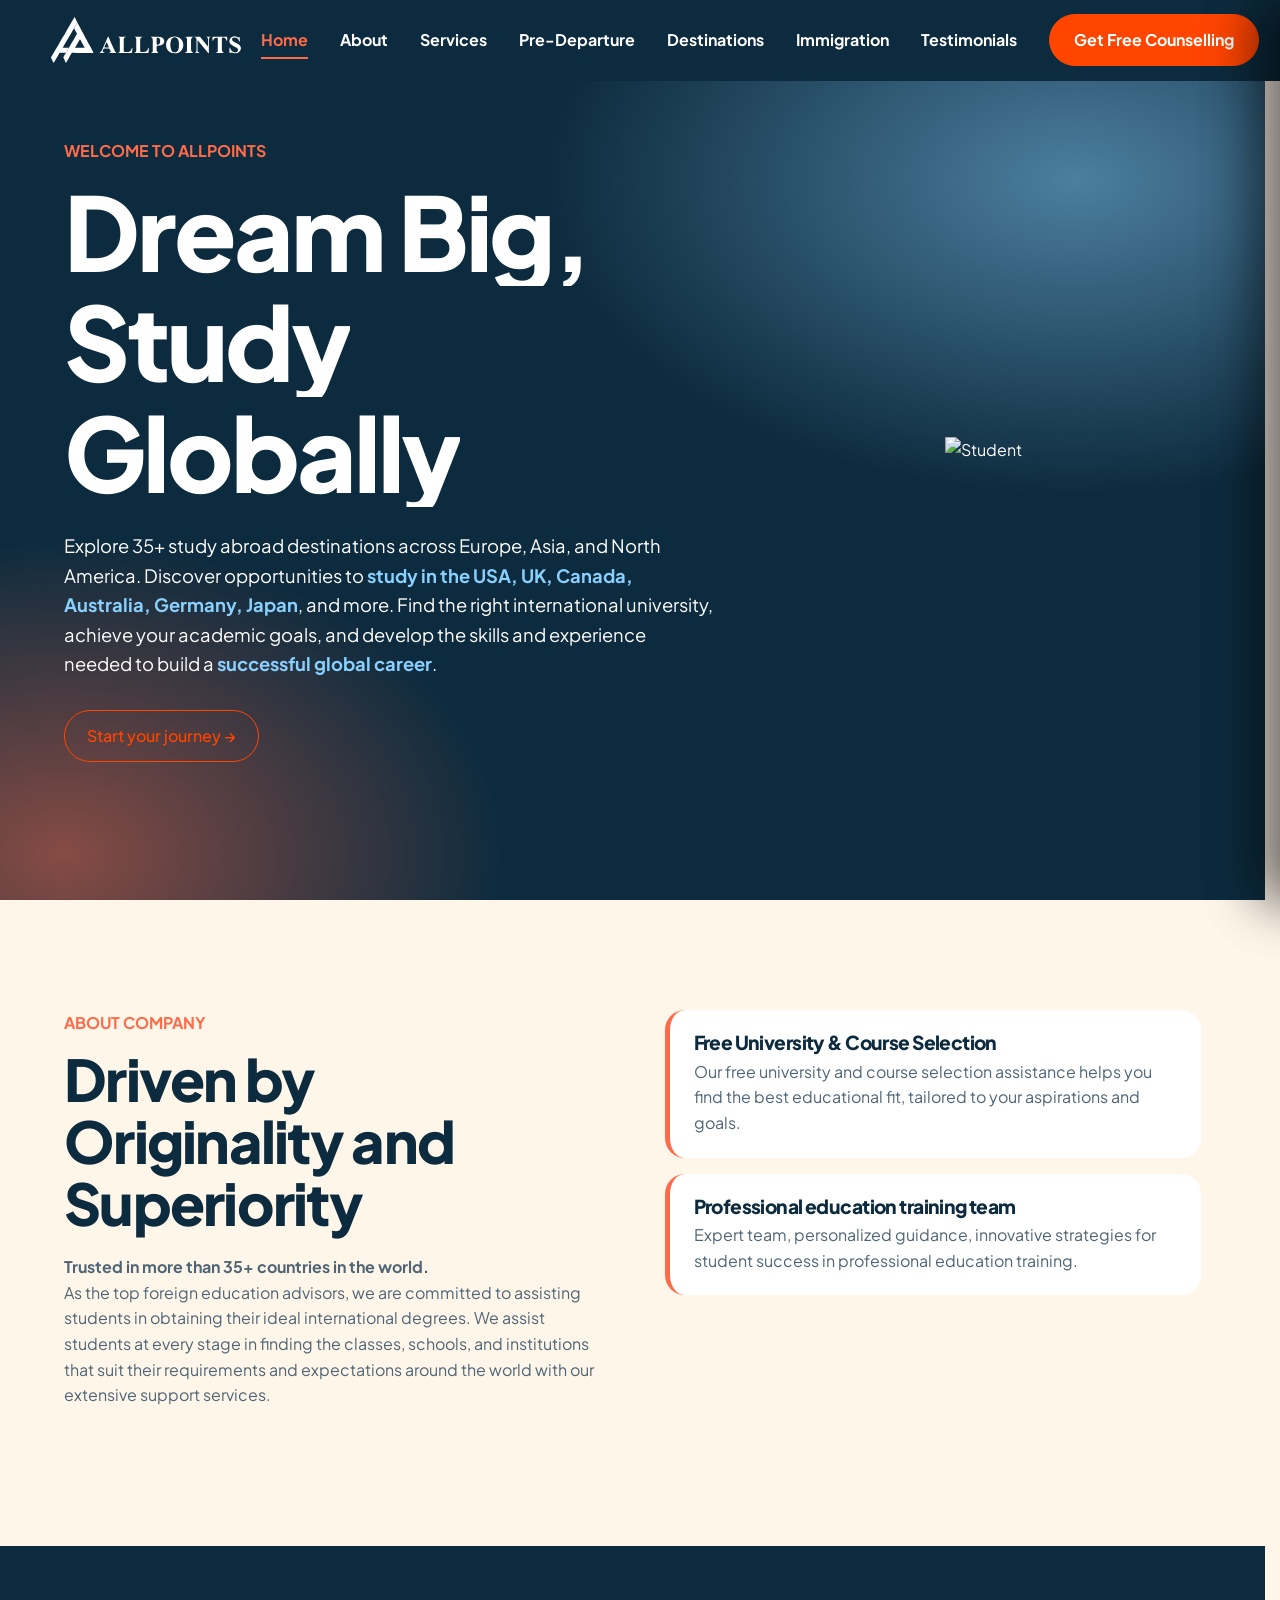
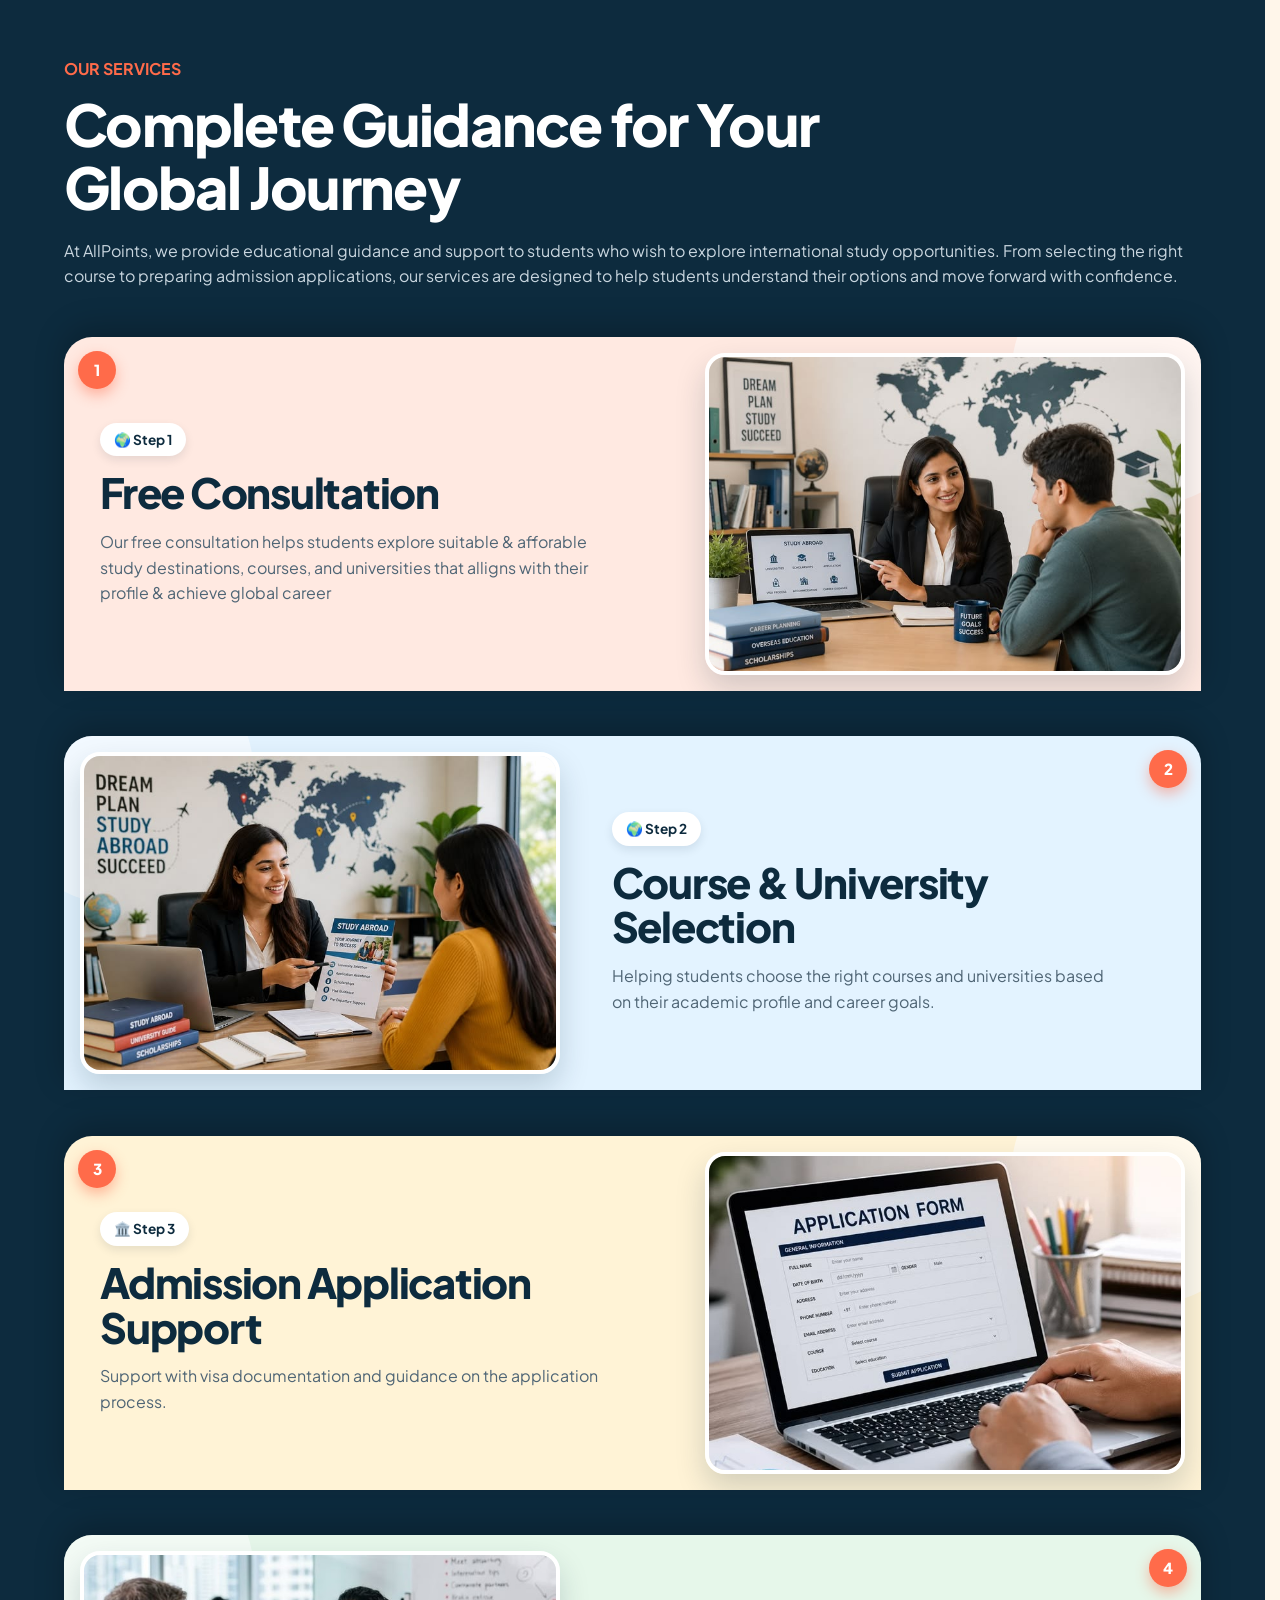
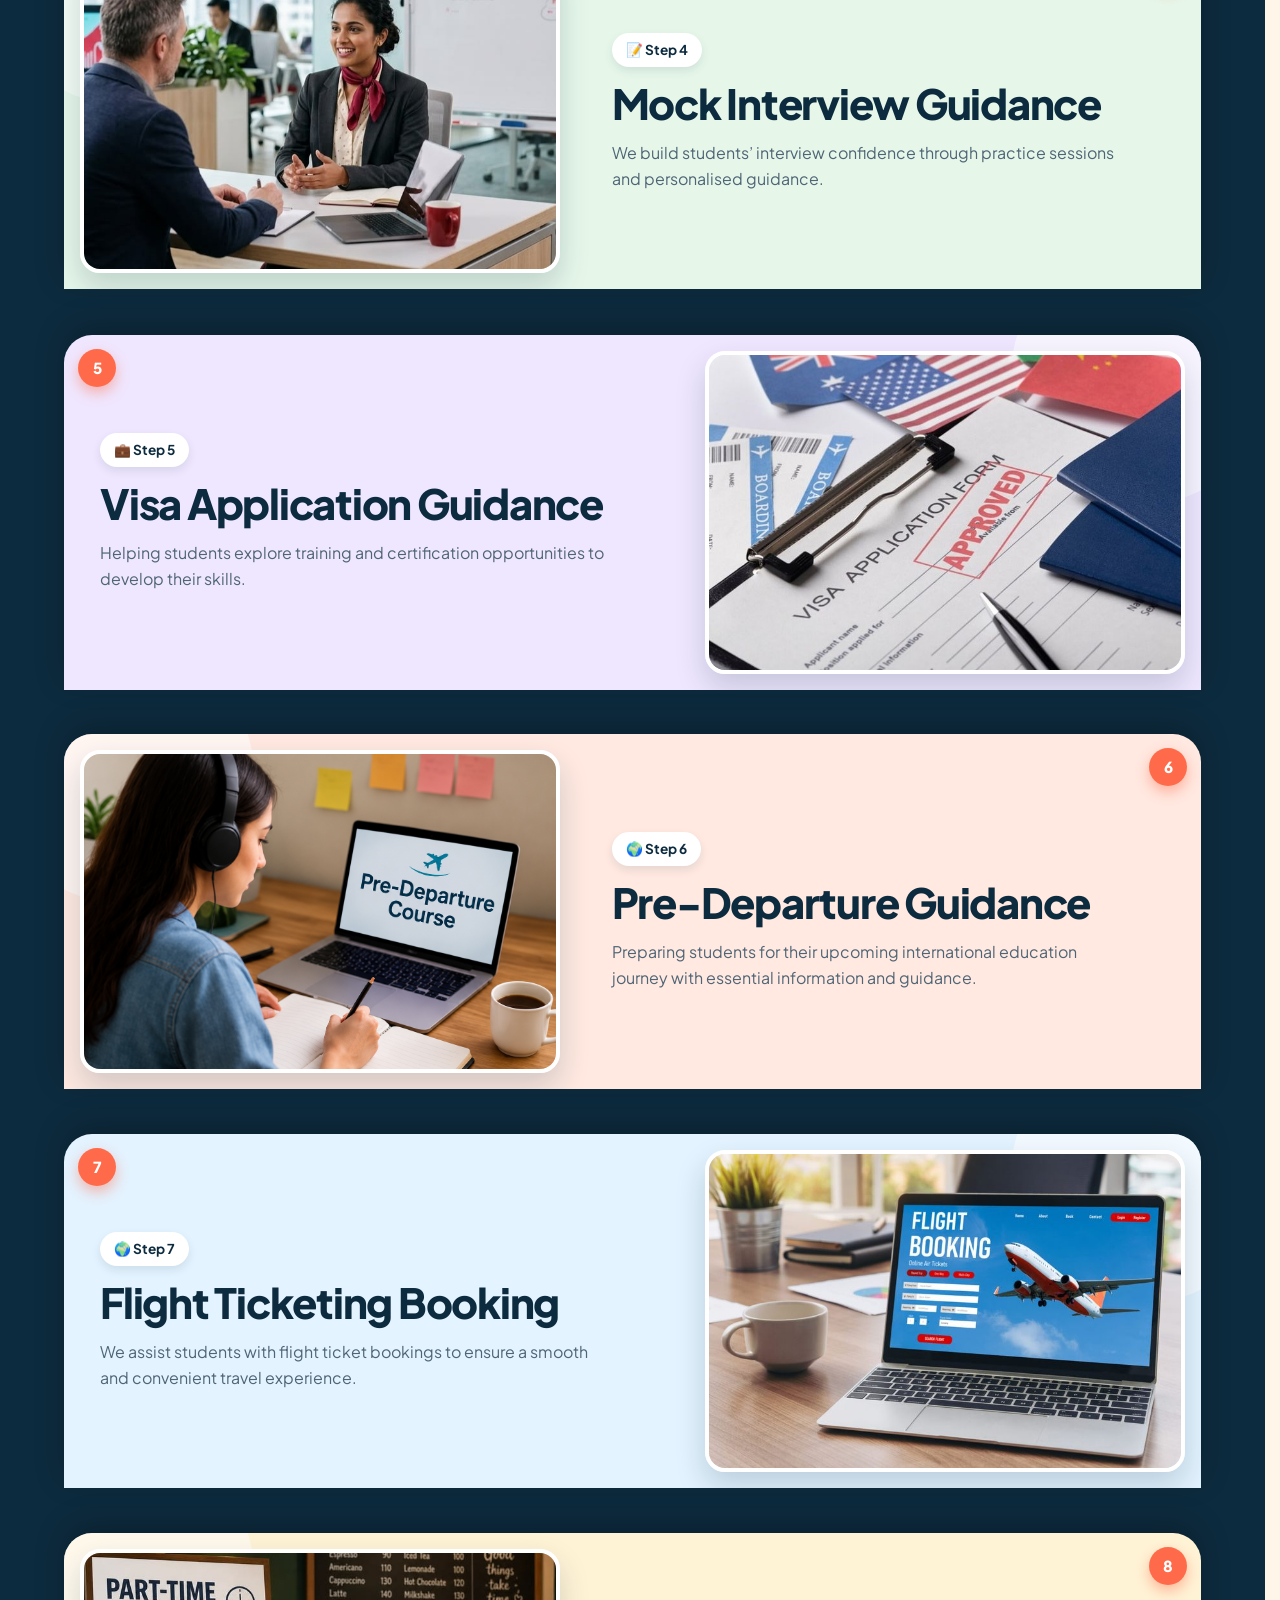
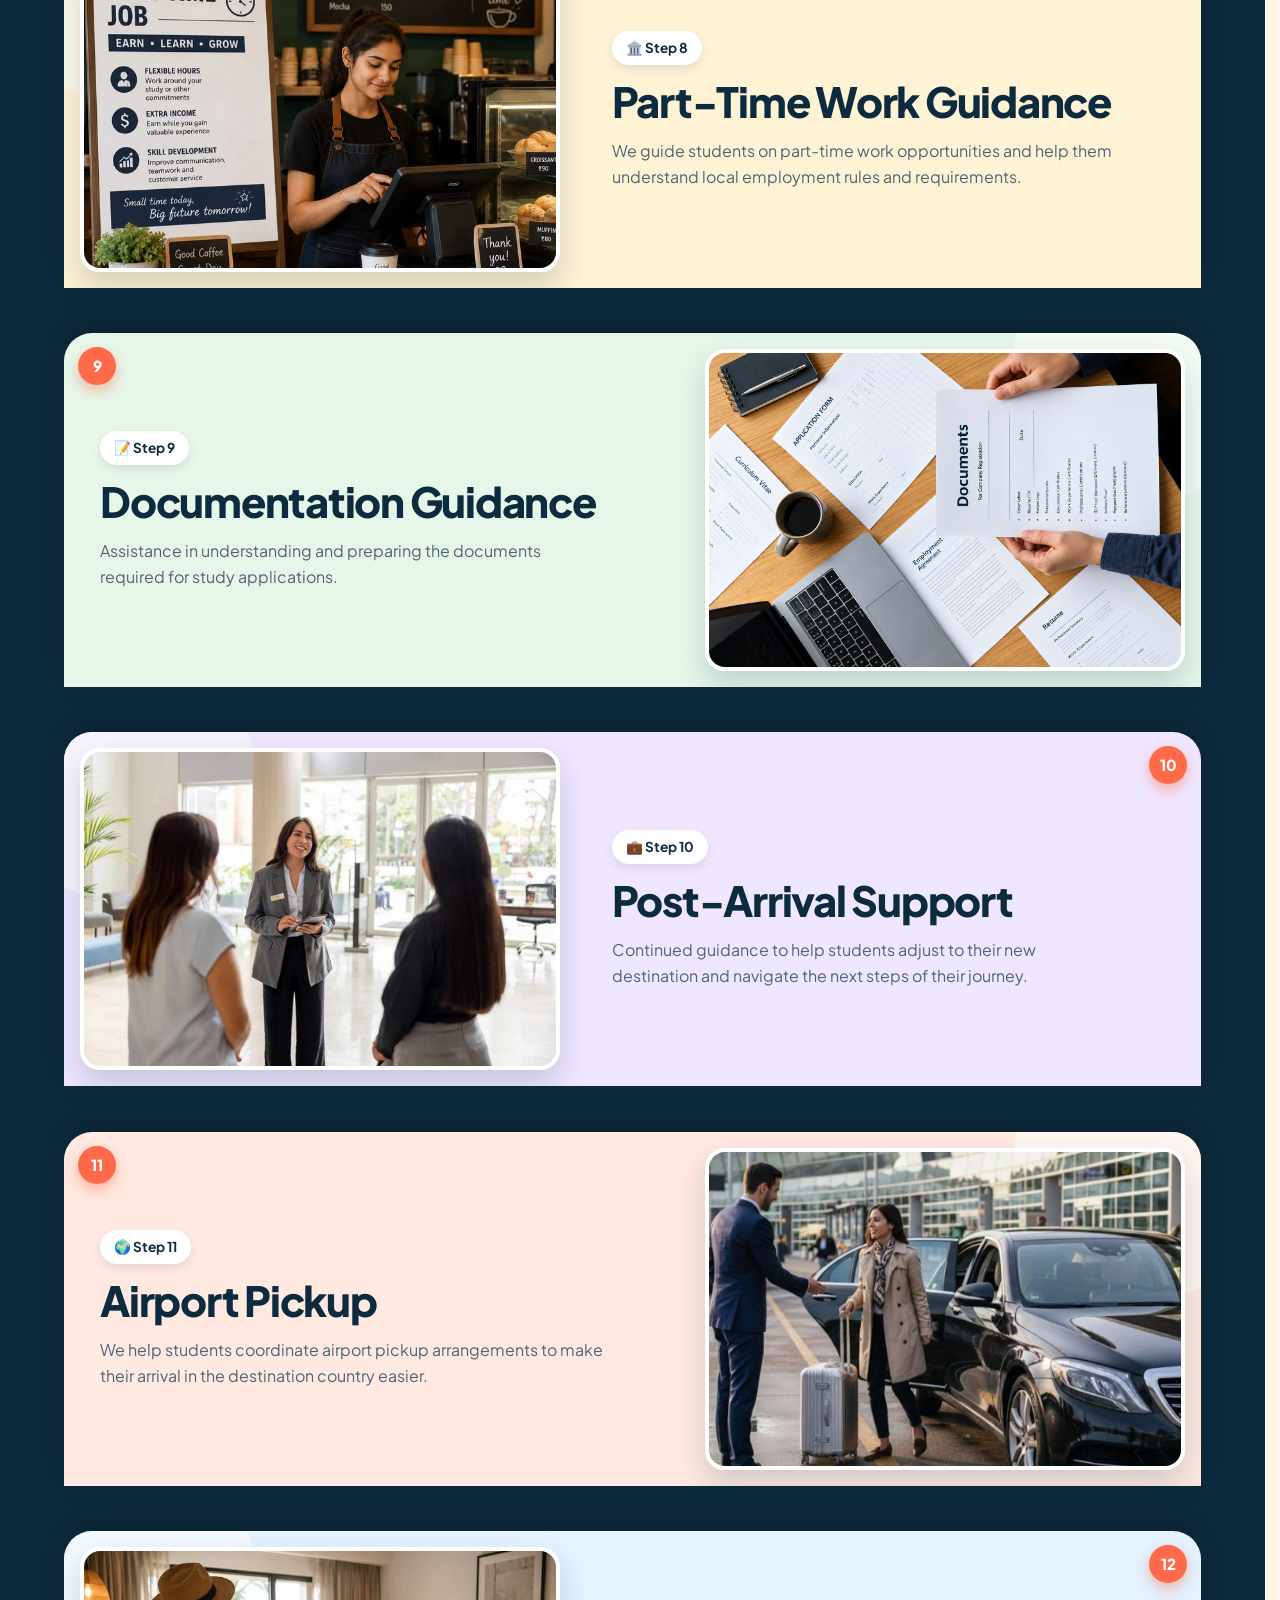
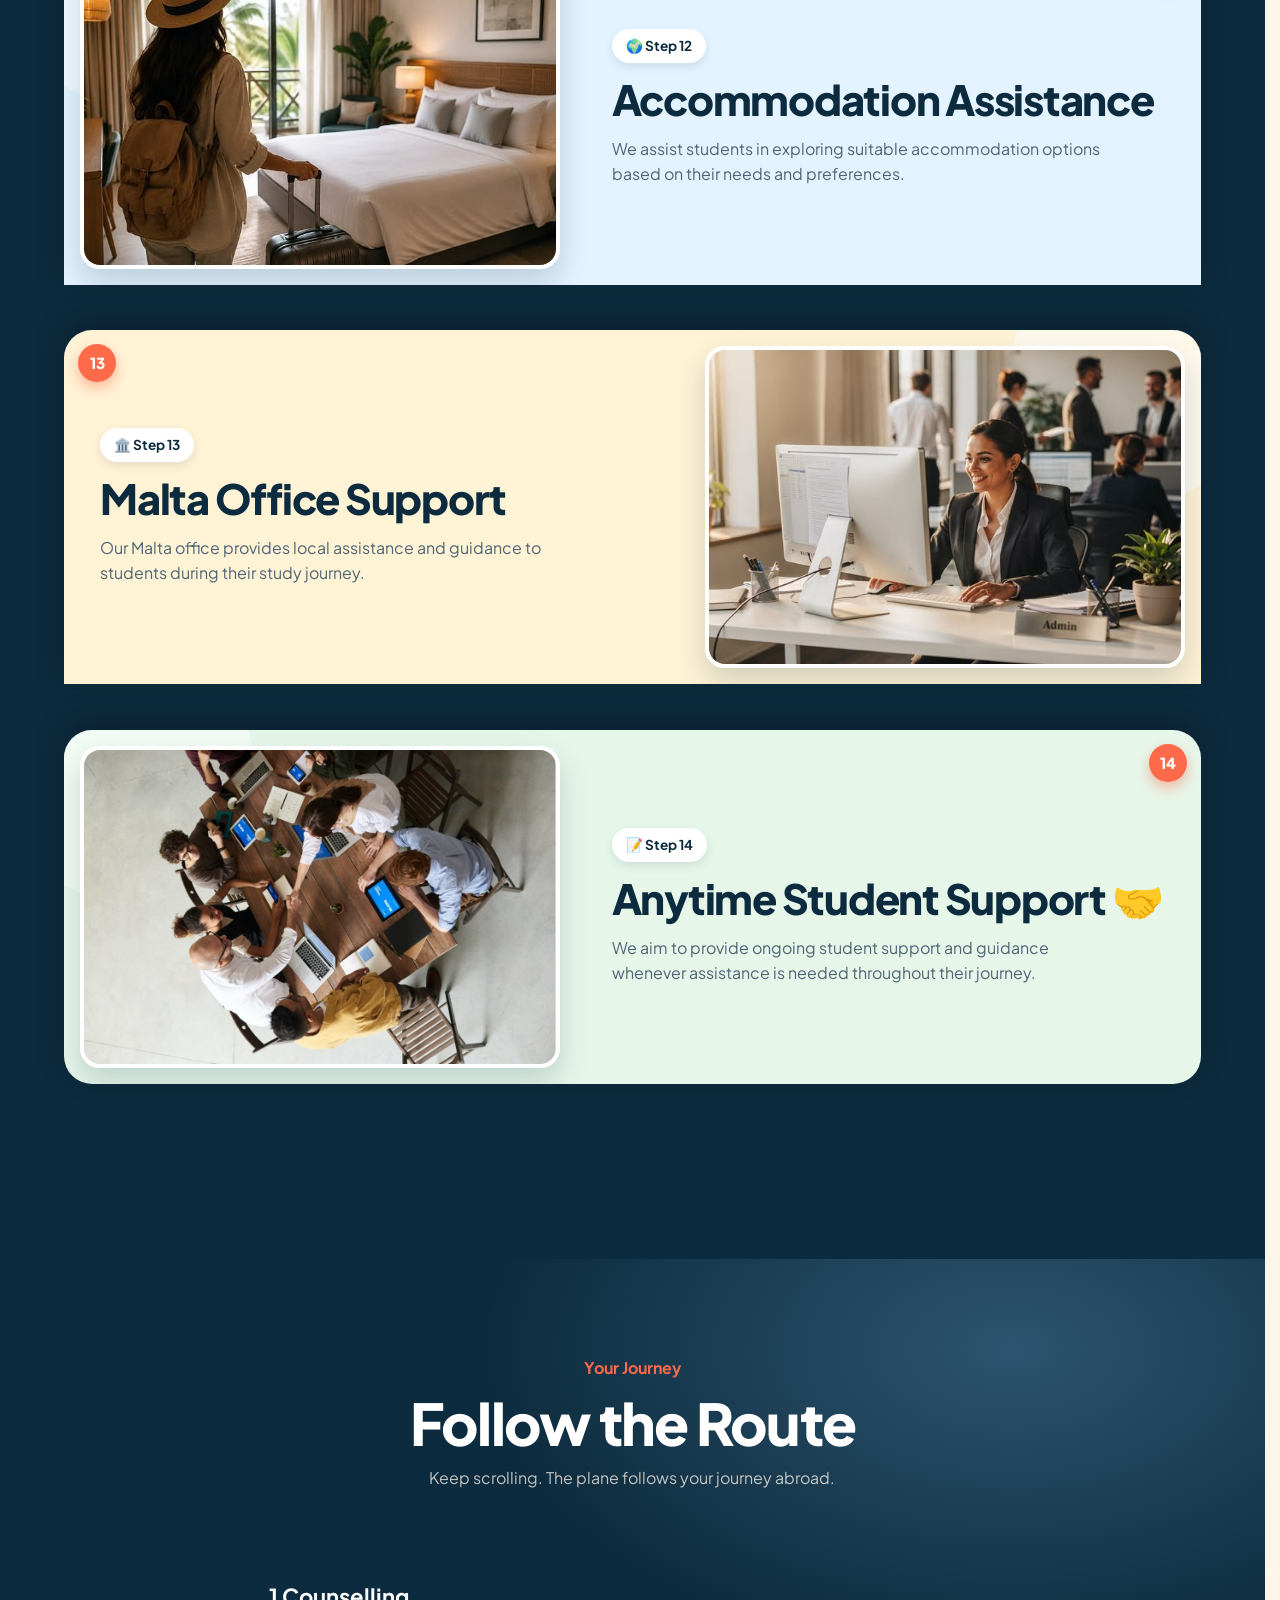
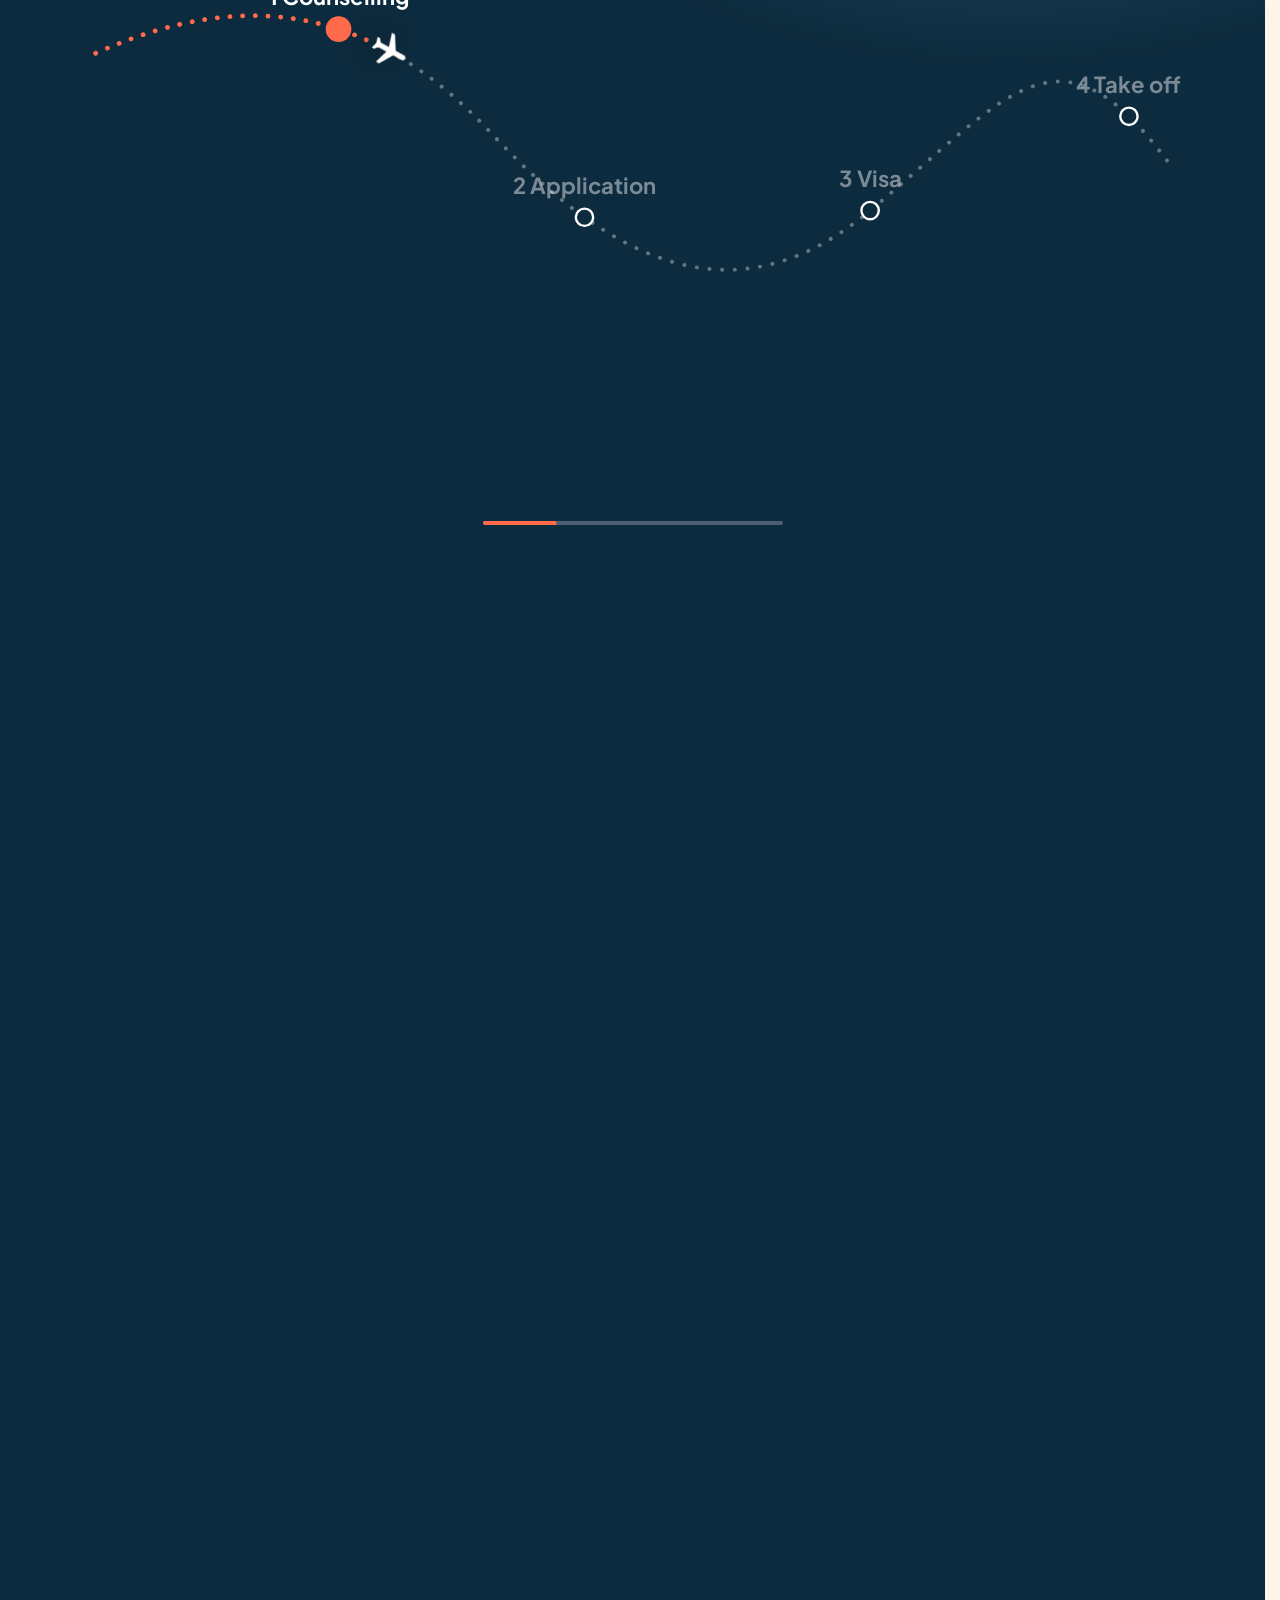
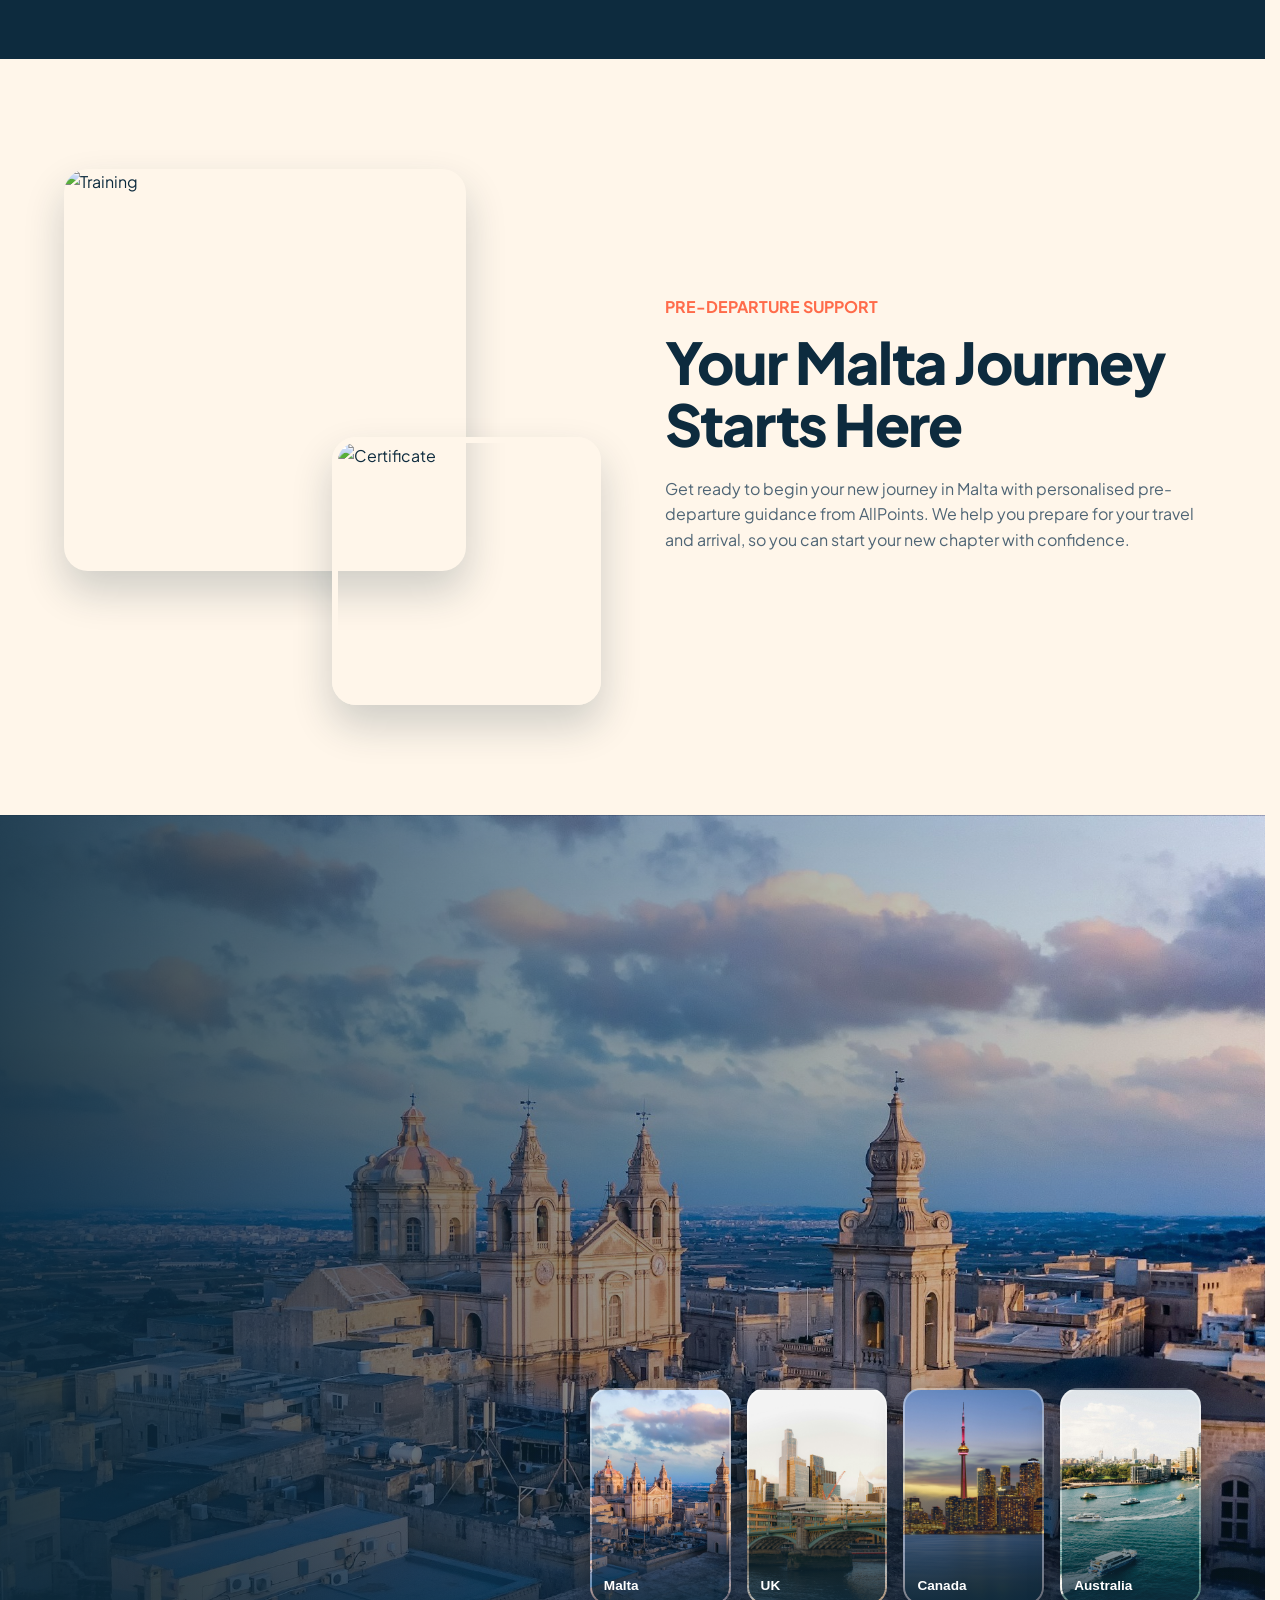
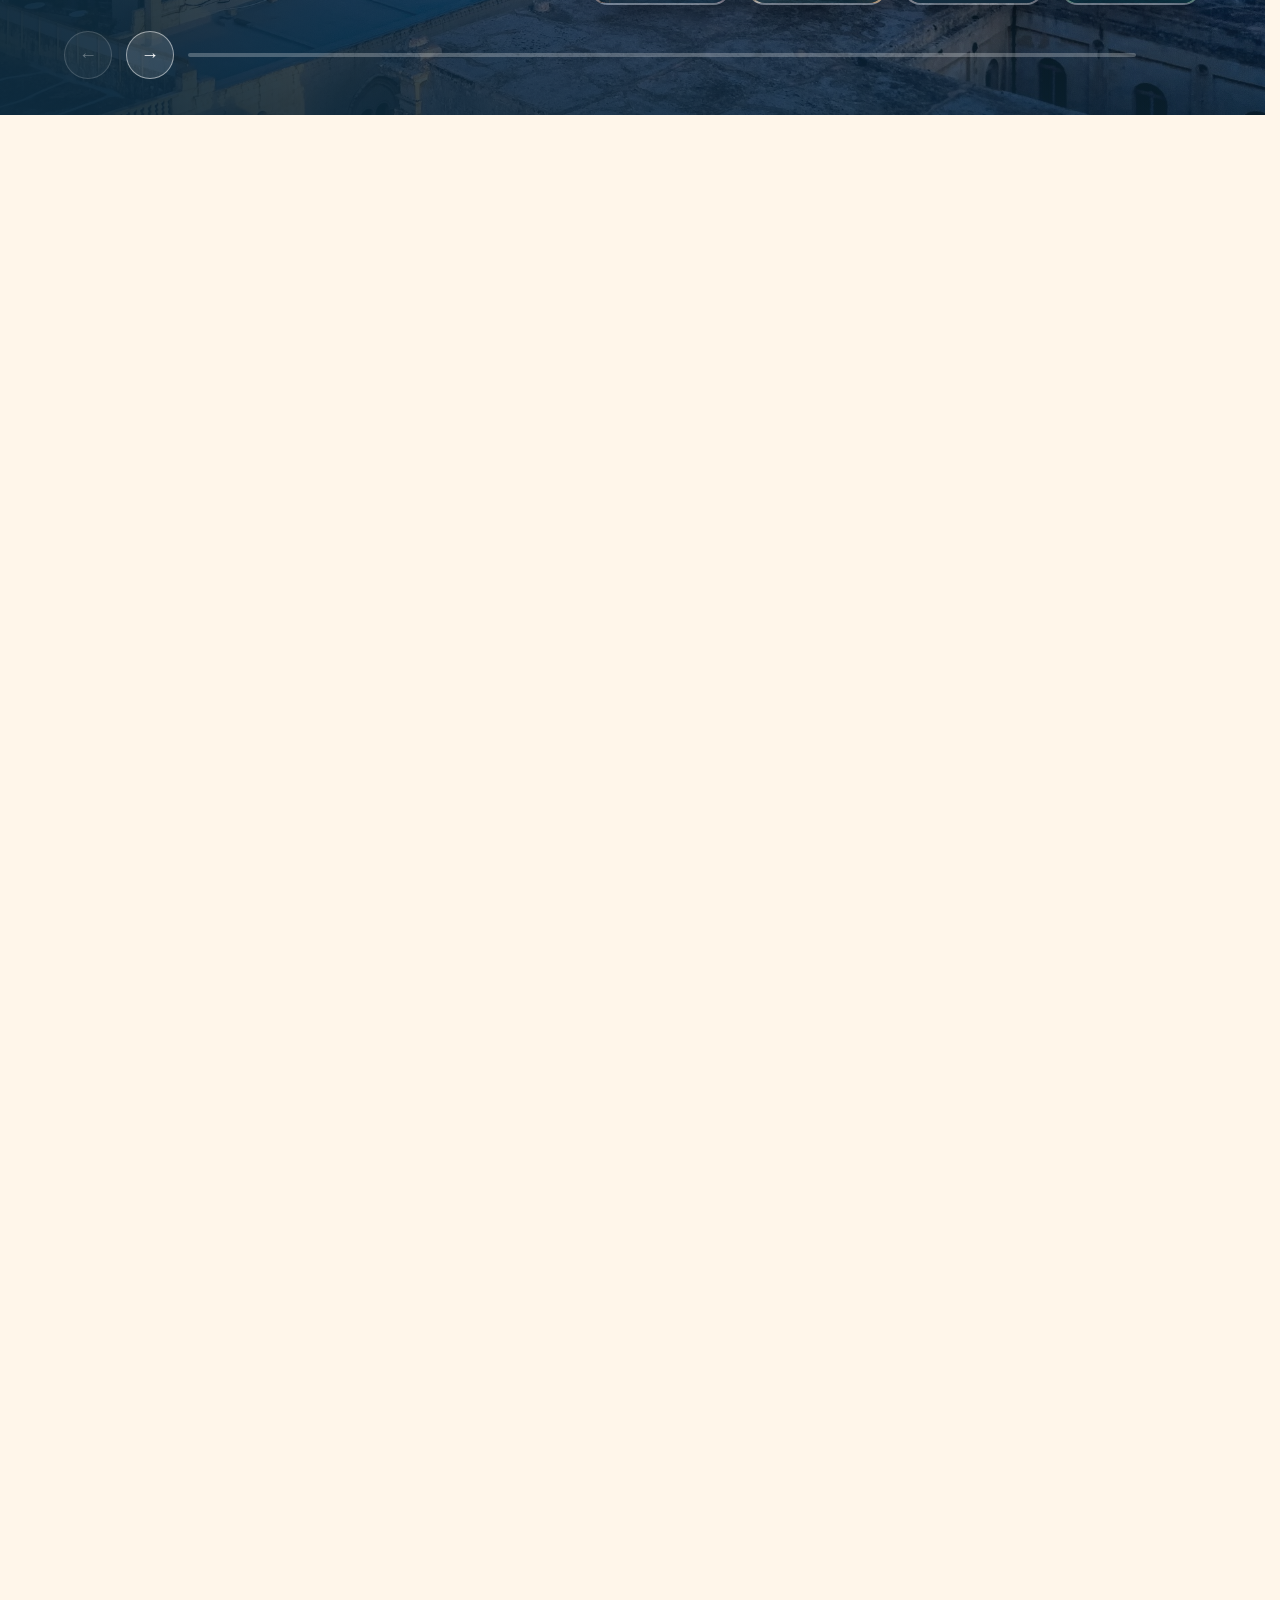
==== index.html @ 705a8744 "index.html" ====
<!DOCTYPE html>
<html lang="en">
<head>
<meta charset="UTF-8">
<meta name="viewport" content="width=device-width, initial-scale=1">
<title>AllPoints | Dream Big, Study Globally</title>
<meta name="description" content="Explore 35+ study abroad destinations across Europe, Asia, and North America. Study in the USA, UK, Canada, Australia, Germany, Japan, and more.">
<link rel="preconnect" href="https://fonts.googleapis.com">
<link rel="preconnect" href="https://fonts.gstatic.com" crossorigin>
<link href="https://fonts.googleapis.com/css2?family=Plus+Jakarta+Sans:wght@400;500;700;800&display=swap" rel="stylesheet">
<!-- <link rel="stylesheet" href="style.css"> -->
<link rel="stylesheet" href="style.css?v=3">
</head>
<body id="top">

<header id="hdr">
  <a class="logo" href="#top">
    <img src="AllPoints-Ltdw.svg" alt="AllPoints">
  </a>

  <button class="menu-toggle" id="menuToggle" type="button"
    aria-label="Open navigation menu" aria-expanded="false" aria-controls="navLinks">
    <span></span><span></span><span></span>
  </button>

  <nav id="navLinks" aria-label="Main navigation">
    <a href="#top">Home</a>
    <a href="#about">About</a>
    <a href="#services">Services</a>
    <a href="#pre-departure">Pre-Departure</a>
    <a href="#destinations">Destinations</a>
    <a href="#immigration">Immigration</a>
    <a href="#testimonials">Testimonials</a>
    <a class="btn solid" href="#cta">Get Free Counselling</a>
  </nav>
</header>

<main>
  <section class="hero">
    <div>
      <span class="kicker">WELCOME TO ALLPOINTS</span>
      <h1><span><i>Dream</i></span> <span><i>Big,</i></span> <span><i>Study</i></span> <span><i>Globally</i></span></h1>
      <p>Explore 35+ study abroad destinations across Europe, Asia, and North America. Discover opportunities to <b>study in the USA, UK, Canada, Australia, Germany, Japan</b>, and more. Find the right international university, achieve your academic goals, and develop the skills and experience needed to build a <b>successful global career</b>.</p>
      <a class="btn" href="#cta">Start your journey →</a>
    </div>
    <img class="hero-img" src="https://allpoints.co.in/wp-content/uploads/2024/08/pixelcut-export-845x1024.png" alt="Student">
  </section>

  <section class="about" id="about">
    <div class="reveal">
      <span class="kicker">ABOUT COMPANY</span>
      <h2>Driven by Originality and Superiority</h2>
      <p class="lead"><b>Trusted in more than 35+ countries in the world.</b><br>As the top foreign education advisors, we are committed to assisting students in obtaining their ideal international degrees. We assist students at every stage in finding the classes, schools, and institutions that suit their requirements and expectations around the world with our extensive support services.</p>
    </div>
    <div class="points reveal">
      <div class="point"><h3>Free University &amp; Course Selection</h3><p>Our free university and course selection assistance helps you find the best educational fit, tailored to your aspirations and goals.</p></div>
      <div class="point"><h3>Professional education training team</h3><p>Expert team, personalized guidance, innovative strategies for student success in professional education training.</p></div>
    </div>
  </section>

  <section class="services" id="services">
    <span class="kicker reveal">OUR SERVICES</span>
    <h2 class="reveal">Complete Guidance for Your Global Journey</h2>
    <p class="lead reveal">At AllPoints, we provide educational guidance and support to students who wish to explore international study opportunities. From selecting the right course to preparing admission applications, our services are designed to help students understand their options and move forward with confidence.</p>

      <div class="wstack">

        <article class="wcard" style="--i:0;--tint:#ffe9e1">
          <div class="wcard-text">
            <span class="tag">🌍 Step 1</span>
            <h3>Free Consultation</h3>
            <p>Our free consultation helps students explore suitable & afforable study destinations, courses, and universities that alligns with their profile & achieve global career</p>
          </div>
          <div class="wimg"><img src="services image/Free Consultation.jpg" alt="Global destinations"></div>
          <span class="num">1</span>
        </article>

        <article class="wcard" style="--i:0;--tint:#e3f3ff">
          <div class="wcard-text">
            <span class="tag">🌍 Step 2</span>
            <h3>Course & University Selection</h3>
            <p>Helping students choose the right courses and universities based on their academic profile and career goals.</p>
          </div>
          <div class="wimg"><img src="services image/Course & University Selection.jpg" alt="Global destinations"></div>
          <span class="num">2</span>
        </article>

        <article class="wcard" style="--i:0;--tint:#fff3d6">
          <div class="wcard-text">
            <span class="tag">🏛️ Step 3</span>
            <h3>Admission Application Support</h3>
            <p>Support with visa documentation and guidance on the application process.</p>
          </div>
          <div class="wimg"><img src="services image/Admission Applications.jpg" alt="University options"></div>
          <span class="num">3</span>
        </article>

        <article class="wcard" style="--i:0;--tint:#e6f7ea">
          <div class="wcard-text">
            <span class="tag">📝 Step 4</span>
            <h3>Mock Interview Guidance</h3>
            <p>We build students’ interview confidence through practice sessions and personalised guidance.</p>
          </div>
          <div class="wimg"><img src="services image/mock.jpg" alt="Application support"></div>
          <span class="num">4</span>
        </article>

        <article class="wcard" style="--i:0;--tint:#efe7ff">
          <div class="wcard-text">
            <span class="tag">💼 Step 5</span>
            <h3>Visa Application Guidance</h3>
            <p>Helping students explore training and certification opportunities to develop their skills.</p>
          </div>
          <div class="wimg"><img src="services image/VISA APPLICATION.jpg" alt="Career-focused education"></div>
          <span class="num">5</span>
        </article>

        <article class="wcard" style="--i:0;--tint:#ffe9e1">
          <div class="wcard-text">
            <span class="tag">🌍 Step 6</span>
            <h3>Pre-Departure Guidance</h3>
            <p>Preparing students for their upcoming international education journey with essential information and guidance.</p>
          </div>
          <div class="wimg"><img src="services image/Pre-Departure.png" alt="Global destinations"></div>
          <span class="num">6</span>
        </article>

        <article class="wcard" style="--i:0;--tint:#e3f3ff">
          <div class="wcard-text">
            <span class="tag">🌍 Step 7</span>
            <h3>Flight Ticketing Booking</h3>
            <p>We assist students with flight ticket bookings to ensure a smooth and convenient travel experience.</p>
          </div>
          <div class="wimg"><img src="services image/flight booking.jpg" alt="Global destinations"></div>
          <span class="num">7</span>
        </article>

        <article class="wcard" style="--i:0;--tint:#fff3d6">
          <div class="wcard-text">
            <span class="tag">🏛️ Step 8</span>
            <h3>Part-Time Work Guidance</h3>
            <p>We guide students on part-time work opportunities and help them understand local employment rules and requirements.</p>
          </div>
          <div class="wimg"><img src="services image/part time job.jpg" alt="University options"></div>
          <span class="num">8</span>
        </article>

        <article class="wcard" style="--i:0;--tint:#e6f7ea">
          <div class="wcard-text">
            <span class="tag">📝 Step 9</span>
            <h3>Documentation Guidance</h3>
            <p>Assistance in understanding and preparing the documents required for study applications.</p>
          </div>
          <div class="wimg"><img src="services image/documention.png" alt="Application support"></div>
          <span class="num">9</span>
        </article>

        <article class="wcard" style="--i:0;--tint:#efe7ff">
          <div class="wcard-text">
            <span class="tag">💼 Step 10</span>
            <h3>Post-Arrival Support</h3>
            <p>Continued guidance to help students adjust to their new destination and navigate the next steps of their journey.</p>
          </div>
          <div class="wimg"><img src="services image/post-arrival.jpg" alt="Career-focused education"></div>
          <span class="num">10</span>
        </article>
        
        <article class="wcard" style="--i:0;--tint:#ffe9e1">
          <div class="wcard-text">
            <span class="tag">🌍 Step 11</span>
            <h3>Airport Pickup</h3>
            <p>We help students coordinate airport pickup arrangements to make their arrival in the destination country easier.</p>
          </div>
          <div class="wimg"><img src="services image/airport pickup.jpg" alt="Global destinations"></div>
          <span class="num">11</span>
        </article>

        <article class="wcard" style="--i:0;--tint:#e3f3ff">
          <div class="wcard-text">
            <span class="tag">🌍 Step 12</span>
            <h3>Accommodation Assistance</h3>
            <p>We assist students in exploring suitable accommodation options based on their needs and preferences.</p>
          </div>
          <div class="wimg"><img src="services image/Accommodation.jpg" alt="Global destinations"></div>
          <span class="num">12</span>
        </article>

        <article class="wcard" style="--i:0;--tint:#fff3d6">
          <div class="wcard-text">
            <span class="tag">🏛️ Step 13</span>
            <h3>Malta Office Support </h3>
            <p> Our Malta office provides local assistance and guidance to students during their study journey.</p>
          </div>
          <div class="wimg"><img src="services image/malta office.jpg" alt="University options"></div>
          <span class="num">13</span>
        </article>

        <article class="wcard" style="--i:0;--tint:#e6f7ea">
          <div class="wcard-text">
            <span class="tag">📝 Step 14</span>
            <h3>Anytime Student Support 🤝</h3>
            <p>We aim to provide ongoing student support and guidance whenever assistance is needed throughout their journey.</p>
          </div>
          <div class="wimg"><img src="services image/any time support.jpg" alt="Application support"></div>
          <span class="num">14</span>
        </article>

      </div>

    <!-- <a class="btn reveal" href="https://allpoints.co.in/services/" style="margin-top:40px">View our A to Z Services</a> -->
  </section>

  <section class="route" id="route">
  <div class="route-stage">

    <div class="route-head">
      <span class="kicker">Your Journey</span>
      <h2>Follow the Route</h2>
      <p>Keep scrolling. The plane follows your journey abroad.</p>
    </div>

    <svg id="routeSvg" viewBox="0 0 1440 600" preserveAspectRatio="xMidYMid meet" aria-hidden="true">
      <mask id="rmask"><path id="rMaskPath" fill="none" stroke="#fff" stroke-width="30" stroke-linecap="round"/></mask>
      <path id="rBase" class="rbase"/>
      <path id="rTrail" class="rtrail" mask="url(#rmask)"/>
      <g id="rStops"></g>
      <g id="rPlane"><path d="M21 16v-2l-8-5V3.5c0-.83-.67-1.5-1.5-1.5S10 2.67 10 3.5V9l-8 5v2l8-2.5V19l-2 1.5V22l3.5-1 3.5 1v-1.5L13 19v-5.5l8 2.5z" fill="#fff"/></g>
    </svg>

    <div class="rbar"><span id="rFill"></span></div>
  </div>
</section>

  <section class="pre-departure" id="pre-departure">
    <div class="stack reveal">
      <img src="https://allpoints.co.in/wp-content/uploads/2026/10/Woman-studying-at-a-laptop-desk-1024x1024.png" alt="Training">
      <img src="https://allpoints.co.in/wp-content/uploads/2026/10/download-12.jpg" alt="Certificate">
    </div>
    <div class="reveal">
      <span class="kicker">PRE-DEPARTURE SUPPORT</span>
      <h2>Your Malta Journey Starts Here</h2>
      <p class="lead">Get ready to begin your new journey in Malta with personalised pre-departure guidance from AllPoints. We help you prepare for your travel and arrival, so you can start your new chapter with confidence.</p>
    </div>
  </section>


    <div class="dsl-pin" id="destinations">
      <section class="dsl" aria-label="Study destinations">
        <div class="dsl-bg" id="dslBg"></div>
        <div class="dsl-content go" id="dslContent">
          <span class="kicker">Our Destinations</span>
          <span class="dsl-region" id="dslRegion"></span>
          <h2 class="dsl-title" id="dslTitle"></h2>
          <p class="dsl-desc" id="dslDesc"></p>
          <a class="btn solid dsl-btn" id="dslBtn" href="#"></a>
        </div>
        <div class="dsl-allview" id="dslAll">
          <h2>Explore More Study Destinations</h2>
          <p>Choose a country to see universities.</p>
          <input id="dslAllQ" type="search" placeholder="Search a country" autocomplete="off">
          <div class="dsl-allgrid" id="dslAllGrid"></div>
        </div>
        <div class="dsl-cards" id="dslCards"></div>
        <div class="dsl-ctrl">
          
          <button class="dsl-arrow" id="dslPrev" type="button" aria-label="Previous destination">←</button>
          <button class="dsl-arrow" id="dslNext" type="button" aria-label="Next destination">→</button>
          <div class="dsl-bar"><span id="dslBar"></span></div>
          <span class="dsl-count" id="dslCount"></span>
        </div>
      </section>
    </div>



  <section class="immig" id="immigration">
    <span class="kicker reveal">Immigration</span>
    <h2 class="reveal">See Our Immigrations</h2>
    <div class="flows">
      <div class="flow reveal"><h3>Visa route</h3>
        <p style="font-weight:400;font-size:.95rem;color:var(--muted); margin-top: 10px;">From visa preparation to departure.</p>
        <ol>
      <li><strong>Visa Eligibility Check</strong><p>Review the destination's visa criteria and your personal circumstances.</p></li>
      <li><strong>Financial & Document Preparation</strong><p>Prepare proof of funds and other required supporting documents.</p></li>
      <li><strong>Visa Application & Submission</strong><p>Complete the relevant application and submit the required documents.</p></li>
      <li><strong>Biometrics & Interview</strong><p>Attend appointments or interviews if required.</p></li>
      <li><strong>VFS Appointment</strong><p>Schedule your VFS appointment for visa processing.</p></li>
      <li><strong>Visa Decision</strong><p>Receive the decision from the relevant immigration authority.</p></li>
      <li><strong>Pre-Departure Preparation</strong><p>Prepare your travel documents, accommodation and arrival plans.</p></li>
      
    </ol>
      </div>
      <div class="flow reveal"><h3>Application route</h3>
        <p style="font-weight:400;font-size:.95rem;color:var(--muted); margin-top: 10px;">Your journey to securing admission abroad.</p>
         <ol>
      <li><strong>Profile Assessment</strong><p>Evaluate your academic background, goals and eligibility.</p></li>
      <li><strong>Course & University Selection</strong><p>Choose the right destination, course and institution.</p></li>
      <li><strong>Document Preparation</strong><p>Organise academic records and required supporting documents.</p></li>
      <li><strong>Application Submission</strong><p>Submit your application to the selected institution.</p></li>
      <li><strong>Offer Letter & Admission</strong><p>Receive and review your admission offer.</p></li>
      <li><strong>Fee Payment & Next Steps</strong><p>Complete applicable admission formalities and prepare for the visa stage.</p></li>
    </ol>
      </div>
    </div>
  </section>
<section class="testi" id="testimonials">
  <span class="kicker reveal">Testimonials</span>
  <h2 class="reveal">What Our Students Says</h2>

<div class="tslider reveal" id="tslider" aria-label="Student testimonials">
    <div class="ttrack">

      <div class="slide"><div class="tcard">
        <div class="tuser">
          <div class="av"><img src="testimonials/nikhil&monika.jpeg" alt="Nikhil &amp; Monica"></div>
          <b>NIKHIL &amp; MONICA</b>
        </div>
        <p>Excellent service and genuine support throughout the process.</p>
      </div></div>

      <div class="slide"><div class="tcard">
        <div class="tuser">
          <div class="av"><img src="testimonials/akshay.jpeg" alt="Akshay Muraleedharan"></div>
          <b>AKSHAY MURALEEDHARAN</b>
        </div>
        <p>A big thank you to Allpoints for making my dream come true.</p>
      </div></div>

      <div class="slide"><div class="tcard">
        <div class="tuser">
          <div class="av"><img src="testimonials/shajil.png" alt="Shajil Muralidharan"></div>
          <b>SHAJIL MURALIDHARAN</b>
        </div>
        <p>Professional support from start to finish. Highly recommended!</p>
      </div></div>
      <div class="slide"><div class="tcard">
        <div class="tuser">
          <div class="av"><img src="testimonials/vipindas.jpeg" alt="vipindas"></div>
          <b>VIPIN DAS</b>
        </div>
        <p>I'm grateful to AllPoints for guiding me every step of the way</p>
      </div></div>
      <div class="slide"><div class="tcard">
        <div class="tuser">
          <div class="av"><img src="testimonials/arunlal.png" alt="Arunlal"></div>
          <b>ARUNLAL</b>
        </div>
        <p>Thanks to AllPoints, I'm now happily settled in Malta!</p>
      </div></div>
      <div class="slide"><div class="tcard">
        <div class="tuser">
          <div class="av"><img src="testimonials/joby.jpeg" alt="Shajil Muralidharan"></div>
          <b>JOBY JOSEPH</b>
        </div>
        <p>Choosing AllPoints was the best decision for my Malta journey.</p>
      </div></div>
      <div class="slide"><div class="tcard">
        <div class="tuser">
          <div class="av"><img src="testimonials/jeethu.png" alt="jeethu"></div>
          <b>JEETHU</b>
        </div>
        <p>Thanks to AllPoints, my dream of building a career abroad came true.</p>
      </div></div>
      <div class="slide"><div class="tcard">
        <div class="tuser">
          <div class="av"><img src="testimonials/mukesh.jpeg" alt="MUKESH"></div>
          <b>MUKESH</b>
        </div>
        <p>Thank you, AllPoints, for making my overseas journey so easy.</p>
      </div></div>
      <div class="slide"><div class="tcard">
        <div class="tuser">
          <div class="av"><img src="testimonials/sreejith.jpeg" alt="SREEJITH"></div>
          <b>SREEJITH</b>
        </div>
        <p>Reliable, supportive, and always there when I needed help.</p>
      </div></div>

    </div>
    
        <div class="twrap">

          <div class="tslider reveal" id="tslider" aria-label="Student testimonials">
            <div class="ttrack">
              <!-- ningalude slide cards ivide angane thanne -->
            </div>
          </div>

          <button class="tbtn tprev" id="tPrev" type="button" aria-label="Previous testimonial">←</button>
          <button class="tbtn tnext" id="tNext" type="button" aria-label="Next testimonial">→</button>

        </div>

    
</section>

  <!-- <section class="news">
    <span class="kicker reveal">Our News</span>
    <h2 class="reveal">News &amp; Article</h2>
    <p class="lead reveal">Lorem ipsum dolor sit amet, consectetur adipiscing elit, sed do eiusmod enim tempor incididunt ut labore et dolore magna aliqua.</p>
  </section> -->

<section class="cta" id="cta">
  <div class="reveal">
    <h2>Ready to Start Your Global Education Journey?</h2>
    <p>Signifies your first step toward international academic excellence. Explore top universities worldwide, experience diverse cultures, and gain a global perspective to enhance your career and personal growth.</p>
    <ul class="cinfo">
      <li><a href="tel:+918921058582">+91 89210 58582</a></li>
      <li><a href="tel:+918921458582">+91 89214 58582</a></li>
      <li><a href="tel:+918075669234">+91 80756 69234</a></li>
      <li><a href="tel:+918075669234">+356 9998 1341</a></li>

      <li><a href="mailto:study@allpoints.mt">study@allpoints.mt</a></li>
    </ul>
  </div>

  <form class="cform reveal" id="contactForm" action="https://script.google.com/macros/s/AKfycbxlF7jNnAoJqExpVsiWYfaQCmN__LSs0lAwCu4p4I2lwsmXgk-RWabSjolDLJ_ecZaQ/exec" method="POST">
    <h3>Send us a message</h3>

    <div class="row2">
      <label>Full name
        <input type="text" name="name" autocomplete="name" required>
      </label>
      <label>Phone number
        <input name="phone" type="tel" inputmode="numeric" maxlength="10" pattern="[0-9]{10}"
         placeholder="10 digit number" autocomplete="tel" required>
      </label>
    </div>

    <label>Email
      <input type="email" name="email" autocomplete="email" required>
    </label>

    <label>Choose your interest course
      <select name="course" required>
        <option value="">Select a course</option>
        <option>Degree</option>
        <option>Diploma</option>
        <option>Pg Diploma</option>
        <option>Masters</option>
        <!-- <option>Nursing &amp; Healthcare</option>
        <option>Business &amp; Management</option>
        <option>IT &amp; Computer Science</option>
        <option>Hospitality &amp; Tourism</option>
        <option>Language Training (IELTS / German)</option> -->
        <option>Other</option>
      </select>
    </label>

    <label>Preferred country
      <select name="country">
        <option value="">Select a country</option>
        <option>USA</option><option>United Kingdom</option><option>Canada</option>
        <option>Australia</option><option>Germany</option><option>Japan</option>
        <option>Uzbekistan</option><option>Malta</option><option>Other</option>
      </select>
    </label>

    <label>Message
      <textarea name="message" placeholder="Tell us about the course or country you are interested in" required></textarea>
    </label>

    <!-- Spam trap: leave empty, hidden from people -->
    <input class="hp" type="text" name="website" tabindex="-1" autocomplete="off" aria-hidden="true">

    <button class="btn" type="submit">Send message →</button>
    <p class="form-status" id="formStatus" role="status" aria-live="polite"></p>
  </form>
</section>


</main>

<footer>
  <div class="cols">
    <div>
      <a class="logo" href="#top"><img src="AllPoints-Ltdw.svg" alt="AllPoints"></a>
      <p style="max-width:38ch">We assist students every step of the way to obtain their ideal foreign degree and are the top overseas education consultants in the business today.</p>
    </div>
    <div><h4>Quick Links</h4><ul>
      <li><a href="#top">Home</a></li><li><a href="about.html">#about</a></li>
      <li><a href="#Services">Services</a></li>
      <li><a href="#pre-departure">Pre-Departure</a></li><li><a href="#destinations">Destination</a></li><li><a href="#immigration">Immigration</a></li><li><a href="#testimonials">Testimonials</a></li><li><a href="#cta">Free Counselling</a></li></ul></div>
    <div><h4>Office Information</h4><ul>
      <li>AllPoints West Fort Road, Opposite Rappadi, Palakkad - 678001</li><li>+91 89210 58582</li><li>+91 89214 58582</li><li>+91 80756 69234</li>
      <li>study@allpoints.mt</li></ul></div>
    <div><h4>Malta Office</h4><ul>
      <li>25/25, Vincenti Buildings, Strait St. Valletta, Malta</li><li>+356 9998 1341</li><li>+91 89219 98119</li><li>info@allpoints.mt</li></ul></div>
  </div>
  <div class="bottom">
    <span>Copyright © 2024 AllPoints, All rights reserved</span>
    <div class="social">
      <a href="https://www.facebook.com/share/1E1UcPH69e/?mibextid=wwXIfr" target="_blank">Facebook</a>
      <a href="https://www.instagram.com/_allpoints_?xtok=MXU0MmkyM25veW9rYg==" target="_blank">Instagram</a>
      <!-- <a href="https://www.linkedin.com/in/allpoints-overseas-2258a0321" target="_blank">LinkedIn</a> -->
      <a href="https://wa.me/918921058582" target="_blank">WhatsApp</a>
    </div>
  </div>
</footer>

<div class="upanel-ov" id="upOv"></div>

<aside class="upanel" id="upPanel" role="dialog" aria-modal="true" aria-labelledby="upTitle" aria-hidden="true">
  <div class="up-head">
    <button class="up-ib" id="upBack" type="button" aria-label="Back">←</button>
    <div class="up-t"><h3 id="upTitle"></h3><small id="upSub"></small></div>
    <button class="up-ib" id="upClose" type="button" aria-label="Close">✕</button>
  </div>

  <div class="up-views">

    <!-- Step 1: select universities -->
    <div class="up-view" id="upV1">
      <div class="up-scroll" id="upList"></div>
      <div class="up-foot">
        <button class="btn solid" id="upGo" type="button">Get free counselling</button>
        <small id="upHint"></small>
      </div>
    </div>

    <!-- Step 2: counselling form -->
    <div class="up-view right" id="upV2">
      <form class="up-form" id="upForm">
        <div class="up-scroll">
          <div>
            <b class="up-lbl">Your selected universities</b>
            <div class="up-sel" id="upSel"></div>
          </div>
          <label>Full name<input name="name" type="text" autocomplete="name" required></label>
          <label>Phone number<input name="phone" type="tel" autocomplete="tel" required></label>
          <label>Email<input name="email" type="email" autocomplete="email" required></label>
          <label>Choose your interest course
            <select name="course" required>
              <option value="">Select a course</option>
              <option>Degree</option><option>Diploma</option><option>Pg Diploma</option><option>Masters</option><option>Other</option>
            </select>
          </label>
          <input class="hp" type="text" name="website" tabindex="-1" autocomplete="off" aria-hidden="true">
        </div>
        <div class="up-foot">
          <button class="btn solid" id="upSend" type="submit">Send enquiry →</button>
          <small id="upCountry"></small>
          <p class="up-status" id="upStatus" role="status" aria-live="polite"></p>
        </div>
      </form>
    </div>

    <!-- Step 3: thank you -->
    <div class="up-view right" id="upV3">
      <div class="up-done">
        <div class="up-ok">✓</div>
        <h3>Thank you!</h3>
        <p>We will contact you soon.</p>
        <button class="btn solid" id="upFin" type="button">Close</button>
      </div>
    </div>

  </div>
</aside>

<aside class="upanel" id="allPanel" role="dialog" aria-modal="true" aria-labelledby="allTitle" aria-hidden="true">
  <div class="up-head">
    <div><h3 id="allTitle">All destinations</h3><small>Choose a country to see universities</small></div>
    <button class="up-close" id="allClose" type="button" aria-label="Close">✕</button>
  </div>
  <div class="all-search"><input id="allSearch" type="search" placeholder="Search a country" autocomplete="off"></div>
  <div class="up-list all-grid" id="allGrid"></div>
</aside>

<script>
/* ---------- Scroll reveal ---------- */
const io = new IntersectionObserver(entries => entries.forEach(e => {
  if (e.isIntersecting) { e.target.classList.add('in'); io.unobserve(e.target); }
}), { threshold: .15 });
document.querySelectorAll('.reveal').forEach(el => io.observe(el));

/* ---------- Mobile menu ---------- */
const menuToggle = document.getElementById('menuToggle');
const navLinks = document.getElementById('navLinks');

function closeMenu() {
  navLinks.classList.remove('active');
  menuToggle.classList.remove('active');
  menuToggle.setAttribute('aria-expanded', 'false');
  menuToggle.setAttribute('aria-label', 'Open navigation menu');
}

if (menuToggle && navLinks) {
  menuToggle.addEventListener('click', () => {
    const isOpen = navLinks.classList.toggle('active');
    menuToggle.classList.toggle('active', isOpen);
    menuToggle.setAttribute('aria-expanded', String(isOpen));
    menuToggle.setAttribute('aria-label', isOpen ? 'Close navigation menu' : 'Open navigation menu');
  });
  navLinks.querySelectorAll('a').forEach(link => link.addEventListener('click', closeMenu));
  document.addEventListener('keydown', e => { if (e.key === 'Escape') closeMenu(); });
}

/* ---------- Route animation ---------- */
(function () {
  const sec = document.getElementById('route');
  if (!sec) return;

  const svg = document.getElementById('routeSvg');
  const base = document.getElementById('rBase');
  const trail = document.getElementById('rTrail');
  const maskP = document.getElementById('rMaskPath');
  const stopsG = document.getElementById('rStops');
  const plane = document.getElementById('rPlane');
  const fill = document.getElementById('rFill');
  const NS = 'http://www.w3.org/2000/svg';

  const STOPS = [
    { at: .2,  label: '1 Counselling' },
    { at: .45, label: '2 Application' },
    { at: .7,  label: '3 Visa' },
    { at: .95, label: '4 Take off' }
  ];

  const MODES = {
    desktop: { box: '0 0 1440 600', font: 28, plane: 2.2, y: -30,
      d: 'M 40 110 C 240 20, 400 60, 540 210 S 840 460, 1020 310 S 1260 60, 1400 250' },
    mobile:  { box: '0 0 400 800', font: 18, plane: 1.6, y: -22,
      d: 'M 70 30 C 360 90, 360 230, 200 290 C 40 350, 40 480, 200 540 C 360 600, 340 700, 250 770' }
  };
  const mq = matchMedia('(min-width:769px)');

  let L = 0, mode, stopEls = [], target = 0, cur = 0;

  function build() {
    mode = mq.matches ? MODES.desktop : MODES.mobile;
    svg.setAttribute('viewBox', mode.box);
    [base, trail, maskP].forEach(p => p.setAttribute('d', mode.d));
    L = base.getTotalLength();
    maskP.style.strokeDasharray = L;

    stopsG.innerHTML = '';
    stopEls = STOPS.map(s => {
      const pt = base.getPointAtLength(L * s.at);
      const g = document.createElementNS(NS, 'g');
      g.setAttribute('class', 'rstop');
      const c = document.createElementNS(NS, 'circle');
      c.setAttribute('cx', pt.x); c.setAttribute('cy', pt.y); c.setAttribute('r', 11);
      const t = document.createElementNS(NS, 'text');
      t.setAttribute('x', Math.max(70, Math.min(pt.x, parseFloat(mode.box.split(' ')[2]) - 70)));
      t.setAttribute('y', pt.y + mode.y);
      t.style.fontSize = mode.font + 'px';
      t.textContent = s.label;
      g.append(c, t);
      stopsG.appendChild(g);
      return { g, at: s.at };
    });
    draw(cur);
  }

  function draw(p) {
    const len = L * p;
    const a = base.getPointAtLength(len);
    const b = base.getPointAtLength(Math.min(len + 2, L));
    const ang = Math.atan2(b.y - a.y, b.x - a.x) * 180 / Math.PI;

  // icon nose points UP, so add 90°
plane.setAttribute('transform',
  `translate(${a.x} ${a.y}) rotate(${ang + 90}) scale(${mode.plane}) translate(-12 -12)`);

    maskP.style.strokeDashoffset = L * (1 - p);
    fill.style.transform = `scaleX(${p})`;
    stopEls.forEach(s => s.g.classList.toggle('on', p >= s.at - .005));
  }

  function readScroll() {
    const r = sec.getBoundingClientRect();
    const total = sec.offsetHeight - innerHeight;
    target = Math.max(0, Math.min(1, -r.top / total));
  }

  function loop() {
    cur += (target - cur) * 0.12;            // smooth movement
    if (Math.abs(target - cur) < 0.0005) cur = target;
    draw(cur);
    requestAnimationFrame(loop);
  }

  mq.addEventListener('change', build);
  addEventListener('scroll', readScroll, { passive: true });
  addEventListener('resize', readScroll);
  build();
  readScroll();
  cur = target;
  loop();
})();


/* ---------- Aeroplane cursor ---------- */
/* ---------- Aeroplane cursor ---------- */
(function () {
  if (!matchMedia('(hover:hover) and (pointer:fine)').matches) return;   // mouse mathram

  const el = document.createElement('div');
  el.className = 'plane-cursor';
  el.innerHTML =
  '<svg viewBox="0 0 24 24" aria-hidden="true">' +
  '<path d="M21 16v-2l-8-5V3.5c0-.83-.67-1.5-1.5-1.5S10 2.67 10 3.5V9l-8 5v2l8-2.5V19l-2 1.5V22l3.5-1 3.5 1v-1.5L13 19v-5.5l8 2.5z" fill="#ff6b4a" stroke="#fff" stroke-width="1" stroke-linejoin="round"/>' +
  '</svg>';
  document.body.appendChild(el);
  document.documentElement.classList.add('has-plane');

  addEventListener('pointermove', e => {
    el.style.transform = `translate3d(${e.clientX}px,${e.clientY}px,0)`;
    el.style.opacity = 1;
  }, { passive: true });

  document.addEventListener('mouseleave', () => el.style.opacity = 0);

  document.addEventListener('pointerover', e => {
    const t = e.target;
    el.classList.toggle('link', !!t.closest('a,button,.btn,.pill,.tbtn,label,[role="button"]'));
    el.classList.toggle('hide', !!t.closest('input,textarea,select'));
  });
})();





/* ---------- Contact form ---------- */
const form = document.getElementById('contactForm');
const statusEl = document.getElementById('formStatus');

if (form) {
  form.addEventListener('submit', async e => {
    e.preventDefault();
    if (form.website.value) return;                      // spam trap filled → ignore

    const btn = form.querySelector('button[type="submit"]');
    btn.disabled = true;
    btn.textContent = 'Sending…';
    statusEl.className = 'form-status';
    statusEl.textContent = '';

    try {
      await fetch(form.action, {
        method: 'POST',
        body: new URLSearchParams(new FormData(form)),
        mode: 'no-cors'
      });
      form.reset();
      statusEl.textContent = 'Thank you! We will contact you soon.';
      statusEl.classList.add('ok');
    } catch (err) {
      statusEl.textContent = 'Something went wrong. Please call or WhatsApp us instead.';
      statusEl.classList.add('err');
    } finally {
      btn.disabled = false;
      btn.textContent = 'Send message →';
    }
  });
}

/* ---------- Phone: exactly 10 digits ---------- */
document.querySelectorAll('input[name="phone"]').forEach(inp => {
  const check = () => inp.setCustomValidity(
    /^\d{10}$/.test(inp.value) ? '' : 'Please enter a 10 digit phone number');

  inp.addEventListener('input', () => {
    let v = inp.value.replace(/\D/g, '');                 // digits mathram
    if (v.length > 10 && v.startsWith('91')) v = v.slice(2);   // +91 paste cheythaal kalayum
    inp.value = v.slice(0, 10);
    check();
  });
  check();
});

/* ---------- Testimonial arrows: put them in the right place ---------- */
(function () {
  const slider = document.getElementById('tslider');
  if (!slider) return;

  // remove any old arrow buttons
  document.querySelectorAll('#tPrev, #tNext, .tarrows').forEach(el => el.remove());

  // wrap the slider (once)
  let wrap = slider.parentElement;
  if (!wrap.classList.contains('twrap')) {
    wrap = document.createElement('div');
    wrap.className = 'twrap';
    slider.parentNode.insertBefore(wrap, slider);
    wrap.appendChild(slider);
  }

  // add fresh buttons outside the slider
   // choose one: 'long' | 'chevron' | 'double' | 'triangle'
  const STYLE = 'double';

  const ICONS = {
    long:     { prev: '<path d="M19 12H5M11 6l-6 6 6 6"/>',          next: '<path d="M5 12h14M13 6l6 6-6 6"/>' },
    chevron:  { prev: '<path d="M15 5l-7 7 7 7"/>',                  next: '<path d="M9 5l7 7-7 7"/>' },
    double:   { prev: '<path d="M11 6l-6 6 6 6M19 6l-6 6 6 6"/>',    next: '<path d="M13 6l6 6-6 6M5 6l6 6-6 6"/>' },
    triangle: { prev: '<path d="M15 6v12L7 12z" fill="currentColor"/>', next: '<path d="M9 6v12l8-6z" fill="currentColor"/>' }
  };

  const svg = p => '<svg viewBox="0 0 24 24" width="22" height="22" fill="none" stroke="currentColor" ' +
    'stroke-width="2.5" stroke-linecap="round" stroke-linejoin="round" aria-hidden="true">' + p + '</svg>';

  wrap.insertAdjacentHTML('beforeend',
    '<button class="tbtn tprev" id="tPrev" type="button" aria-label="Previous testimonial">' + svg(ICONS[STYLE].prev) + '</button>' +
    '<button class="tbtn tnext" id="tNext" type="button" aria-label="Next testimonial">' + svg(ICONS[STYLE].next) + '</button>');
})();

/* ---------- Testimonials slider ---------- */
(function () {
  const DUR = 600;          // movement speed in ms (smaller = faster)
  const GAP = 3500;         // time between automatic moves in ms

  const slider = document.getElementById('tslider');
  if (!slider) return;

  const track = slider.querySelector('.ttrack');
  const originals = [...track.children];
  const n = originals.length;
  const mq = matchMedia('(min-width:900px)');
  const prevBtn = document.getElementById('tPrev');
  const nextBtn = document.getElementById('tNext');
  let vis, center, moving = false, paused = false, dir = 1, timer;

  slider.style.setProperty('--dur', DUR + 'ms');

  function build() {
    vis = mq.matches ? 3 : 1;                 // desktop 3 cards, mobile 1 card
    center = vis === 3 ? 1 : 0;
    slider.style.setProperty('--vis', vis);

    const total = n * Math.ceil((vis + 1) / n);
    track.style.transition = 'none';
    track.style.transform = 'translate3d(0,0,0)';
    track.innerHTML = '';
    for (let k = 0; k < total; k++) {
      const el = originals[k % n].cloneNode(true);
      el.classList.remove('active');
      track.appendChild(el);
    }
    track.children[center].classList.add('active');
    moving = false;
  }

  function finish() {
    if (!moving) return;
    if (dir === 1) {
      track.style.transition = 'none';
      track.style.transform = 'translate3d(0,0,0)';
      track.appendChild(track.firstElementChild);
    }
    moving = false;
  }

  function go(d) {
    if (moving || document.hidden) return;
    moving = true;
    dir = d;
    const ease = `transform ${DUR}ms cubic-bezier(.4,0,.2,1)`;

    if (d === 1) {                                       // next
      const w = track.children[0].offsetWidth;
      track.children[center].classList.remove('active');
      track.children[center + 1].classList.add('active');
      track.style.transition = ease;
      track.style.transform = `translate3d(${-w}px,0,0)`;
    } else {                                             // previous
      track.style.transition = 'none';
      track.insertBefore(track.lastElementChild, track.firstElementChild);
      const w = track.children[0].offsetWidth;
      track.style.transform = `translate3d(${-w}px,0,0)`;
      void track.offsetWidth;                            // apply the jump before animating
      track.children[center + 1].classList.remove('active');
      track.children[center].classList.add('active');
      track.style.transition = ease;
      track.style.transform = 'translate3d(0,0,0)';
    }
    setTimeout(finish, DUR + 120);                       // safety if transitionend does not fire
  }

  function restart() {
    clearInterval(timer);
    timer = setInterval(() => { if (!paused) go(1); }, GAP);
  }

  track.addEventListener('transitionend', e => {
    if (e.target === track && e.propertyName === 'transform') finish();
  });

  /* arrow buttons */
  if (nextBtn) nextBtn.addEventListener('click', () => { go(1);  restart(); });
  if (prevBtn) prevBtn.addEventListener('click', () => { go(-1); restart(); });

  /* swipe on phones */
  let startX = null;
  slider.addEventListener('touchstart', e => { startX = e.touches[0].clientX; }, { passive: true });
  slider.addEventListener('touchend', e => {
    if (startX === null) return;
    const dx = e.changedTouches[0].clientX - startX;
    startX = null;
    if (Math.abs(dx) > 50) { go(dx < 0 ? 1 : -1); restart(); }
  });

  /* pause while the mouse is on the slider */
  slider.addEventListener('mouseenter', () => paused = true);
  slider.addEventListener('mouseleave', () => paused = false);
  slider.addEventListener('focusin',    () => paused = true);
  slider.addEventListener('focusout',   () => paused = false);
  mq.addEventListener('change', build);

  build();
  restart();
})();


/* ---------- Active menu link (scroll spy) ---------- */
(function () {
  const links = [...document.querySelectorAll('#navLinks a:not(.btn)')];
  const map = new Map();

  links.forEach(a => {
    const h = a.getAttribute('href');
    if (h && h.startsWith('#') && h.length > 1 && h !== '#top') {
      const sec = document.querySelector(h);
      if (sec) map.set(sec, a);
    }
  });
  if (!map.size) return;

  const homeLink = links.find(a => a.getAttribute('href') === '#top');
  const setActive = a => links.forEach(l => l.classList.toggle('active', l === a));

  const spy = new IntersectionObserver(entries => {
    entries.forEach(e => { if (e.isIntersecting) setActive(map.get(e.target)); });
  }, { rootMargin: '-45% 0px -50% 0px' });          // section in the middle of the screen
  map.forEach((a, sec) => spy.observe(sec));

  addEventListener('scroll', () => {
    if (scrollY < 120 && homeLink) setActive(homeLink);   // top of the page = Home
  }, { passive: true });
  if (homeLink) setActive(homeLink);
})();

/* ---------- Services stacking cards ---------- */
(function () {
  const cards = [...document.querySelectorAll('.wcard')];
  if (!cards.length) return;

  function update() {
    cards.forEach((c, i) => {
      const next = cards[i + 1];
      if (!next) return;
      const gap = next.getBoundingClientRect().top - c.getBoundingClientRect().top;
      const p = Math.max(0, Math.min(1, 1 - gap / c.offsetHeight));
      c.style.transform = `scale(${1 - p * 0.05})`;
      c.style.filter = `brightness(${1 - p * 0.12})`;
    });
  }
  addEventListener('scroll', update, { passive: true });
  addEventListener('resize', update);
  update();
})();

</script>

<script src="destinations.js"></script>

</body>
</html>
---- style.css ----
:root{
  --navy:#0d2b3e; --sand:#fff6ea; --coral:#ff6b4a; --sky:#8ad0ff; --ink:#0d2b3e; --muted:#4f6575;
  --pad:clamp(18px,5vw,72px); --r:28px;
  --font:"Plus Jakarta Sans","Segoe UI",Arial,sans-serif;
}
*{box-sizing:border-box;margin:0;padding:0}
html{scroll-behavior:auto}
body{font-family:var(--font);background:var(--sand);color:var(--ink);line-height:1.6;overflow-x:hidden}
a{color:inherit;text-decoration:none}
img{max-width:100%;display:block}
a:focus-visible,button:focus-visible{outline:3px solid var(--coral);outline-offset:3px}
h1,h2,h3{line-height:1.08;letter-spacing:-.03em;font-weight:800}
section{padding:clamp(64px,9vw,110px) var(--pad);scroll-margin-top:76px}
h2{font-size:clamp(1.9rem,4.6vw,3.6rem);max-width:20ch;margin-bottom:20px}
.kicker{display:inline-block;font-weight:700;color:var(--coral);margin-bottom:12px}
.lead{color:var(--muted);max-width:62ch;margin-bottom:28px}

/* ===== Buttons ===== */
.btn{display:inline-block;padding:12px 22px;border-radius:999px;font-weight:500;border:1.5px solid var(--ink);
  transition:background .2s,color .2s,border-color .2s,transform .2s,box-shadow .2s}
.btn.solid{background:orangered;border-color:orangered;color:whitesmoke}
.btn.solid:hover{background:var(--coral);border-color:var(--coral)}

/* ===== Header ===== */
#hdr{
  width:100%;min-height:76px;padding:14px clamp(16px,4vw,60px);
  display:flex;flex-direction:row;flex-wrap:nowrap;justify-content:space-between;align-items:center;gap:20px;
  position:fixed;top:0;left:0;right:0;z-index:1000;
}

#hdr{
  /* ...keep your other rules... */
  background:#0d2b3e;
  transition:box-shadow .3s ease, border-color .3s ease;
  border-bottom:1px solid transparent;
}

#hdr.scrolled{
  box-shadow:0 8px 24px rgba(0,0,0,.25);
  border-bottom-color:rgba(255,255,255,.08);
}

#hdr .logo{display:flex;align-items:center;flex-shrink:0}
#hdr .logo img{display:block;height:clamp(34px,5vw,46px);width:auto;max-width:190px;object-fit:contain}

#navLinks{display:flex;flex-direction:row;align-items:center;gap:clamp(14px,3vw,32px)}
#navLinks a{color:#fff;font-weight:700;white-space:nowrap;transition:color .3s ease}
#navLinks a:not(.btn):hover{color:var(--coral)}
#navLinks a.btn{padding:12px 24px}

/* active menu link */
#navLinks a:not(.btn){position:relative}
#navLinks a:not(.btn)::after{
  content:"";position:absolute;left:0;bottom:-6px;width:100%;height:2px;
  background:var(--coral);transform:scaleX(0);transform-origin:left;
  transition:transform .3s ease;
}
#navLinks a:not(.btn):hover::after,
#navLinks a.active::after,
#navLinks a[aria-current="page"]::after{transform:scaleX(1)}

#navLinks a.active:not(.btn),
#navLinks a[aria-current="page"]:not(.btn){color:var(--coral)}

/* mobile menu: left bar instead of underline */
@media (max-width:768px){
  #navLinks a:not(.btn)::after{display:none}
  #navLinks a.active:not(.btn),
  #navLinks a[aria-current="page"]:not(.btn){border-left:3px solid var(--coral);padding-left:16px}
}

/* Hamburger (hidden on desktop) */
.menu-toggle{
  display:none;flex:0 0 44px;width:44px;height:44px;padding:9px;margin-left:auto;
  flex-direction:column;align-items:center;justify-content:center;gap:6px;
  background:transparent;border:0;cursor:pointer;position:relative;z-index:1002;
}
.menu-toggle span{display:block;width:26px;height:2px;background:#fff;border-radius:2px;transition:.3s ease}
.menu-toggle.active span:nth-child(1){transform:translateY(8px) rotate(45deg)}
.menu-toggle.active span:nth-child(2){opacity:0}
.menu-toggle.active span:nth-child(3){transform:translateY(-8px) rotate(-45deg)}

@media (max-width:768px){
  #hdr{min-height:70px;height:70px;padding:10px 16px;gap:12px}
  #hdr .logo img{height:38px;max-width:180px}
  .menu-toggle{display:flex}
  #navLinks{
    display:none;position:absolute;top:100%;left:0;right:0;
    padding:12px 20px 22px;flex-direction:column;align-items:stretch;gap:0;
    background:#0d2b3e;box-shadow:0 12px 20px rgba(0,0,0,.2);
  }
  #navLinks.active{display:flex}
  #navLinks a{display:block;padding:14px 10px;font-size:15px}
  #navLinks a.btn{margin-top:10px;text-align:center}
}

/* ===== Hero ===== */
.hero{min-height:100svh;display:grid;grid-template-columns:1.2fr .8fr;gap:clamp(20px,4vw,60px);align-items:center;color:#fff;padding-top:110px;overflow:hidden;
  background:radial-gradient(60% 50% at 85% 20%,rgba(138,208,255,.5),transparent 70%),radial-gradient(50% 50% at 5% 95%,rgba(255,107,74,.5),transparent 70%),var(--navy)}
.hero .kicker{opacity:0;animation:fade .8s .1s forwards}
.hero h1{font-size:clamp(2.8rem,8vw,6.8rem)}
.hero h1 span{display:inline-block;overflow:hidden;vertical-align:bottom}
.hero h1 span i{display:inline-block;font-style:normal;transform:translateY(110%);animation:rise .9s cubic-bezier(.2,.8,.2,1) forwards}
.hero h1 span:nth-child(2) i{animation-delay:.15s}
.hero h1 span:nth-child(3) i{animation-delay:.3s}
.hero h1 span:nth-child(4) i{animation-delay:.45s}
.hero p{max-width:54ch;margin:24px 0 32px;font-size:clamp(1rem,1.8vw,1.15rem);opacity:0;animation:fade .8s .7s forwards}
.hero p b{color:var(--sky)}
.hero .btn{color:orangered;border-color:orangered}
.hero .btn:hover{background:var(--coral);border-color:var(--coral);color:#fff;transform:translateY(-2px);box-shadow:0 8px 20px rgba(255,107,74,.3)}
.hero-img{animation:float 5s ease-in-out infinite;justify-self:center;max-height:80vh;object-fit:contain}
@keyframes rise{to{transform:none}}
@keyframes fade{to{opacity:1}}
@keyframes float{50%{transform:translateY(-14px)}}

.reveal{opacity:0;transform:translateY(40px);transition:opacity .8s,transform .8s cubic-bezier(.2,.8,.2,1)}
.reveal.in{opacity:1;transform:none}

/* ===== About ===== */
.about{display:grid;grid-template-columns:1fr 1fr;gap:clamp(24px,5vw,72px);align-items:start}
.points{display:grid;gap:16px}
.point{background:#fff;border-radius:20px;padding:22px 24px;border-left:5px solid var(--coral);transition:transform .25s}
.point:hover{transform:translateX(8px)}
.point h3{font-size:1.2rem;margin-bottom:6px}
.point p{color:var(--muted)}

/* ===== Services ===== */
.services{background:var(--navy);color:#fff}
.services .lead{color:#c9d6df}
.services .btn{background:var(--coral);border-color:var(--coral);color:#fff}
.services .btn:hover{transform:translateY(-2px);box-shadow:0 8px 20px rgba(255,107,74,.3)}
.services p {max-width: 100ch;}
.chips{display:flex;flex-wrap:wrap;gap:12px;margin-bottom:32px}
.chips span{padding:12px 22px;border-radius:999px;border:1px solid rgba(255,255,255,.3);font-weight:700;transition:background .2s,border-color .2s}
.chips span:hover{background:var(--coral);border-color:var(--coral)}

/* ===== Services: stacking cards ===== */
/* ===== Services: cute stacking cards ===== */
.wstack{margin-top:clamp(28px,4vw,48px);padding-bottom:20px}

.wcard{
  position:sticky;top:calc(96px + var(--i) * 24px);
  display:grid;grid-template-columns:1.1fr .9fr;align-items:stretch;
  /* min-height:clamp(300px,34vw,400px);margin-bottom:clamp(40px,8vh,90px); */
  background:var(--tint,#fff);color:var(--ink);
  border-radius:28px 28px 0 0; overflow:hidden;
  box-shadow:0 -10px 30px rgba(0,0,0,.22);
  transform-origin:top center;will-change:transform;
  min-height:clamp(220px,24vw,290px);
  margin-bottom:clamp(28px,5vh,56px);
   
}
/* .wcard:last-child{margin-bottom:0;border-radius:36px} */
.wcard:last-child{border-radius:28px}
.wcard:nth-child(even){grid-template-columns:.9fr 1.1fr}
.wcard:nth-child(even) .wimg{order:-1}

/* soft bubble decoration */
.wcard::before{
  content:"";position:absolute;width:260px;height:260px;border-radius:50%;
  right:-70px;top:-90px;background:rgba(255,255,255,.55);pointer-events:none;
}
.wcard:nth-child(even)::before{right:auto;left:-70px}

/* text side */
.wcard-text{position:relative;z-index:1;padding:clamp(18px,3vw,36px);gap:10px;display:flex;flex-direction:column;justify-content:center;gap:14px}
.wcard-text .tag{
  align-self:flex-start;background:#fff;color:var(--navy);
  font-weight:700;font-size:.85rem;padding:6px 14px;border-radius:999px;
  box-shadow:0 4px 10px rgba(13,43,62,.1);
}
.wcard-text h3{font-size:clamp(1.6rem,3.4vw,2.6rem)}
.wcard-text p{color:var(--muted);max-width:42ch}

/* image in a rounded frame */
.wimg{position:relative;z-index:1;padding:clamp(10px,1.5vw,16px)}
.wimg img{
  width:100%;height:100%;object-fit:cover;border-radius:20px;
  border:4px solid #fff;box-shadow:0 14px 30px rgba(13,43,62,.18);
  transition:transform .5s cubic-bezier(.34,1.56,.64,1);
}
.wcard:hover .wimg img{transform:rotate(-2deg) scale(1.03)}

/* round number badge on the corner */
.wcard .num{
  position:absolute;z-index:2;top:14px;left:14px;
  width:38px;height:38px;border-radius:50%;display:grid;place-items:center;
  background:var(--coral);color:#fff;font-weight:800;font-size:.95rem;
  box-shadow:0 6px 14px rgba(255,107,74,.45);
  transition:transform .4s cubic-bezier(.34,1.56,.64,1);
}

.wcard:nth-child(even) .num{left:auto;right:14px}
/* .wcard:nth-child(even) .num{left:auto;right:18px} */
.wcard:hover .num{transform:rotate(-12deg) scale(1.15)}

@media (max-width:760px){
  .wcard,.wcard:nth-child(even){grid-template-columns:1fr;top:calc(84px + var(--i) * 14px);min-height:0;border-radius:26px 26px 0 0}
  .wcard:last-child{border-radius:26px}
  .wcard .wimg,.wcard:nth-child(even) .wimg{order:-1;height:210px}
  .wcard .num,.wcard:nth-child(even) .num{left:auto;right:18px;top:18px}
}

/* ===== Training ===== */
.pre-departure{display:grid;grid-template-columns:1fr 1fr;gap:clamp(24px,5vw,72px);align-items:center}
.stack{position:relative;aspect-ratio:1/1}
.stack img{position:absolute;border-radius:24px;object-fit:cover;box-shadow:0 20px 40px rgba(13,43,62,.2)}
.stack img:first-child{width:75%;height:75%;top:0;left:0}
.stack img:last-child{width:50%;height:50%;right:0;bottom:0;border:6px solid var(--sand);animation:float 6s ease-in-out infinite}



/* ===== Route animation ===== */
.route{height:400vh;padding:0;position:relative;background:var(--navy);color:#fff}
.route-stage{
  position:sticky;top:0;height:100svh;
  display:flex;flex-direction:column;align-items:center;
  padding:96px var(--pad) 34px;overflow:hidden;
  background:radial-gradient(60% 50% at 80% 10%,rgba(138,208,255,.25),transparent 70%),var(--navy);
}
.route-head{text-align:center;flex:none}
.route-head h2{margin:0 auto 10px;max-width:none}
.route-head p{color:rgba(255,246,234,.75)}

.route svg{flex:1;min-height:0;width:100%;margin-top:10px;overflow:visible}
.rbase{fill:none;stroke:rgba(255,255,255,.35);stroke-width:5;stroke-linecap:round;stroke-dasharray:.1 16}
.rtrail{fill:none;stroke:var(--coral);stroke-width:6;stroke-linecap:round;stroke-dasharray:.1 16}

#rPlane{filter:drop-shadow(0 6px 8px rgba(0,0,0,.4))}

.rstop circle{fill:var(--navy);stroke:#fff;stroke-width:3;transition:fill .4s,transform .4s}
.rstop text{fill:#fff;opacity:.45;font-weight:700;text-anchor:middle;transition:opacity .4s}
.rstop.on circle{fill:var(--coral);stroke:var(--coral);transform:scale(1.3)}
.rstop.on text{opacity:1}
.rstop circle{transform-box:fill-box;transform-origin:center}

/* progress bar */
.rbar{flex:none;width:min(300px,60%);height:4px;margin-top:14px;border-radius:4px;background:rgba(255,255,255,.25);overflow:hidden}
.rbar span{display:block;height:100%;background:var(--coral);transform:scaleX(0);transform-origin:left}

/* ===== Aeroplane cursor ===== */
.plane-cursor{
  position:fixed;left:0;top:0;width:32px;height:32px;
  margin:-3px 0 0 -16px;                 /* plane nte nose thanne pointer nte point */
  pointer-events:none;z-index:99999;opacity:0;
  transition:opacity .2s;will-change:transform;
}
.plane-cursor svg{
  display:block;width:100%;height:100%;
  transform-origin:50% 8%;               /* nose il ninnu thirikkum */
  transform:rotate(-45deg);              /* -45° */
  filter:drop-shadow(0 3px 5px rgba(0,0,0,.35));
  transition:transform .2s cubic-bezier(.34,1.56,.64,1);
}
.plane-cursor.link svg{transform:rotate(-45deg) scale(1.3)}
.plane-cursor.hide{opacity:0!important}

/* hide the normal cursor only when the plane is running */
html.has-plane *{cursor:none!important}
html.has-plane input,
html.has-plane textarea,
html.has-plane select{cursor:auto!important}



/* ===== Destination slider ===== */
.dsl{
  position:sticky;top:0;height:100svh;min-height:640px;padding:0;overflow:hidden;
  background:var(--navy);color:#fff;isolation:isolate;
}

.dsl-arrow:disabled{opacity:.35;pointer-events:none}

.dsl-bg,.dsl-grow{position:absolute;inset:0;background-size:cover;background-position:center}
.dsl-bg{z-index:0}
.dsl-grow{z-index:1;transition:clip-path .9s cubic-bezier(.7,0,.2,1)}

.dsl-pin{position:relative;height:calc((var(--n,4) + 1) * 100svh)}
.dsl-grow{transition:clip-path .9s cubic-bezier(.65,0,.25,1);will-change:clip-path}
.dsl-content{transition:opacity .45s ease}
.dsl-bar span{transition:transform .3s ease-out}

/* dark shade so the text is readable */
.dsl::after{
  content:"";position:absolute;inset:0;z-index:2;pointer-events:none;
  background:
    linear-gradient(90deg,rgba(13,43,62,.88) 0%,rgba(13,43,62,.45) 45%,rgba(13,43,62,.05) 100%),
    linear-gradient(0deg,rgba(13,43,62,.65),transparent 40%);
}

.dsl-bg video,.dsl-grow video{position:absolute;inset:0;width:100%;height:100%;object-fit:cover}

.dsl-content.is-hero{max-width:min(820px,90%)}
.dsl-content.is-hero .dsl-title{font-size:clamp(2.2rem,6.2vw,5.4rem)}

/* text */
.dsl-content{
  position:absolute;z-index:3;left:var(--pad);top:50%;transform:translateY(-45%);
  max-width:min(600px,52%);transition:opacity .35s;
}
.dsl-content.out{opacity:0}
.dsl-region{display:block;margin-bottom:10px;color:rgba(255,246,234,.8);font-weight:500}
.dsl-title{
  max-width:none;margin:0 0 18px;text-transform:uppercase;
  font-size:clamp(2.4rem,7vw,6rem);line-height:.95;
}
.dsl-title .ln{display:block;overflow:hidden;padding-bottom:.06em}
.dsl-title .ln i{display:block;font-style:normal}
.dsl-desc{max-width:46ch;margin-bottom:26px;color:rgba(255,246,234,.85)}

/* text animation (runs every time .go is re-added) */
.dsl-content.go .ln i{animation:dslUp .8s cubic-bezier(.2,.8,.2,1) both}
.dsl-content.go .ln:nth-child(2) i{animation-delay:.12s}
.dsl-content.go .ln:nth-child(3) i{animation-delay:.24s}
.dsl-content.go .dsl-region{animation:dslFade .6s .05s both}
.dsl-content.go .dsl-desc{animation:dslFade .7s .35s both}
.dsl-content.go .dsl-btn{animation:dslFade .7s .5s both}
@keyframes dslUp{from{transform:translateY(110%)}}
@keyframes dslFade{from{opacity:0;transform:translateY(14px)}}

/* small cards */
.dsl-cards{position:absolute;z-index:4;right:var(--pad);bottom:110px;display:flex;gap:16px}
.dsl-card{
  position:relative;overflow:hidden;cursor:pointer;
  width:clamp(110px,11vw,160px);height:clamp(160px,17vw,240px);
  border:2px solid rgba(255,255,255,.35);border-radius:18px;
  background:center/cover no-repeat;box-shadow:0 14px 30px rgba(0,0,0,.35);
  transition:transform .3s,border-color .3s;
}
.dsl-card::after{content:"";position:absolute;inset:0;background:linear-gradient(0deg,rgba(13,43,62,.85),transparent 55%)}
.dsl-card span{position:absolute;z-index:1;left:12px;right:10px;bottom:10px;text-align:left;font-weight:700;font-size:.85rem;color:#fff}
.dsl-card:hover{transform:translateY(-8px);border-color:var(--coral)}
.dsl-card.enter{animation:dslCard .6s cubic-bezier(.2,.8,.2,1) both}
@keyframes dslCard{from{opacity:0;transform:translateX(50px)}}

/* controls */
.dsl-ctrl{position:absolute;z-index:4;left:var(--pad);right:var(--pad);bottom:36px;display:flex;align-items:center;gap:14px}
.dsl-arrow{
  flex:none;width:48px;height:48px;border-radius:50%;cursor:pointer;
  background:rgba(255,255,255,.12);border:1.5px solid rgba(255,255,255,.5);color:#fff;font-size:1.15rem;
  transition:background .25s,border-color .25s,transform .25s;
}
.dsl-arrow:hover{background:var(--coral);border-color:var(--coral);transform:scale(1.08)}
.dsl-bar{flex:1;height:4px;border-radius:4px;background:rgba(255,255,255,.25);overflow:hidden}
.dsl-bar span{display:block;height:100%;background:var(--coral);transform:scaleX(0);transform-origin:left}
.dsl-bar span.run{animation:dslBar var(--gap,6s) linear forwards}
@keyframes dslBar{to{transform:scaleX(1)}}
.dsl:hover .dsl-bar span,.dsl.off .dsl-bar span{animation-play-state:paused}
.dsl-count{flex:none;min-width:4.6ch;text-align:right;font-weight:800;font-variant-numeric:tabular-nums}

/* tablet and mobile */
@media (max-width:900px){
  .dsl-content{
    top:auto;bottom:calc(96px + clamp(150px,34vw,190px) + 26px);transform:none;
    max-width:calc(100% - var(--pad) * 2);
  }
  .dsl-title{font-size:clamp(2.2rem,11vw,4rem)}
  .dsl-desc{font-size:.95rem;margin-bottom:18px}
  .dsl-cards{left:var(--pad);right:auto;bottom:96px;gap:10px}
  .dsl-card{width:clamp(90px,26vw,130px);height:clamp(150px,34vw,190px);border-radius:14px}
  .dsl-card:nth-child(n+4){display:none}
  .dsl-ctrl{bottom:24px}
}




/* ===== Countries section ===== */
.countries{
  font-family:var(--font);
  background:var(--navy);color:#fff;line-height:1.6;
  padding:clamp(64px,9vw,120px) 0;overflow:hidden;
}
.countries .head{padding:0 var(--pad);margin-bottom:clamp(28px,5vw,56px)}
.countries .label{display:inline-block;color:var(--coral);font-weight:700;letter-spacing:.02em;margin-bottom:14px}
.countries h2{margin:0 0 20px;font-size:clamp(2rem,6vw,4.6rem);line-height:1.05;letter-spacing:-.03em;font-weight:800;max-width:18ch}
.countries h2 em{font-style:normal;color:var(--coral);font-variant-numeric:tabular-nums;display:inline-block;min-width:2.6ch}
.countries .sub{margin:0;color:rgba(255,246,234,.75);max-width:58ch;font-size:clamp(1rem,1.6vw,1.15rem)}

.countries .rows{display:grid;gap:clamp(10px,1.6vw,16px);
  -webkit-mask-image:linear-gradient(90deg,transparent,#000 6%,#000 94%,transparent);
          mask-image:linear-gradient(90deg,transparent,#000 6%,#000 94%,transparent)}
.countries .row{display:flex;overflow:hidden}
.countries .track{display:flex;flex:none;gap:12px;padding-right:12px;animation:cslide 45s linear infinite}
.countries .row.rev .track{animation-direction:reverse;animation-duration:50s}
@keyframes cslide{to{transform:translateX(-100%)}}

/* Stop the row when the pointer is on a name button */
.countries .row:has(.pill:hover) .track{animation-play-state:paused}
@supports not selector(:has(*)){.countries .row:hover .track{animation-play-state:paused}}

.countries .pill{display:inline-flex;align-items:center;gap:10px;white-space:nowrap;cursor:pointer;
  padding:clamp(9px,1.4vw,13px) clamp(16px,2.2vw,24px);border-radius:999px;
  border:1px solid rgba(255,255,255,.28);color:#fff;font-size:clamp(.92rem,1.5vw,1.1rem);font-weight:500;
  transition:background .25s,border-color .25s,color .25s,transform .25s}
.countries .pill img{width:24px;height:auto;border-radius:3px;flex:none}
.countries .pill:hover,.countries .pill:focus-visible{background:orangered;border-color:var(--coral);color:#fff;}

@media (max-width:600px){
  .countries .track{animation-duration:34s}
  .countries .row.rev .track{animation-duration:38s}
  .countries .pill img{width:20px}
}

/* View more countries button */
.countries .more{padding:0 var(--pad);margin-top:clamp(28px,4vw,48px)}
.countries .more-btn{
  display:inline-flex;align-items:center;gap:10px;
  padding:clamp(12px,1.6vw,15px) clamp(22px,3vw,32px);
  background:orangered;border-color:var(--coral);color:#fff;
  font-weight:700;font-size:clamp(.95rem,1.5vw,1.05rem);
}
.countries .more-btn svg{transition:transform .25s}
.countries .more-btn:hover{transform:translateY(-3px);box-shadow:0 10px 24px rgba(255,107,74,.4)}
.countries .more-btn:hover svg{transform:translateX(5px)}

@media (max-width:600px){
  .countries .more-btn{width:100%;justify-content:center}
}

/* ===== Immigration ===== */
.flows{display:grid;grid-template-columns:1fr 1fr;gap:clamp(20px,4vw,48px)}
.flow{background:#fff;border-radius:var(--r);padding:clamp(22px,3vw,36px)}
.flow ol{list-style:none;counter-reset:s;position:relative;margin-top:20px}

.flow ol::before{content:none}

.flow li{
  counter-increment:s;position:relative;
  padding:10px 0 22px 60px;
}
.flow li:last-child{padding-bottom:10px}

/* number circle (top aligned) */
.flow li::before{
  content:counter(s);position:absolute;left:0;top:10px;
  width:40px;height:40px;border-radius:50%;
  background:var(--navy);color:#fff;font-weight:700;
  display:grid;place-items:center;transition:background .3s}
.flow li:hover::before{background:var(--coral)}

/* connecting line, from each circle down to the next */
.flow li:not(:last-child)::after{
  content:"";position:absolute;left:19px;top:52px;bottom:-8px;
  width:2px;background:#e5d9cb}

.flow li strong{display:block;font-weight:800;font-size:1.05rem;line-height:1.3}
.flow li p{margin:4px 0 0;font-weight:400;font-size:.95rem;color:var(--muted)}

/* ===== Testimonials + news ===== */
/* ===== Testimonials slider ===== */
.testi{
  background-color: var(--navy);
}
.testi h2{
  color: white;
}

.tslider{--vis:3;--dur:600ms;overflow:hidden;padding:36px 0}
.ttrack{display:flex;align-items:stretch;will-change:transform}

.slide{
  flex:0 0 calc(100% / var(--vis));padding:0 14px;display:flex;
  transform:scale(.9);opacity:.7;
  will-change:transform,opacity;
  transition:transform var(--dur) cubic-bezier(.4,0,.2,1),opacity var(--dur) cubic-bezier(.4,0,.2,1);
}

.slide.active{transform:scale(1);opacity:1;position:relative;z-index:2}
.slide .tcard{width:100%;height:100%;box-shadow:0 10px 24px rgba(0,0,0,.22)}
/* .slide.active .tcard{box-shadow:0 30px 60px rgba(0,0,0,.20)} */

/* ===== Testimonial arrows (screen edges) ===== */
.twrap{position:relative}

.tbtn{
  position:absolute;top:calc(50% - 45px);transform:translateY(-50%);z-index:5;
  display:grid;place-items:center;padding:0;
  width:52px;height:52px;border-radius:50%;cursor:pointer;
  background:var(--navy);border:2px solid #fff;color:#fff;
  transition:background .25s,border-color .25s,transform .25s;
}
.tbtn:hover{background:var(--coral);border-color:var(--coral);transform:translateY(-50%) scale(1.1)}
.tbtn:active{transform:translateY(-50%) scale(.95)}
/* left and right position */
.tprev{left:calc(var(--pad) * -1 + 12px);right:auto}
.tnext{right:calc(var(--pad) * -1 + 12px);left:auto}

@media (max-width:899px){
  .tprev{left:calc(var(--pad) * -1 + 6px)}
  .tnext{right:calc(var(--pad) * -1 + 6px)}
}

/* card */
.tcard{
  position:relative;overflow:hidden;width:100%;
  background:#fff;border-radius:var(--r);padding:28px;
}
.tcard::after{
  content:"\201C";position:absolute;top:6px;right:22px;
  font-size:6rem;line-height:1;font-weight:800;color:var(--coral);opacity:.14;
}
.tcard .tuser{display:flex;align-items:center;gap:14px;margin-bottom:16px}
.tcard .av{
  width:56px;height:56px;border-radius:50%;overflow:hidden;flex:none;
  background:linear-gradient(135deg,var(--coral),var(--sky));
}
.tcard .av img{width:100%;height:100%;object-fit:cover;display:block}
.tcard .tuser b{font-size:1.1rem;line-height:1.3;min-width:0}
.tcard p{color:var(--muted)}

@media (max-width:899px){
  .slide{padding:0 10px}
}
/* .news{padding: top 5px;} */




/* ===== CTA + contact form ===== */
.cta{display:grid;grid-template-columns:1fr 1fr;gap:clamp(24px,5vw,72px);align-items:start;background:var(--coral);color:#fff;overflow:hidden}
.cta h2{max-width:16ch}
.cta p{max-width:54ch;margin-bottom:28px}
.cinfo{list-style:none;display:grid;gap:8px;font-weight:700;font-size:1.1rem}
.cinfo a{border-bottom:2px solid rgba(255,255,255,.5);transition:border-color .2s}
.cinfo a:hover{border-color:#fff}

.cform{position:relative;display:grid;gap:16px;background:#fff;color:var(--ink);
  border-radius:var(--r);padding:clamp(22px,3.5vw,40px);box-shadow:0 24px 48px rgba(13,43,62,.25)}
.cform h3{font-size:1.5rem}
.cform .row2{display:grid;grid-template-columns:1fr 1fr;gap:16px}
.cform label{display:grid;gap:6px;font-weight:700;font-size:.9rem}
.cform input,.cform select,.cform textarea{
  width:100%;font:inherit;font-weight:500;color:var(--ink);background:#fff;
  padding:13px 16px;border:1.5px solid #d9dfe4;border-radius:14px;
  transition:border-color .2s,box-shadow .2s}
.cform textarea{min-height:120px;resize:vertical}
.cform input:focus,.cform select:focus,.cform textarea:focus{
  outline:none;border-color:var(--coral);box-shadow:0 0 0 4px rgba(255,107,74,.2)}
.cform .hp{position:absolute;left:-9999px;width:1px;height:1px;opacity:0}
.cform button{font:inherit;font-weight:700;cursor:pointer;justify-self:start;
  background:var(--navy);border-color:var(--navy);color:#fff;padding:14px 30px}
.cform button:hover{transform:translateY(-2px);box-shadow:0 8px 20px rgba(13,43,62,.35)}
.cform button:disabled{opacity:.6;cursor:wait;transform:none;box-shadow:none}
.form-status{min-height:1.4em;margin:0;font-weight:700}
.form-status.ok{color:#17805a}
.form-status.err{color:#c0392b}

@media (max-width:600px){
  .cform .row2{grid-template-columns:1fr}
  .cform button{width:100%}
}


.view-more {
  width: 100%;
  text-align: right;
  margin-top: 20px;
  padding-left: 28px;
}

.view-more a {
  display: inline-flex;
  align-items: center;
  gap: 8px;
  color: #ffffff;
  text-decoration: none;
  font-size: 18px;
  font-weight: 500;
  transition: color 0.3s ease;
}

.view-more a span {
  font-size: 22px;
  transition: transform 0.3s ease;
}

.view-more a:hover {
  color: orangered;
}

.view-more a:hover span {
  transform: translateX(5px);
}

/* ===== Footer ===== */
footer{background:var(--navy);color:#c9d6df;padding:56px var(--pad) 24px}
.cols{display:grid;grid-template-columns:1.4fr 1fr 1.2fr 1.2fr;gap:32px;margin-bottom:36px}
footer h4{color:#fff;margin-bottom:12px}
footer ul{list-style:none;display:grid;gap:8px}
footer a:hover{color:var(--coral)}
footer .logo img{height:44px;margin-bottom:14px}
.bottom{display:flex;flex-wrap:wrap;gap:12px;justify-content:space-between;border-top:1px solid rgba(255,255,255,.15);padding-top:20px;font-size:.9rem}
.social{display:flex;gap:16px;flex-wrap:wrap}

/* ===== Responsive ===== */
@media (max-width:900px){
  .hero,.about,.pre-departure,.cta,.flows{grid-template-columns:1fr}
  .hero{padding-top:100px}
  .hero-img{max-height:50vh}
  .cards{grid-template-columns:1fr}
  .cols{grid-template-columns:1fr 1fr}
  .cols>div:first-child{grid-column:1/-1}
  .stack{max-width:440px}
}
@media (max-width:480px){
  .cols{grid-template-columns:1fr}
}

/* ===== Reduced motion ===== */
/* @media (prefers-reduced-motion:reduce){
  *,*::before,*::after{animation:none!important;transition:none!important}
  .hero h1 span i{transform:none}
  .hero p,.hero .kicker{opacity:1}
  .reveal{opacity:1;transform:none}
  .countries .row{overflow-x:auto}
} */
/* ===== University popup ===== */
/* ===== University popup (select + counselling form) ===== */
html.no-scroll{overflow:hidden}
.upanel-ov{
  position:fixed;inset:0;z-index:1200;overflow:hidden;
  background:rgba(5,18,28,.6);
  opacity:0;pointer-events:none;transition:opacity .3s;
}
.upanel-ov.open{opacity:1;pointer-events:auto}

/* country photo, blurred */
.upanel-ov::before{
  content:"";position:absolute;inset:-24px;
  background:var(--up-photo,none) center/cover no-repeat;
  filter:blur(6px);
}
/* dark shade so the popup stays readable */
.upanel-ov::after{
  content:"";position:absolute;inset:0;
  background:linear-gradient(90deg,rgba(5,18,28,.65),rgba(5,18,28,.3));
}

.upanel{
  position:fixed;top:0;right:0;bottom:0;width:min(440px,100%);z-index:1201;
  display:flex;flex-direction:column;color:#fff;
  background:
    linear-gradient(180deg,rgba(13,43,62,.72),rgba(13,43,62,.93) 55%),
    var(--up-photo,none) center/cover no-repeat,
    var(--navy);
  box-shadow:-20px 0 50px rgba(0,0,0,.35);
  transform:translateX(100%);transition:transform .4s cubic-bezier(.2,.8,.2,1);
}
.upanel.open{transform:none}

/* header */
.up-head{position:relative;display:flex;align-items:center;gap:10px;padding:20px 20px 14px}
.up-t{flex:1;min-width:0}
.up-head h3{font-size:1.6rem;line-height:1.1}
.up-head small{color:#c9d6df}
.up-ib{
  width:40px;height:40px;flex:none;border-radius:50%;color:#fff;
  border:1.5px solid rgba(255,255,255,.5);background:rgba(255,255,255,.12);
  transition:background .25s,border-color .25s;
}
.up-ib:hover{background:var(--coral);border-color:var(--coral)}
#upBack{display:none}

/* three steps that slide */
.up-views{position:relative;flex:1;min-height:0;overflow:hidden}
.up-view{position:absolute;inset:0;display:flex;flex-direction:column;transition:transform .45s cubic-bezier(.2,.8,.2,1),opacity .3s}
.up-view.left{transform:translateX(-30%);opacity:0;pointer-events:none}
.up-view.right{transform:translateX(100%);opacity:0;pointer-events:none}
.up-scroll{flex:1;min-height:0;overflow:auto;padding:4px 20px 16px;-webkit-overflow-scrolling:touch}
.up-foot{padding:14px 20px 20px;text-align:center;border-top:1px solid rgba(255,255,255,.18)}
.up-foot .btn{width:100%;text-align:center}
.up-foot small{display:block;margin-top:8px;color:#c9d6df}

/* step 1: selectable university cards */
.up-uni{
  display:flex;gap:12px;width:100%;margin-bottom:10px;padding:14px;text-align:left;
  font:inherit;color:#fff;cursor:pointer;border-radius:16px;
  background:rgba(255,255,255,.1);border:1.5px solid rgba(255,255,255,.22);backdrop-filter:blur(6px);
  transition:background .2s,border-color .2s,transform .2s;
}
.up-uni:hover{transform:translateY(-2px);border-color:rgba(255,255,255,.5)}
.up-uni.on{background:rgba(255,107,74,.2);border-color:var(--coral)}
.up-tick{width:24px;height:24px;flex:none;margin-top:2px;border-radius:50%;border:2px solid rgba(255,255,255,.6);display:grid;place-items:center;font-size:.8rem;color:transparent;transition:.2s}
.up-uni.on .up-tick{background:var(--coral);border-color:var(--coral);color:#fff}
.up-uni h4{font-size:1rem;line-height:1.3}
.up-city{display:block;margin:1px 0 8px;font-size:.85rem;color:#c9d6df}
.up-chip{display:inline-block;margin:0 4px 4px 0;padding:3px 10px;border-radius:999px;font-size:.78rem;background:rgba(255,255,255,.14);border:1px solid rgba(255,255,255,.25)}
.up-empty{color:#c9d6df;padding:10px 0}
.upanel.open .up-uni{animation:upIn .5s cubic-bezier(.2,.8,.2,1) both;animation-delay:calc(.12s + var(--k) * .06s)}
@keyframes upIn{from{opacity:0;transform:translateX(24px)}}

/* step 2: form */
.up-form{display:flex;flex-direction:column;flex:1;min-height:0}
.up-form .up-scroll{display:grid;gap:12px;align-content:start}
.up-lbl{display:block;margin-bottom:8px;font-size:.85rem}
.up-sel{display:flex;flex-wrap:wrap;gap:6px}
.up-sel .up-chip{background:var(--coral);border-color:var(--coral);color:#fff;margin:0}
.up-form label{display:grid;gap:5px;font-weight:700;font-size:.85rem}
.up-form input,.up-form select{
  width:100%;font:inherit;font-weight:500;color:var(--navy);background:#fff;
  padding:12px 14px;border:1.5px solid transparent;border-radius:12px;
}
.up-form input:focus,.up-form select:focus{outline:none;border-color:var(--coral);box-shadow:0 0 0 4px rgba(255,107,74,.3)}
.up-form .hp{position:absolute;left:-9999px;width:1px;height:1px;opacity:0}
.up-status{min-height:1.3em;margin-top:6px;font-weight:700}
.up-status.err{color:#ffb4a6}
.up-form button:disabled{opacity:.6;cursor:wait}

/* step 3: thank you */
.up-done{flex:1;display:grid;place-content:center;justify-items:center;text-align:center;gap:10px;padding:30px}
.up-done h3{font-size:1.7rem}
.up-done p{color:#c9d6df}
.up-ok{width:72px;height:72px;border-radius:50%;display:grid;place-items:center;font-size:2rem;background:var(--coral)}
.upanel.open .up-view:not(.right):not(.left) .up-ok{animation:upPop .5s cubic-bezier(.34,1.56,.64,1) both}
@keyframes upPop{from{transform:scale(0)}}

/* tablet / phone: bottom sheet */
@media (max-width:768px){
  .upanel{top:auto;left:0;right:0;width:auto;height:88vh;height:88dvh;border-radius:22px 22px 0 0;transform:translateY(100%)}
  .up-head{padding-top:26px}
  .up-head::before{content:"";position:absolute;top:9px;left:50%;width:44px;height:4px;margin-left:-22px;border-radius:4px;background:rgba(255,255,255,.4)}
  .up-form input,.up-form select{font-size:16px}          /* stops iPhone zooming in */
  .up-foot{padding-bottom:calc(20px + env(safe-area-inset-bottom))}
}








/* ===== View all countries ===== */

/* 
.dsl-all:hover{background:var(--coral);border-color:var(--coral)}
@media (max-width:900px){.dsl-all{top:84px;font-size:.8rem;padding:8px 14px}}




.all-item:hover{background:var(--sand);border-color:var(--coral);transform:translateY(-2px)}
.all-item img{width:24px;height:auto;border-radius:3px;flex:none} */

/* ===== Slide 8: all destinations ===== */

html{scrollbar-gutter:stable}

.dsl-bg,.dsl-grow{background-color:var(--navy)}
.dsl.is-all .dsl-content,.dsl.is-all .dsl-cards{display:none}

.dsl-allview{
  position:absolute;z-index:3;left:var(--pad);right:var(--pad);top:110px;bottom:100px;
  display:flex;flex-direction:column;
  opacity:0;pointer-events:none;visibility:hidden;
  transition:opacity .45s,visibility 0s .45s;
}
.dsl.is-all .dsl-allview{opacity:1;pointer-events:auto;visibility:visible;transition:opacity .45s,visibility 0s}
.dsl.is-all .dsl-allview{opacity:1;pointer-events:auto}
.dsl.is-all .dsl-allview.out{opacity:0;pointer-events:none}
.dsl-allview h2{max-width:none;margin:0 0 6px;font-size:clamp(1.8rem,4vw,3rem)}
.dsl-allview p{color:rgba(255,246,234,.8);margin-bottom:14px}
.dsl-allview input{
  width:min(360px,100%);margin-bottom:16px;padding:11px 16px;font:inherit;color:#fff;
  border-radius:999px;border:1.5px solid rgba(255,255,255,.4);background:rgba(255,255,255,.12);
}
.dsl-allview input::placeholder{color:rgba(255,255,255,.65)}
.dsl-allview input:focus{outline:none;border-color:var(--coral)}

.dsl-allgrid{display:grid;grid-template-columns:repeat(auto-fill,minmax(170px,1fr));gap:10px;overflow:auto;align-content:start;padding-right:4px}
.ac{
  display:flex;align-items:center;gap:10px;padding:10px 14px;cursor:pointer;
  border-radius:14px;color:#fff;font:inherit;font-weight:500;text-align:left;
  background:rgba(255,255,255,.1);border:1px solid rgba(255,255,255,.25);
  transition:background .2s,border-color .2s,transform .2s;
}
.ac[hidden]{display:none}
.ac:hover{background:var(--coral);border-color:var(--coral);transform:translateY(-3px)}
.ac img{width:24px;height:auto;border-radius:3px;flex:none}
.dsl-allview.go .ac{animation:dslFade .5s both;animation-delay:calc(var(--k) * 18ms)}

.dsl-card.plain{background:linear-gradient(150deg,#1d4a66,#0d2b3e)}

@media (max-width:900px){
  .dsl-allview{top:96px;bottom:84px}
  .dsl-allgrid{grid-template-columns:1fr 1fr}
}
---- style.css ----
:root{
  --navy:#0d2b3e; --sand:#fff6ea; --coral:#ff6b4a; --sky:#8ad0ff; --ink:#0d2b3e; --muted:#4f6575;
  --pad:clamp(18px,5vw,72px); --r:28px;
  --font:"Plus Jakarta Sans","Segoe UI",Arial,sans-serif;
}
*{box-sizing:border-box;margin:0;padding:0}
html{scroll-behavior:auto}
body{font-family:var(--font);background:var(--sand);color:var(--ink);line-height:1.6;overflow-x:hidden}
a{color:inherit;text-decoration:none}
img{max-width:100%;display:block}
a:focus-visible,button:focus-visible{outline:3px solid var(--coral);outline-offset:3px}
h1,h2,h3{line-height:1.08;letter-spacing:-.03em;font-weight:800}
section{padding:clamp(64px,9vw,110px) var(--pad);scroll-margin-top:76px}
h2{font-size:clamp(1.9rem,4.6vw,3.6rem);max-width:20ch;margin-bottom:20px}
.kicker{display:inline-block;font-weight:700;color:var(--coral);margin-bottom:12px}
.lead{color:var(--muted);max-width:62ch;margin-bottom:28px}

/* ===== Buttons ===== */
.btn{display:inline-block;padding:12px 22px;border-radius:999px;font-weight:500;border:1.5px solid var(--ink);
  transition:background .2s,color .2s,border-color .2s,transform .2s,box-shadow .2s}
.btn.solid{background:orangered;border-color:orangered;color:whitesmoke}
.btn.solid:hover{background:var(--coral);border-color:var(--coral)}

/* ===== Header ===== */
#hdr{
  width:100%;min-height:76px;padding:14px clamp(16px,4vw,60px);
  display:flex;flex-direction:row;flex-wrap:nowrap;justify-content:space-between;align-items:center;gap:20px;
  position:fixed;top:0;left:0;right:0;z-index:1000;
}

#hdr{
  /* ...keep your other rules... */
  background:#0d2b3e;
  transition:box-shadow .3s ease, border-color .3s ease;
  border-bottom:1px solid transparent;
}

#hdr.scrolled{
  box-shadow:0 8px 24px rgba(0,0,0,.25);
  border-bottom-color:rgba(255,255,255,.08);
}

#hdr .logo{display:flex;align-items:center;flex-shrink:0}
#hdr .logo img{display:block;height:clamp(34px,5vw,46px);width:auto;max-width:190px;object-fit:contain}

#navLinks{display:flex;flex-direction:row;align-items:center;gap:clamp(14px,3vw,32px)}
#navLinks a{color:#fff;font-weight:700;white-space:nowrap;transition:color .3s ease}
#navLinks a:not(.btn):hover{color:var(--coral)}
#navLinks a.btn{padding:12px 24px}

/* active menu link */
#navLinks a:not(.btn){position:relative}
#navLinks a:not(.btn)::after{
  content:"";position:absolute;left:0;bottom:-6px;width:100%;height:2px;
  background:var(--coral);transform:scaleX(0);transform-origin:left;
  transition:transform .3s ease;
}
#navLinks a:not(.btn):hover::after,
#navLinks a.active::after,
#navLinks a[aria-current="page"]::after{transform:scaleX(1)}

#navLinks a.active:not(.btn),
#navLinks a[aria-current="page"]:not(.btn){color:var(--coral)}

/* mobile menu: left bar instead of underline */
@media (max-width:768px){
  #navLinks a:not(.btn)::after{display:none}
  #navLinks a.active:not(.btn),
  #navLinks a[aria-current="page"]:not(.btn){border-left:3px solid var(--coral);padding-left:16px}
}

/* Hamburger (hidden on desktop) */
.menu-toggle{
  display:none;flex:0 0 44px;width:44px;height:44px;padding:9px;margin-left:auto;
  flex-direction:column;align-items:center;justify-content:center;gap:6px;
  background:transparent;border:0;cursor:pointer;position:relative;z-index:1002;
}
.menu-toggle span{display:block;width:26px;height:2px;background:#fff;border-radius:2px;transition:.3s ease}
.menu-toggle.active span:nth-child(1){transform:translateY(8px) rotate(45deg)}
.menu-toggle.active span:nth-child(2){opacity:0}
.menu-toggle.active span:nth-child(3){transform:translateY(-8px) rotate(-45deg)}

@media (max-width:768px){
  #hdr{min-height:70px;height:70px;padding:10px 16px;gap:12px}
  #hdr .logo img{height:38px;max-width:180px}
  .menu-toggle{display:flex}
  #navLinks{
    display:none;position:absolute;top:100%;left:0;right:0;
    padding:12px 20px 22px;flex-direction:column;align-items:stretch;gap:0;
    background:#0d2b3e;box-shadow:0 12px 20px rgba(0,0,0,.2);
  }
  #navLinks.active{display:flex}
  #navLinks a{display:block;padding:14px 10px;font-size:15px}
  #navLinks a.btn{margin-top:10px;text-align:center}
}

/* ===== Hero ===== */
.hero{min-height:100svh;display:grid;grid-template-columns:1.2fr .8fr;gap:clamp(20px,4vw,60px);align-items:center;color:#fff;padding-top:110px;overflow:hidden;
  background:radial-gradient(60% 50% at 85% 20%,rgba(138,208,255,.5),transparent 70%),radial-gradient(50% 50% at 5% 95%,rgba(255,107,74,.5),transparent 70%),var(--navy)}
.hero .kicker{opacity:0;animation:fade .8s .1s forwards}
.hero h1{font-size:clamp(2.8rem,8vw,6.8rem)}
.hero h1 span{display:inline-block;overflow:hidden;vertical-align:bottom}
.hero h1 span i{display:inline-block;font-style:normal;transform:translateY(110%);animation:rise .9s cubic-bezier(.2,.8,.2,1) forwards}
.hero h1 span:nth-child(2) i{animation-delay:.15s}
.hero h1 span:nth-child(3) i{animation-delay:.3s}
.hero h1 span:nth-child(4) i{animation-delay:.45s}
.hero p{max-width:54ch;margin:24px 0 32px;font-size:clamp(1rem,1.8vw,1.15rem);opacity:0;animation:fade .8s .7s forwards}
.hero p b{color:var(--sky)}
.hero .btn{color:orangered;border-color:orangered}
.hero .btn:hover{background:var(--coral);border-color:var(--coral);color:#fff;transform:translateY(-2px);box-shadow:0 8px 20px rgba(255,107,74,.3)}
.hero-img{animation:float 5s ease-in-out infinite;justify-self:center;max-height:80vh;object-fit:contain}
@keyframes rise{to{transform:none}}
@keyframes fade{to{opacity:1}}
@keyframes float{50%{transform:translateY(-14px)}}

.reveal{opacity:0;transform:translateY(40px);transition:opacity .8s,transform .8s cubic-bezier(.2,.8,.2,1)}
.reveal.in{opacity:1;transform:none}

/* ===== About ===== */
.about{display:grid;grid-template-columns:1fr 1fr;gap:clamp(24px,5vw,72px);align-items:start}
.points{display:grid;gap:16px}
.point{background:#fff;border-radius:20px;padding:22px 24px;border-left:5px solid var(--coral);transition:transform .25s}
.point:hover{transform:translateX(8px)}
.point h3{font-size:1.2rem;margin-bottom:6px}
.point p{color:var(--muted)}

/* ===== Services ===== */
.services{background:var(--navy);color:#fff}
.services .lead{color:#c9d6df}
.services .btn{background:var(--coral);border-color:var(--coral);color:#fff}
.services .btn:hover{transform:translateY(-2px);box-shadow:0 8px 20px rgba(255,107,74,.3)}
.services p {max-width: 100ch;}
.chips{display:flex;flex-wrap:wrap;gap:12px;margin-bottom:32px}
.chips span{padding:12px 22px;border-radius:999px;border:1px solid rgba(255,255,255,.3);font-weight:700;transition:background .2s,border-color .2s}
.chips span:hover{background:var(--coral);border-color:var(--coral)}

/* ===== Services: stacking cards ===== */
/* ===== Services: cute stacking cards ===== */
.wstack{margin-top:clamp(28px,4vw,48px);padding-bottom:20px}

.wcard{
  position:sticky;top:calc(96px + var(--i) * 24px);
  display:grid;grid-template-columns:1.1fr .9fr;align-items:stretch;
  /* min-height:clamp(300px,34vw,400px);margin-bottom:clamp(40px,8vh,90px); */
  background:var(--tint,#fff);color:var(--ink);
  border-radius:28px 28px 0 0; overflow:hidden;
  box-shadow:0 -10px 30px rgba(0,0,0,.22);
  transform-origin:top center;will-change:transform;
  min-height:clamp(220px,24vw,290px);
  margin-bottom:clamp(28px,5vh,56px);
   
}
/* .wcard:last-child{margin-bottom:0;border-radius:36px} */
.wcard:last-child{border-radius:28px}
.wcard:nth-child(even){grid-template-columns:.9fr 1.1fr}
.wcard:nth-child(even) .wimg{order:-1}

/* soft bubble decoration */
.wcard::before{
  content:"";position:absolute;width:260px;height:260px;border-radius:50%;
  right:-70px;top:-90px;background:rgba(255,255,255,.55);pointer-events:none;
}
.wcard:nth-child(even)::before{right:auto;left:-70px}

/* text side */
.wcard-text{position:relative;z-index:1;padding:clamp(18px,3vw,36px);gap:10px;display:flex;flex-direction:column;justify-content:center;gap:14px}
.wcard-text .tag{
  align-self:flex-start;background:#fff;color:var(--navy);
  font-weight:700;font-size:.85rem;padding:6px 14px;border-radius:999px;
  box-shadow:0 4px 10px rgba(13,43,62,.1);
}
.wcard-text h3{font-size:clamp(1.6rem,3.4vw,2.6rem)}
.wcard-text p{color:var(--muted);max-width:42ch}

/* image in a rounded frame */
.wimg{position:relative;z-index:1;padding:clamp(10px,1.5vw,16px)}
.wimg img{
  width:100%;height:100%;object-fit:cover;border-radius:20px;
  border:4px solid #fff;box-shadow:0 14px 30px rgba(13,43,62,.18);
  transition:transform .5s cubic-bezier(.34,1.56,.64,1);
}
.wcard:hover .wimg img{transform:rotate(-2deg) scale(1.03)}

/* round number badge on the corner */
.wcard .num{
  position:absolute;z-index:2;top:14px;left:14px;
  width:38px;height:38px;border-radius:50%;display:grid;place-items:center;
  background:var(--coral);color:#fff;font-weight:800;font-size:.95rem;
  box-shadow:0 6px 14px rgba(255,107,74,.45);
  transition:transform .4s cubic-bezier(.34,1.56,.64,1);
}

.wcard:nth-child(even) .num{left:auto;right:14px}
/* .wcard:nth-child(even) .num{left:auto;right:18px} */
.wcard:hover .num{transform:rotate(-12deg) scale(1.15)}

@media (max-width:760px){
  .wcard,.wcard:nth-child(even){grid-template-columns:1fr;top:calc(84px + var(--i) * 14px);min-height:0;border-radius:26px 26px 0 0}
  .wcard:last-child{border-radius:26px}
  .wcard .wimg,.wcard:nth-child(even) .wimg{order:-1;height:210px}
  .wcard .num,.wcard:nth-child(even) .num{left:auto;right:18px;top:18px}
}

/* ===== Training ===== */
.pre-departure{display:grid;grid-template-columns:1fr 1fr;gap:clamp(24px,5vw,72px);align-items:center}
.stack{position:relative;aspect-ratio:1/1}
.stack img{position:absolute;border-radius:24px;object-fit:cover;box-shadow:0 20px 40px rgba(13,43,62,.2)}
.stack img:first-child{width:75%;height:75%;top:0;left:0}
.stack img:last-child{width:50%;height:50%;right:0;bottom:0;border:6px solid var(--sand);animation:float 6s ease-in-out infinite}



/* ===== Route animation ===== */
.route{height:400vh;padding:0;position:relative;background:var(--navy);color:#fff}
.route-stage{
  position:sticky;top:0;height:100svh;
  display:flex;flex-direction:column;align-items:center;
  padding:96px var(--pad) 34px;overflow:hidden;
  background:radial-gradient(60% 50% at 80% 10%,rgba(138,208,255,.25),transparent 70%),var(--navy);
}
.route-head{text-align:center;flex:none}
.route-head h2{margin:0 auto 10px;max-width:none}
.route-head p{color:rgba(255,246,234,.75)}

.route svg{flex:1;min-height:0;width:100%;margin-top:10px;overflow:visible}
.rbase{fill:none;stroke:rgba(255,255,255,.35);stroke-width:5;stroke-linecap:round;stroke-dasharray:.1 16}
.rtrail{fill:none;stroke:var(--coral);stroke-width:6;stroke-linecap:round;stroke-dasharray:.1 16}

#rPlane{filter:drop-shadow(0 6px 8px rgba(0,0,0,.4))}

.rstop circle{fill:var(--navy);stroke:#fff;stroke-width:3;transition:fill .4s,transform .4s}
.rstop text{fill:#fff;opacity:.45;font-weight:700;text-anchor:middle;transition:opacity .4s}
.rstop.on circle{fill:var(--coral);stroke:var(--coral);transform:scale(1.3)}
.rstop.on text{opacity:1}
.rstop circle{transform-box:fill-box;transform-origin:center}

/* progress bar */
.rbar{flex:none;width:min(300px,60%);height:4px;margin-top:14px;border-radius:4px;background:rgba(255,255,255,.25);overflow:hidden}
.rbar span{display:block;height:100%;background:var(--coral);transform:scaleX(0);transform-origin:left}

/* ===== Aeroplane cursor ===== */
.plane-cursor{
  position:fixed;left:0;top:0;width:32px;height:32px;
  margin:-3px 0 0 -16px;                 /* plane nte nose thanne pointer nte point */
  pointer-events:none;z-index:99999;opacity:0;
  transition:opacity .2s;will-change:transform;
}
.plane-cursor svg{
  display:block;width:100%;height:100%;
  transform-origin:50% 8%;               /* nose il ninnu thirikkum */
  transform:rotate(-45deg);              /* -45° */
  filter:drop-shadow(0 3px 5px rgba(0,0,0,.35));
  transition:transform .2s cubic-bezier(.34,1.56,.64,1);
}
.plane-cursor.link svg{transform:rotate(-45deg) scale(1.3)}
.plane-cursor.hide{opacity:0!important}

/* hide the normal cursor only when the plane is running */
html.has-plane *{cursor:none!important}
html.has-plane input,
html.has-plane textarea,
html.has-plane select{cursor:auto!important}



/* ===== Destination slider ===== */
.dsl{
  position:sticky;top:0;height:100svh;min-height:640px;padding:0;overflow:hidden;
  background:var(--navy);color:#fff;isolation:isolate;
}

.dsl-arrow:disabled{opacity:.35;pointer-events:none}

.dsl-bg,.dsl-grow{position:absolute;inset:0;background-size:cover;background-position:center}
.dsl-bg{z-index:0}
.dsl-grow{z-index:1;transition:clip-path .9s cubic-bezier(.7,0,.2,1)}

.dsl-pin{position:relative;height:calc((var(--n,4) + 1) * 100svh)}
.dsl-grow{transition:clip-path .9s cubic-bezier(.65,0,.25,1);will-change:clip-path}
.dsl-content{transition:opacity .45s ease}
.dsl-bar span{transition:transform .3s ease-out}

/* dark shade so the text is readable */
.dsl::after{
  content:"";position:absolute;inset:0;z-index:2;pointer-events:none;
  background:
    linear-gradient(90deg,rgba(13,43,62,.88) 0%,rgba(13,43,62,.45) 45%,rgba(13,43,62,.05) 100%),
    linear-gradient(0deg,rgba(13,43,62,.65),transparent 40%);
}

.dsl-bg video,.dsl-grow video{position:absolute;inset:0;width:100%;height:100%;object-fit:cover}

.dsl-content.is-hero{max-width:min(820px,90%)}
.dsl-content.is-hero .dsl-title{font-size:clamp(2.2rem,6.2vw,5.4rem)}

/* text */
.dsl-content{
  position:absolute;z-index:3;left:var(--pad);top:50%;transform:translateY(-45%);
  max-width:min(600px,52%);transition:opacity .35s;
}
.dsl-content.out{opacity:0}
.dsl-region{display:block;margin-bottom:10px;color:rgba(255,246,234,.8);font-weight:500}
.dsl-title{
  max-width:none;margin:0 0 18px;text-transform:uppercase;
  font-size:clamp(2.4rem,7vw,6rem);line-height:.95;
}
.dsl-title .ln{display:block;overflow:hidden;padding-bottom:.06em}
.dsl-title .ln i{display:block;font-style:normal}
.dsl-desc{max-width:46ch;margin-bottom:26px;color:rgba(255,246,234,.85)}

/* text animation (runs every time .go is re-added) */
.dsl-content.go .ln i{animation:dslUp .8s cubic-bezier(.2,.8,.2,1) both}
.dsl-content.go .ln:nth-child(2) i{animation-delay:.12s}
.dsl-content.go .ln:nth-child(3) i{animation-delay:.24s}
.dsl-content.go .dsl-region{animation:dslFade .6s .05s both}
.dsl-content.go .dsl-desc{animation:dslFade .7s .35s both}
.dsl-content.go .dsl-btn{animation:dslFade .7s .5s both}
@keyframes dslUp{from{transform:translateY(110%)}}
@keyframes dslFade{from{opacity:0;transform:translateY(14px)}}

/* small cards */
.dsl-cards{position:absolute;z-index:4;right:var(--pad);bottom:110px;display:flex;gap:16px}
.dsl-card{
  position:relative;overflow:hidden;cursor:pointer;
  width:clamp(110px,11vw,160px);height:clamp(160px,17vw,240px);
  border:2px solid rgba(255,255,255,.35);border-radius:18px;
  background:center/cover no-repeat;box-shadow:0 14px 30px rgba(0,0,0,.35);
  transition:transform .3s,border-color .3s;
}
.dsl-card::after{content:"";position:absolute;inset:0;background:linear-gradient(0deg,rgba(13,43,62,.85),transparent 55%)}
.dsl-card span{position:absolute;z-index:1;left:12px;right:10px;bottom:10px;text-align:left;font-weight:700;font-size:.85rem;color:#fff}
.dsl-card:hover{transform:translateY(-8px);border-color:var(--coral)}
.dsl-card.enter{animation:dslCard .6s cubic-bezier(.2,.8,.2,1) both}
@keyframes dslCard{from{opacity:0;transform:translateX(50px)}}

/* controls */
.dsl-ctrl{position:absolute;z-index:4;left:var(--pad);right:var(--pad);bottom:36px;display:flex;align-items:center;gap:14px}
.dsl-arrow{
  flex:none;width:48px;height:48px;border-radius:50%;cursor:pointer;
  background:rgba(255,255,255,.12);border:1.5px solid rgba(255,255,255,.5);color:#fff;font-size:1.15rem;
  transition:background .25s,border-color .25s,transform .25s;
}
.dsl-arrow:hover{background:var(--coral);border-color:var(--coral);transform:scale(1.08)}
.dsl-bar{flex:1;height:4px;border-radius:4px;background:rgba(255,255,255,.25);overflow:hidden}
.dsl-bar span{display:block;height:100%;background:var(--coral);transform:scaleX(0);transform-origin:left}
.dsl-bar span.run{animation:dslBar var(--gap,6s) linear forwards}
@keyframes dslBar{to{transform:scaleX(1)}}
.dsl:hover .dsl-bar span,.dsl.off .dsl-bar span{animation-play-state:paused}
.dsl-count{flex:none;min-width:4.6ch;text-align:right;font-weight:800;font-variant-numeric:tabular-nums}

/* tablet and mobile */
@media (max-width:900px){
  .dsl-content{
    top:auto;bottom:calc(96px + clamp(150px,34vw,190px) + 26px);transform:none;
    max-width:calc(100% - var(--pad) * 2);
  }
  .dsl-title{font-size:clamp(2.2rem,11vw,4rem)}
  .dsl-desc{font-size:.95rem;margin-bottom:18px}
  .dsl-cards{left:var(--pad);right:auto;bottom:96px;gap:10px}
  .dsl-card{width:clamp(90px,26vw,130px);height:clamp(150px,34vw,190px);border-radius:14px}
  .dsl-card:nth-child(n+4){display:none}
  .dsl-ctrl{bottom:24px}
}




/* ===== Countries section ===== */
.countries{
  font-family:var(--font);
  background:var(--navy);color:#fff;line-height:1.6;
  padding:clamp(64px,9vw,120px) 0;overflow:hidden;
}
.countries .head{padding:0 var(--pad);margin-bottom:clamp(28px,5vw,56px)}
.countries .label{display:inline-block;color:var(--coral);font-weight:700;letter-spacing:.02em;margin-bottom:14px}
.countries h2{margin:0 0 20px;font-size:clamp(2rem,6vw,4.6rem);line-height:1.05;letter-spacing:-.03em;font-weight:800;max-width:18ch}
.countries h2 em{font-style:normal;color:var(--coral);font-variant-numeric:tabular-nums;display:inline-block;min-width:2.6ch}
.countries .sub{margin:0;color:rgba(255,246,234,.75);max-width:58ch;font-size:clamp(1rem,1.6vw,1.15rem)}

.countries .rows{display:grid;gap:clamp(10px,1.6vw,16px);
  -webkit-mask-image:linear-gradient(90deg,transparent,#000 6%,#000 94%,transparent);
          mask-image:linear-gradient(90deg,transparent,#000 6%,#000 94%,transparent)}
.countries .row{display:flex;overflow:hidden}
.countries .track{display:flex;flex:none;gap:12px;padding-right:12px;animation:cslide 45s linear infinite}
.countries .row.rev .track{animation-direction:reverse;animation-duration:50s}
@keyframes cslide{to{transform:translateX(-100%)}}

/* Stop the row when the pointer is on a name button */
.countries .row:has(.pill:hover) .track{animation-play-state:paused}
@supports not selector(:has(*)){.countries .row:hover .track{animation-play-state:paused}}

.countries .pill{display:inline-flex;align-items:center;gap:10px;white-space:nowrap;cursor:pointer;
  padding:clamp(9px,1.4vw,13px) clamp(16px,2.2vw,24px);border-radius:999px;
  border:1px solid rgba(255,255,255,.28);color:#fff;font-size:clamp(.92rem,1.5vw,1.1rem);font-weight:500;
  transition:background .25s,border-color .25s,color .25s,transform .25s}
.countries .pill img{width:24px;height:auto;border-radius:3px;flex:none}
.countries .pill:hover,.countries .pill:focus-visible{background:orangered;border-color:var(--coral);color:#fff;}

@media (max-width:600px){
  .countries .track{animation-duration:34s}
  .countries .row.rev .track{animation-duration:38s}
  .countries .pill img{width:20px}
}

/* View more countries button */
.countries .more{padding:0 var(--pad);margin-top:clamp(28px,4vw,48px)}
.countries .more-btn{
  display:inline-flex;align-items:center;gap:10px;
  padding:clamp(12px,1.6vw,15px) clamp(22px,3vw,32px);
  background:orangered;border-color:var(--coral);color:#fff;
  font-weight:700;font-size:clamp(.95rem,1.5vw,1.05rem);
}
.countries .more-btn svg{transition:transform .25s}
.countries .more-btn:hover{transform:translateY(-3px);box-shadow:0 10px 24px rgba(255,107,74,.4)}
.countries .more-btn:hover svg{transform:translateX(5px)}

@media (max-width:600px){
  .countries .more-btn{width:100%;justify-content:center}
}

/* ===== Immigration ===== */
.flows{display:grid;grid-template-columns:1fr 1fr;gap:clamp(20px,4vw,48px)}
.flow{background:#fff;border-radius:var(--r);padding:clamp(22px,3vw,36px)}
.flow ol{list-style:none;counter-reset:s;position:relative;margin-top:20px}

.flow ol::before{content:none}

.flow li{
  counter-increment:s;position:relative;
  padding:10px 0 22px 60px;
}
.flow li:last-child{padding-bottom:10px}

/* number circle (top aligned) */
.flow li::before{
  content:counter(s);position:absolute;left:0;top:10px;
  width:40px;height:40px;border-radius:50%;
  background:var(--navy);color:#fff;font-weight:700;
  display:grid;place-items:center;transition:background .3s}
.flow li:hover::before{background:var(--coral)}

/* connecting line, from each circle down to the next */
.flow li:not(:last-child)::after{
  content:"";position:absolute;left:19px;top:52px;bottom:-8px;
  width:2px;background:#e5d9cb}

.flow li strong{display:block;font-weight:800;font-size:1.05rem;line-height:1.3}
.flow li p{margin:4px 0 0;font-weight:400;font-size:.95rem;color:var(--muted)}

/* ===== Testimonials + news ===== */
/* ===== Testimonials slider ===== */
.testi{
  background-color: var(--navy);
}
.testi h2{
  color: white;
}

.tslider{--vis:3;--dur:600ms;overflow:hidden;padding:36px 0}
.ttrack{display:flex;align-items:stretch;will-change:transform}

.slide{
  flex:0 0 calc(100% / var(--vis));padding:0 14px;display:flex;
  transform:scale(.9);opacity:.7;
  will-change:transform,opacity;
  transition:transform var(--dur) cubic-bezier(.4,0,.2,1),opacity var(--dur) cubic-bezier(.4,0,.2,1);
}

.slide.active{transform:scale(1);opacity:1;position:relative;z-index:2}
.slide .tcard{width:100%;height:100%;box-shadow:0 10px 24px rgba(0,0,0,.22)}
/* .slide.active .tcard{box-shadow:0 30px 60px rgba(0,0,0,.20)} */

/* ===== Testimonial arrows (screen edges) ===== */
.twrap{position:relative}

.tbtn{
  position:absolute;top:calc(50% - 45px);transform:translateY(-50%);z-index:5;
  display:grid;place-items:center;padding:0;
  width:52px;height:52px;border-radius:50%;cursor:pointer;
  background:var(--navy);border:2px solid #fff;color:#fff;
  transition:background .25s,border-color .25s,transform .25s;
}
.tbtn:hover{background:var(--coral);border-color:var(--coral);transform:translateY(-50%) scale(1.1)}
.tbtn:active{transform:translateY(-50%) scale(.95)}
/* left and right position */
.tprev{left:calc(var(--pad) * -1 + 12px);right:auto}
.tnext{right:calc(var(--pad) * -1 + 12px);left:auto}

@media (max-width:899px){
  .tprev{left:calc(var(--pad) * -1 + 6px)}
  .tnext{right:calc(var(--pad) * -1 + 6px)}
}

/* card */
.tcard{
  position:relative;overflow:hidden;width:100%;
  background:#fff;border-radius:var(--r);padding:28px;
}
.tcard::after{
  content:"\201C";position:absolute;top:6px;right:22px;
  font-size:6rem;line-height:1;font-weight:800;color:var(--coral);opacity:.14;
}
.tcard .tuser{display:flex;align-items:center;gap:14px;margin-bottom:16px}
.tcard .av{
  width:56px;height:56px;border-radius:50%;overflow:hidden;flex:none;
  background:linear-gradient(135deg,var(--coral),var(--sky));
}
.tcard .av img{width:100%;height:100%;object-fit:cover;display:block}
.tcard .tuser b{font-size:1.1rem;line-height:1.3;min-width:0}
.tcard p{color:var(--muted)}

@media (max-width:899px){
  .slide{padding:0 10px}
}
/* .news{padding: top 5px;} */




/* ===== CTA + contact form ===== */
.cta{display:grid;grid-template-columns:1fr 1fr;gap:clamp(24px,5vw,72px);align-items:start;background:var(--coral);color:#fff;overflow:hidden}
.cta h2{max-width:16ch}
.cta p{max-width:54ch;margin-bottom:28px}
.cinfo{list-style:none;display:grid;gap:8px;font-weight:700;font-size:1.1rem}
.cinfo a{border-bottom:2px solid rgba(255,255,255,.5);transition:border-color .2s}
.cinfo a:hover{border-color:#fff}

.cform{position:relative;display:grid;gap:16px;background:#fff;color:var(--ink);
  border-radius:var(--r);padding:clamp(22px,3.5vw,40px);box-shadow:0 24px 48px rgba(13,43,62,.25)}
.cform h3{font-size:1.5rem}
.cform .row2{display:grid;grid-template-columns:1fr 1fr;gap:16px}
.cform label{display:grid;gap:6px;font-weight:700;font-size:.9rem}
.cform input,.cform select,.cform textarea{
  width:100%;font:inherit;font-weight:500;color:var(--ink);background:#fff;
  padding:13px 16px;border:1.5px solid #d9dfe4;border-radius:14px;
  transition:border-color .2s,box-shadow .2s}
.cform textarea{min-height:120px;resize:vertical}
.cform input:focus,.cform select:focus,.cform textarea:focus{
  outline:none;border-color:var(--coral);box-shadow:0 0 0 4px rgba(255,107,74,.2)}
.cform .hp{position:absolute;left:-9999px;width:1px;height:1px;opacity:0}
.cform button{font:inherit;font-weight:700;cursor:pointer;justify-self:start;
  background:var(--navy);border-color:var(--navy);color:#fff;padding:14px 30px}
.cform button:hover{transform:translateY(-2px);box-shadow:0 8px 20px rgba(13,43,62,.35)}
.cform button:disabled{opacity:.6;cursor:wait;transform:none;box-shadow:none}
.form-status{min-height:1.4em;margin:0;font-weight:700}
.form-status.ok{color:#17805a}
.form-status.err{color:#c0392b}

@media (max-width:600px){
  .cform .row2{grid-template-columns:1fr}
  .cform button{width:100%}
}


.view-more {
  width: 100%;
  text-align: right;
  margin-top: 20px;
  padding-left: 28px;
}

.view-more a {
  display: inline-flex;
  align-items: center;
  gap: 8px;
  color: #ffffff;
  text-decoration: none;
  font-size: 18px;
  font-weight: 500;
  transition: color 0.3s ease;
}

.view-more a span {
  font-size: 22px;
  transition: transform 0.3s ease;
}

.view-more a:hover {
  color: orangered;
}

.view-more a:hover span {
  transform: translateX(5px);
}

/* ===== Footer ===== */
footer{background:var(--navy);color:#c9d6df;padding:56px var(--pad) 24px}
.cols{display:grid;grid-template-columns:1.4fr 1fr 1.2fr 1.2fr;gap:32px;margin-bottom:36px}
footer h4{color:#fff;margin-bottom:12px}
footer ul{list-style:none;display:grid;gap:8px}
footer a:hover{color:var(--coral)}
footer .logo img{height:44px;margin-bottom:14px}
.bottom{display:flex;flex-wrap:wrap;gap:12px;justify-content:space-between;border-top:1px solid rgba(255,255,255,.15);padding-top:20px;font-size:.9rem}
.social{display:flex;gap:16px;flex-wrap:wrap}

/* ===== Responsive ===== */
@media (max-width:900px){
  .hero,.about,.pre-departure,.cta,.flows{grid-template-columns:1fr}
  .hero{padding-top:100px}
  .hero-img{max-height:50vh}
  .cards{grid-template-columns:1fr}
  .cols{grid-template-columns:1fr 1fr}
  .cols>div:first-child{grid-column:1/-1}
  .stack{max-width:440px}
}
@media (max-width:480px){
  .cols{grid-template-columns:1fr}
}

/* ===== Reduced motion ===== */
/* @media (prefers-reduced-motion:reduce){
  *,*::before,*::after{animation:none!important;transition:none!important}
  .hero h1 span i{transform:none}
  .hero p,.hero .kicker{opacity:1}
  .reveal{opacity:1;transform:none}
  .countries .row{overflow-x:auto}
} */
/* ===== University popup ===== */
/* ===== University popup (select + counselling form) ===== */
html.no-scroll{overflow:hidden}
.upanel-ov{
  position:fixed;inset:0;z-index:1200;overflow:hidden;
  background:rgba(5,18,28,.6);
  opacity:0;pointer-events:none;transition:opacity .3s;
}
.upanel-ov.open{opacity:1;pointer-events:auto}

/* country photo, blurred */
.upanel-ov::before{
  content:"";position:absolute;inset:-24px;
  background:var(--up-photo,none) center/cover no-repeat;
  filter:blur(6px);
}
/* dark shade so the popup stays readable */
.upanel-ov::after{
  content:"";position:absolute;inset:0;
  background:linear-gradient(90deg,rgba(5,18,28,.65),rgba(5,18,28,.3));
}

.upanel{
  position:fixed;top:0;right:0;bottom:0;width:min(440px,100%);z-index:1201;
  display:flex;flex-direction:column;color:#fff;
  background:
    linear-gradient(180deg,rgba(13,43,62,.72),rgba(13,43,62,.93) 55%),
    var(--up-photo,none) center/cover no-repeat,
    var(--navy);
  box-shadow:-20px 0 50px rgba(0,0,0,.35);
  transform:translateX(100%);transition:transform .4s cubic-bezier(.2,.8,.2,1);
}
.upanel.open{transform:none}

/* header */
.up-head{position:relative;display:flex;align-items:center;gap:10px;padding:20px 20px 14px}
.up-t{flex:1;min-width:0}
.up-head h3{font-size:1.6rem;line-height:1.1}
.up-head small{color:#c9d6df}
.up-ib{
  width:40px;height:40px;flex:none;border-radius:50%;color:#fff;
  border:1.5px solid rgba(255,255,255,.5);background:rgba(255,255,255,.12);
  transition:background .25s,border-color .25s;
}
.up-ib:hover{background:var(--coral);border-color:var(--coral)}
#upBack{display:none}

/* three steps that slide */
.up-views{position:relative;flex:1;min-height:0;overflow:hidden}
.up-view{position:absolute;inset:0;display:flex;flex-direction:column;transition:transform .45s cubic-bezier(.2,.8,.2,1),opacity .3s}
.up-view.left{transform:translateX(-30%);opacity:0;pointer-events:none}
.up-view.right{transform:translateX(100%);opacity:0;pointer-events:none}
.up-scroll{flex:1;min-height:0;overflow:auto;padding:4px 20px 16px;-webkit-overflow-scrolling:touch}
.up-foot{padding:14px 20px 20px;text-align:center;border-top:1px solid rgba(255,255,255,.18)}
.up-foot .btn{width:100%;text-align:center}
.up-foot small{display:block;margin-top:8px;color:#c9d6df}

/* step 1: selectable university cards */
.up-uni{
  display:flex;gap:12px;width:100%;margin-bottom:10px;padding:14px;text-align:left;
  font:inherit;color:#fff;cursor:pointer;border-radius:16px;
  background:rgba(255,255,255,.1);border:1.5px solid rgba(255,255,255,.22);backdrop-filter:blur(6px);
  transition:background .2s,border-color .2s,transform .2s;
}
.up-uni:hover{transform:translateY(-2px);border-color:rgba(255,255,255,.5)}
.up-uni.on{background:rgba(255,107,74,.2);border-color:var(--coral)}
.up-tick{width:24px;height:24px;flex:none;margin-top:2px;border-radius:50%;border:2px solid rgba(255,255,255,.6);display:grid;place-items:center;font-size:.8rem;color:transparent;transition:.2s}
.up-uni.on .up-tick{background:var(--coral);border-color:var(--coral);color:#fff}
.up-uni h4{font-size:1rem;line-height:1.3}
.up-city{display:block;margin:1px 0 8px;font-size:.85rem;color:#c9d6df}
.up-chip{display:inline-block;margin:0 4px 4px 0;padding:3px 10px;border-radius:999px;font-size:.78rem;background:rgba(255,255,255,.14);border:1px solid rgba(255,255,255,.25)}
.up-empty{color:#c9d6df;padding:10px 0}
.upanel.open .up-uni{animation:upIn .5s cubic-bezier(.2,.8,.2,1) both;animation-delay:calc(.12s + var(--k) * .06s)}
@keyframes upIn{from{opacity:0;transform:translateX(24px)}}

/* step 2: form */
.up-form{display:flex;flex-direction:column;flex:1;min-height:0}
.up-form .up-scroll{display:grid;gap:12px;align-content:start}
.up-lbl{display:block;margin-bottom:8px;font-size:.85rem}
.up-sel{display:flex;flex-wrap:wrap;gap:6px}
.up-sel .up-chip{background:var(--coral);border-color:var(--coral);color:#fff;margin:0}
.up-form label{display:grid;gap:5px;font-weight:700;font-size:.85rem}
.up-form input,.up-form select{
  width:100%;font:inherit;font-weight:500;color:var(--navy);background:#fff;
  padding:12px 14px;border:1.5px solid transparent;border-radius:12px;
}
.up-form input:focus,.up-form select:focus{outline:none;border-color:var(--coral);box-shadow:0 0 0 4px rgba(255,107,74,.3)}
.up-form .hp{position:absolute;left:-9999px;width:1px;height:1px;opacity:0}
.up-status{min-height:1.3em;margin-top:6px;font-weight:700}
.up-status.err{color:#ffb4a6}
.up-form button:disabled{opacity:.6;cursor:wait}

/* step 3: thank you */
.up-done{flex:1;display:grid;place-content:center;justify-items:center;text-align:center;gap:10px;padding:30px}
.up-done h3{font-size:1.7rem}
.up-done p{color:#c9d6df}
.up-ok{width:72px;height:72px;border-radius:50%;display:grid;place-items:center;font-size:2rem;background:var(--coral)}
.upanel.open .up-view:not(.right):not(.left) .up-ok{animation:upPop .5s cubic-bezier(.34,1.56,.64,1) both}
@keyframes upPop{from{transform:scale(0)}}

/* tablet / phone: bottom sheet */
@media (max-width:768px){
  .upanel{top:auto;left:0;right:0;width:auto;height:88vh;height:88dvh;border-radius:22px 22px 0 0;transform:translateY(100%)}
  .up-head{padding-top:26px}
  .up-head::before{content:"";position:absolute;top:9px;left:50%;width:44px;height:4px;margin-left:-22px;border-radius:4px;background:rgba(255,255,255,.4)}
  .up-form input,.up-form select{font-size:16px}          /* stops iPhone zooming in */
  .up-foot{padding-bottom:calc(20px + env(safe-area-inset-bottom))}
}








/* ===== View all countries ===== */

/* 
.dsl-all:hover{background:var(--coral);border-color:var(--coral)}
@media (max-width:900px){.dsl-all{top:84px;font-size:.8rem;padding:8px 14px}}




.all-item:hover{background:var(--sand);border-color:var(--coral);transform:translateY(-2px)}
.all-item img{width:24px;height:auto;border-radius:3px;flex:none} */

/* ===== Slide 8: all destinations ===== */

html{scrollbar-gutter:stable}

.dsl-bg,.dsl-grow{background-color:var(--navy)}
.dsl.is-all .dsl-content,.dsl.is-all .dsl-cards{display:none}

.dsl-allview{
  position:absolute;z-index:3;left:var(--pad);right:var(--pad);top:110px;bottom:100px;
  display:flex;flex-direction:column;
  opacity:0;pointer-events:none;visibility:hidden;
  transition:opacity .45s,visibility 0s .45s;
}
.dsl.is-all .dsl-allview{opacity:1;pointer-events:auto;visibility:visible;transition:opacity .45s,visibility 0s}
.dsl.is-all .dsl-allview{opacity:1;pointer-events:auto}
.dsl.is-all .dsl-allview.out{opacity:0;pointer-events:none}
.dsl-allview h2{max-width:none;margin:0 0 6px;font-size:clamp(1.8rem,4vw,3rem)}
.dsl-allview p{color:rgba(255,246,234,.8);margin-bottom:14px}
.dsl-allview input{
  width:min(360px,100%);margin-bottom:16px;padding:11px 16px;font:inherit;color:#fff;
  border-radius:999px;border:1.5px solid rgba(255,255,255,.4);background:rgba(255,255,255,.12);
}
.dsl-allview input::placeholder{color:rgba(255,255,255,.65)}
.dsl-allview input:focus{outline:none;border-color:var(--coral)}

.dsl-allgrid{display:grid;grid-template-columns:repeat(auto-fill,minmax(170px,1fr));gap:10px;overflow:auto;align-content:start;padding-right:4px}
.ac{
  display:flex;align-items:center;gap:10px;padding:10px 14px;cursor:pointer;
  border-radius:14px;color:#fff;font:inherit;font-weight:500;text-align:left;
  background:rgba(255,255,255,.1);border:1px solid rgba(255,255,255,.25);
  transition:background .2s,border-color .2s,transform .2s;
}
.ac[hidden]{display:none}
.ac:hover{background:var(--coral);border-color:var(--coral);transform:translateY(-3px)}
.ac img{width:24px;height:auto;border-radius:3px;flex:none}
.dsl-allview.go .ac{animation:dslFade .5s both;animation-delay:calc(var(--k) * 18ms)}

.dsl-card.plain{background:linear-gradient(150deg,#1d4a66,#0d2b3e)}

@media (max-width:900px){
  .dsl-allview{top:96px;bottom:84px}
  .dsl-allgrid{grid-template-columns:1fr 1fr}
}
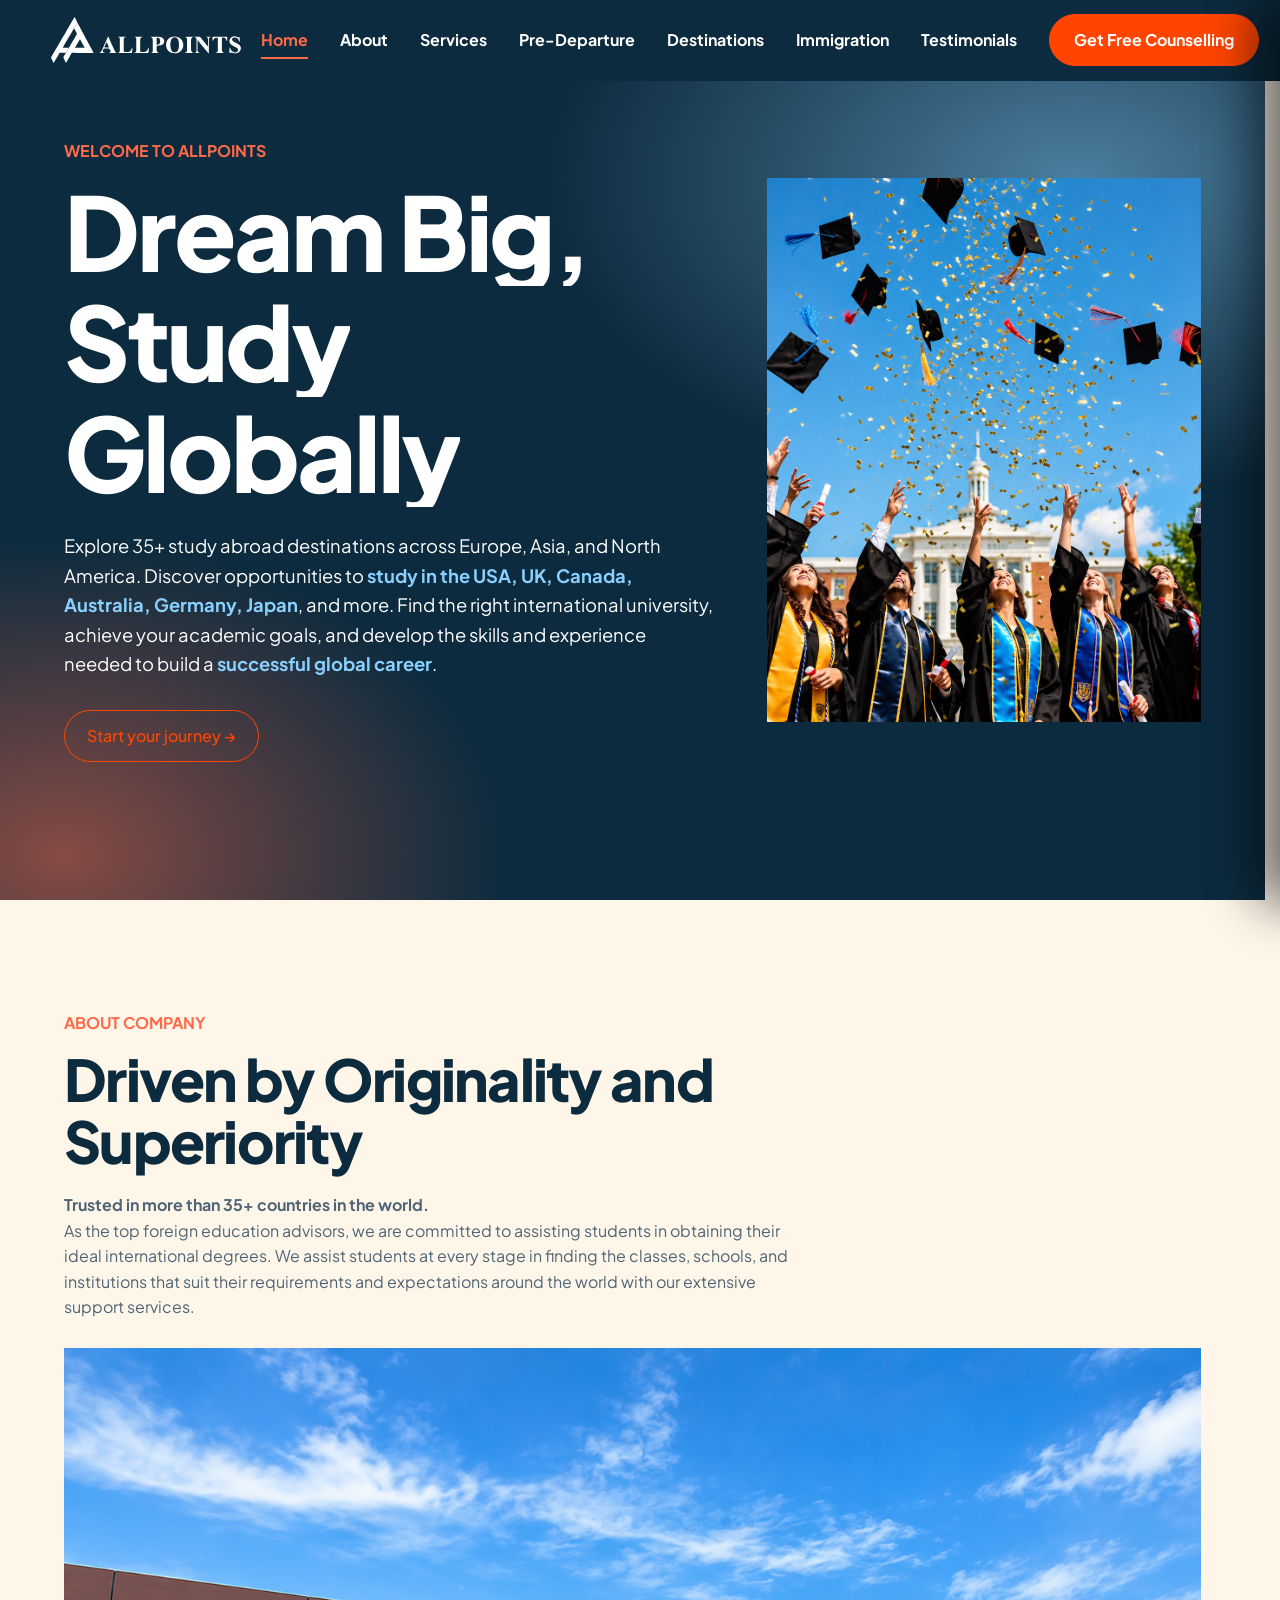
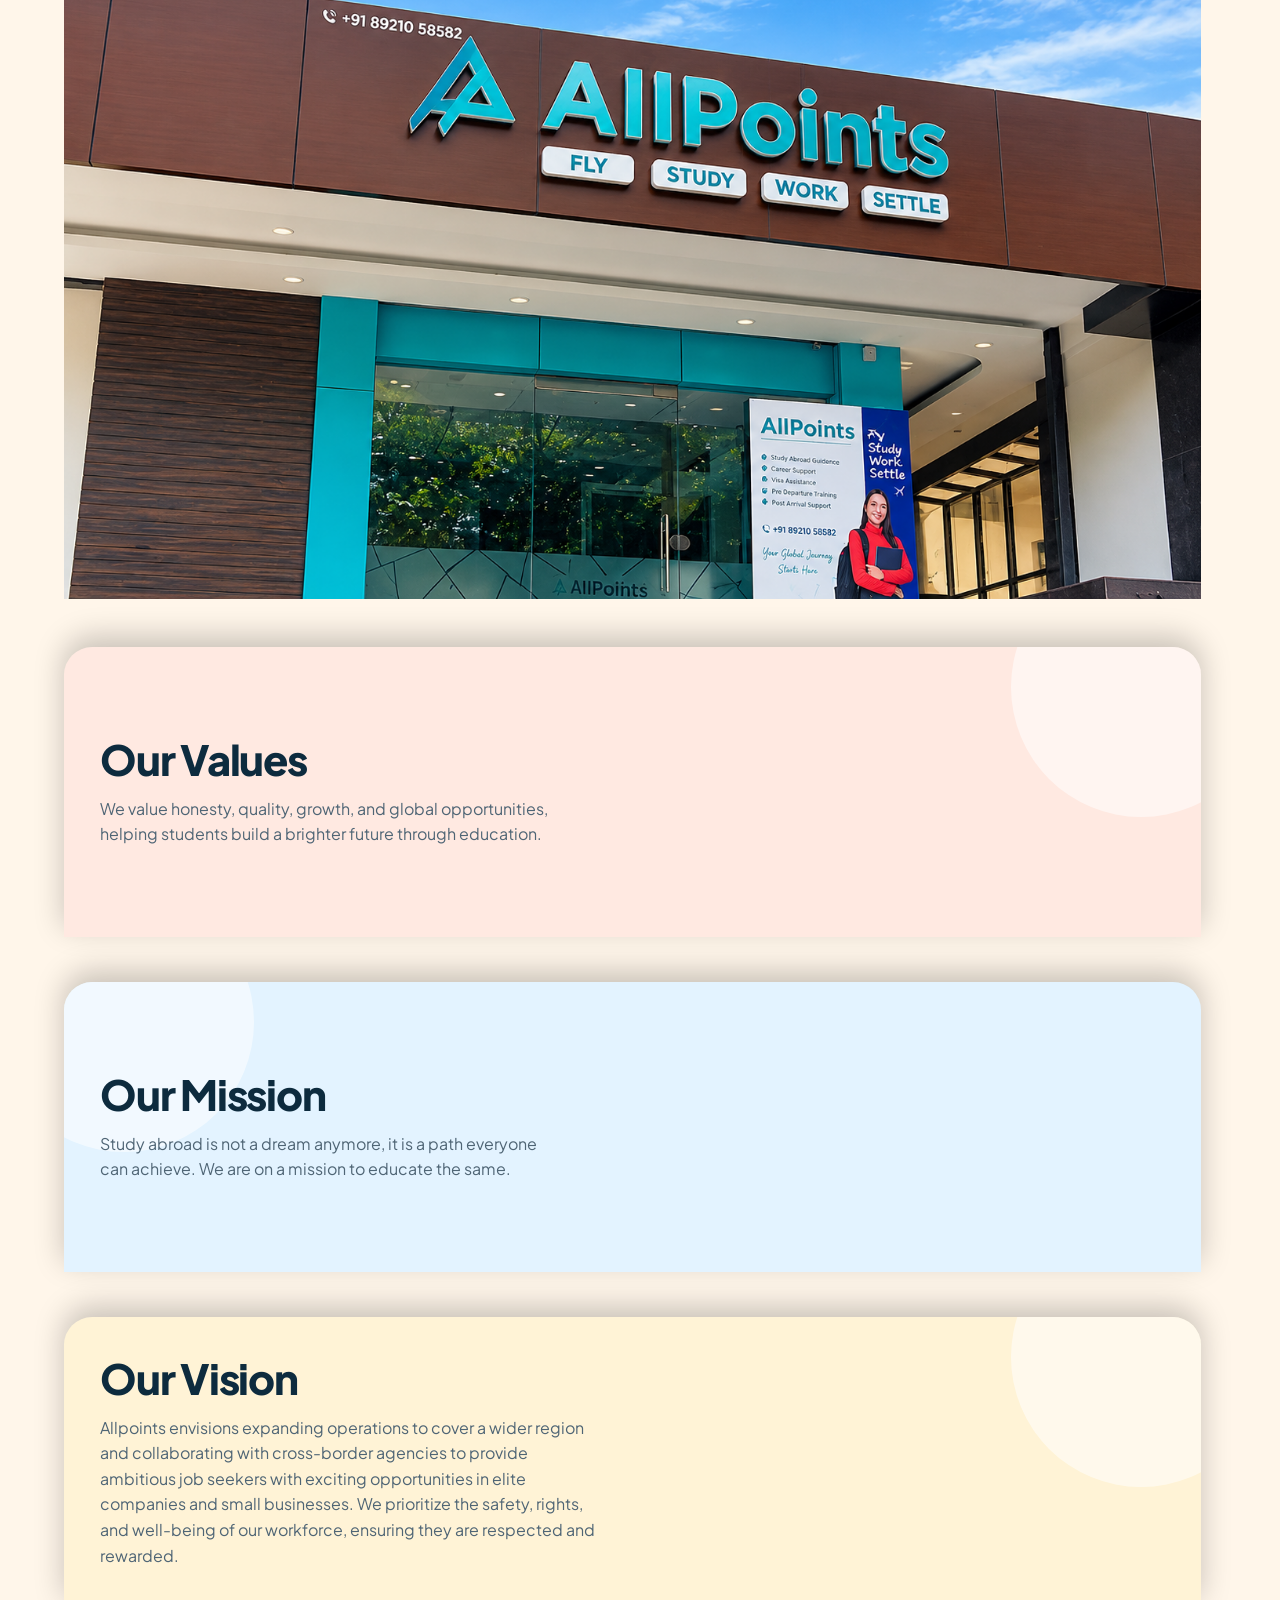
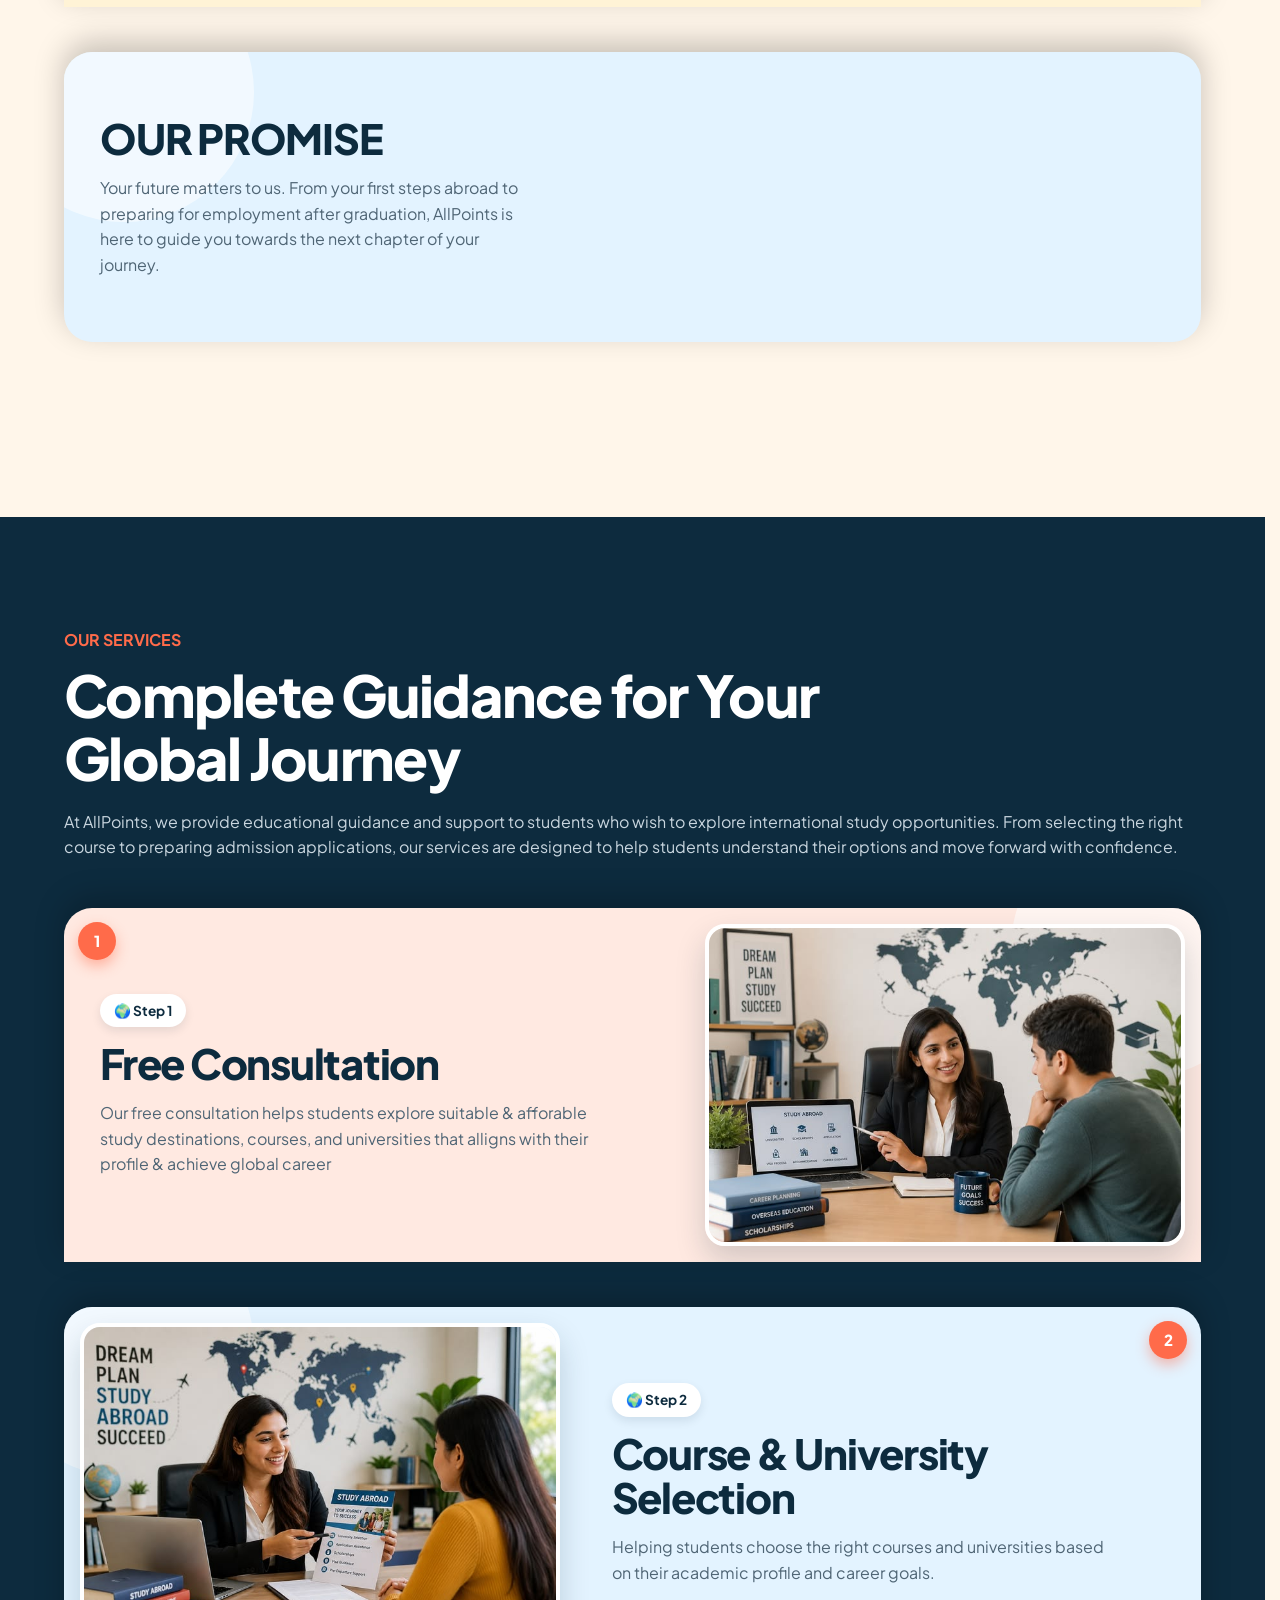
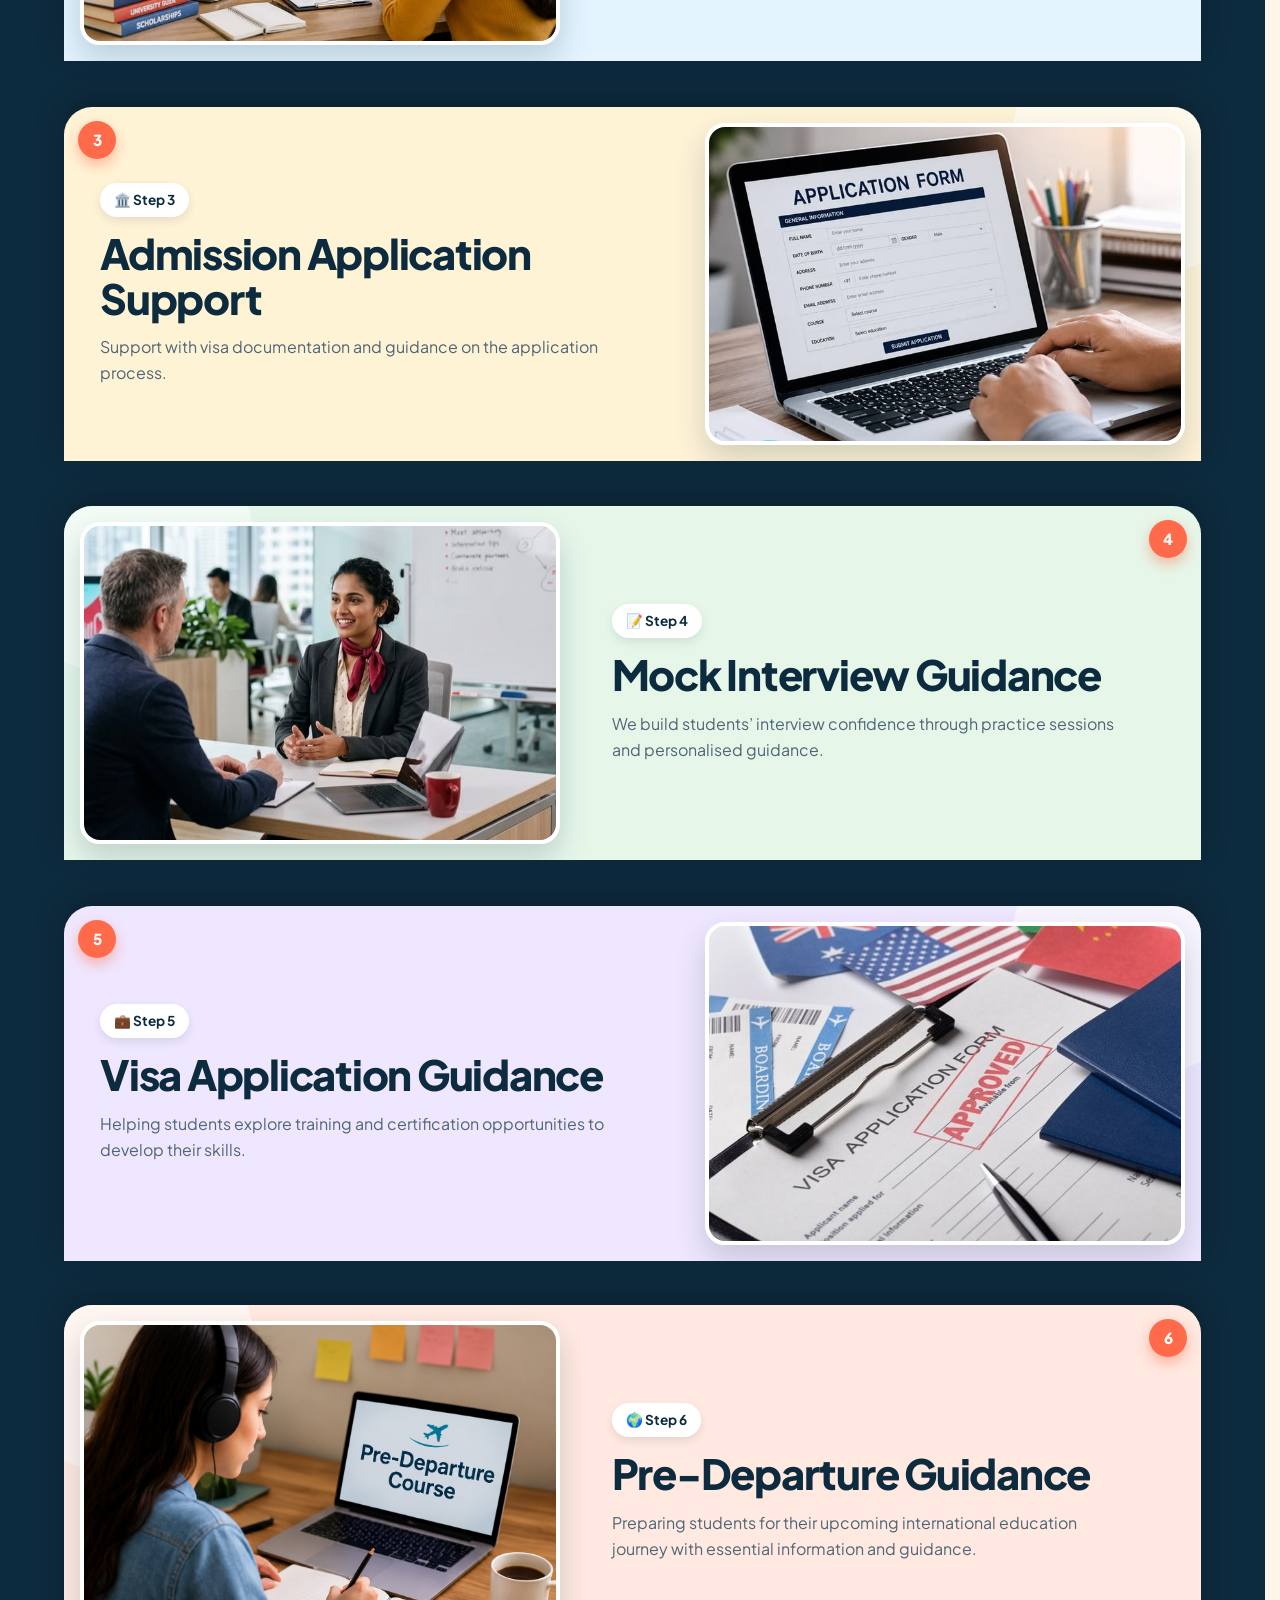
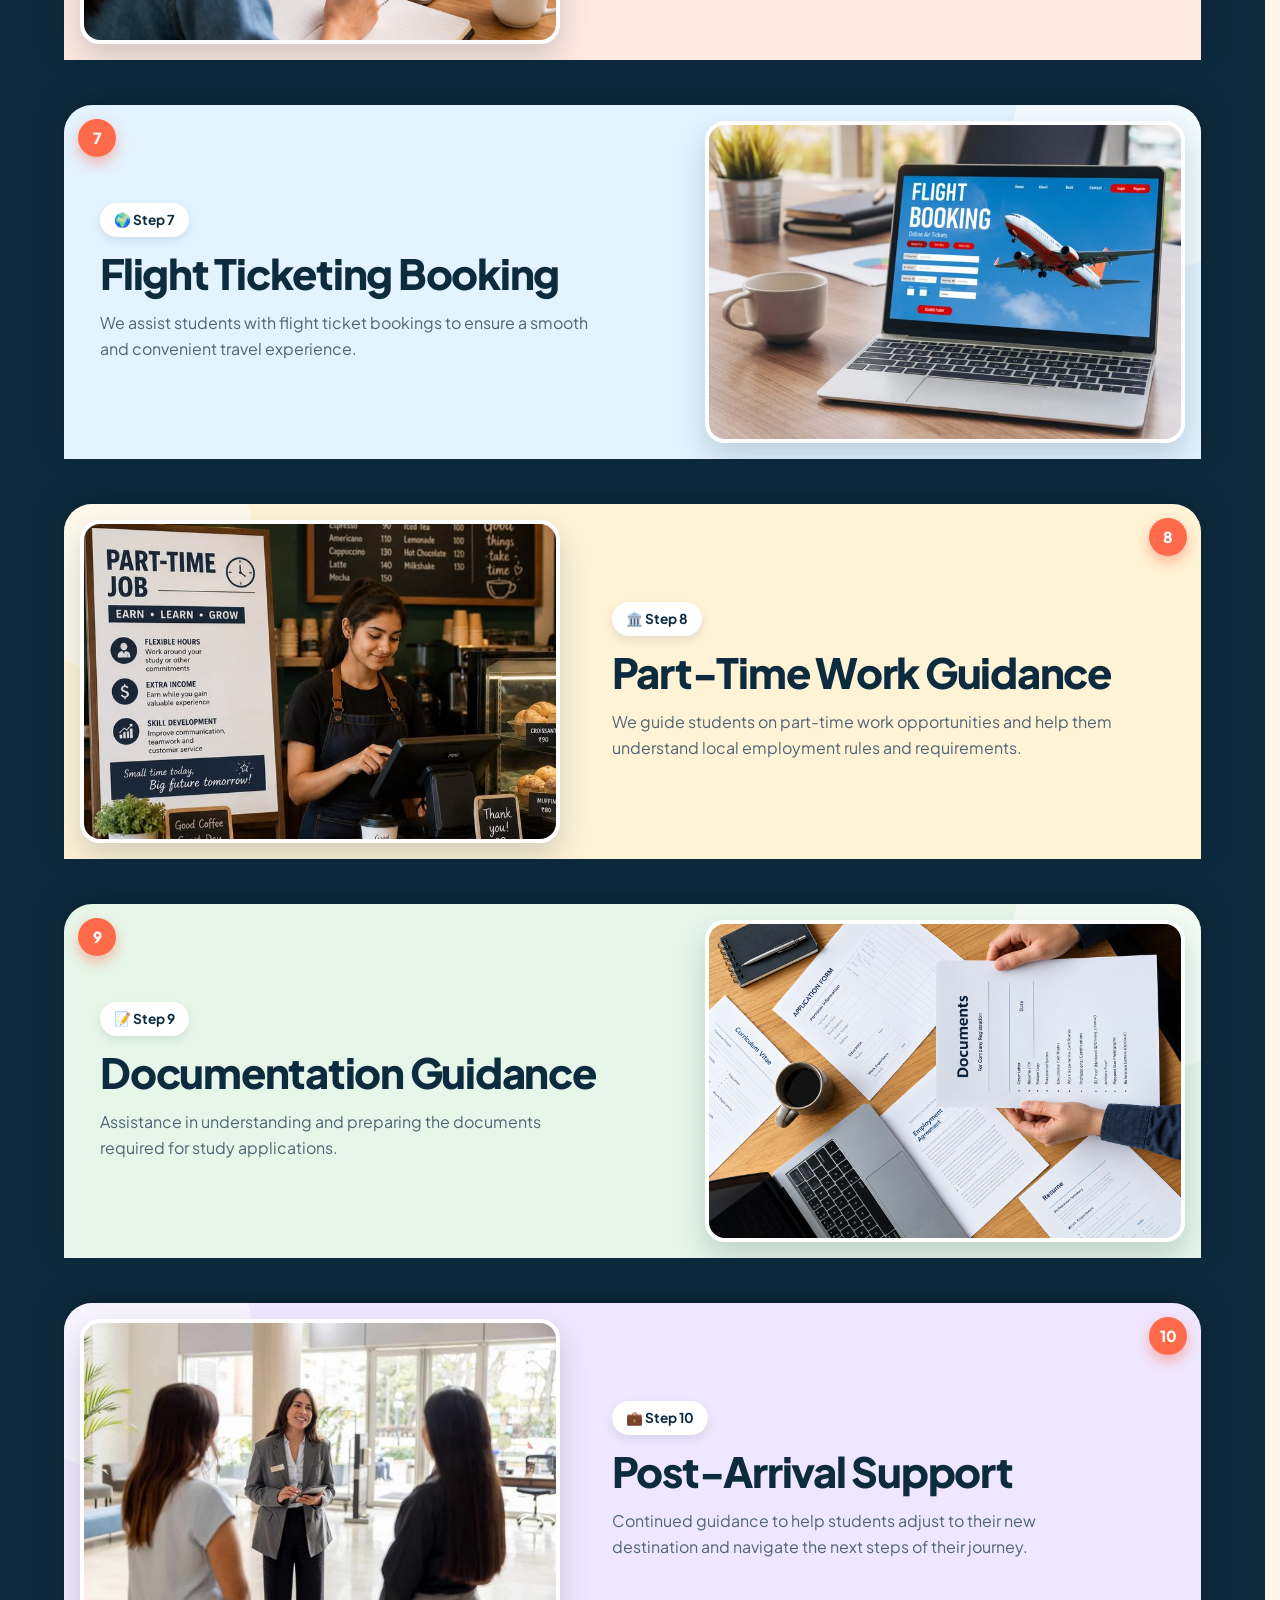
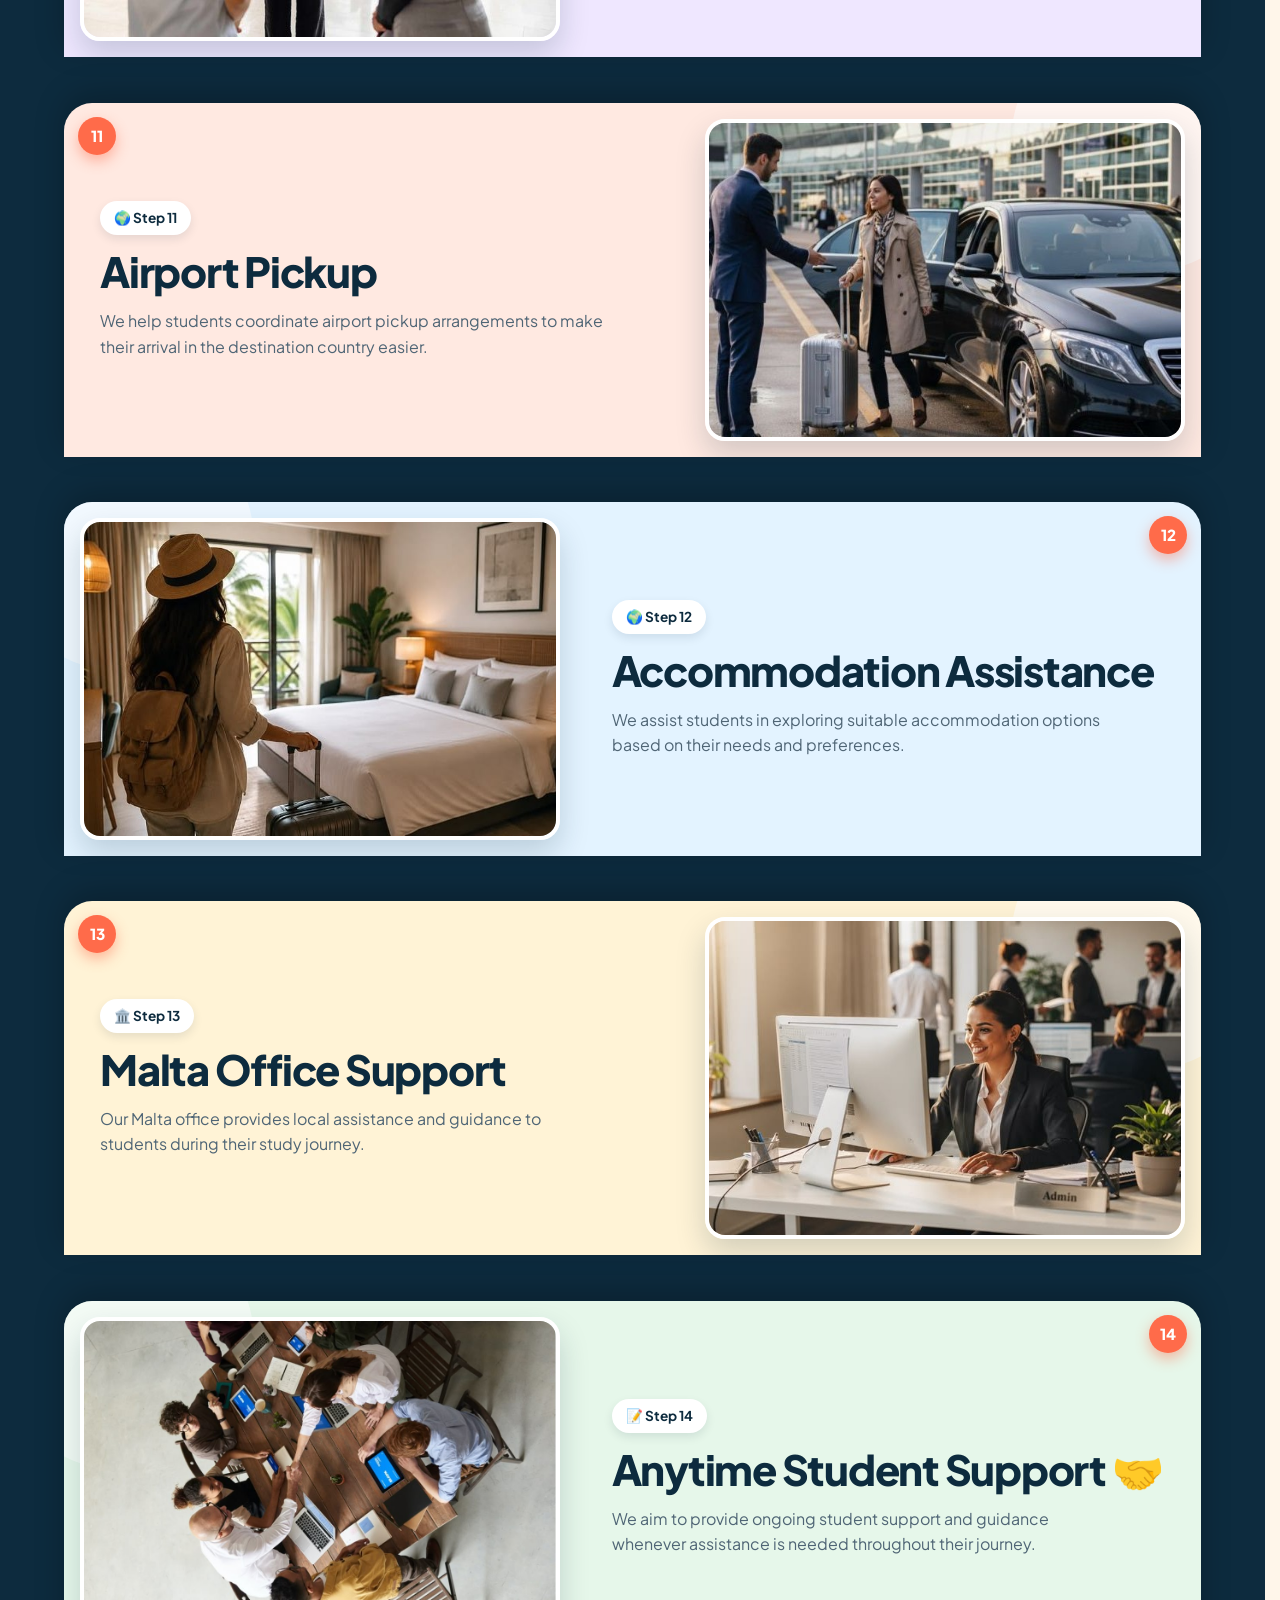
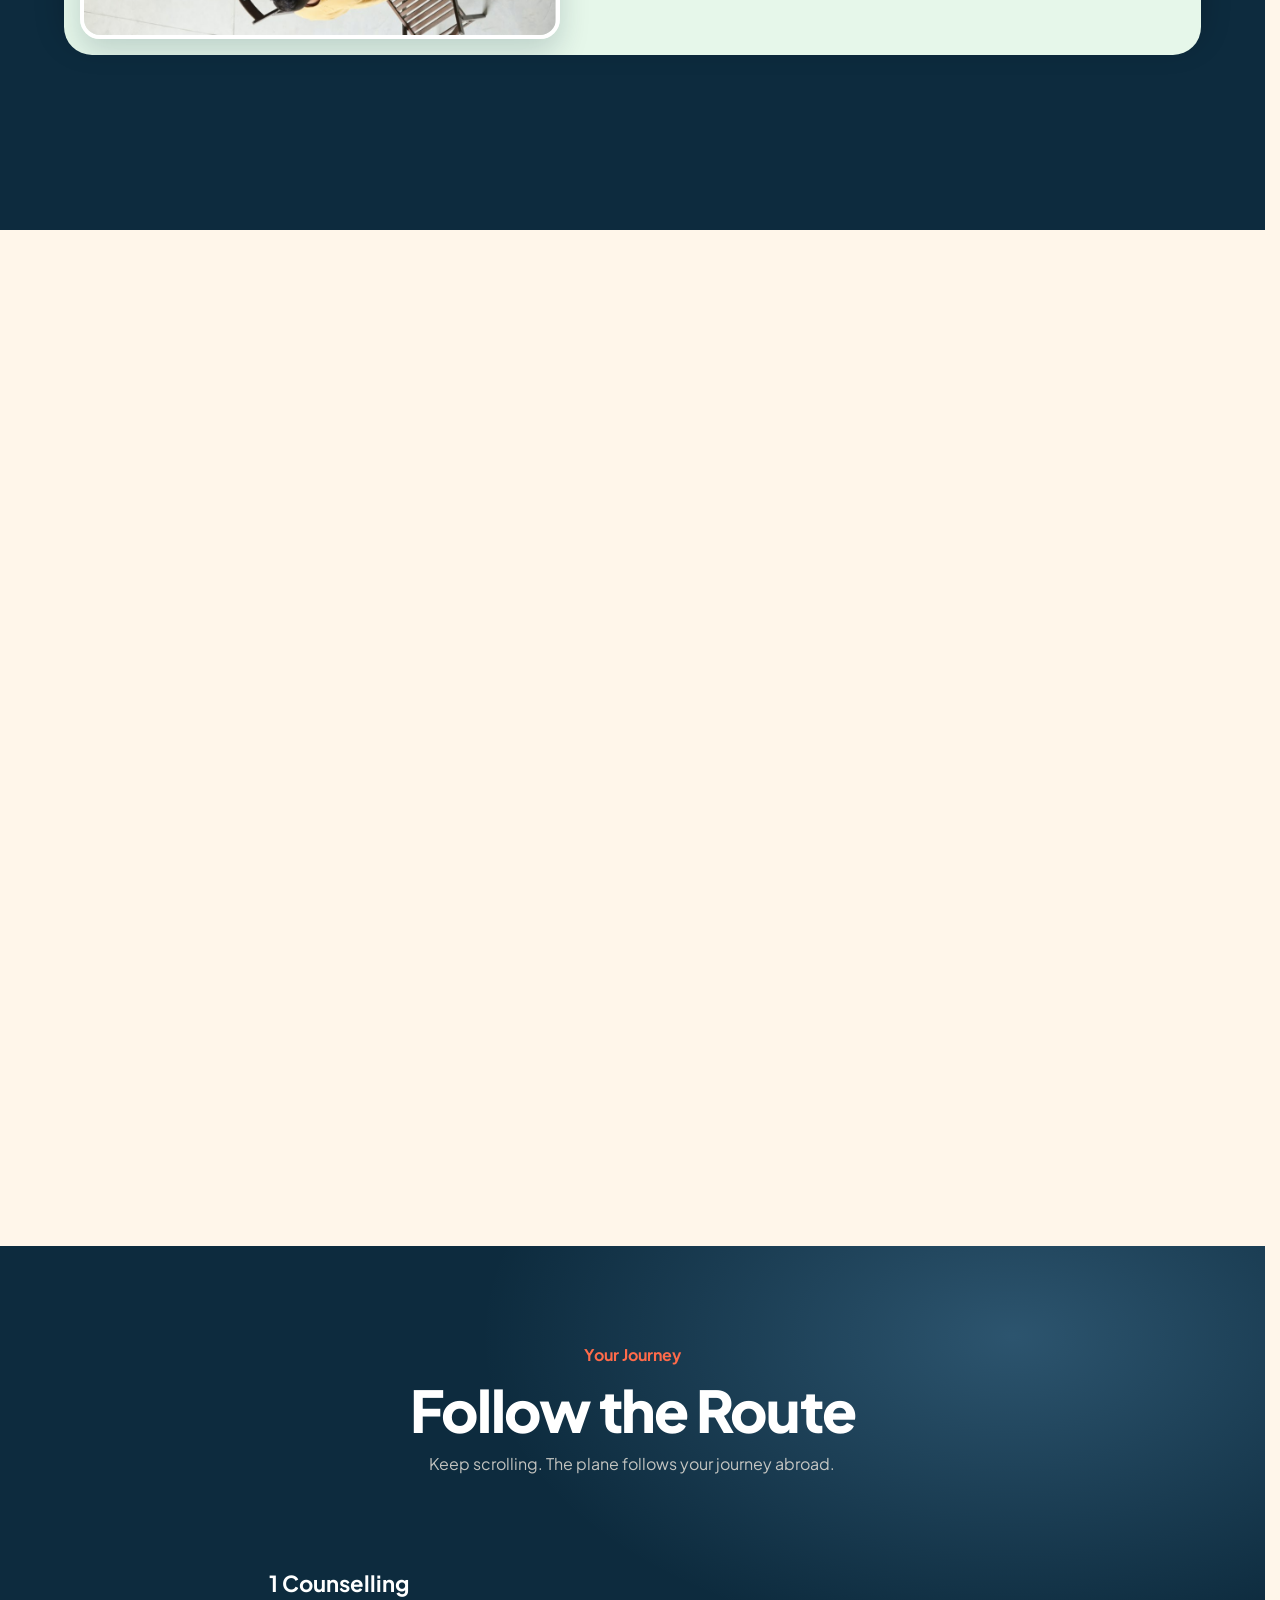
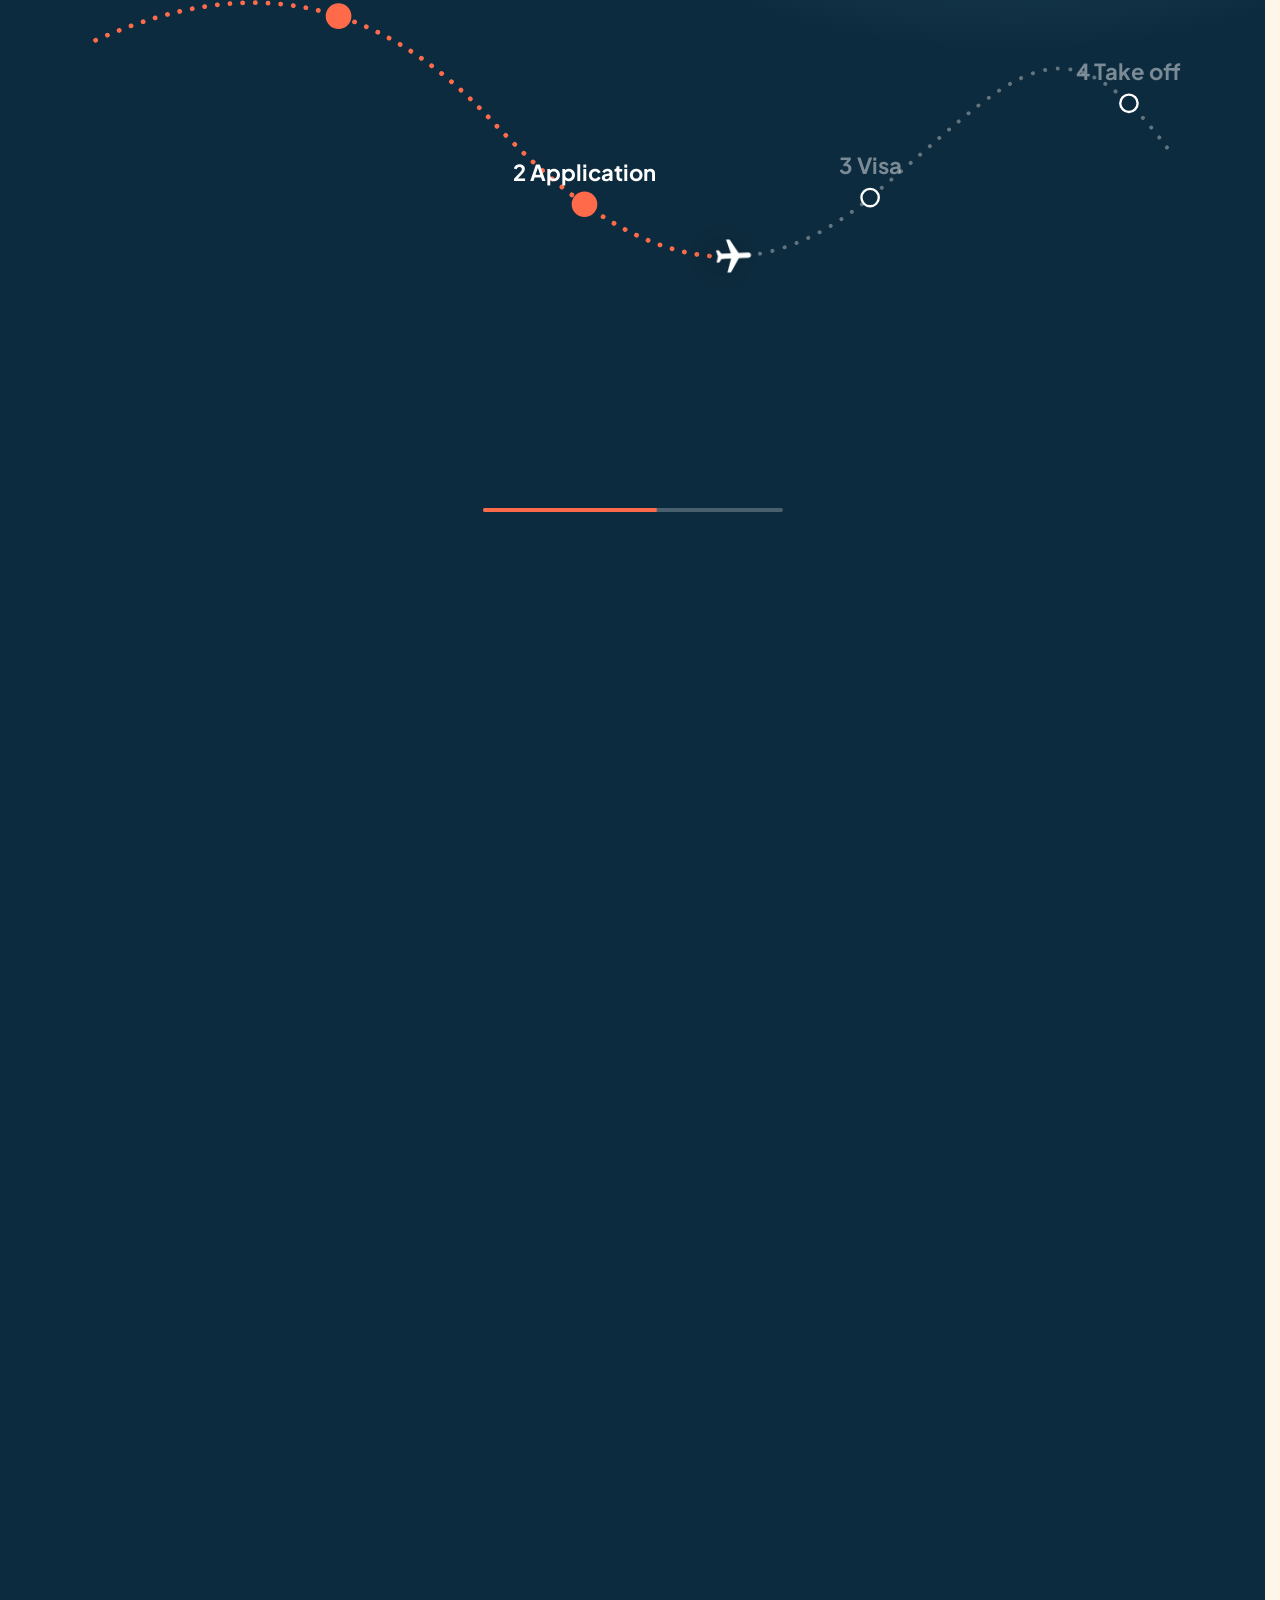
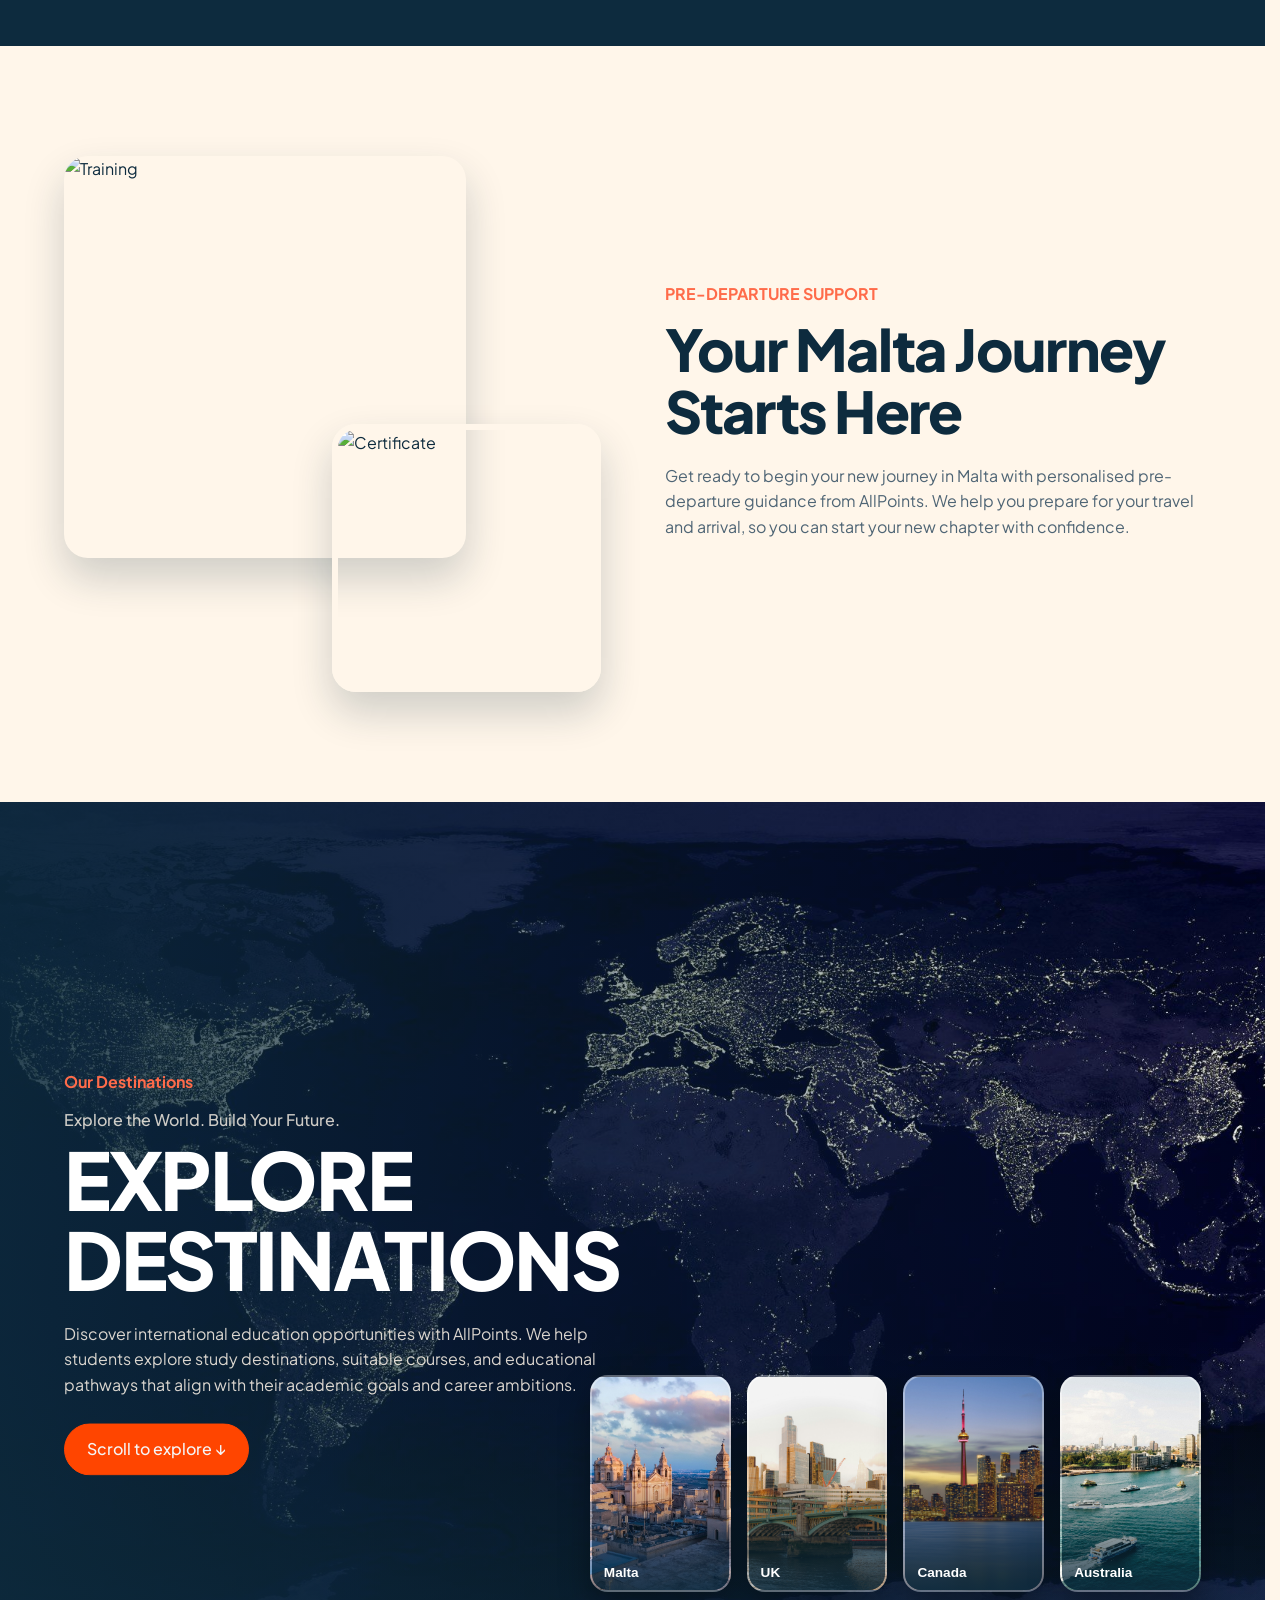
==== commit 24241819: "index.html" ====
--- a/index.html
+++ b/index.html
@@ -9,9 +9,34 @@
 <link rel="preconnect" href="https://fonts.gstatic.com" crossorigin>
 <link href="https://fonts.googleapis.com/css2?family=Plus+Jakarta+Sans:wght@400;500;700;800&display=swap" rel="stylesheet">
 <!-- <link rel="stylesheet" href="style.css"> -->
-<link rel="stylesheet" href="style.css?v=3">
+<link rel="stylesheet" href="style.css?v=7">
+<script>
+  /* loading screen: once per session */
+  try {
+    if (!sessionStorage.getItem('loader')) {
+      document.documentElement.classList.add('has-loader', 'loader-on');
+      setTimeout(() => document.documentElement.classList.remove('loader-on', 'has-loader'), 8000);   // safety
+    }
+  } catch (e) {}
+</script>
 </head>
 <body id="top">
+
+  <div id="loader" aria-hidden="true">
+    <div class="cloud" style="top:8%;animation-duration:60s;animation-delay:-20s"></div>
+    <div class="cloud" style="top:44%;animation-duration:80s;animation-delay:-55s;width:56vw"></div>
+    <div class="cloud" style="top:72%;animation-duration:70s;animation-delay:-5s"></div>
+
+    <div id="lPlanes"></div>   <!-- planes are added by the script -->
+
+    <div class="l-box">
+      <img class="l-logo" id="lLogo" src="AllPoints-Ltdw.svg" alt="">
+      <div class="l-bar"><span id="lFill"></span></div>
+      <div class="l-num" id="lNum">0%</div>
+      <p class="l-tag">FLY. STUDY. WORK. SETTLE.</p>
+    </div>
+    <button class="l-skip" id="lSkip" type="button">Skip</button>
+  </div>
 
 <header id="hdr">
   <a class="logo" href="#top">
@@ -43,20 +68,54 @@
       <p>Explore 35+ study abroad destinations across Europe, Asia, and North America. Discover opportunities to <b>study in the USA, UK, Canada, Australia, Germany, Japan</b>, and more. Find the right international university, achieve your academic goals, and develop the skills and experience needed to build a <b>successful global career</b>.</p>
       <a class="btn" href="#cta">Start your journey →</a>
     </div>
-    <img class="hero-img" src="https://allpoints.co.in/wp-content/uploads/2024/08/pixelcut-export-845x1024.png" alt="Student">
+    <img class="hero-img" src="hero.png" alt="Student">
   </section>
 
-  <section class="about" id="about">
-    <div class="reveal">
-      <span class="kicker">ABOUT COMPANY</span>
-      <h2>Driven by Originality and Superiority</h2>
-      <p class="lead"><b>Trusted in more than 35+ countries in the world.</b><br>As the top foreign education advisors, we are committed to assisting students in obtaining their ideal international degrees. We assist students at every stage in finding the classes, schools, and institutions that suit their requirements and expectations around the world with our extensive support services.</p>
-    </div>
-    <div class="points reveal">
-      <div class="point"><h3>Free University &amp; Course Selection</h3><p>Our free university and course selection assistance helps you find the best educational fit, tailored to your aspirations and goals.</p></div>
-      <div class="point"><h3>Professional education training team</h3><p>Expert team, personalized guidance, innovative strategies for student success in professional education training.</p></div>
-    </div>
-  </section>
+  <!-- ABOUT -->
+
+<section class="abt-stack" id="about">
+  <div class="abt-head">
+    <div class="abt-copy">
+    <span class="kicker reveal">ABOUT COMPANY</span>
+    <h2 class="reveal">Driven by Originality and Superiority</h2>
+    <p class="lead reveal"><b>Trusted in more than 35+ countries in the world.</b><br>As the top foreign education advisors, we are committed to assisting students in obtaining their ideal international degrees. We assist students at every stage in finding the classes, schools, and institutions that suit their requirements and expectations around the world with our extensive support services.</p>
+    </div>
+    <img src="AllPoints.png" alt="Student">
+  </div>
+
+  <div class="wstack">
+
+    <article class="wcard" style="--i:0;--tint:#ffe9e1">
+      <div class="wcard-text">
+        <h3>Our Values</h3>
+        <p>We value honesty, quality, growth, and global opportunities, helping students build a brighter future through education.</p>
+      </div>
+    </article>
+
+    <article class="wcard" style="--i:1;--tint:#e3f3ff">
+      <div class="wcard-text">
+        <h3>Our Mission</h3>
+        <p>Study abroad is not a dream anymore, it is a path everyone can achieve. We are on a mission to educate the same.</p>
+      </div>
+    </article>
+
+    <article class="wcard" style="--i:2;--tint:#fff3d6">
+      <div class="wcard-text">
+        <h3>Our Vision</h3>
+        <p>Allpoints envisions expanding operations to cover a wider region and collaborating with cross-border agencies to provide ambitious job seekers with exciting opportunities in elite companies and small businesses. We prioritize the safety, rights, and well-being of our workforce, ensuring they are respected and rewarded.</p>
+      </div>
+    </article>
+
+
+    <article class="wcard" style="--i:1;--tint:#e3f3ff">
+      <div class="wcard-text">
+        <h3>OUR PROMISE</h3>
+        <p>Your future matters to us. From your first steps abroad to preparing for employment after graduation, AllPoints is here to guide you towards the next chapter of your journey.</p>
+      </div>
+    </article>
+
+  </div>
+</section>
 
   <section class="services" id="services">
     <span class="kicker reveal">OUR SERVICES</span>
@@ -208,6 +267,61 @@
       </div>
 
     <!-- <a class="btn reveal" href="https://allpoints.co.in/services/" style="margin-top:40px">View our A to Z Services</a> -->
+  </section>
+
+
+ <!-- WHY ALLPOINTS -->
+  <section class="why" id="why">
+  <span class="kicker reveal">WHY ALLPOINTS</span>
+  <h2 class="reveal">Why Students Choose AllPoints</h2>
+  <p class="lead reveal">From your first free consultation to life in your new country, we stay with you at every step, so your journey abroad feels clear and confident.</p>
+
+  <div class="why-stats reveal" id="whyStats">
+    <div><b><span data-count="35">35</span><em>+</em></b><span class="lbl">Countries</span></div>
+    <div><b><span data-count="100">100</span><em>+</em></b><span class="lbl">Universities</span></div>
+    <div><b><span data-count="5">5</span><em>k</em></b><span class="lbl">Courses</span></div>
+    <div><b><span data-count="500">500</span><em>+</em></b><span class="lbl">Clients</span></div>
+  </div>
+
+  <div class="why-rows">
+
+    <div class="why-row" style="--i:0">
+      <article class="why-card reveal" style="--d:0s;--t:#ffe9e1" data-n="01">
+        <span class="why-ic">🎓</span>
+        <h3>Student-First Support</h3>
+        <p>We understand each student's unique goals and provide guidance tailored to their interests and aspirations.</p>
+      </article>
+      <article class="why-card reveal" style="--d:.1s;--t:#e3f3ff" data-n="02">
+        <span class="why-ic">🌍</span>
+        <h3>Part-Time Job Guidance</h3>
+        <p>Guidance to help you explore part-time work opportunities while studying.</p>
+      </article>
+      <article class="why-card reveal" style="--d:.2s;--t:#fff3d6" data-n="03">
+        <span class="why-ic">🧭</span>
+        <h3>Career Guidance</h3>
+        <p>Advice on finding jobs related to your qualification and field of study.</p>
+      </article>
+    </div>
+
+    <div class="why-row" style="--i:1">
+      <article class="why-card reveal" style="--d:0s;--t:#e6f7ea" data-n="04">
+        <span class="why-ic">🏢</span>
+        <h3>Early Career Planning</h3>
+        <p>Approach us 2–3 months before course completion for timely job-search guidance and preparation.</p>
+      </article>
+      <article class="why-card reveal" style="--d:.1s;--t:#efe7ff" data-n="05">
+        <span class="why-ic">👩‍🏫</span>
+        <h3>Support When You Need It</h3>
+        <p>Have questions or need direction? You can always reach out to AllPoints for guidance.</p>
+      </article>
+      <article class="why-card reveal" style="--d:.2s;--t:#ffe9e1" data-n="06">
+        <span class="why-ic">🤝</span>
+        <h3>Transparent Communication</h3>
+        <p>We explain available options and important requirements clearly, helping students make informed decisions.</p>
+      </article>
+    </div>
+
+  </div>
   </section>
 
   <section class="route" id="route">
@@ -405,14 +519,27 @@
     <h2>Ready to Start Your Global Education Journey?</h2>
     <p>Signifies your first step toward international academic excellence. Explore top universities worldwide, experience diverse cultures, and gain a global perspective to enhance your career and personal growth.</p>
     <ul class="cinfo">
+      <li class="addr"><span>Palakkad Office</span>AllPoints, West Fort Road, Opposite Rappadi, Palakkad - 678001</li>
       <li><a href="tel:+918921058582">+91 89210 58582</a></li>
       <li><a href="tel:+918921458582">+91 89214 58582</a></li>
       <li><a href="tel:+918075669234">+91 80756 69234</a></li>
-      <li><a href="tel:+918075669234">+356 9998 1341</a></li>
 
       <li><a href="mailto:study@allpoints.mt">study@allpoints.mt</a></li>
+
+      <li class="addr"><span>Head Office</span>25/25, Vincenti Buildings, Strait St. Valletta, Malta</li>
+
+      <li><a href="tel:+35699981341">+356 9998 1341</a></li>
+      <li><a href="tel:+918921998119">+91 89219 98119</a></li>
+
+            <li><a href="mailto:info@allpoints.mt">info@allpoints.mt</a></li>
+
+      
+
+
     </ul>
+    
   </div>
+  
 
   <form class="cform reveal" id="contactForm" action="https://script.google.com/macros/s/AKfycbxlF7jNnAoJqExpVsiWYfaQCmN__LSs0lAwCu4p4I2lwsmXgk-RWabSjolDLJ_ecZaQ/exec" method="POST">
     <h3>Send us a message</h3>
@@ -478,13 +605,18 @@
       <p style="max-width:38ch">We assist students every step of the way to obtain their ideal foreign degree and are the top overseas education consultants in the business today.</p>
     </div>
     <div><h4>Quick Links</h4><ul>
-      <li><a href="#top">Home</a></li><li><a href="about.html">#about</a></li>
+      <li><a href="#top">Home</a></li>
+      <li><a href="#about">About Us</a></li>
       <li><a href="#Services">Services</a></li>
-      <li><a href="#pre-departure">Pre-Departure</a></li><li><a href="#destinations">Destination</a></li><li><a href="#immigration">Immigration</a></li><li><a href="#testimonials">Testimonials</a></li><li><a href="#cta">Free Counselling</a></li></ul></div>
-    <div><h4>Office Information</h4><ul>
+      <li><a href="#pre-departure">Pre-Departure</a></li>
+      <li><a href="#destinations">Destination</a></li>
+      <li><a href="#immigration">Immigration</a></li>
+      <li><a href="#testimonials">Testimonials</a></li>
+      <li><a href="#cta">Free Counselling</a></li></ul></div>
+    <div><h4>Palakkad Office</h4><ul>
       <li>AllPoints West Fort Road, Opposite Rappadi, Palakkad - 678001</li><li>+91 89210 58582</li><li>+91 89214 58582</li><li>+91 80756 69234</li>
       <li>study@allpoints.mt</li></ul></div>
-    <div><h4>Malta Office</h4><ul>
+    <div><h4>Head Office</h4><ul>
       <li>25/25, Vincenti Buildings, Strait St. Valletta, Malta</li><li>+356 9998 1341</li><li>+91 89219 98119</li><li>info@allpoints.mt</li></ul></div>
   </div>
   <div class="bottom">
@@ -493,7 +625,11 @@
       <a href="https://www.facebook.com/share/1E1UcPH69e/?mibextid=wwXIfr" target="_blank">Facebook</a>
       <a href="https://www.instagram.com/_allpoints_?xtok=MXU0MmkyM25veW9rYg==" target="_blank">Instagram</a>
       <!-- <a href="https://www.linkedin.com/in/allpoints-overseas-2258a0321" target="_blank">LinkedIn</a> -->
-      <a href="https://wa.me/918921058582" target="_blank">WhatsApp</a>
+      <a href="https://wa.me/918921058582?text=Hi%2C%20I%E2%80%99m%20visiting%20from%20your%20website.%20I%E2%80%99m%20interested%20in%20studying%20abroad.%20Could%20you%20please%20share%20more%20details%3F"
+   target="_blank"
+   rel="noopener noreferrer">
+   WhatsApp
+</a>
     </div>
   </div>
 </footer>
@@ -962,7 +1098,104 @@
   update();
 })();
 
+
+/* ---------- Loading screen with flying planes ---------- */
+(function () {
+  const root = document.documentElement, el = document.getElementById('loader');
+  if (!el || !root.classList.contains('has-loader')) return;
+
+  const PLANE = '<svg class="pl" viewBox="0 0 24 24"><path d="M21 16v-2l-8-5V3.5c0-.83-.67-1.5-1.5-1.5S10 2.67 10 3.5V9l-8 5v2l8-2.5V19l-2 1.5V22l3.5-1 3.5 1v-1.5L13 19v-5.5l8 2.5z"/></svg>';
+  const PLANES = [                               // y = height, s = size, t = speed (s), d = start, o = opacity, l = right to left
+    { y:14, s:30, t:14, d:-2,  o:.9 },
+    { y:29, s:20, t:20, d:-9,  o:.5, l:1 },
+    { y:54, s:44, t:11, d:-5,  o:.95 },
+    { y:70, s:26, t:17, d:-12, o:.6, l:1 },
+    { y:84, s:34, t:13, d:-7,  o:.8 },
+    { y:40, s:16, t:24, d:-14, o:.4, l:1 }
+  ];
+  document.getElementById('lPlanes').innerHTML = PLANES.map(p =>
+    `<div class="fly${p.l ? ' l' : ''}" style="--y:${p.y}%;--s:${p.s}px;--t:${p.t}s;--d:${p.d}s;--o:${p.o}"><div class="bob"><i class="trail"></i>${PLANE}</div></div>`).join('');
+
+  document.getElementById('lLogo').onerror = function () {          // logo missing: show text
+    const w = document.createElement('div'); w.className = 'l-word'; w.textContent = 'ALLPOINTS'; this.replaceWith(w);
+  };
+
+  const fill = document.getElementById('lFill'), num = document.getElementById('lNum');
+  const MIN = 1800;                                                 // loading screen length in ms
+  const t0 = performance.now();
+  let loaded = document.readyState === 'complete', exited = false;
+  addEventListener('load', () => { loaded = true; });
+
+  function draw(e) { fill.style.transform = `scaleX(${e})`; num.textContent = Math.round(e * 100) + '%'; }
+
+  function exit() {
+    if (exited) return; exited = true;
+    try { sessionStorage.setItem('loader', '1'); } catch (e) {}
+    draw(1);
+    el.classList.add('out');
+    setTimeout(() => root.classList.remove('loader-on'), 350);      // hero text starts as the screen rises
+    setTimeout(() => { root.classList.remove('has-loader'); el.remove(); }, 1000);
+  }
+
+  (function frame(t) {
+    if (exited) return;
+    let p = Math.min((t - t0) / MIN, 1);
+    if (!loaded) p = Math.min(p, .92);                              // wait here until the page has loaded
+    draw(1 - Math.pow(1 - p, 2));
+    if (p >= 1) setTimeout(exit, 300); else requestAnimationFrame(frame);
+  })(t0);
+
+  document.getElementById('lSkip').addEventListener('click', exit);
+})();
+
+/* ---------- why allpoints ---------- */
+(function () {
+  const rows = [...document.querySelectorAll('.why-row')];
+  if (!rows.length) return;
+  function fit() {
+    rows.forEach(r => r.style.minHeight = '');
+    if (innerWidth <= 900) return;
+    const h = Math.max(...rows.map(r => r.offsetHeight));
+    rows.forEach(r => r.style.minHeight = h + 'px');
+  }
+  addEventListener('resize', fit); addEventListener('load', fit); fit();
+})();
+
+/* count-up for the numbers */
+(function () {
+  const box = document.getElementById('whyStats');
+  if (!box) return;
+  const nums = [...box.querySelectorAll('[data-count]')];
+  const run = () => nums.forEach(el => {
+    const end = +el.dataset.count, t0 = performance.now(), D = 1600;
+    (function f(t) {
+      const p = Math.min((t - t0) / D, 1);
+      el.textContent = Math.round(end * (1 - Math.pow(1 - p, 3)));
+      if (p < 1) requestAnimationFrame(f);
+    })(t0);
+  });
+  new IntersectionObserver((es, o) => es.forEach(e => {
+    if (e.isIntersecting) { run(); o.disconnect(); }
+  }), { threshold: .4 }).observe(box);
+})();
+
+/* ---------- about ---------- */
+(function () {
+  const box = document.querySelector('.abt-stack');
+  if (!box) return;
+  const cards = box.querySelectorAll('.wcard');
+  box.classList.add('abt-anim');
+  const o = new IntersectionObserver(es => es.forEach(e => {
+    if (e.isIntersecting) { e.target.classList.add('in'); o.unobserve(e.target); }
+  }), { threshold: .1 });
+  cards.forEach(c => o.observe(c));
+})();
+
+
 </script>
+
+
+
 
 <script src="destinations.js"></script>
 
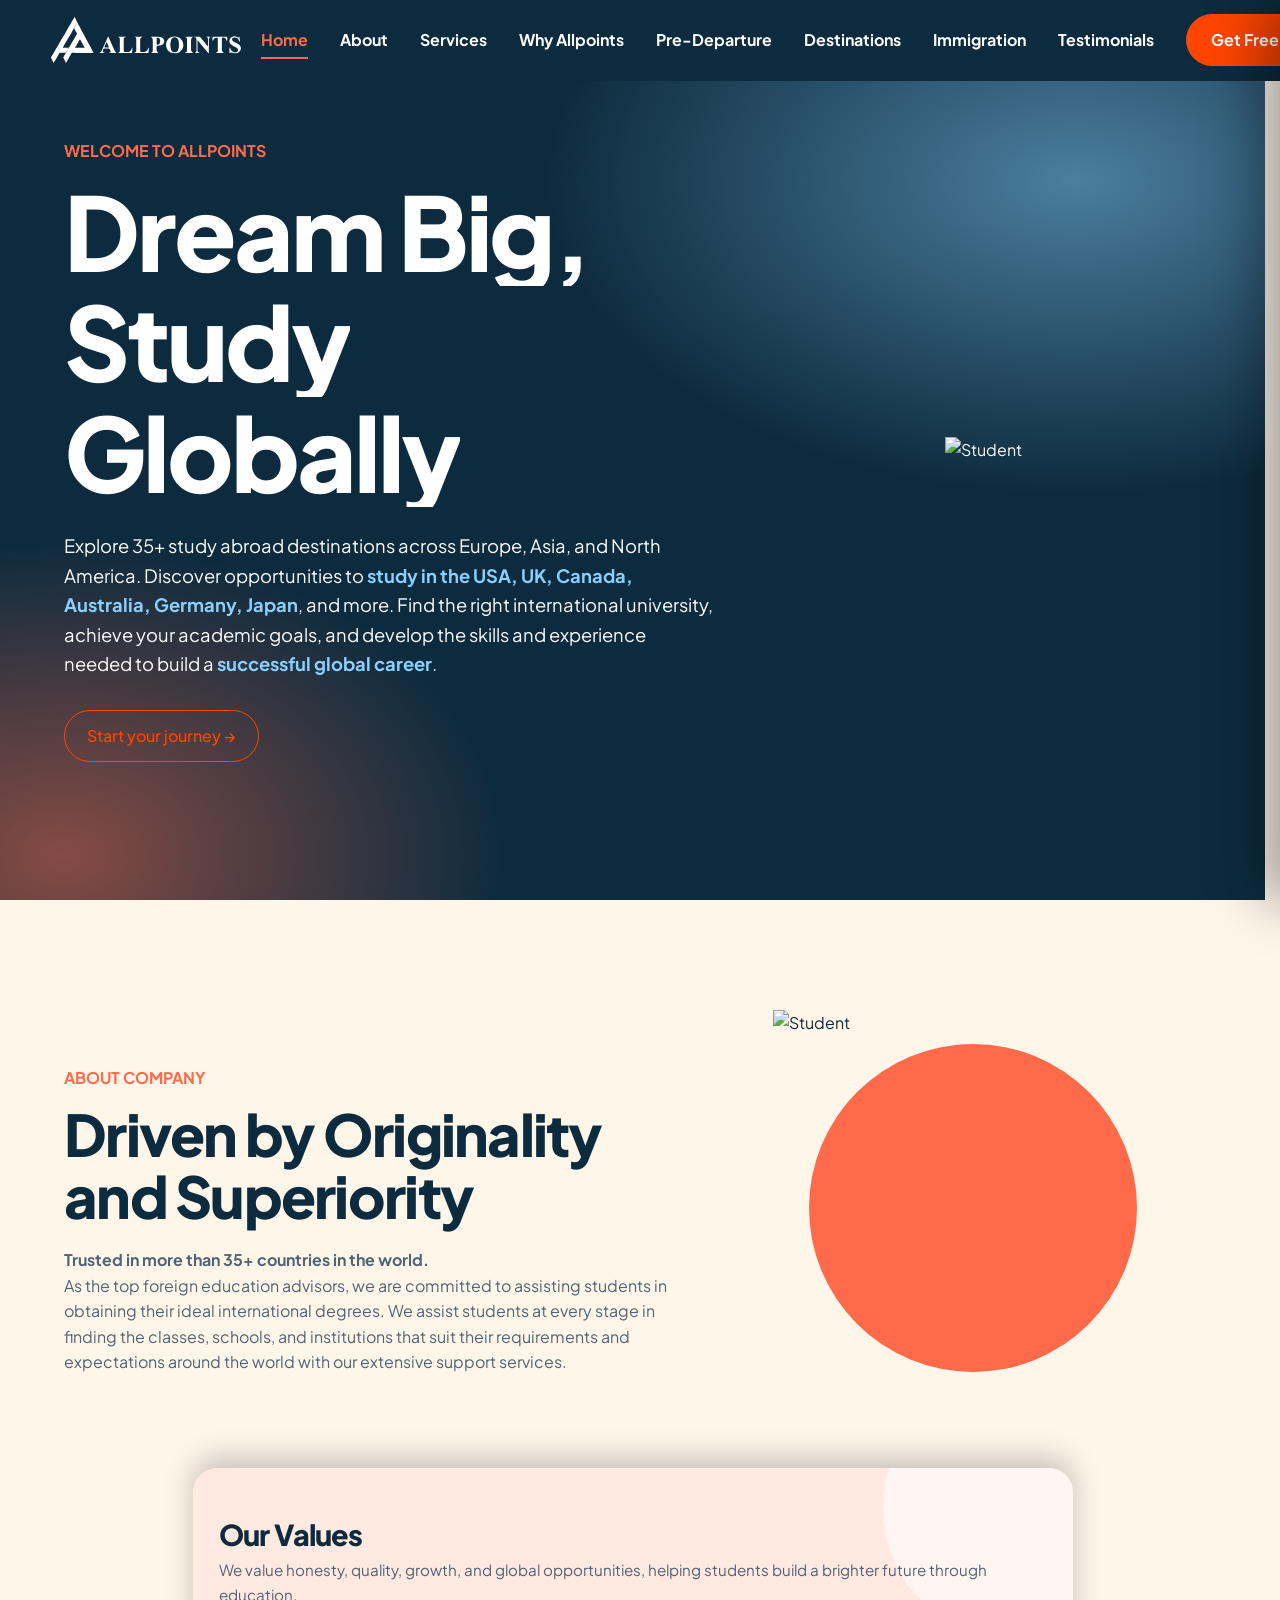
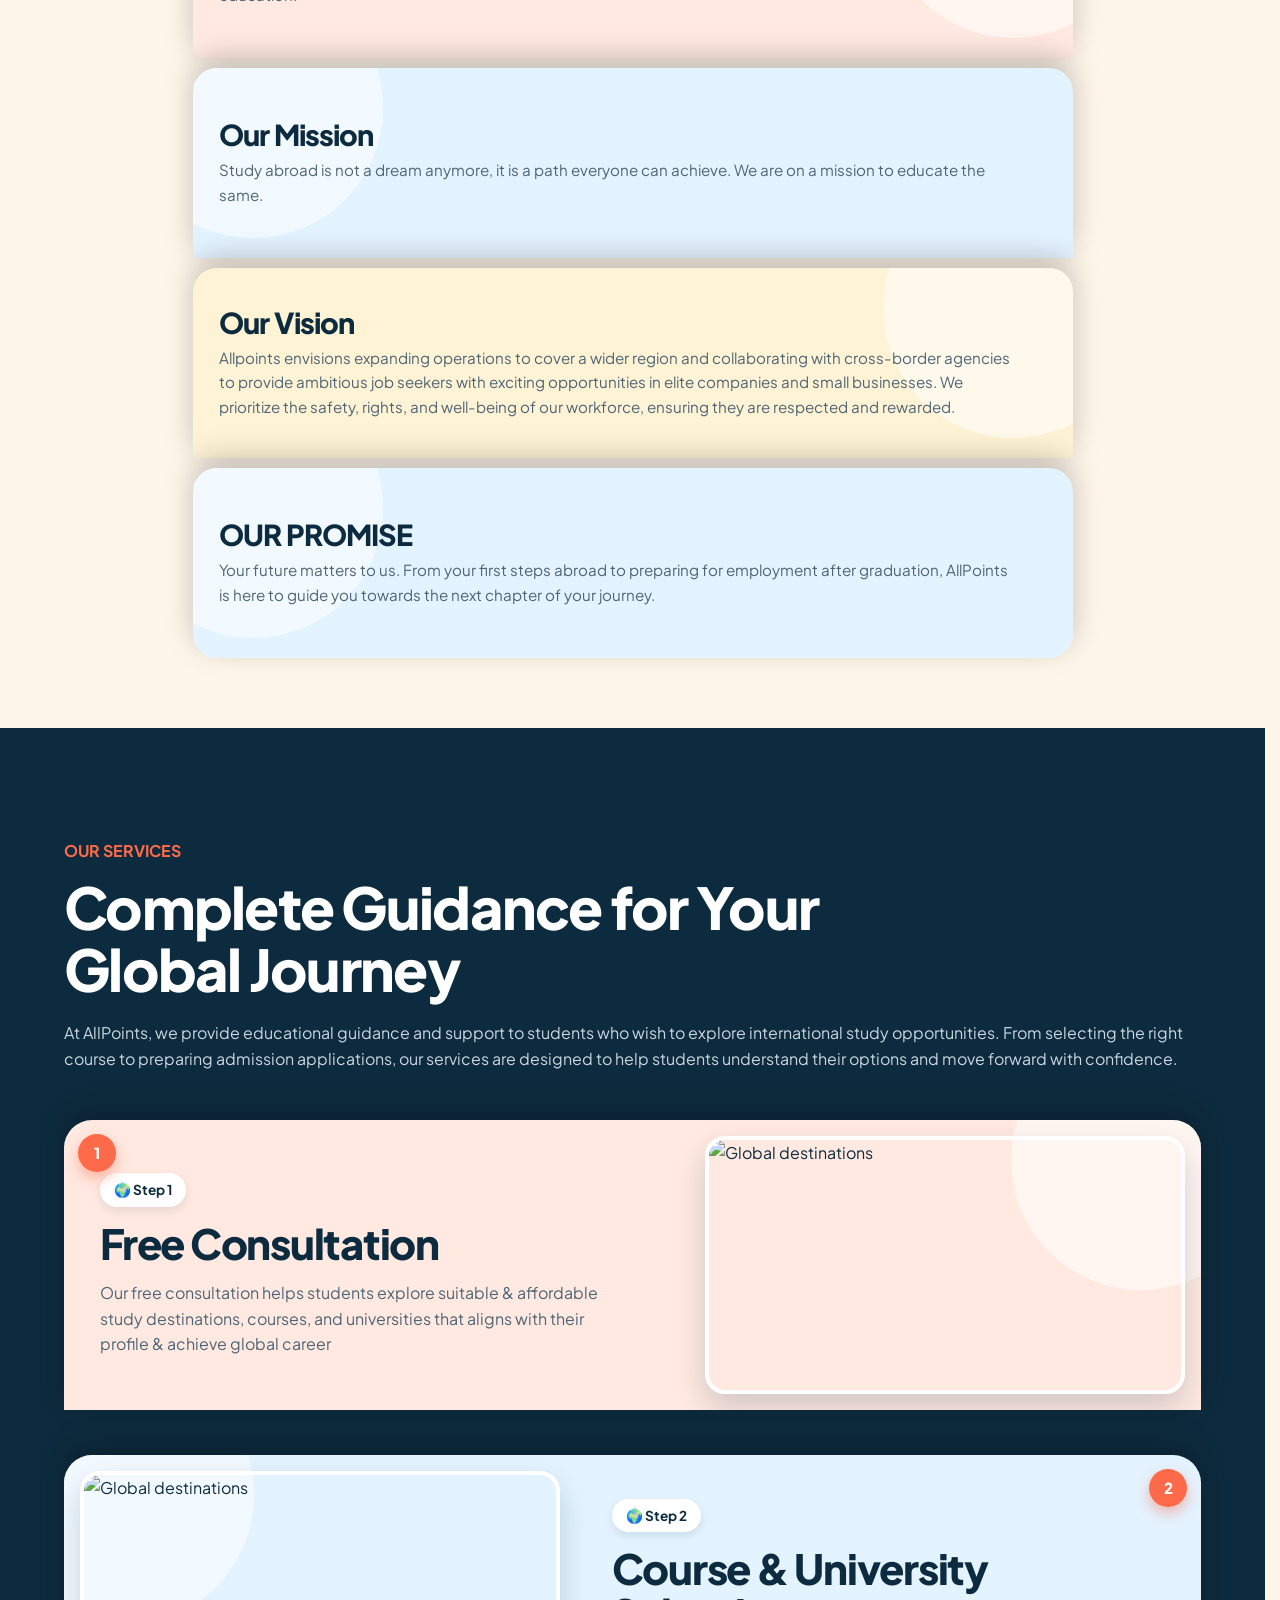
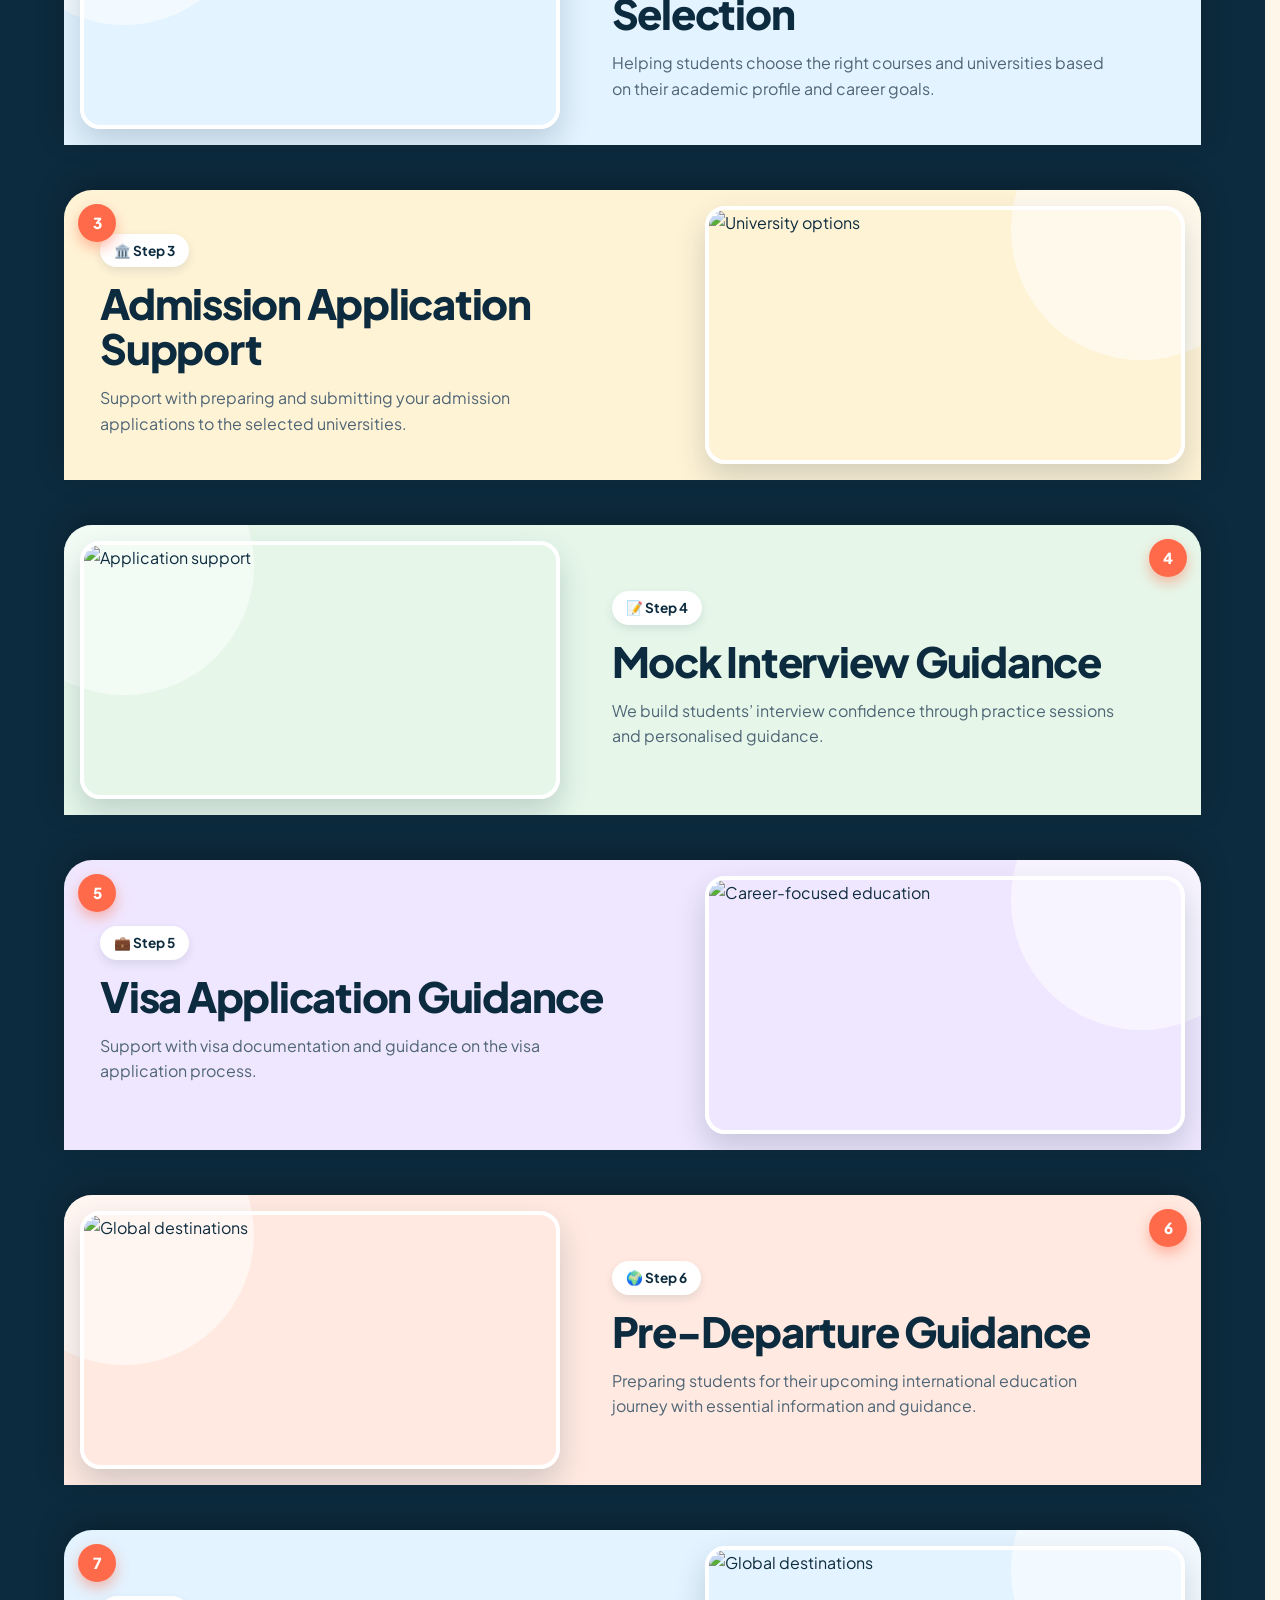
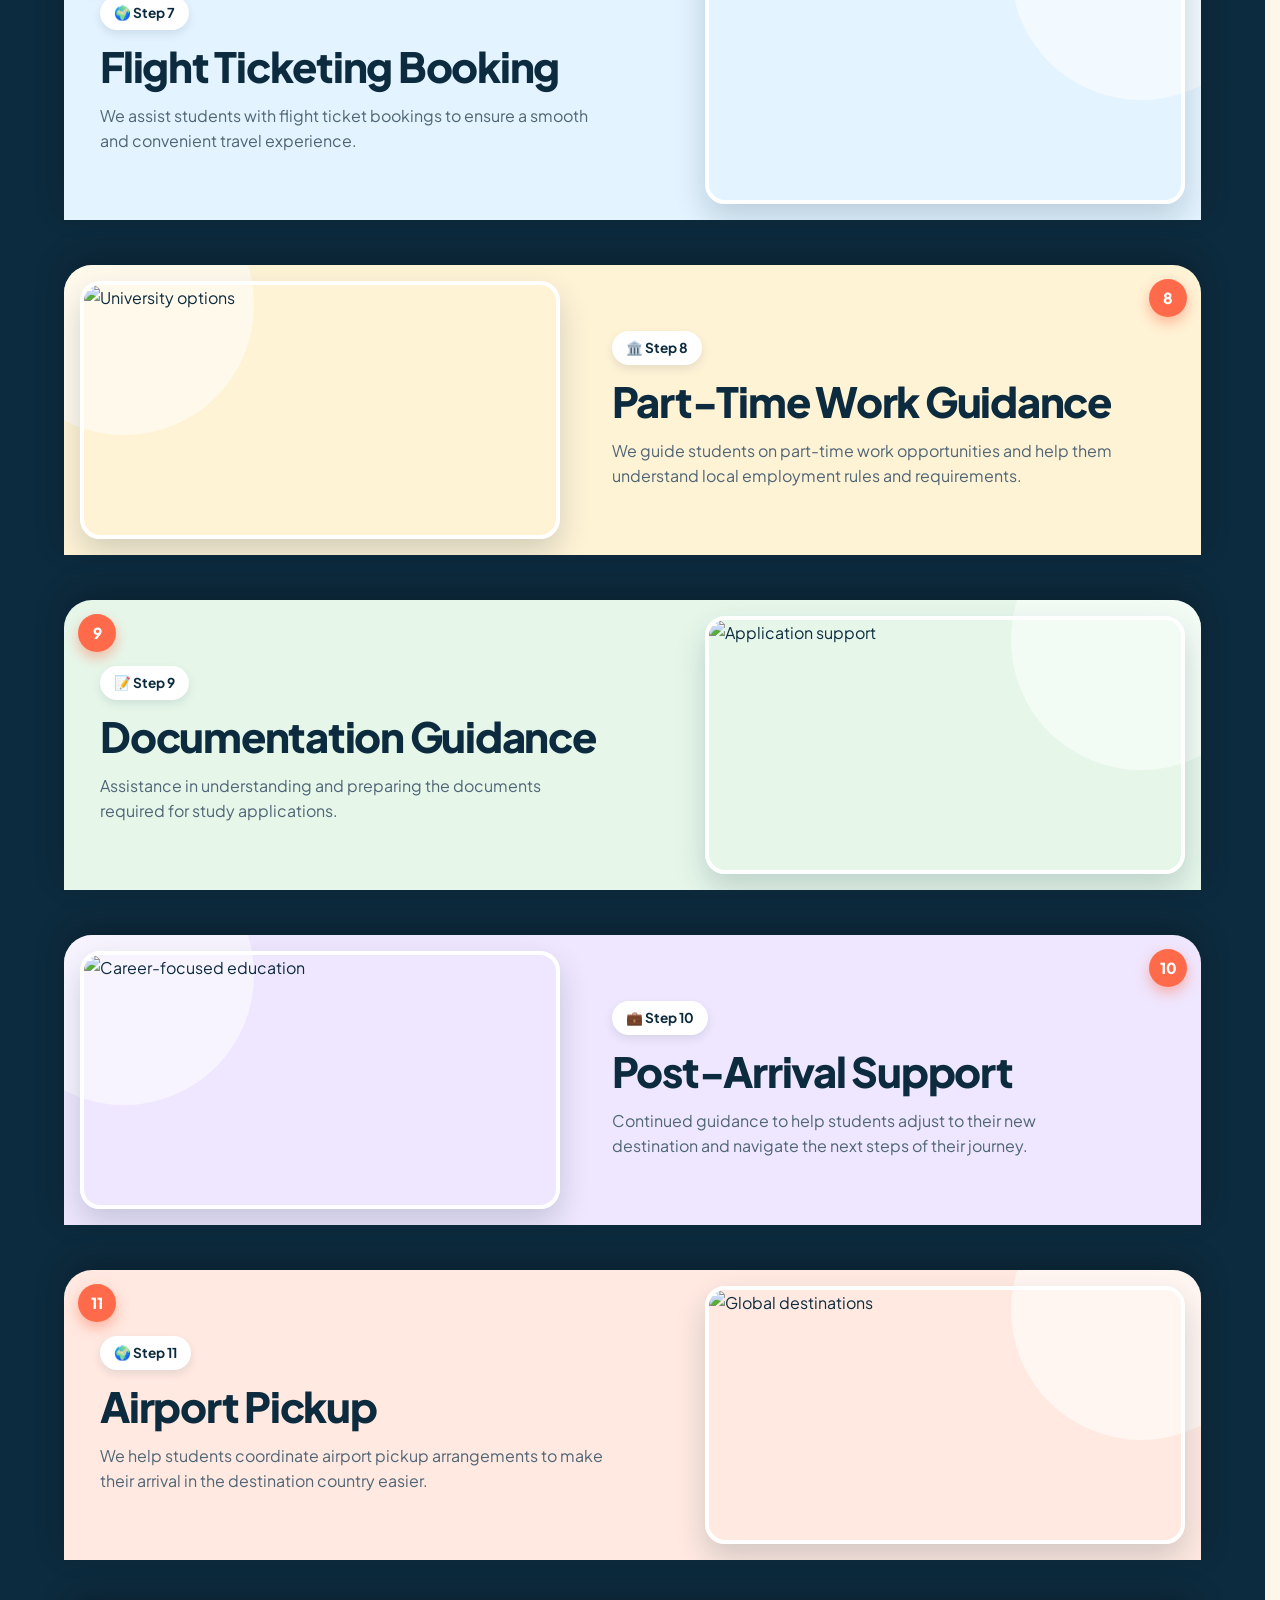
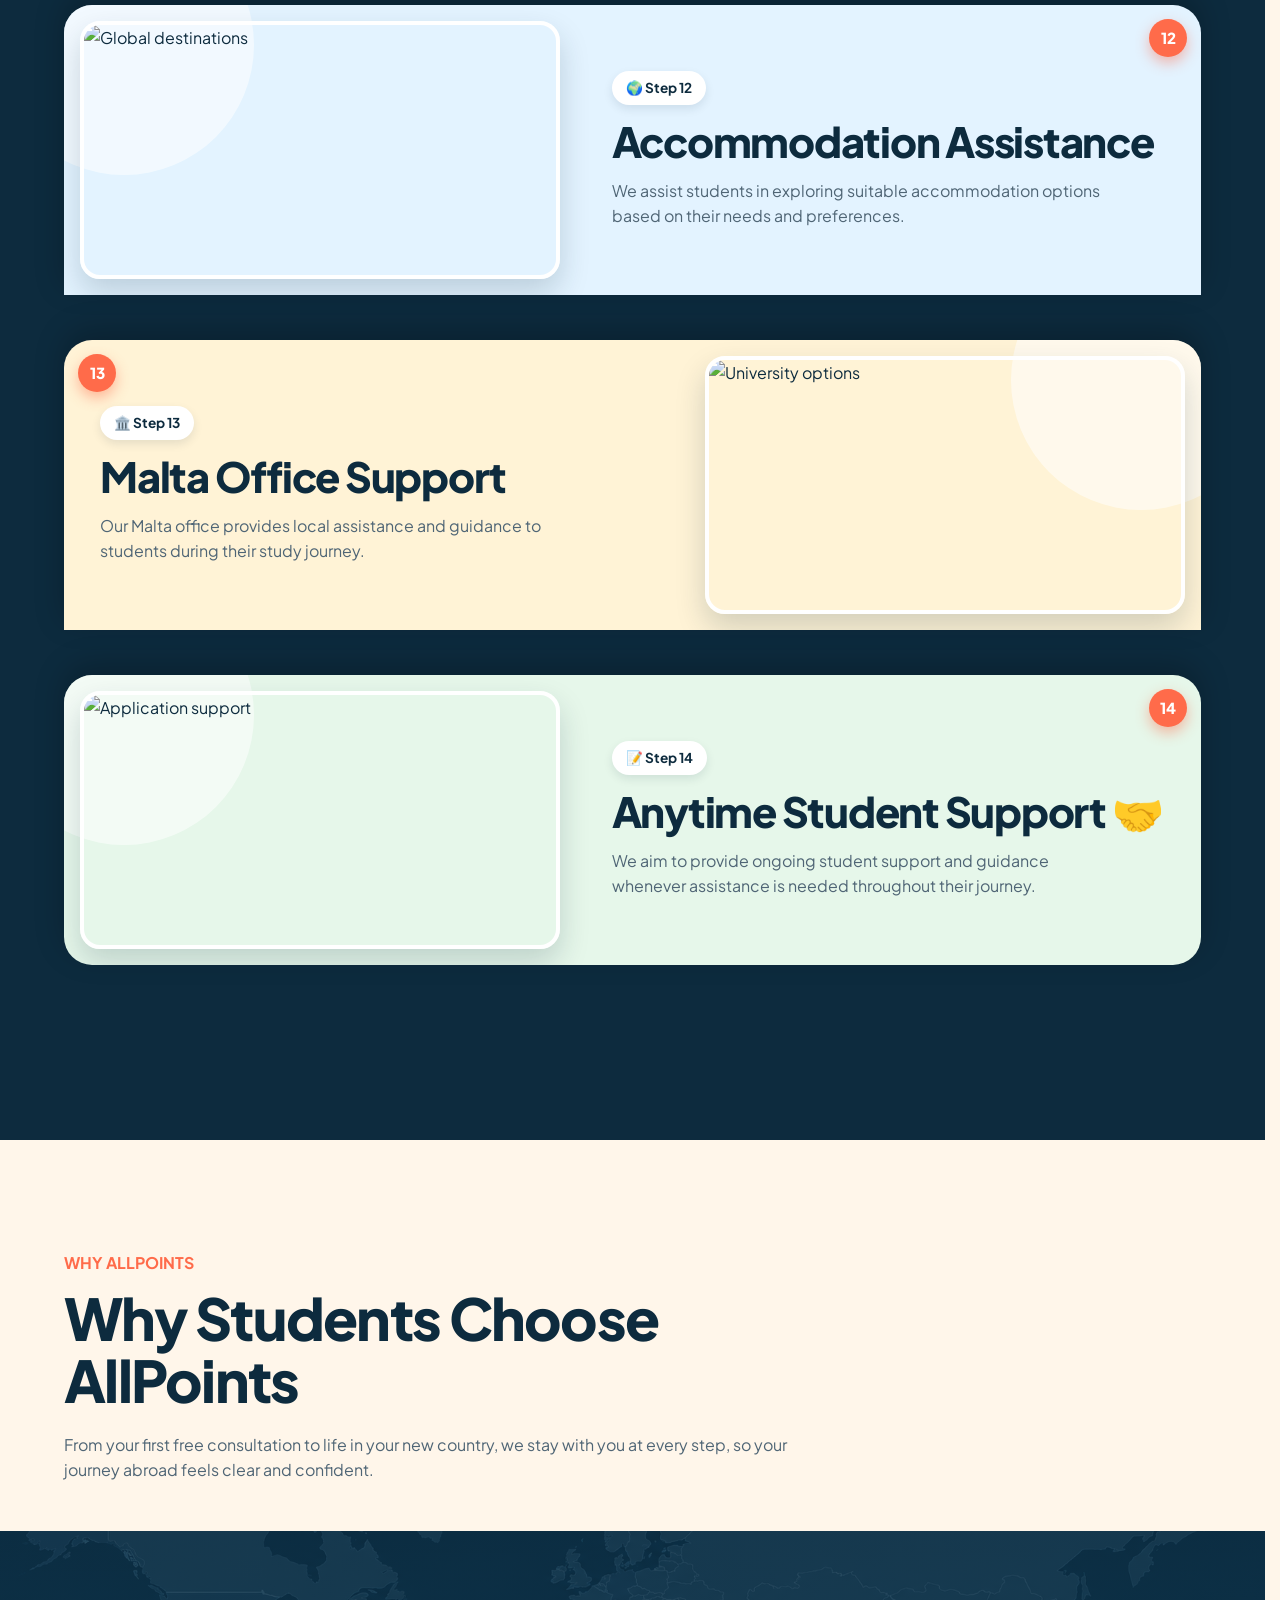
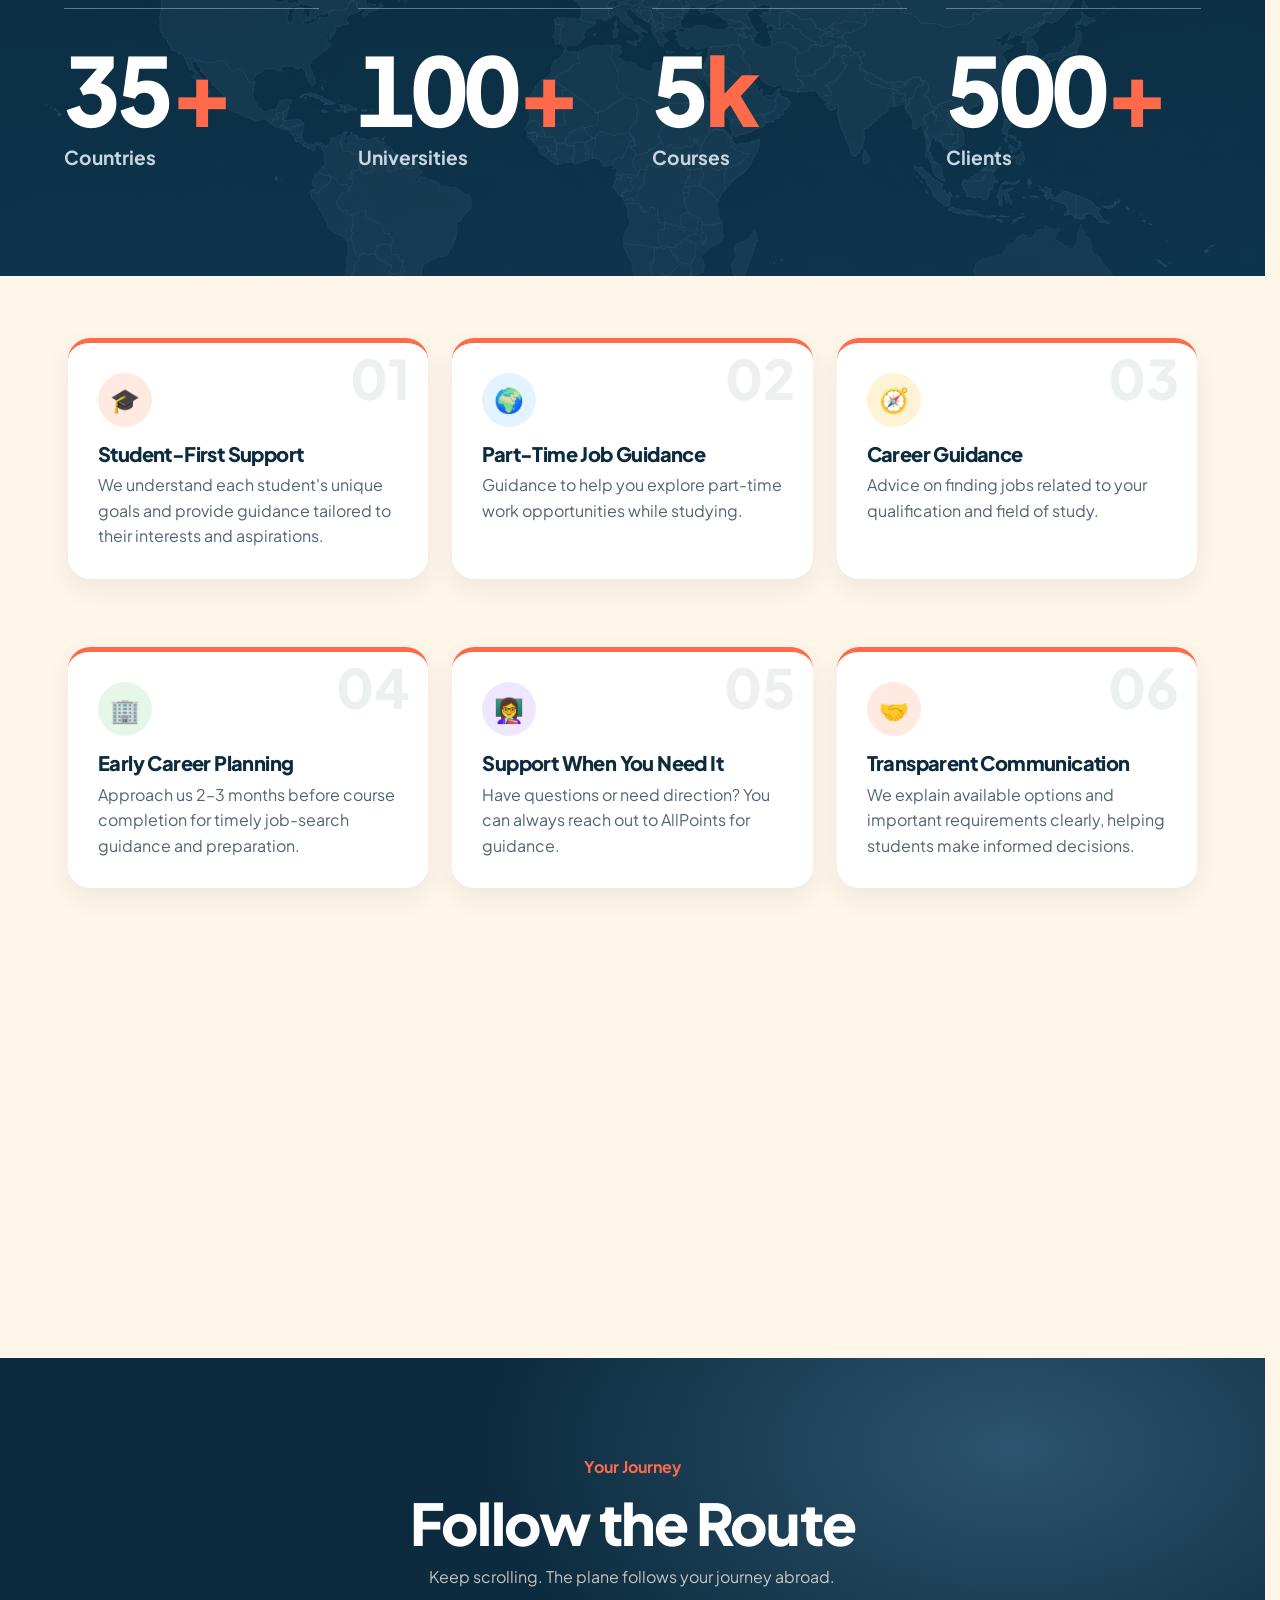
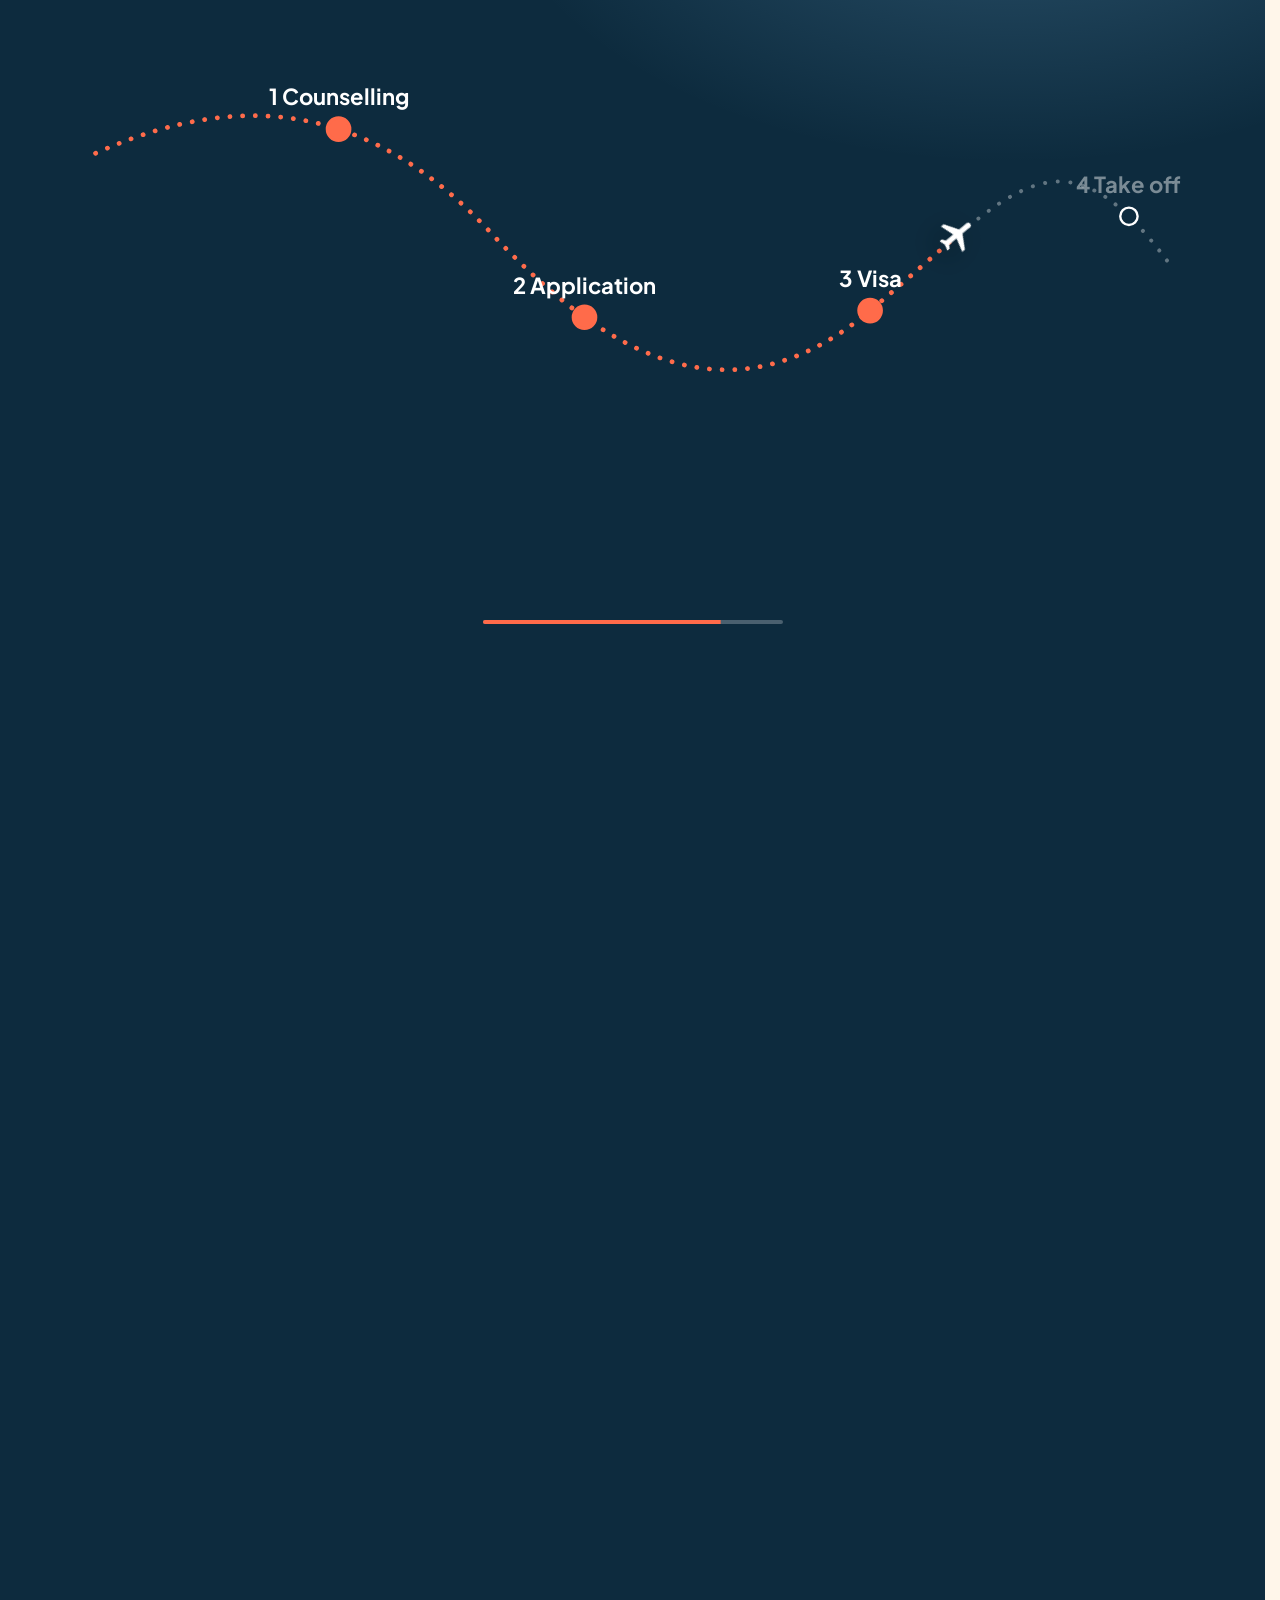
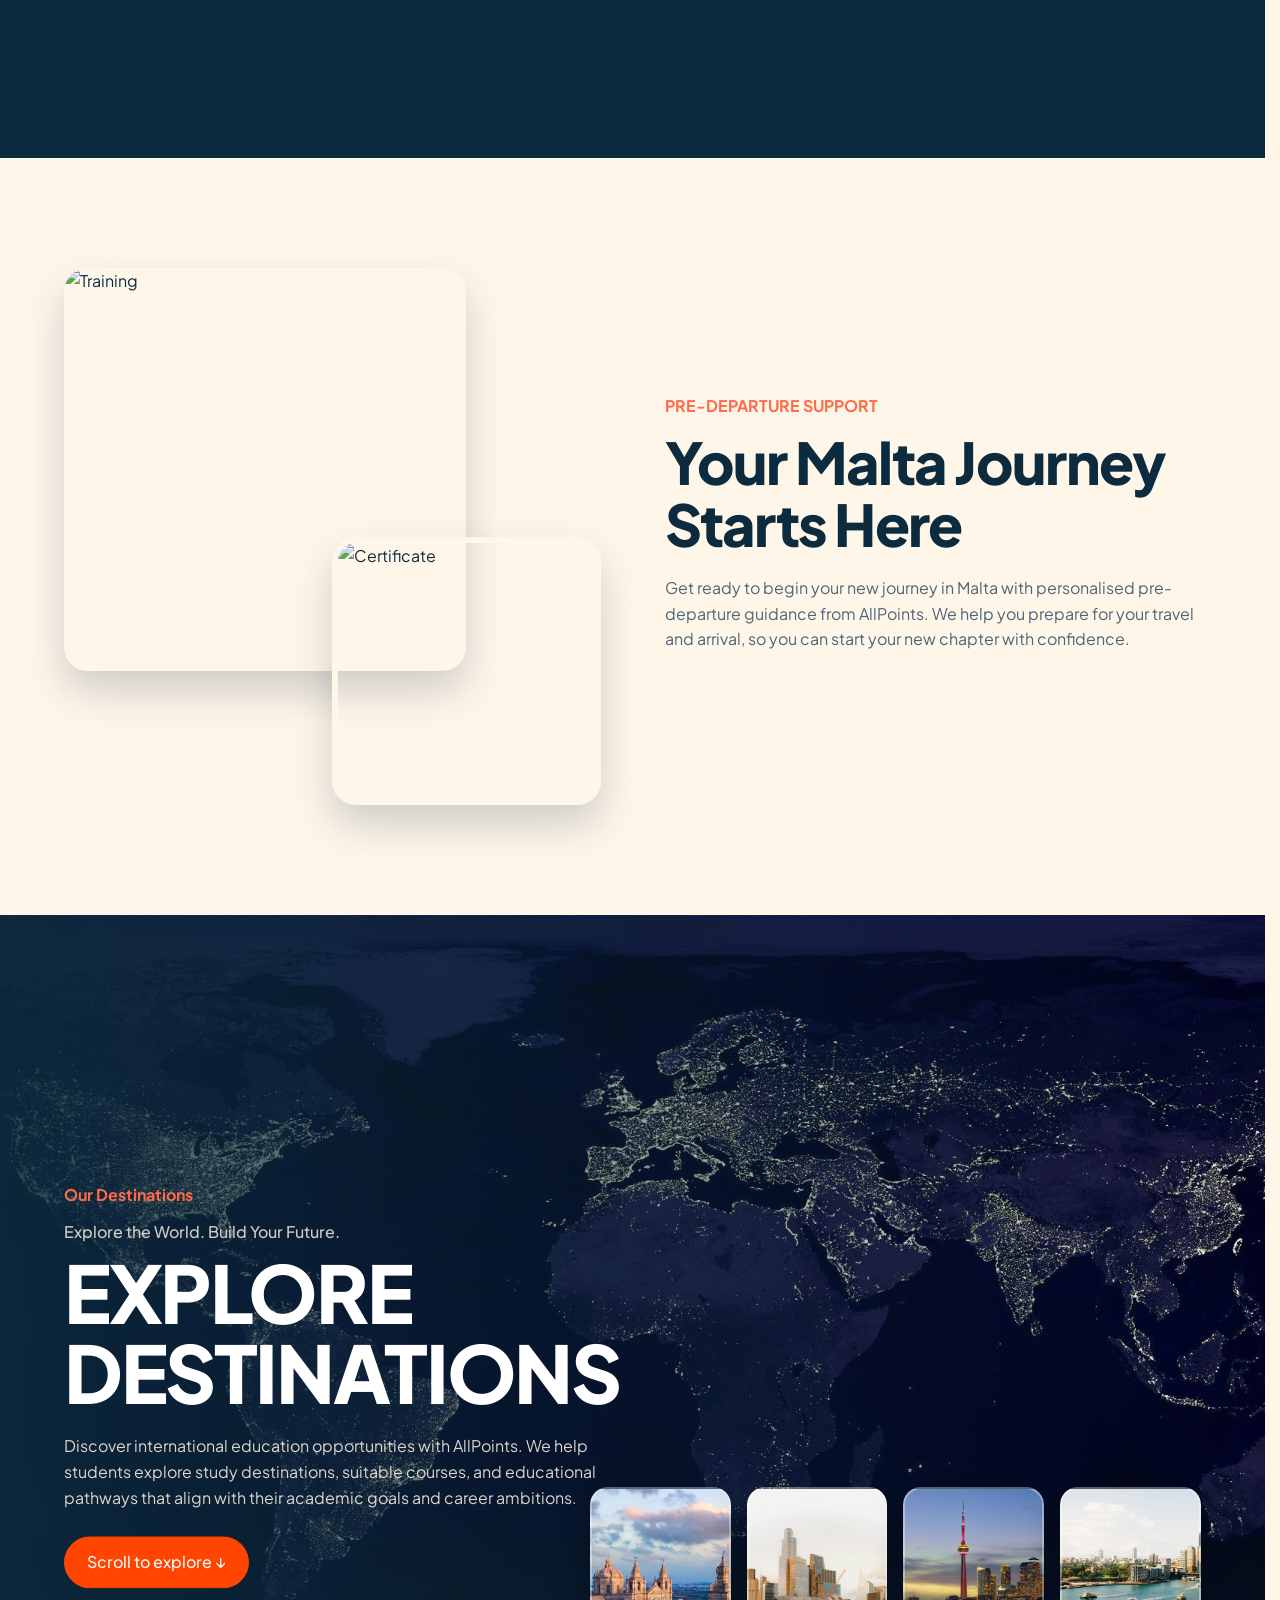
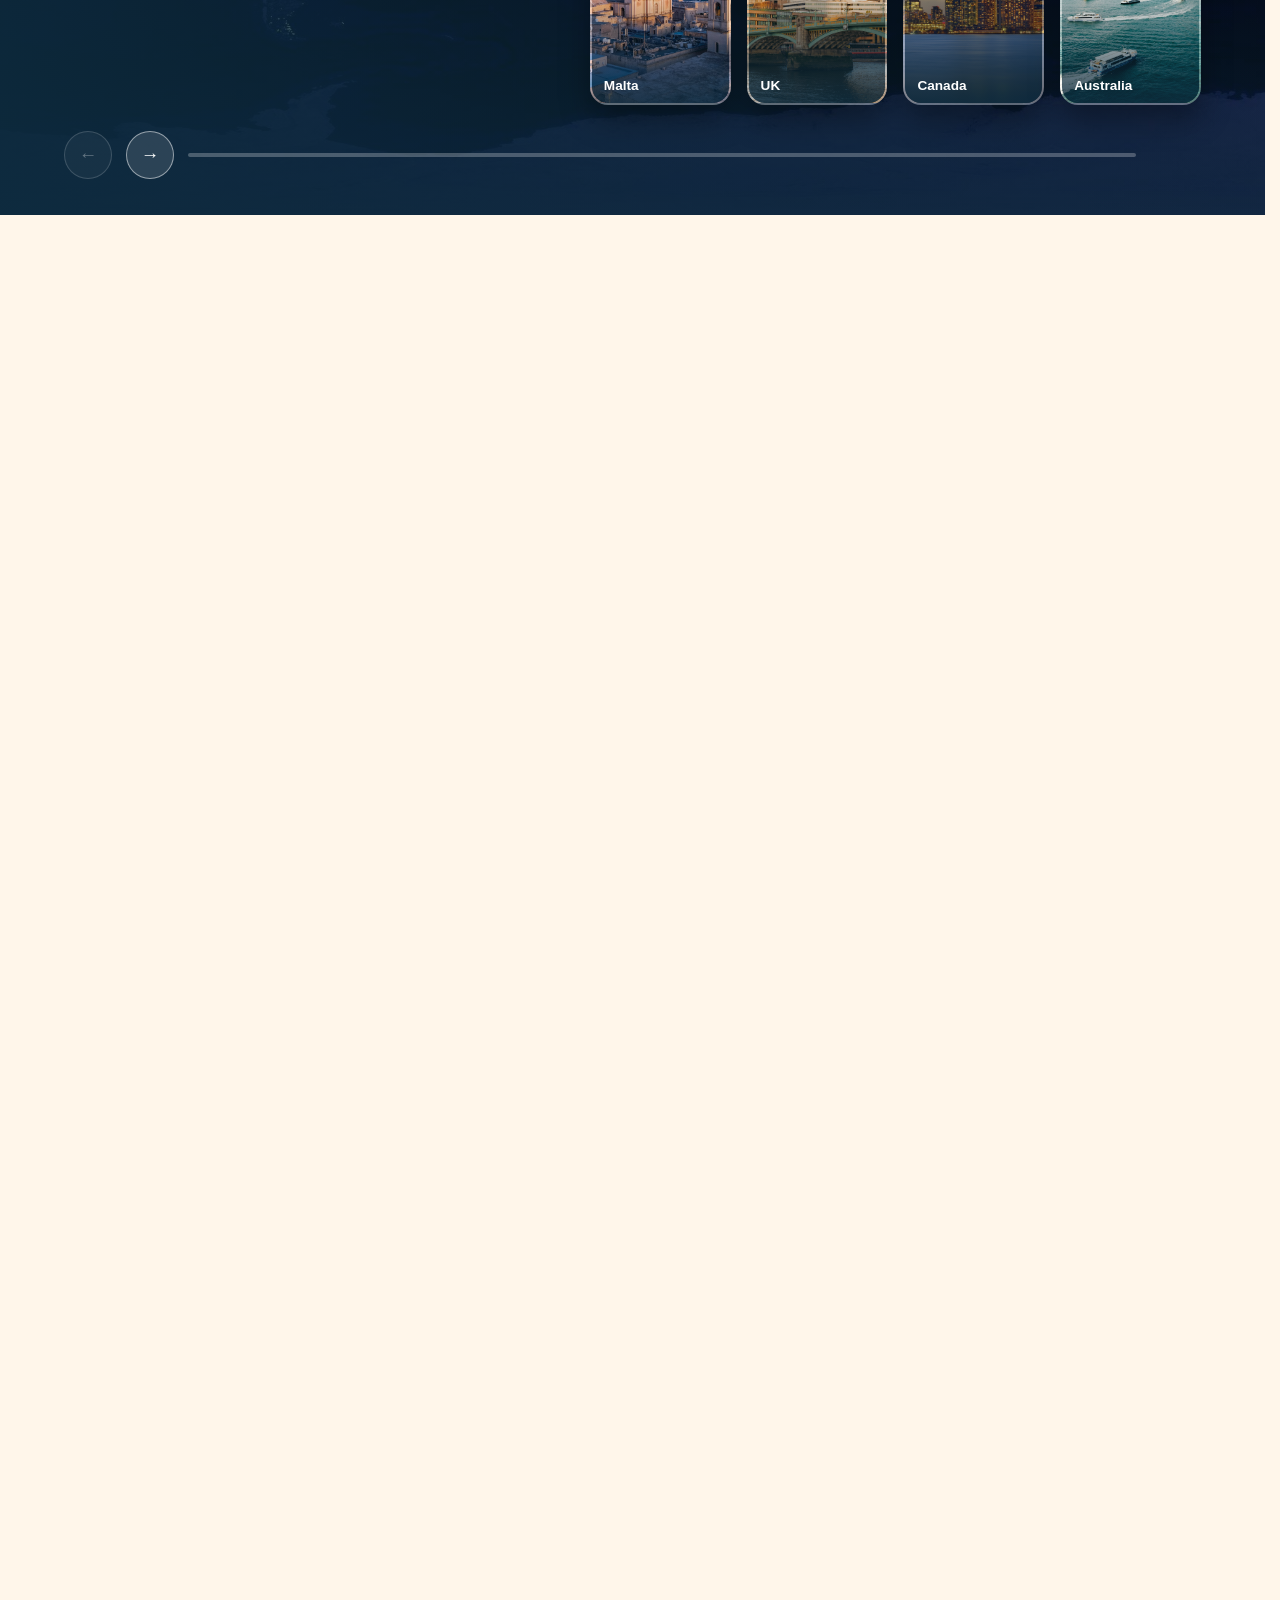
==== commit 5ad944eb: "index.html" ====
--- a/index.html
+++ b/index.html
@@ -4,6 +4,11 @@
 <meta charset="UTF-8">
 <meta name="viewport" content="width=device-width, initial-scale=1">
 <title>AllPoints | Dream Big, Study Globally</title>
+<meta name="theme-color" content="#0d2b3e">
+<meta property="og:type" content="website">
+<meta property="og:title" content="AllPoints | Dream Big, Study Globally">
+<meta property="og:description" content="Explore 35+ study abroad destinations across Europe, Asia, and North America.">
+<meta name="twitter:card" content="summary_large_image">
 <meta name="description" content="Explore 35+ study abroad destinations across Europe, Asia, and North America. Study in the USA, UK, Canada, Australia, Germany, Japan, and more.">
 <link rel="preconnect" href="https://fonts.googleapis.com">
 <link rel="preconnect" href="https://fonts.gstatic.com" crossorigin>
@@ -52,6 +57,7 @@
     <a href="#top">Home</a>
     <a href="#about">About</a>
     <a href="#services">Services</a>
+    <a href="#why">Why Allpoints</a>
     <a href="#pre-departure">Pre-Departure</a>
     <a href="#destinations">Destinations</a>
     <a href="#immigration">Immigration</a>
@@ -68,7 +74,7 @@
       <p>Explore 35+ study abroad destinations across Europe, Asia, and North America. Discover opportunities to <b>study in the USA, UK, Canada, Australia, Germany, Japan</b>, and more. Find the right international university, achieve your academic goals, and develop the skills and experience needed to build a <b>successful global career</b>.</p>
       <a class="btn" href="#cta">Start your journey →</a>
     </div>
-    <img class="hero-img" src="hero.png" alt="Student">
+    <img class="hero-img" src="hero.webp" alt="Student">
   </section>
 
   <!-- ABOUT -->
@@ -80,7 +86,7 @@
     <h2 class="reveal">Driven by Originality and Superiority</h2>
     <p class="lead reveal"><b>Trusted in more than 35+ countries in the world.</b><br>As the top foreign education advisors, we are committed to assisting students in obtaining their ideal international degrees. We assist students at every stage in finding the classes, schools, and institutions that suit their requirements and expectations around the world with our extensive support services.</p>
     </div>
-    <img src="AllPoints.png" alt="Student">
+    <div class="abt-photo"><img src="AllPoints.webp" alt="Student"></div>
   </div>
 
   <div class="wstack">
@@ -107,7 +113,7 @@
     </article>
 
 
-    <article class="wcard" style="--i:1;--tint:#e3f3ff">
+    <article class="wcard" style="--i:3;--tint:#e3f3ff">
       <div class="wcard-text">
         <h3>OUR PROMISE</h3>
         <p>Your future matters to us. From your first steps abroad to preparing for employment after graduation, AllPoints is here to guide you towards the next chapter of your journey.</p>
@@ -128,9 +134,9 @@
           <div class="wcard-text">
             <span class="tag">🌍 Step 1</span>
             <h3>Free Consultation</h3>
-            <p>Our free consultation helps students explore suitable & afforable study destinations, courses, and universities that alligns with their profile & achieve global career</p>
-          </div>
-          <div class="wimg"><img src="services image/Free Consultation.jpg" alt="Global destinations"></div>
+            <p>Our free consultation helps students explore suitable & affordable study destinations, courses, and universities that aligns with their profile & achieve global career</p>
+          </div>
+          <div class="wimg"><img src="services image/Free_Consultation.webp" alt="Global destinations"></div>
           <span class="num">1</span>
         </article>
 
@@ -140,7 +146,7 @@
             <h3>Course & University Selection</h3>
             <p>Helping students choose the right courses and universities based on their academic profile and career goals.</p>
           </div>
-          <div class="wimg"><img src="services image/Course & University Selection.jpg" alt="Global destinations"></div>
+          <div class="wimg"><img src="services image/Course___University_Selection.webp" alt="Global destinations"></div>
           <span class="num">2</span>
         </article>
 
@@ -148,9 +154,9 @@
           <div class="wcard-text">
             <span class="tag">🏛️ Step 3</span>
             <h3>Admission Application Support</h3>
-            <p>Support with visa documentation and guidance on the application process.</p>
-          </div>
-          <div class="wimg"><img src="services image/Admission Applications.jpg" alt="University options"></div>
+            <p>Support with preparing and submitting your admission applications to the selected universities.</p>
+          </div>
+          <div class="wimg"><img src="services image/Admission.webp" alt="University options"></div>
           <span class="num">3</span>
         </article>
 
@@ -160,7 +166,7 @@
             <h3>Mock Interview Guidance</h3>
             <p>We build students’ interview confidence through practice sessions and personalised guidance.</p>
           </div>
-          <div class="wimg"><img src="services image/mock.jpg" alt="Application support"></div>
+          <div class="wimg"><img src="services image/mock.webp" alt="Application support"></div>
           <span class="num">4</span>
         </article>
 
@@ -168,9 +174,9 @@
           <div class="wcard-text">
             <span class="tag">💼 Step 5</span>
             <h3>Visa Application Guidance</h3>
-            <p>Helping students explore training and certification opportunities to develop their skills.</p>
-          </div>
-          <div class="wimg"><img src="services image/VISA APPLICATION.jpg" alt="Career-focused education"></div>
+            <p>Support with visa documentation and guidance on the visa application process.</p>
+          </div>
+          <div class="wimg"><img src="services image/VISA_APPLICATION.webp" alt="Career-focused education"></div>
           <span class="num">5</span>
         </article>
 
@@ -180,7 +186,7 @@
             <h3>Pre-Departure Guidance</h3>
             <p>Preparing students for their upcoming international education journey with essential information and guidance.</p>
           </div>
-          <div class="wimg"><img src="services image/Pre-Departure.png" alt="Global destinations"></div>
+          <div class="wimg"><img src="services image/Pre-Departure.webp" alt="Global destinations"></div>
           <span class="num">6</span>
         </article>
 
@@ -190,7 +196,7 @@
             <h3>Flight Ticketing Booking</h3>
             <p>We assist students with flight ticket bookings to ensure a smooth and convenient travel experience.</p>
           </div>
-          <div class="wimg"><img src="services image/flight booking.jpg" alt="Global destinations"></div>
+          <div class="wimg"><img src="services image/flight_booking.webp" alt="Global destinations"></div>
           <span class="num">7</span>
         </article>
 
@@ -200,7 +206,7 @@
             <h3>Part-Time Work Guidance</h3>
             <p>We guide students on part-time work opportunities and help them understand local employment rules and requirements.</p>
           </div>
-          <div class="wimg"><img src="services image/part time job.jpg" alt="University options"></div>
+          <div class="wimg"><img src="services image/part_time_job.webp" alt="University options"></div>
           <span class="num">8</span>
         </article>
 
@@ -210,7 +216,7 @@
             <h3>Documentation Guidance</h3>
             <p>Assistance in understanding and preparing the documents required for study applications.</p>
           </div>
-          <div class="wimg"><img src="services image/documention.png" alt="Application support"></div>
+          <div class="wimg"><img src="services image/documention_.webp" alt="Application support"></div>
           <span class="num">9</span>
         </article>
 
@@ -220,7 +226,7 @@
             <h3>Post-Arrival Support</h3>
             <p>Continued guidance to help students adjust to their new destination and navigate the next steps of their journey.</p>
           </div>
-          <div class="wimg"><img src="services image/post-arrival.jpg" alt="Career-focused education"></div>
+          <div class="wimg"><img src="services image/post-arrival.webp" alt="Career-focused education"></div>
           <span class="num">10</span>
         </article>
         
@@ -230,7 +236,7 @@
             <h3>Airport Pickup</h3>
             <p>We help students coordinate airport pickup arrangements to make their arrival in the destination country easier.</p>
           </div>
-          <div class="wimg"><img src="services image/airport pickup.jpg" alt="Global destinations"></div>
+          <div class="wimg"><img src="services image/airport_pickup.webp" alt="Global destinations"></div>
           <span class="num">11</span>
         </article>
 
@@ -240,7 +246,7 @@
             <h3>Accommodation Assistance</h3>
             <p>We assist students in exploring suitable accommodation options based on their needs and preferences.</p>
           </div>
-          <div class="wimg"><img src="services image/Accommodation.jpg" alt="Global destinations"></div>
+          <div class="wimg"><img src="services image/Accommodation.webp" alt="Global destinations"></div>
           <span class="num">12</span>
         </article>
 
@@ -250,7 +256,7 @@
             <h3>Malta Office Support </h3>
             <p> Our Malta office provides local assistance and guidance to students during their study journey.</p>
           </div>
-          <div class="wimg"><img src="services image/malta office.jpg" alt="University options"></div>
+          <div class="wimg"><img src="services image/malta_office.webp" alt="University options"></div>
           <span class="num">13</span>
         </article>
 
@@ -260,7 +266,7 @@
             <h3>Anytime Student Support 🤝</h3>
             <p>We aim to provide ongoing student support and guidance whenever assistance is needed throughout their journey.</p>
           </div>
-          <div class="wimg"><img src="services image/any time support.jpg" alt="Application support"></div>
+          <div class="wimg"><img src="services image/any_time_support.webp" alt="Application support"></div>
           <span class="num">14</span>
         </article>
 
@@ -463,7 +469,7 @@
       </div></div>
       <div class="slide"><div class="tcard">
         <div class="tuser">
-          <div class="av"><img src="testimonials/joby.jpeg" alt="Shajil Muralidharan"></div>
+          <div class="av"><img src="testimonials/joby.jpeg" alt="Joby Joseph"></div>
           <b>JOBY JOSEPH</b>
         </div>
         <p>Choosing AllPoints was the best decision for my Malta journey.</p>
@@ -491,19 +497,7 @@
       </div></div>
 
     </div>
-    
-        <div class="twrap">
-
-          <div class="tslider reveal" id="tslider" aria-label="Student testimonials">
-            <div class="ttrack">
-              <!-- ningalude slide cards ivide angane thanne -->
-            </div>
-          </div>
-
-          <button class="tbtn tprev" id="tPrev" type="button" aria-label="Previous testimonial">←</button>
-          <button class="tbtn tnext" id="tNext" type="button" aria-label="Next testimonial">→</button>
-
-        </div>
+  </div>   <!-- tslider -->
 
     
 </section>
@@ -607,7 +601,8 @@
     <div><h4>Quick Links</h4><ul>
       <li><a href="#top">Home</a></li>
       <li><a href="#about">About Us</a></li>
-      <li><a href="#Services">Services</a></li>
+      <li><a href="#services">Services</a></li>
+      <li><a href="#why">Why Allpoints</a></li>
       <li><a href="#pre-departure">Pre-Departure</a></li>
       <li><a href="#destinations">Destination</a></li>
       <li><a href="#immigration">Immigration</a></li>
@@ -620,7 +615,7 @@
       <li>25/25, Vincenti Buildings, Strait St. Valletta, Malta</li><li>+356 9998 1341</li><li>+91 89219 98119</li><li>info@allpoints.mt</li></ul></div>
   </div>
   <div class="bottom">
-    <span>Copyright © 2024 AllPoints, All rights reserved</span>
+    <span>Copyright © 2026 AllPoints, All rights reserved</span>
     <div class="social">
       <a href="https://www.facebook.com/share/1E1UcPH69e/?mibextid=wwXIfr" target="_blank">Facebook</a>
       <a href="https://www.instagram.com/_allpoints_?xtok=MXU0MmkyM25veW9rYg==" target="_blank">Instagram</a>
@@ -663,7 +658,7 @@
             <div class="up-sel" id="upSel"></div>
           </div>
           <label>Full name<input name="name" type="text" autocomplete="name" required></label>
-          <label>Phone number<input name="phone" type="tel" autocomplete="tel" required></label>
+          <label>Phone number<input name="phone" type="tel" inputmode="numeric" maxlength="10" pattern="[0-9]{10}" placeholder="10 digit number" autocomplete="tel" required></label>
           <label>Email<input name="email" type="email" autocomplete="email" required></label>
           <label>Choose your interest course
             <select name="course" required>
@@ -692,15 +687,6 @@
     </div>
 
   </div>
-</aside>
-
-<aside class="upanel" id="allPanel" role="dialog" aria-modal="true" aria-labelledby="allTitle" aria-hidden="true">
-  <div class="up-head">
-    <div><h3 id="allTitle">All destinations</h3><small>Choose a country to see universities</small></div>
-    <button class="up-close" id="allClose" type="button" aria-label="Close">✕</button>
-  </div>
-  <div class="all-search"><input id="allSearch" type="search" placeholder="Search a country" autocomplete="off"></div>
-  <div class="up-list all-grid" id="allGrid"></div>
 </aside>
 
 <script>
--- a/style.css
+++ b/style.css
@@ -116,13 +116,51 @@
 .reveal{opacity:0;transform:translateY(40px);transition:opacity .8s,transform .8s cubic-bezier(.2,.8,.2,1)}
 .reveal.in{opacity:1;transform:none}
 
-/* ===== About ===== */
-.about{display:grid;grid-template-columns:1fr 1fr;gap:clamp(24px,5vw,72px);align-items:start}
-.points{display:grid;gap:16px}
-.point{background:#fff;border-radius:20px;padding:22px 24px;border-left:5px solid var(--coral);transition:transform .25s}
-.point:hover{transform:translateX(8px)}
-.point h3{font-size:1.2rem;margin-bottom:6px}
-.point p{color:var(--muted)}
+/* ===== About: small cards that stack on top of each other (like Services) ===== */
+
+/* SIZE: change these 3 values */
+.abt-stack{--box-w:880px;--box-h:clamp(140px,15vw,190px);--box-pad:clamp(16px,2.2vw,26px);padding-bottom:clamp(40px,6vw,70px)}
+
+.abt-stack .wstack{max-width:var(--box-w);margin:clamp(20px,3vw,40px) auto 0;padding-bottom:0}
+.abt-stack .wcard{
+  top:calc(96px + var(--i) * 14px);
+  min-height:var(--box-h);margin-bottom:10px;border-radius:24px 24px 0 0}
+.abt-stack .wcard:last-child{margin-bottom:0;border-radius:24px}
+
+/* no image: one full-width column */
+.abt-stack .wcard,.abt-stack .wcard:nth-child(even){grid-template-columns:1fr}
+.abt-stack .wcard .num,.abt-stack .wcard:nth-child(even) .num{left:auto;right:14px}
+.abt-stack .wcard-text{padding:var(--box-pad);gap:8px;padding-right:calc(var(--box-pad) + 30px)}
+.abt-stack .wcard-text h3{font-size:clamp(1.3rem,2.4vw,1.8rem)}
+.abt-stack .wcard-text p{font-size:.95rem;max-width:none}
+.abt-stack .wcard-text .tag{font-size:.78rem;padding:4px 12px}
+.abt-stack .wcard .num{width:32px;height:32px;font-size:.85rem}
+
+/* cards come in from the sides (Mission left, Vision right, Promise left) while they stack.
+   Uses the separate "translate" property, so your stacking scale effect keeps working. */
+.abt-anim .wcard{translate:-140px 0;opacity:0;transition:translate 1s cubic-bezier(.2,.8,.2,1),opacity .9s}
+.abt-anim .wcard:nth-child(even){translate:140px 0}
+.abt-anim .wcard.in,.abt-anim .wcard:nth-child(even).in{translate:0 0;opacity:1}
+
+@media (max-width:760px){
+  .abt-anim .wcard{translate:-60px 0}
+  .abt-anim .wcard:nth-child(even){translate:60px 0}
+  .abt-anim .wcard.in,.abt-anim .wcard:nth-child(even).in{translate:0 0}
+  .abt-stack .wcard{top:calc(84px + var(--i) * 12px);border-radius:22px 22px 0 0}
+  .abt-stack .wcard:last-child{border-radius:22px}
+}
+
+/* ===== About: text on the left, image on the right ===== */
+.abt-head{display:grid;grid-template-columns:1.15fr .85fr;gap:clamp(24px,5vw,72px);align-items:center}
+.abt-copy .lead{margin-bottom:0}
+.abt-photo{position:relative;justify-self:center;width:min(100%,400px);aspect-ratio:1/1.05;display:grid;place-items:end center}
+.abt-photo::before{content:"";position:absolute;width:82%;aspect-ratio:1;border-radius:50%;background:var(--coral);top:8%;left:50%;transform:translateX(-50%)}
+.abt-photo img{position:relative;width:100%;height:100%;object-fit:contain;object-position:bottom}
+@media (max-width:900px){
+  .abt-head{grid-template-columns:1fr}
+  .abt-photo{width:min(78%,320px)}
+}
+
 
 /* ===== Services ===== */
 .services{background:var(--navy);color:#fff}
@@ -133,6 +171,8 @@
 .chips{display:flex;flex-wrap:wrap;gap:12px;margin-bottom:32px}
 .chips span{padding:12px 22px;border-radius:999px;border:1px solid rgba(255,255,255,.3);font-weight:700;transition:background .2s,border-color .2s}
 .chips span:hover{background:var(--coral);border-color:var(--coral)}
+
+
 
 /* ===== Services: stacking cards ===== */
 /* ===== Services: cute stacking cards ===== */
@@ -208,6 +248,39 @@
 .stack img:first-child{width:75%;height:75%;top:0;left:0}
 .stack img:last-child{width:50%;height:50%;right:0;bottom:0;border:6px solid var(--sand);animation:float 6s ease-in-out infinite}
 
+/* ===== Why AllPoints ===== */
+/* stats band: map background, 4 columns, line on top of each */
+.why-stats{display:grid;grid-template-columns:repeat(4,1fr);gap:clamp(20px,3vw,48px);
+  margin:clamp(28px,4vw,48px) calc(var(--pad) * -1);padding:clamp(40px,6vw,80px) var(--pad) clamp(52px,8vw,110px);color:#fff;
+  /* map.png is the map you already use in the loading screen. Change .8 to show more / less of the map */
+  background:linear-gradient(rgba(13,43,62,.8),rgba(13,43,62,.8)),url('map.png') center/cover no-repeat,var(--navy)}
+.why-stats>div{border-top:1px solid rgba(255,255,255,.35);padding-top:clamp(18px,2.6vw,36px)}
+.why-stats b{display:block;font-size:clamp(3rem,7.4vw,6rem);line-height:1;font-weight:800;letter-spacing:-.04em;font-variant-numeric:tabular-nums}
+.why-stats em{font-style:normal;color:var(--coral)}
+.why-stats .lbl{display:block;margin-top:6px;font-weight:700;font-size:clamp(.95rem,1.6vw,1.2rem);color:#c9d6df}
+@media (max-width:700px){.why-stats{grid-template-columns:1fr 1fr;row-gap:32px}}
+
+/* two rows of 3 cards: row 2 slides over row 1 (stacking, like Services) */
+.why-rows{position:relative}
+.why-rows::after{content:"";display:block;height:34vh}            /* keeps the stack in place a little longer */
+.why-row{display:grid;grid-template-columns:repeat(3,1fr);gap:clamp(14px,2vw,24px);
+  position:sticky;top:96px;background:var(--sand);padding:14px 4px 34px;margin-bottom:clamp(10px,2vw,20px)}
+.why-card{position:relative;overflow:hidden;background:#fff;border-radius:22px;border-top:5px solid var(--coral);
+  padding:clamp(20px,2.6vw,30px);box-shadow:0 10px 26px rgba(13,43,62,.07)}
+.why-card.reveal{transition:opacity .8s var(--d,0s),transform .8s var(--d,0s) cubic-bezier(.2,.8,.2,1),translate .25s,box-shadow .25s}
+.why-card:hover{translate:0 -8px;box-shadow:0 20px 40px rgba(13,43,62,.14)}
+.why-card::after{content:attr(data-n);position:absolute;top:8px;right:18px;font-size:3.4rem;font-weight:800;line-height:1;color:var(--navy);opacity:.07}
+.why-ic{display:grid;place-items:center;width:54px;height:54px;margin-bottom:16px;border-radius:50%;font-size:1.5rem;
+  background:var(--t,#ffe9e1);transition:transform .4s cubic-bezier(.34,1.56,.64,1)}
+.why-card:hover .why-ic{transform:rotate(-10deg) scale(1.12)}
+.why-card h3{font-size:1.25rem;margin-bottom:8px}
+.why-card p{color:var(--muted)}
+
+@media (max-width:900px){
+  .why-rows::after{display:none}
+  .why-row{position:relative;top:auto;grid-template-columns:1fr 1fr;padding:0;background:none;margin-bottom:clamp(14px,2vw,24px)}
+}
+@media (max-width:600px){.why-row{grid-template-columns:1fr}}
 
 
 /* ===== Route animation ===== */
@@ -551,6 +624,8 @@
   .cform button{width:100%}
 }
 
+.cinfo .addr{font-weight:500;font-size:1rem;max-width:44ch;margin-top:10px}
+.cinfo .addr span{display:block;font-size:1.2rem;font-weight:800;letter-spacing:.06em;text-transform:uppercase;opacity:.85}
 
 .view-more {
   width: 100%;
@@ -786,3 +861,52 @@
   .dsl-allview{top:96px;bottom:84px}
   .dsl-allgrid{grid-template-columns:1fr 1fr}
 }
+
+/* ===== Loading screen with flying planes ===== */
+html.loader-on{overflow:hidden}
+html.loader-on .hero .kicker,
+html.loader-on .hero h1 span i,
+html.loader-on .hero p{animation-play-state:paused}         /* hero text starts after the loader */
+
+#loader{
+  position:fixed;inset:0;z-index:99990;display:none;place-items:center;overflow:hidden;color:#fff;
+  /* background:linear-gradient(180deg,#0a2233 0%,#12405c 55%,#1b5a7a 100%); */
+  transition:transform .9s cubic-bezier(.76,0,.24,1);
+  background-image: url('map.png');
+  background-size: cover;
+  background-position: center;
+  background-repeat: no-repeat;
+  width: 100%;
+  min-height: 500px;
+}
+html.has-loader #loader{display:grid}
+#loader.out{transform:translateY(-100%)}
+
+.cloud{position:absolute;width:46vw;height:15vw;border-radius:50%;background:radial-gradient(closest-side,rgba(255,255,255,.16),transparent);filter:blur(6px);animation:cloud linear infinite;will-change:transform}
+@keyframes cloud{from{transform:translateX(-60vw)}to{transform:translateX(130vw)}}
+
+.fly{position:absolute;left:0;top:var(--y);opacity:var(--o);animation:flyR var(--t) linear var(--d) infinite;will-change:transform}
+.fly.l{animation-name:flyL}
+@keyframes flyR{from{transform:translateX(-30vw)}to{transform:translateX(115vw)}}
+@keyframes flyL{from{transform:translateX(115vw)}to{transform:translateX(-30vw)}}
+.bob{display:flex;align-items:center;animation:bob 3s ease-in-out infinite alternate}
+.fly.l .bob{flex-direction:row-reverse}
+@keyframes bob{from{transform:translateY(-10px)}to{transform:translateY(10px)}}
+.trail{width:18vw;height:3px;margin-right:6px;
+  background:repeating-linear-gradient(90deg,rgba(255,255,255,.9) 0 3px,transparent 3px 11px);
+  -webkit-mask-image:linear-gradient(90deg,transparent,#000);mask-image:linear-gradient(90deg,transparent,#000)}
+.fly.l .trail{margin:0 0 0 6px;-webkit-mask-image:linear-gradient(270deg,transparent,#000);mask-image:linear-gradient(270deg,transparent,#000)}
+.pl{width:var(--s);height:var(--s);flex:none;transform:rotate(90deg);fill:#fff;filter:drop-shadow(0 4px 6px rgba(0,0,0,.35))}
+.fly.l .pl{transform:rotate(-90deg)}
+
+.l-box{position:relative;z-index:2;display:grid;justify-items:center;gap:16px;padding:0 20px;text-align:center}
+.l-logo{height:clamp(44px,8vw,64px);width:auto;animation:lIn .9s cubic-bezier(.2,.8,.2,1) both}
+.l-word{font-family:Georgia,serif;font-size:clamp(1.8rem,5vw,2.6rem);font-weight:700;letter-spacing:.06em;animation:lIn .9s cubic-bezier(.2,.8,.2,1) both}
+.l-bar{width:min(280px,70vw);height:4px;border-radius:4px;background:rgba(255,255,255,.22);overflow:hidden}
+.l-bar span{display:block;height:100%;background:var(--coral);transform:scaleX(0);transform-origin:left}
+.l-num{font-size:clamp(1.4rem,4vw,2rem);font-weight:800;font-variant-numeric:tabular-nums}
+.l-tag{color:rgba(255,246,234,.8);animation:lFade .8s .4s both}
+.l-skip{position:absolute;z-index:3;right:clamp(18px,4vw,40px);bottom:clamp(18px,4vw,36px);background:none;border:0;color:rgba(255,255,255,.6);font:inherit;cursor:pointer;transition:color .2s}
+.l-skip:hover{color:var(--coral)}
+@keyframes lIn{from{opacity:0;transform:translateY(18px) scale(.92)}}
+@keyframes lFade{from{opacity:0;transform:translateY(10px)}}
--- a/style.css
+++ b/style.css
@@ -116,13 +116,51 @@
 .reveal{opacity:0;transform:translateY(40px);transition:opacity .8s,transform .8s cubic-bezier(.2,.8,.2,1)}
 .reveal.in{opacity:1;transform:none}
 
-/* ===== About ===== */
-.about{display:grid;grid-template-columns:1fr 1fr;gap:clamp(24px,5vw,72px);align-items:start}
-.points{display:grid;gap:16px}
-.point{background:#fff;border-radius:20px;padding:22px 24px;border-left:5px solid var(--coral);transition:transform .25s}
-.point:hover{transform:translateX(8px)}
-.point h3{font-size:1.2rem;margin-bottom:6px}
-.point p{color:var(--muted)}
+/* ===== About: small cards that stack on top of each other (like Services) ===== */
+
+/* SIZE: change these 3 values */
+.abt-stack{--box-w:880px;--box-h:clamp(140px,15vw,190px);--box-pad:clamp(16px,2.2vw,26px);padding-bottom:clamp(40px,6vw,70px)}
+
+.abt-stack .wstack{max-width:var(--box-w);margin:clamp(20px,3vw,40px) auto 0;padding-bottom:0}
+.abt-stack .wcard{
+  top:calc(96px + var(--i) * 14px);
+  min-height:var(--box-h);margin-bottom:10px;border-radius:24px 24px 0 0}
+.abt-stack .wcard:last-child{margin-bottom:0;border-radius:24px}
+
+/* no image: one full-width column */
+.abt-stack .wcard,.abt-stack .wcard:nth-child(even){grid-template-columns:1fr}
+.abt-stack .wcard .num,.abt-stack .wcard:nth-child(even) .num{left:auto;right:14px}
+.abt-stack .wcard-text{padding:var(--box-pad);gap:8px;padding-right:calc(var(--box-pad) + 30px)}
+.abt-stack .wcard-text h3{font-size:clamp(1.3rem,2.4vw,1.8rem)}
+.abt-stack .wcard-text p{font-size:.95rem;max-width:none}
+.abt-stack .wcard-text .tag{font-size:.78rem;padding:4px 12px}
+.abt-stack .wcard .num{width:32px;height:32px;font-size:.85rem}
+
+/* cards come in from the sides (Mission left, Vision right, Promise left) while they stack.
+   Uses the separate "translate" property, so your stacking scale effect keeps working. */
+.abt-anim .wcard{translate:-140px 0;opacity:0;transition:translate 1s cubic-bezier(.2,.8,.2,1),opacity .9s}
+.abt-anim .wcard:nth-child(even){translate:140px 0}
+.abt-anim .wcard.in,.abt-anim .wcard:nth-child(even).in{translate:0 0;opacity:1}
+
+@media (max-width:760px){
+  .abt-anim .wcard{translate:-60px 0}
+  .abt-anim .wcard:nth-child(even){translate:60px 0}
+  .abt-anim .wcard.in,.abt-anim .wcard:nth-child(even).in{translate:0 0}
+  .abt-stack .wcard{top:calc(84px + var(--i) * 12px);border-radius:22px 22px 0 0}
+  .abt-stack .wcard:last-child{border-radius:22px}
+}
+
+/* ===== About: text on the left, image on the right ===== */
+.abt-head{display:grid;grid-template-columns:1.15fr .85fr;gap:clamp(24px,5vw,72px);align-items:center}
+.abt-copy .lead{margin-bottom:0}
+.abt-photo{position:relative;justify-self:center;width:min(100%,400px);aspect-ratio:1/1.05;display:grid;place-items:end center}
+.abt-photo::before{content:"";position:absolute;width:82%;aspect-ratio:1;border-radius:50%;background:var(--coral);top:8%;left:50%;transform:translateX(-50%)}
+.abt-photo img{position:relative;width:100%;height:100%;object-fit:contain;object-position:bottom}
+@media (max-width:900px){
+  .abt-head{grid-template-columns:1fr}
+  .abt-photo{width:min(78%,320px)}
+}
+
 
 /* ===== Services ===== */
 .services{background:var(--navy);color:#fff}
@@ -133,6 +171,8 @@
 .chips{display:flex;flex-wrap:wrap;gap:12px;margin-bottom:32px}
 .chips span{padding:12px 22px;border-radius:999px;border:1px solid rgba(255,255,255,.3);font-weight:700;transition:background .2s,border-color .2s}
 .chips span:hover{background:var(--coral);border-color:var(--coral)}
+
+
 
 /* ===== Services: stacking cards ===== */
 /* ===== Services: cute stacking cards ===== */
@@ -208,6 +248,39 @@
 .stack img:first-child{width:75%;height:75%;top:0;left:0}
 .stack img:last-child{width:50%;height:50%;right:0;bottom:0;border:6px solid var(--sand);animation:float 6s ease-in-out infinite}
 
+/* ===== Why AllPoints ===== */
+/* stats band: map background, 4 columns, line on top of each */
+.why-stats{display:grid;grid-template-columns:repeat(4,1fr);gap:clamp(20px,3vw,48px);
+  margin:clamp(28px,4vw,48px) calc(var(--pad) * -1);padding:clamp(40px,6vw,80px) var(--pad) clamp(52px,8vw,110px);color:#fff;
+  /* map.png is the map you already use in the loading screen. Change .8 to show more / less of the map */
+  background:linear-gradient(rgba(13,43,62,.8),rgba(13,43,62,.8)),url('map.png') center/cover no-repeat,var(--navy)}
+.why-stats>div{border-top:1px solid rgba(255,255,255,.35);padding-top:clamp(18px,2.6vw,36px)}
+.why-stats b{display:block;font-size:clamp(3rem,7.4vw,6rem);line-height:1;font-weight:800;letter-spacing:-.04em;font-variant-numeric:tabular-nums}
+.why-stats em{font-style:normal;color:var(--coral)}
+.why-stats .lbl{display:block;margin-top:6px;font-weight:700;font-size:clamp(.95rem,1.6vw,1.2rem);color:#c9d6df}
+@media (max-width:700px){.why-stats{grid-template-columns:1fr 1fr;row-gap:32px}}
+
+/* two rows of 3 cards: row 2 slides over row 1 (stacking, like Services) */
+.why-rows{position:relative}
+.why-rows::after{content:"";display:block;height:34vh}            /* keeps the stack in place a little longer */
+.why-row{display:grid;grid-template-columns:repeat(3,1fr);gap:clamp(14px,2vw,24px);
+  position:sticky;top:96px;background:var(--sand);padding:14px 4px 34px;margin-bottom:clamp(10px,2vw,20px)}
+.why-card{position:relative;overflow:hidden;background:#fff;border-radius:22px;border-top:5px solid var(--coral);
+  padding:clamp(20px,2.6vw,30px);box-shadow:0 10px 26px rgba(13,43,62,.07)}
+.why-card.reveal{transition:opacity .8s var(--d,0s),transform .8s var(--d,0s) cubic-bezier(.2,.8,.2,1),translate .25s,box-shadow .25s}
+.why-card:hover{translate:0 -8px;box-shadow:0 20px 40px rgba(13,43,62,.14)}
+.why-card::after{content:attr(data-n);position:absolute;top:8px;right:18px;font-size:3.4rem;font-weight:800;line-height:1;color:var(--navy);opacity:.07}
+.why-ic{display:grid;place-items:center;width:54px;height:54px;margin-bottom:16px;border-radius:50%;font-size:1.5rem;
+  background:var(--t,#ffe9e1);transition:transform .4s cubic-bezier(.34,1.56,.64,1)}
+.why-card:hover .why-ic{transform:rotate(-10deg) scale(1.12)}
+.why-card h3{font-size:1.25rem;margin-bottom:8px}
+.why-card p{color:var(--muted)}
+
+@media (max-width:900px){
+  .why-rows::after{display:none}
+  .why-row{position:relative;top:auto;grid-template-columns:1fr 1fr;padding:0;background:none;margin-bottom:clamp(14px,2vw,24px)}
+}
+@media (max-width:600px){.why-row{grid-template-columns:1fr}}
 
 
 /* ===== Route animation ===== */
@@ -551,6 +624,8 @@
   .cform button{width:100%}
 }
 
+.cinfo .addr{font-weight:500;font-size:1rem;max-width:44ch;margin-top:10px}
+.cinfo .addr span{display:block;font-size:1.2rem;font-weight:800;letter-spacing:.06em;text-transform:uppercase;opacity:.85}
 
 .view-more {
   width: 100%;
@@ -786,3 +861,52 @@
   .dsl-allview{top:96px;bottom:84px}
   .dsl-allgrid{grid-template-columns:1fr 1fr}
 }
+
+/* ===== Loading screen with flying planes ===== */
+html.loader-on{overflow:hidden}
+html.loader-on .hero .kicker,
+html.loader-on .hero h1 span i,
+html.loader-on .hero p{animation-play-state:paused}         /* hero text starts after the loader */
+
+#loader{
+  position:fixed;inset:0;z-index:99990;display:none;place-items:center;overflow:hidden;color:#fff;
+  /* background:linear-gradient(180deg,#0a2233 0%,#12405c 55%,#1b5a7a 100%); */
+  transition:transform .9s cubic-bezier(.76,0,.24,1);
+  background-image: url('map.png');
+  background-size: cover;
+  background-position: center;
+  background-repeat: no-repeat;
+  width: 100%;
+  min-height: 500px;
+}
+html.has-loader #loader{display:grid}
+#loader.out{transform:translateY(-100%)}
+
+.cloud{position:absolute;width:46vw;height:15vw;border-radius:50%;background:radial-gradient(closest-side,rgba(255,255,255,.16),transparent);filter:blur(6px);animation:cloud linear infinite;will-change:transform}
+@keyframes cloud{from{transform:translateX(-60vw)}to{transform:translateX(130vw)}}
+
+.fly{position:absolute;left:0;top:var(--y);opacity:var(--o);animation:flyR var(--t) linear var(--d) infinite;will-change:transform}
+.fly.l{animation-name:flyL}
+@keyframes flyR{from{transform:translateX(-30vw)}to{transform:translateX(115vw)}}
+@keyframes flyL{from{transform:translateX(115vw)}to{transform:translateX(-30vw)}}
+.bob{display:flex;align-items:center;animation:bob 3s ease-in-out infinite alternate}
+.fly.l .bob{flex-direction:row-reverse}
+@keyframes bob{from{transform:translateY(-10px)}to{transform:translateY(10px)}}
+.trail{width:18vw;height:3px;margin-right:6px;
+  background:repeating-linear-gradient(90deg,rgba(255,255,255,.9) 0 3px,transparent 3px 11px);
+  -webkit-mask-image:linear-gradient(90deg,transparent,#000);mask-image:linear-gradient(90deg,transparent,#000)}
+.fly.l .trail{margin:0 0 0 6px;-webkit-mask-image:linear-gradient(270deg,transparent,#000);mask-image:linear-gradient(270deg,transparent,#000)}
+.pl{width:var(--s);height:var(--s);flex:none;transform:rotate(90deg);fill:#fff;filter:drop-shadow(0 4px 6px rgba(0,0,0,.35))}
+.fly.l .pl{transform:rotate(-90deg)}
+
+.l-box{position:relative;z-index:2;display:grid;justify-items:center;gap:16px;padding:0 20px;text-align:center}
+.l-logo{height:clamp(44px,8vw,64px);width:auto;animation:lIn .9s cubic-bezier(.2,.8,.2,1) both}
+.l-word{font-family:Georgia,serif;font-size:clamp(1.8rem,5vw,2.6rem);font-weight:700;letter-spacing:.06em;animation:lIn .9s cubic-bezier(.2,.8,.2,1) both}
+.l-bar{width:min(280px,70vw);height:4px;border-radius:4px;background:rgba(255,255,255,.22);overflow:hidden}
+.l-bar span{display:block;height:100%;background:var(--coral);transform:scaleX(0);transform-origin:left}
+.l-num{font-size:clamp(1.4rem,4vw,2rem);font-weight:800;font-variant-numeric:tabular-nums}
+.l-tag{color:rgba(255,246,234,.8);animation:lFade .8s .4s both}
+.l-skip{position:absolute;z-index:3;right:clamp(18px,4vw,40px);bottom:clamp(18px,4vw,36px);background:none;border:0;color:rgba(255,255,255,.6);font:inherit;cursor:pointer;transition:color .2s}
+.l-skip:hover{color:var(--coral)}
+@keyframes lIn{from{opacity:0;transform:translateY(18px) scale(.92)}}
+@keyframes lFade{from{opacity:0;transform:translateY(10px)}}
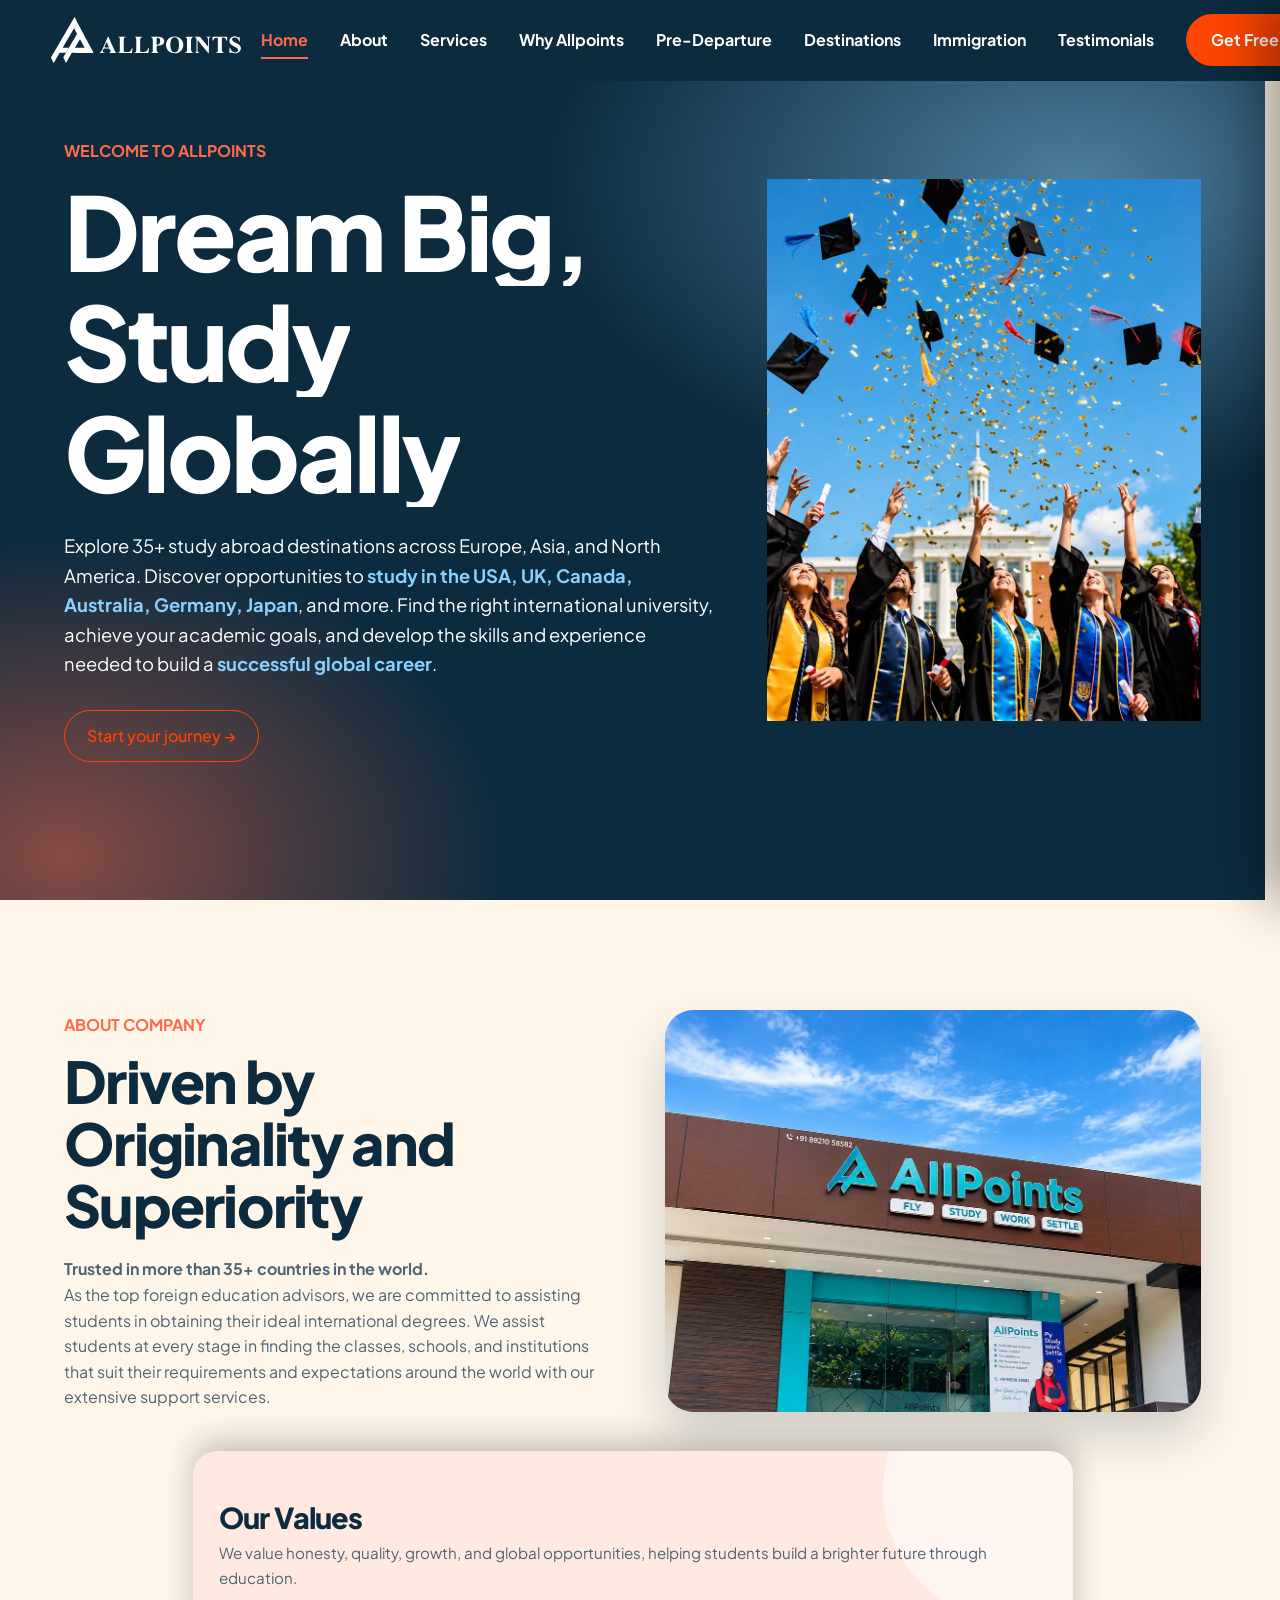
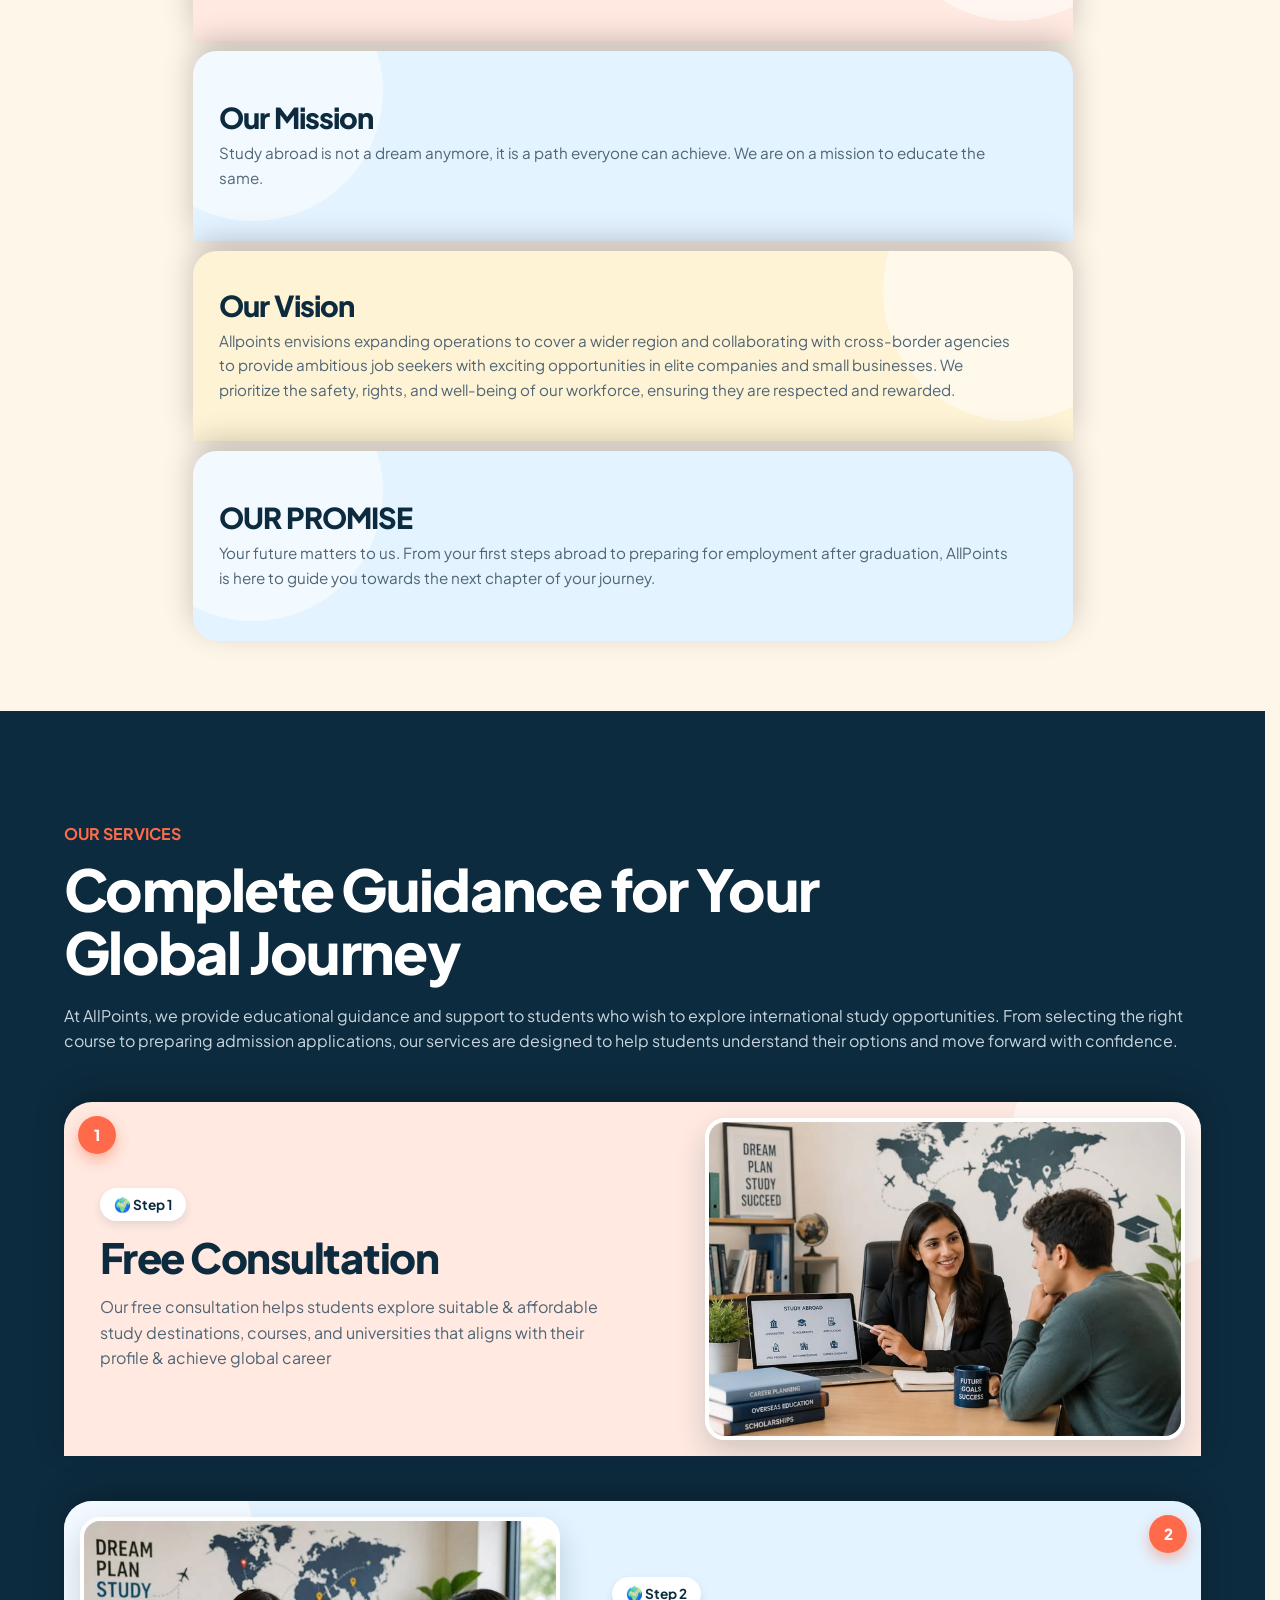
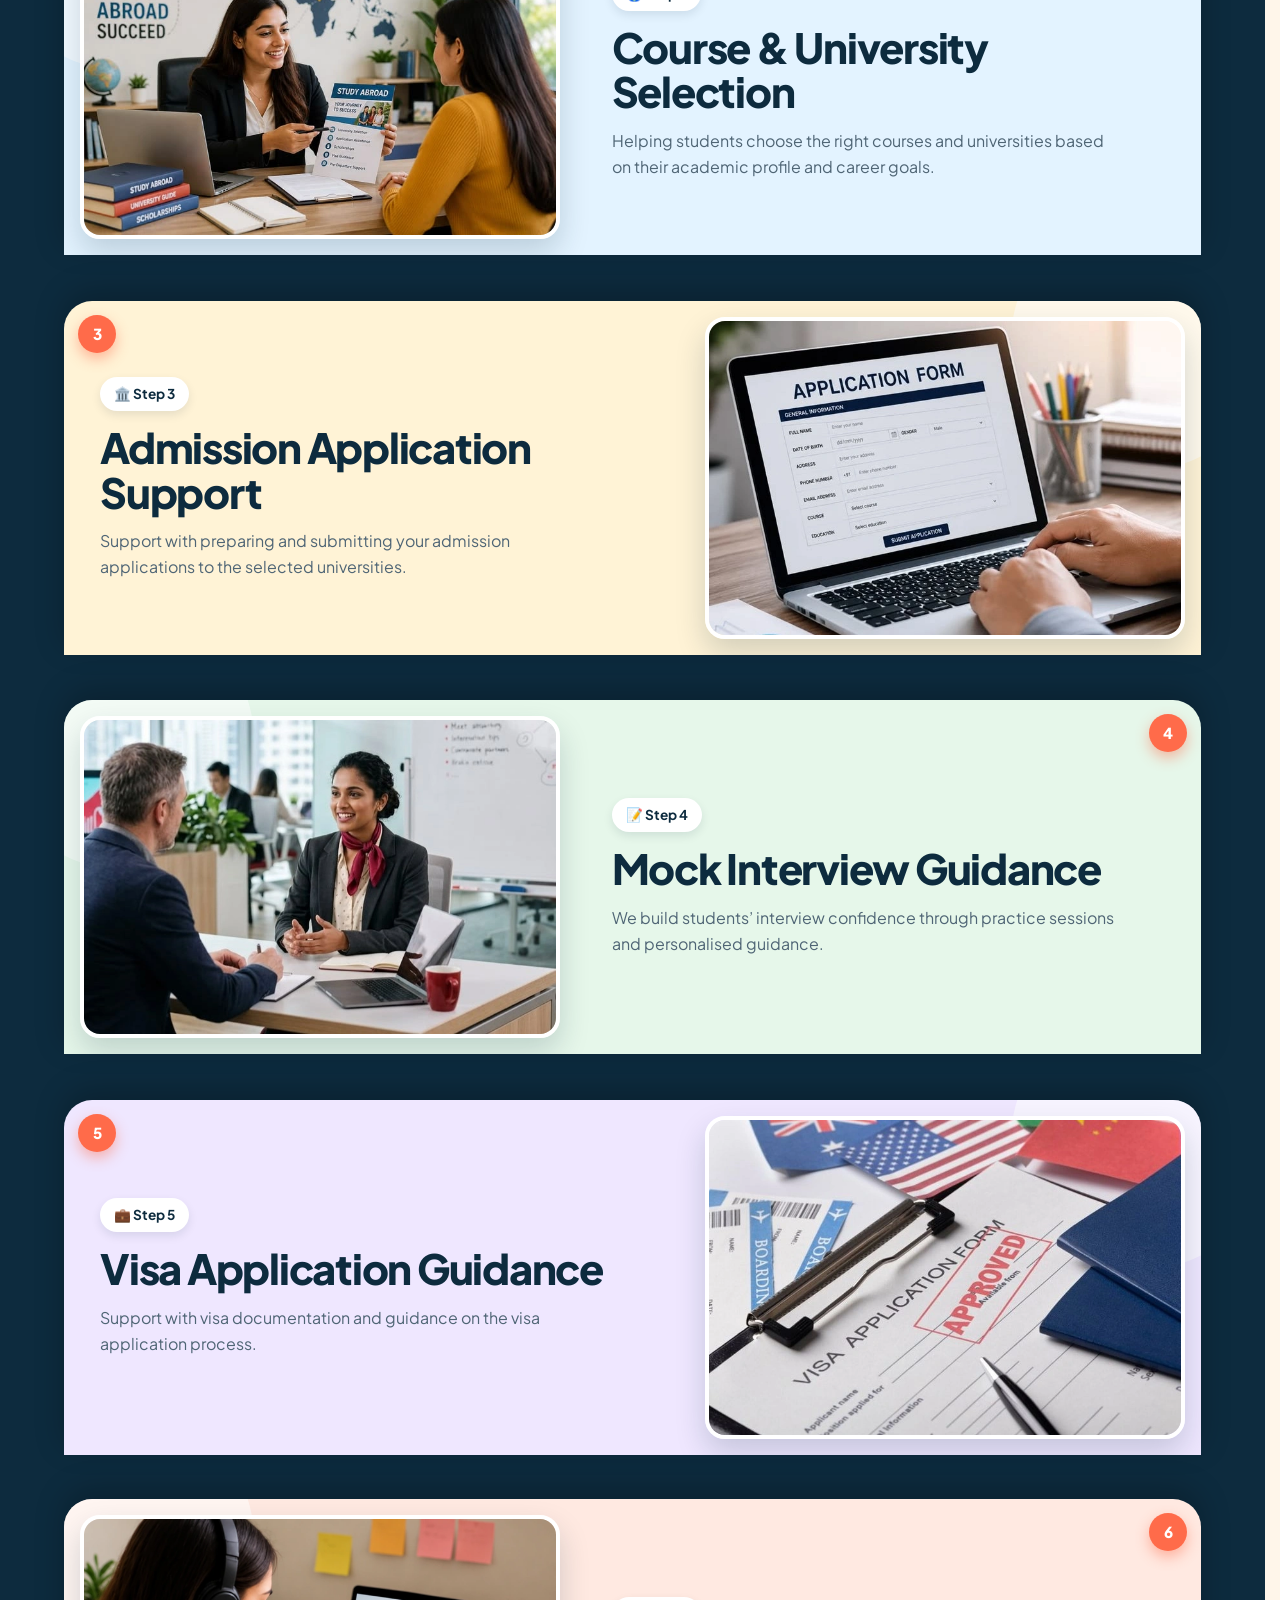
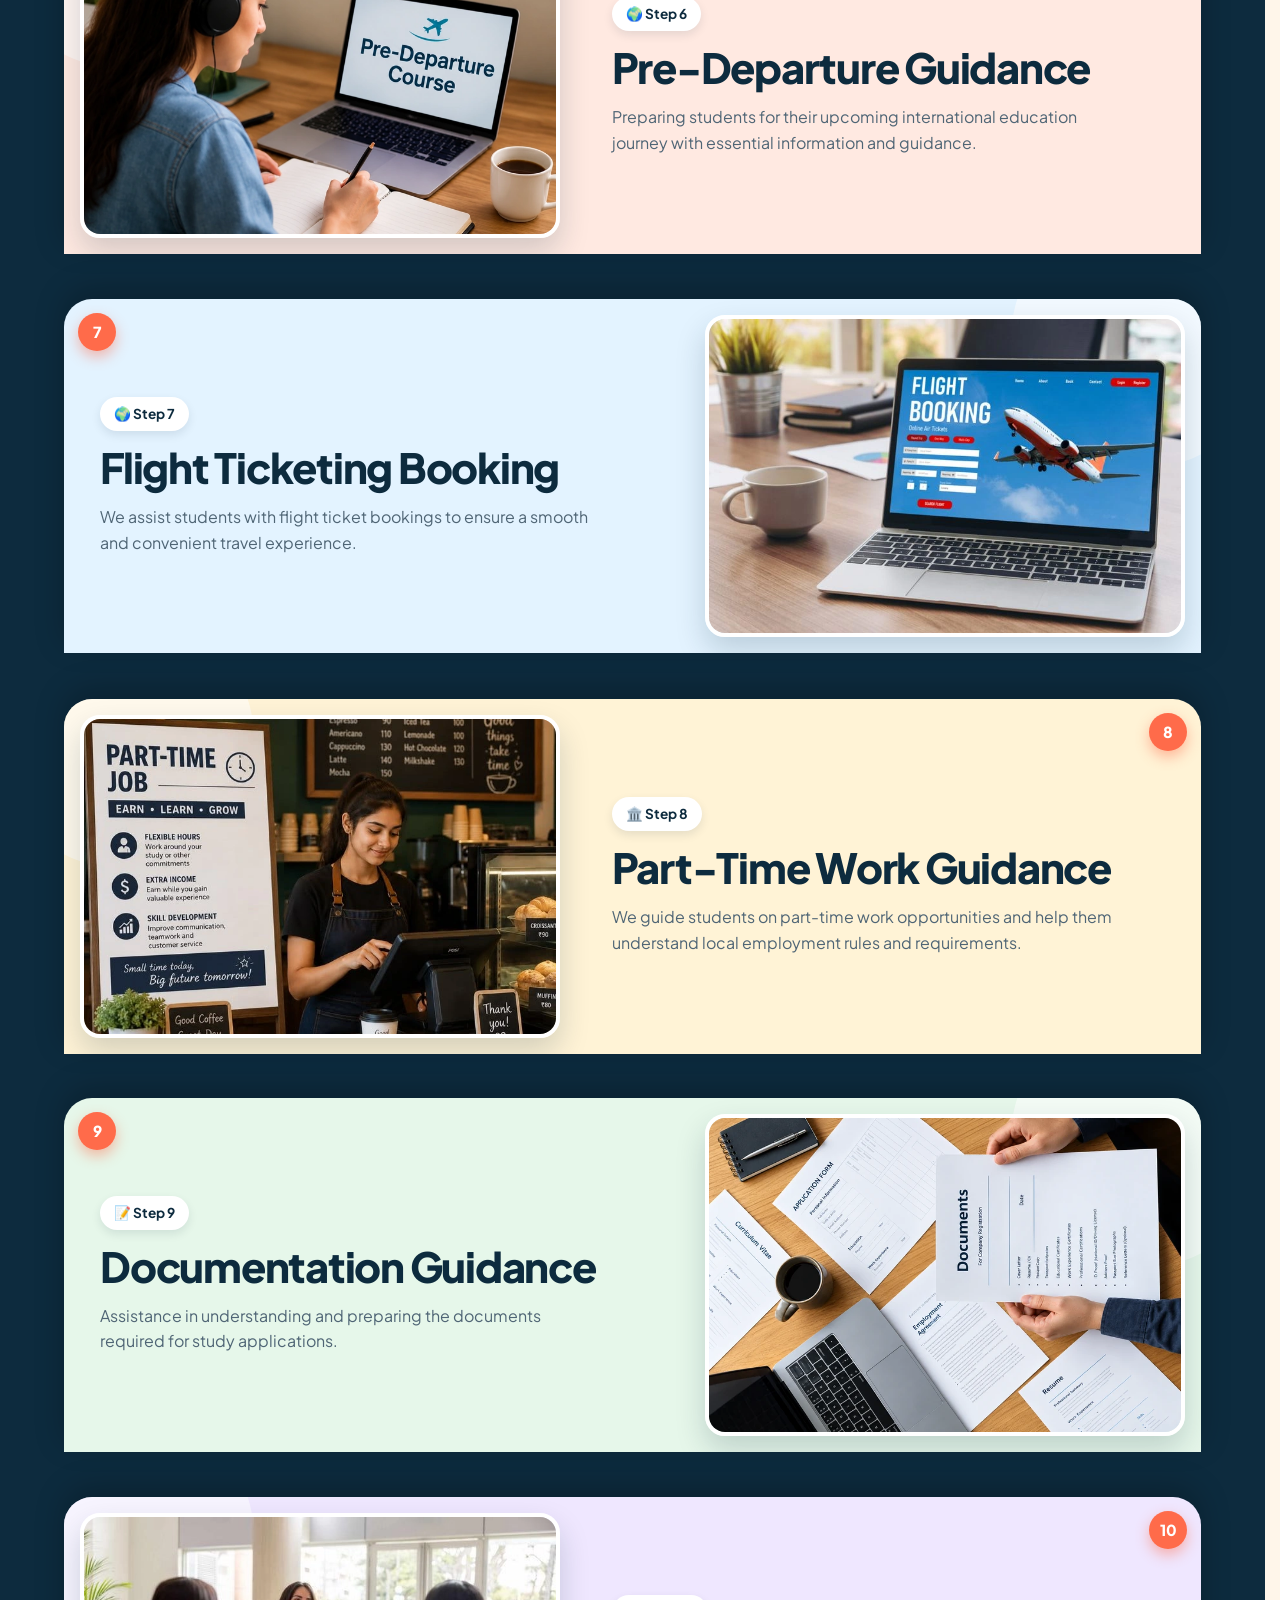
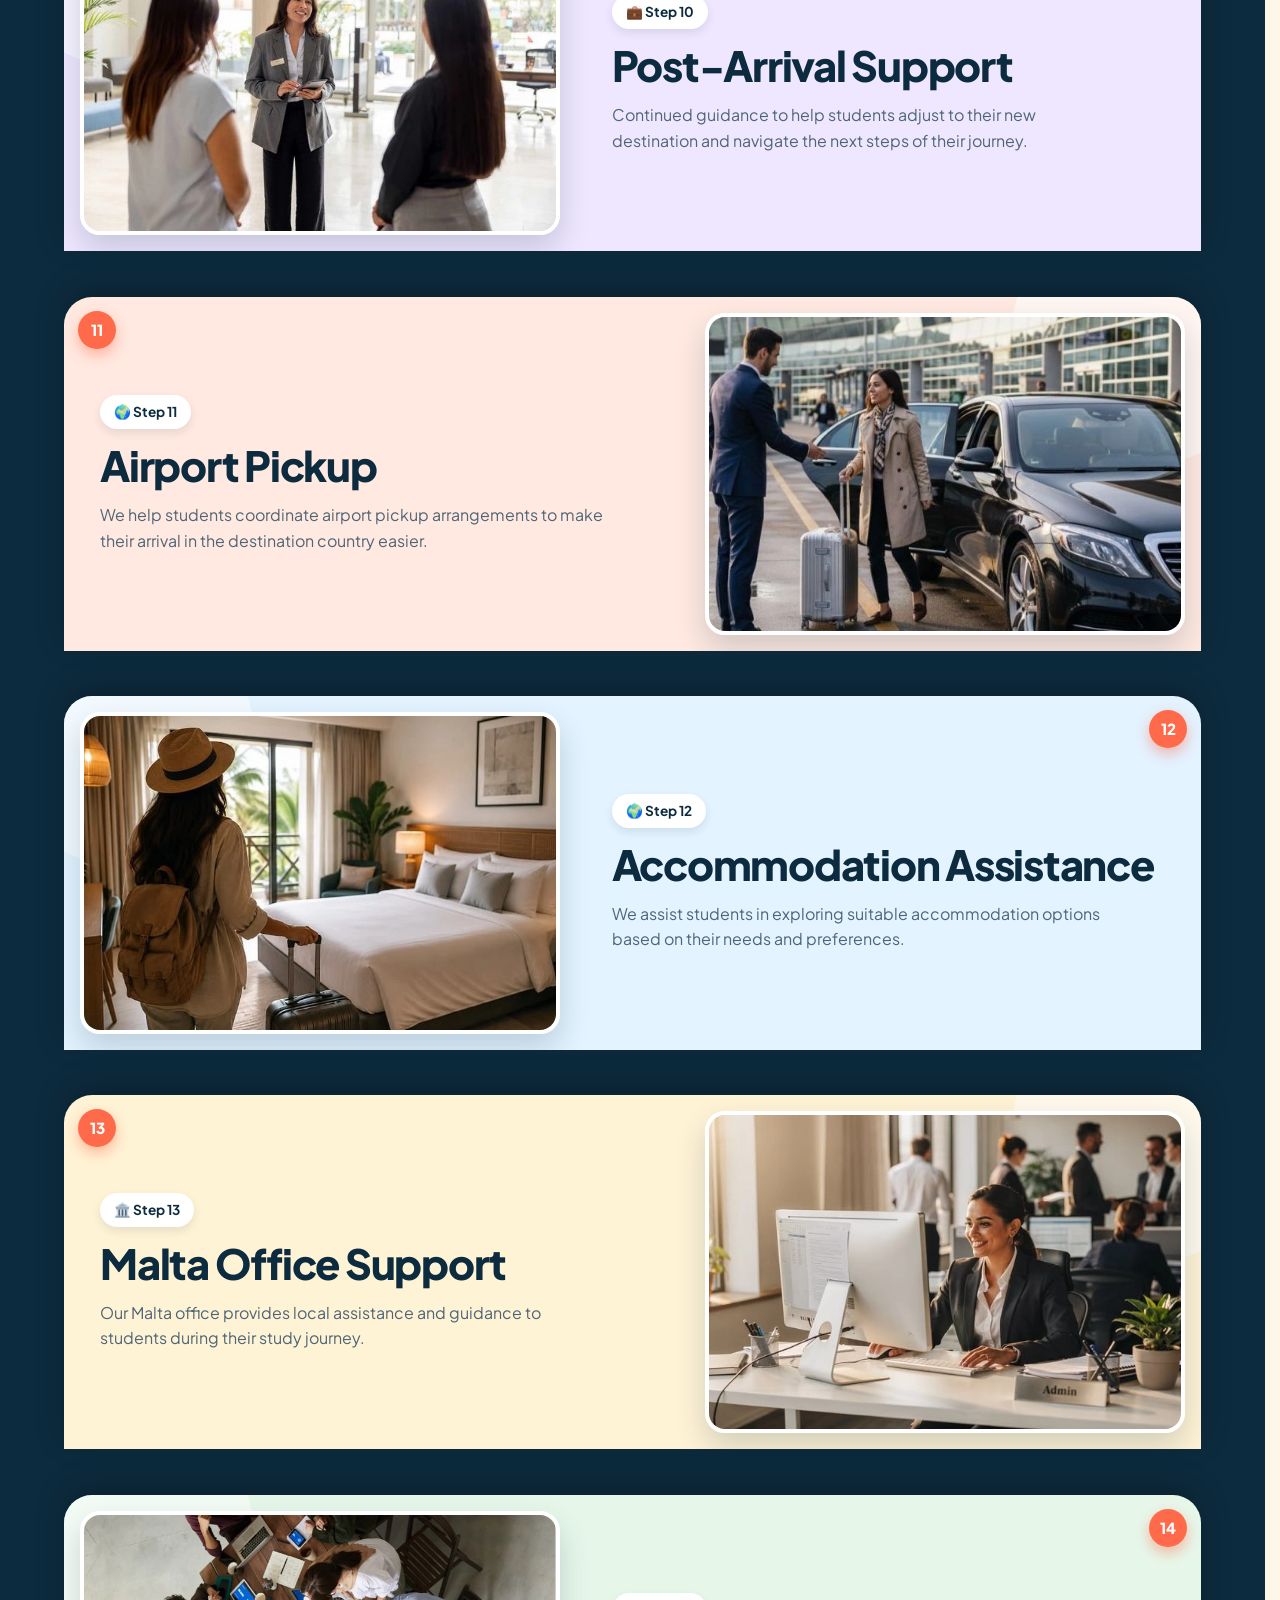
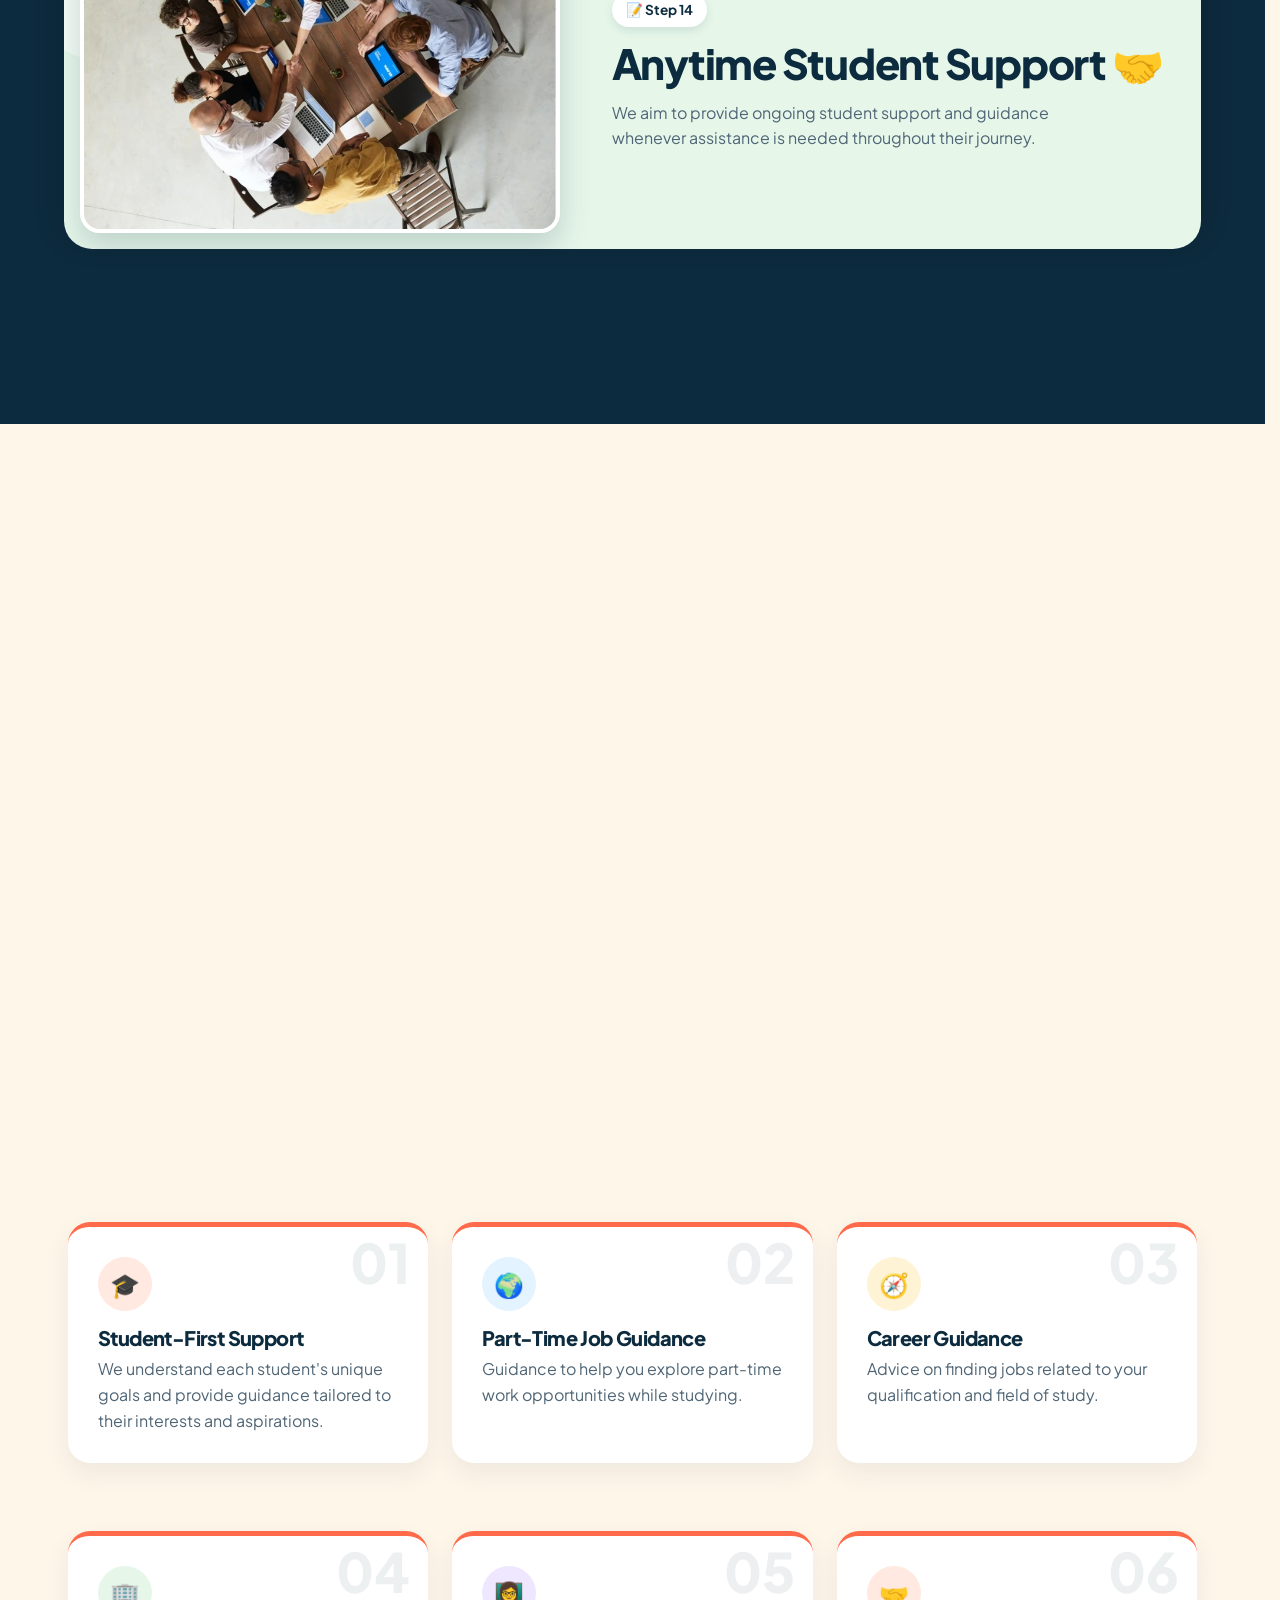
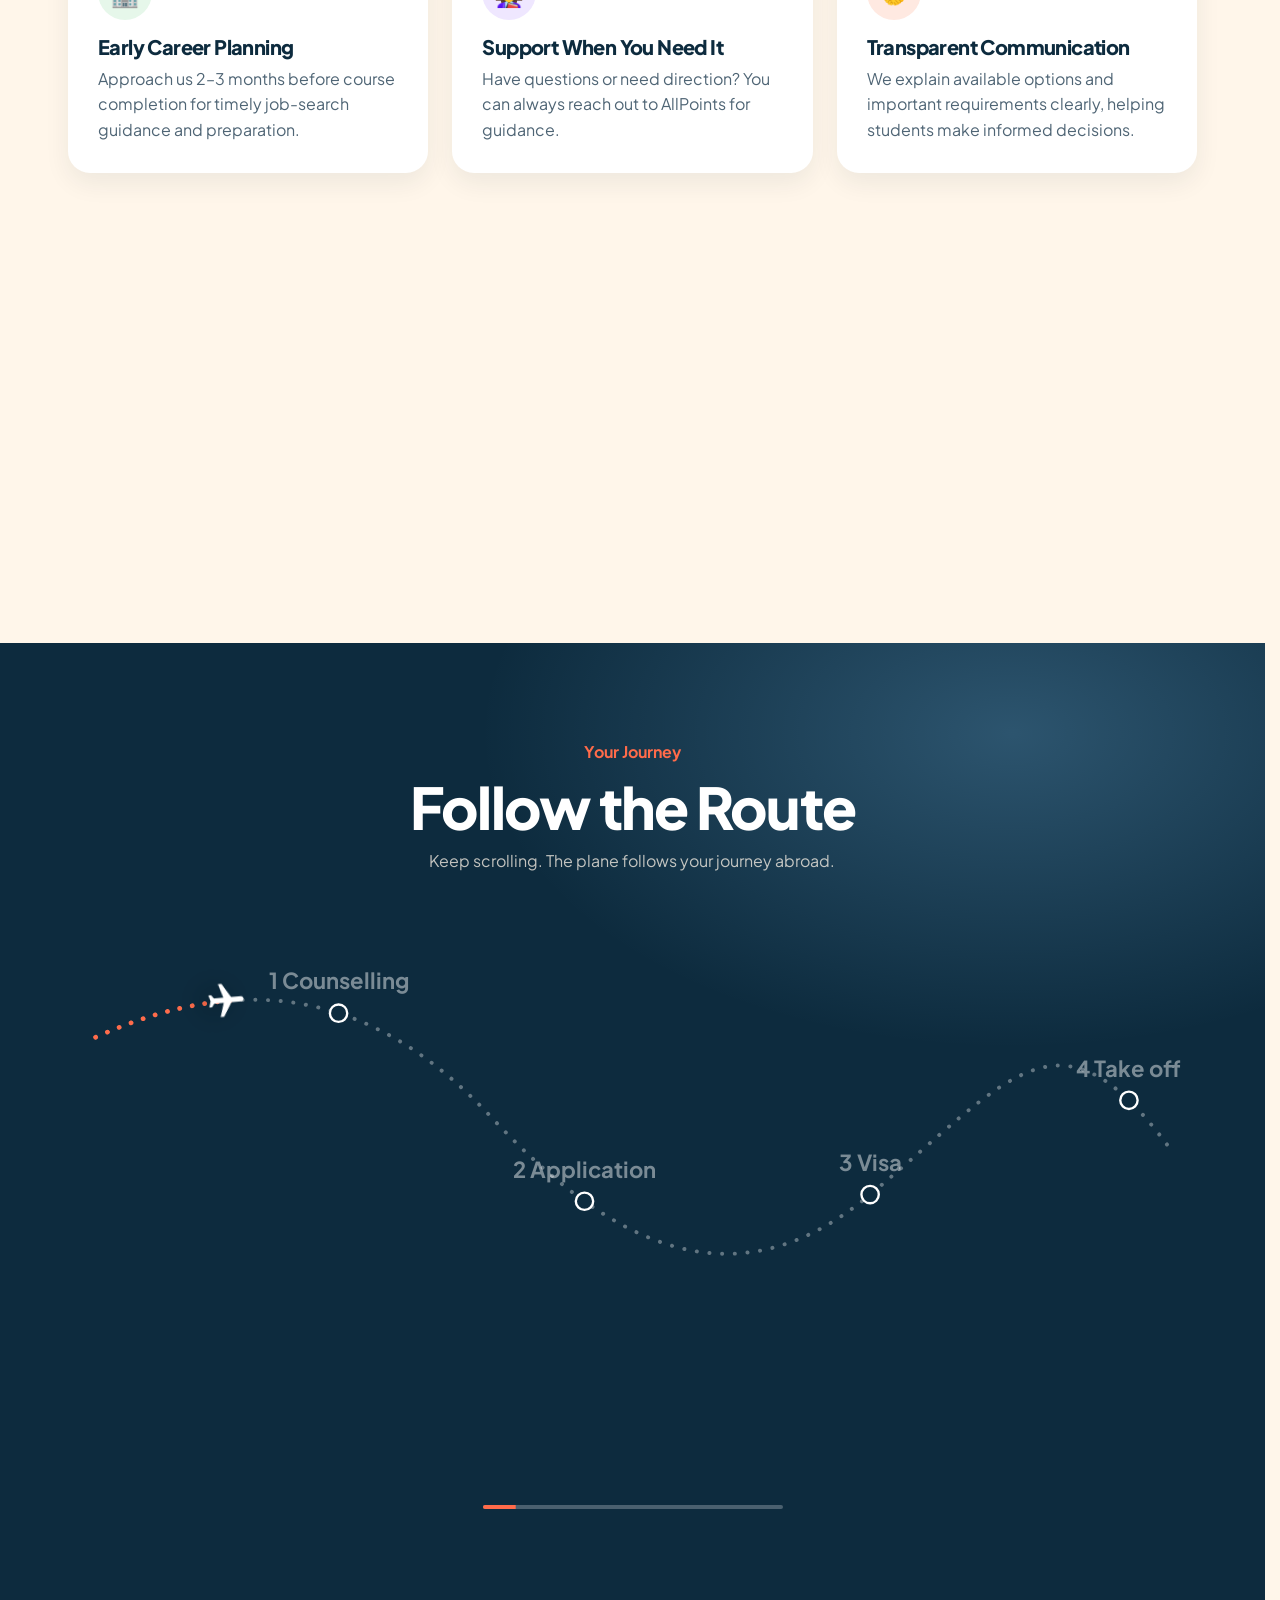
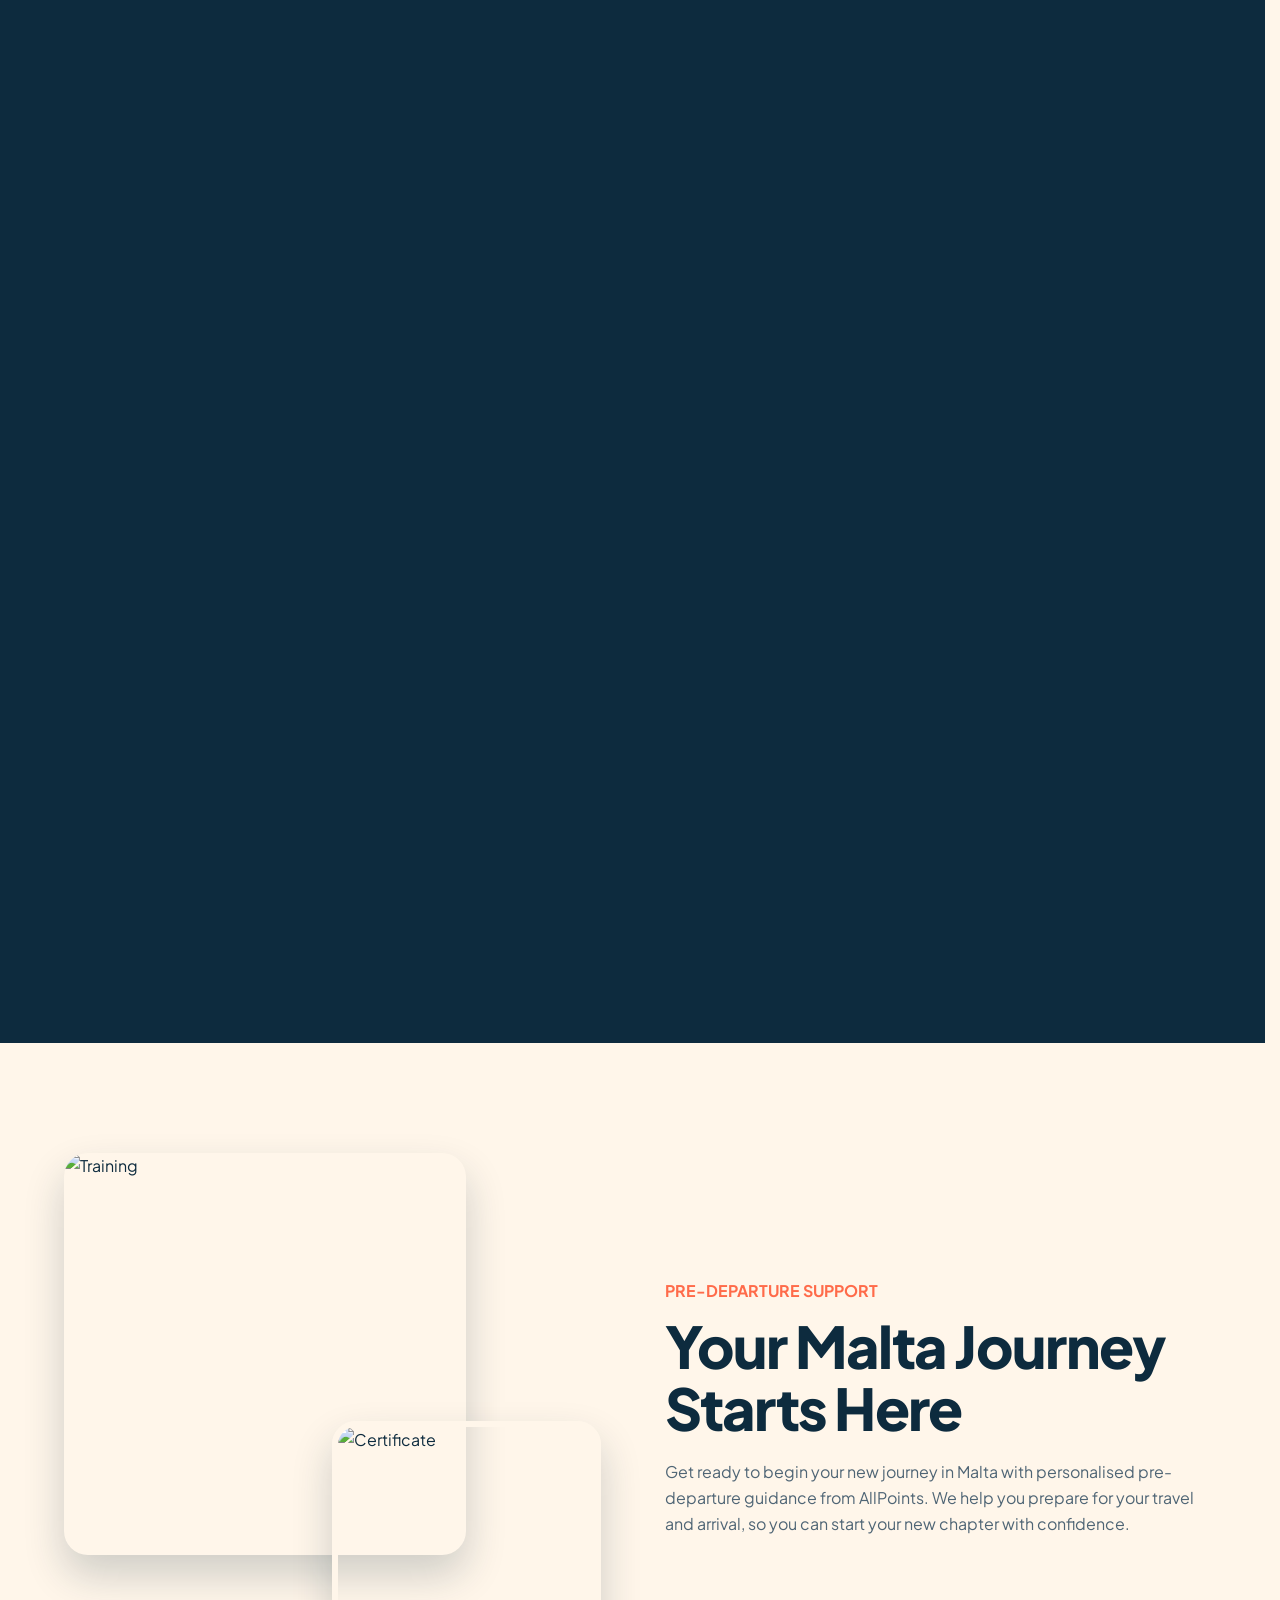
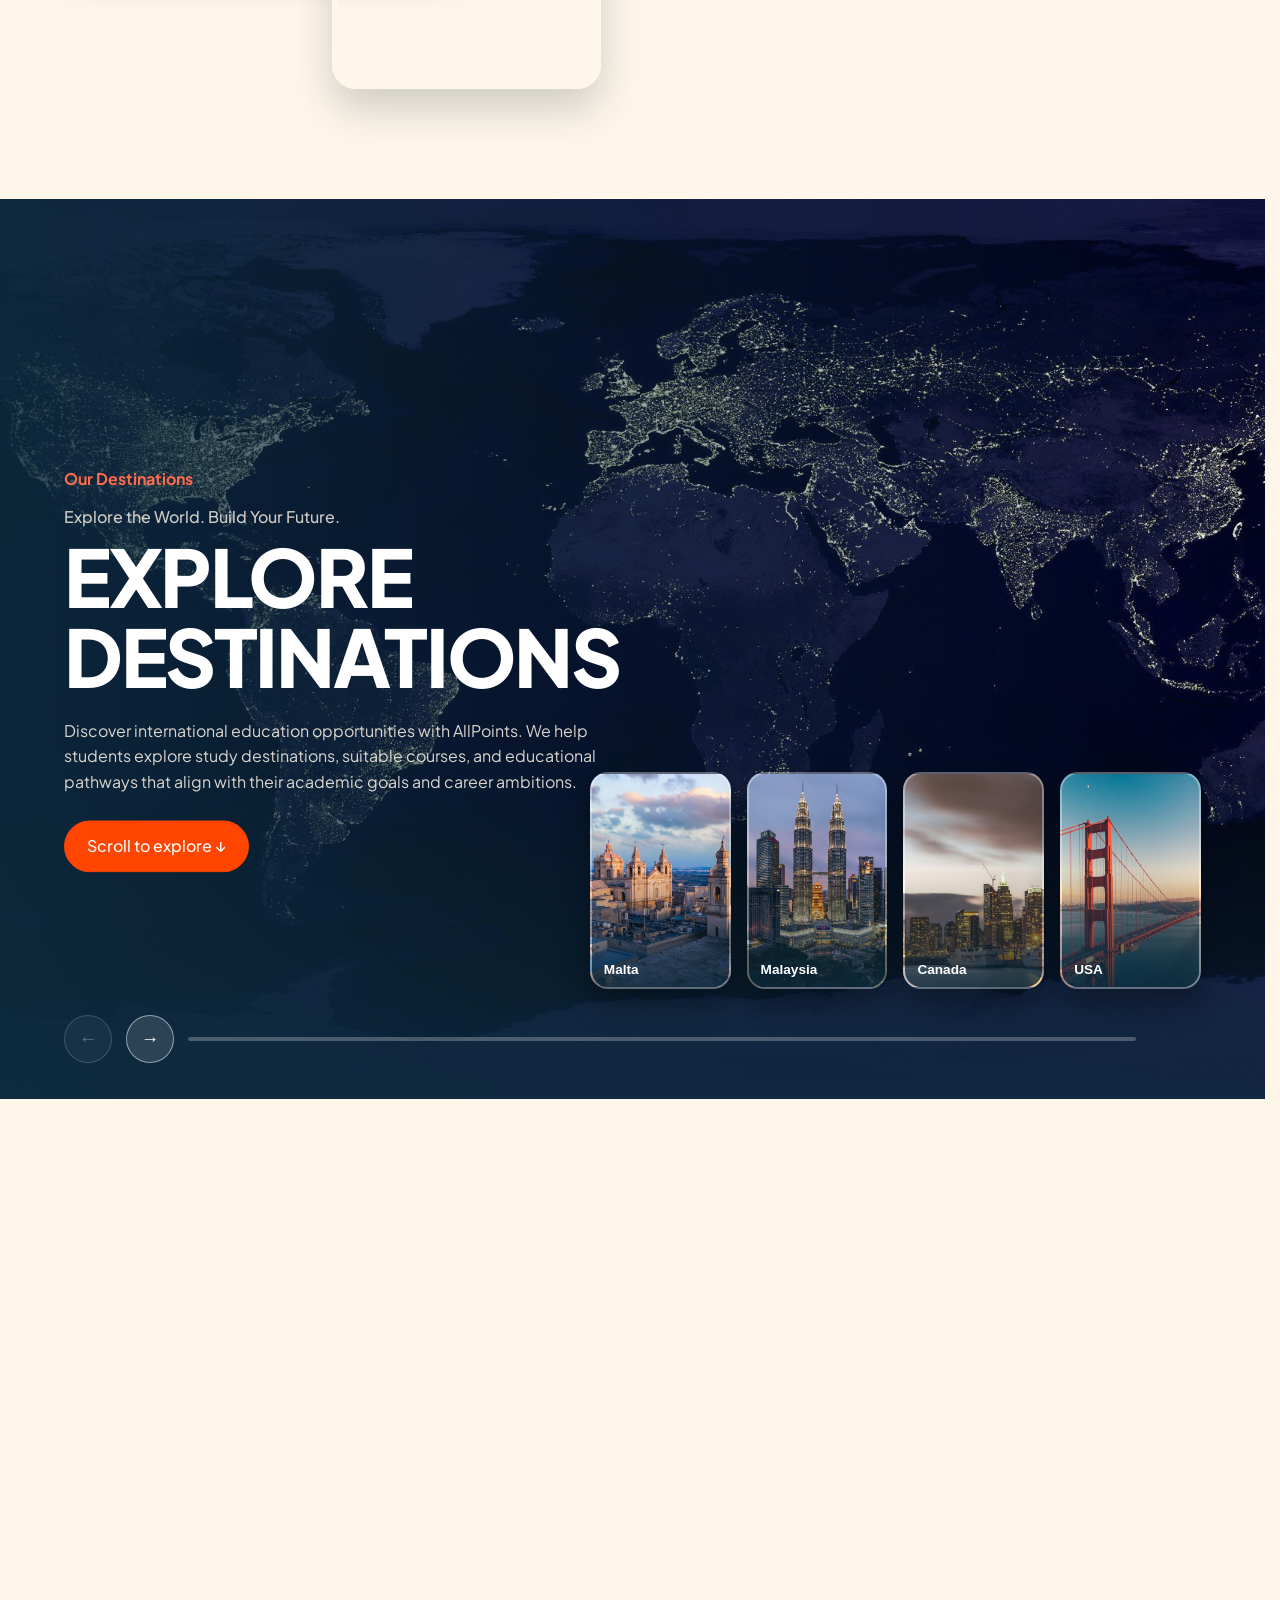
==== commit dfd2ea09: "index.html" ====
--- a/index.html
+++ b/index.html
@@ -14,7 +14,7 @@
 <link rel="preconnect" href="https://fonts.gstatic.com" crossorigin>
 <link href="https://fonts.googleapis.com/css2?family=Plus+Jakarta+Sans:wght@400;500;700;800&display=swap" rel="stylesheet">
 <!-- <link rel="stylesheet" href="style.css"> -->
-<link rel="stylesheet" href="style.css?v=7">
+<link rel="stylesheet" href="style.css?v=8">
 <script>
   /* loading screen: once per session */
   try {
--- a/style.css
+++ b/style.css
@@ -151,14 +151,13 @@
 }
 
 /* ===== About: text on the left, image on the right ===== */
-.abt-head{display:grid;grid-template-columns:1.15fr .85fr;gap:clamp(24px,5vw,72px);align-items:center}
+.abt-head{display:grid;grid-template-columns:1fr 1fr;gap:clamp(24px,5vw,72px);align-items:center}
 .abt-copy .lead{margin-bottom:0}
-.abt-photo{position:relative;justify-self:center;width:min(100%,400px);aspect-ratio:1/1.05;display:grid;place-items:end center}
-.abt-photo::before{content:"";position:absolute;width:82%;aspect-ratio:1;border-radius:50%;background:var(--coral);top:8%;left:50%;transform:translateX(-50%)}
-.abt-photo img{position:relative;width:100%;height:100%;object-fit:contain;object-position:bottom}
+.abt-photo{justify-self:end;width:min(100%,680px);margin:0}
+.abt-photo img{width:100%;height:auto;aspect-ratio:4/3;object-fit:cover;border-radius:var(--r);box-shadow:0 24px 50px rgba(13,43,62,.2)}
 @media (max-width:900px){
   .abt-head{grid-template-columns:1fr}
-  .abt-photo{width:min(78%,320px)}
+  .abt-photo{justify-self:center;width:100%}
 }
 
 
@@ -281,6 +280,7 @@
   .why-row{position:relative;top:auto;grid-template-columns:1fr 1fr;padding:0;background:none;margin-bottom:clamp(14px,2vw,24px)}
 }
 @media (max-width:600px){.why-row{grid-template-columns:1fr}}
+
 
 
 /* ===== Route animation ===== */
@@ -872,7 +872,7 @@
   position:fixed;inset:0;z-index:99990;display:none;place-items:center;overflow:hidden;color:#fff;
   /* background:linear-gradient(180deg,#0a2233 0%,#12405c 55%,#1b5a7a 100%); */
   transition:transform .9s cubic-bezier(.76,0,.24,1);
-  background-image: url('map.png');
+  background-image: url('map.webp');
   background-size: cover;
   background-position: center;
   background-repeat: no-repeat;
@@ -910,3 +910,21 @@
 .l-skip:hover{color:var(--coral)}
 @keyframes lIn{from{opacity:0;transform:translateY(18px) scale(.92)}}
 @keyframes lFade{from{opacity:0;transform:translateY(10px)}}
+
+
+/* ===== Mobile fix: pinned sections ===== */
+.route-stage{height:100svh;height:100dvh}
+.dsl{height:100svh;height:100dvh;min-height:0}
+
+@media (max-width:900px){
+  .route{height:260svh}                                   /* was 400vh */
+  .dsl-pin{height:calc((var(--n,4) + 1) * 60svh)}         /* was 100svh per slide */
+
+  .dsl-region{font-size:.85rem;margin-bottom:6px}
+  .dsl-content.is-hero .dsl-title{font-size:clamp(1.9rem,9vw,2.8rem)}
+  .dsl-title{margin-bottom:12px}
+  .dsl-desc{
+    font-size:.9rem;margin-bottom:14px;
+    display:-webkit-box;-webkit-line-clamp:4;-webkit-box-orient:vertical;overflow:hidden;
+  }
+}
--- a/style.css
+++ b/style.css
@@ -151,14 +151,13 @@
 }
 
 /* ===== About: text on the left, image on the right ===== */
-.abt-head{display:grid;grid-template-columns:1.15fr .85fr;gap:clamp(24px,5vw,72px);align-items:center}
+.abt-head{display:grid;grid-template-columns:1fr 1fr;gap:clamp(24px,5vw,72px);align-items:center}
 .abt-copy .lead{margin-bottom:0}
-.abt-photo{position:relative;justify-self:center;width:min(100%,400px);aspect-ratio:1/1.05;display:grid;place-items:end center}
-.abt-photo::before{content:"";position:absolute;width:82%;aspect-ratio:1;border-radius:50%;background:var(--coral);top:8%;left:50%;transform:translateX(-50%)}
-.abt-photo img{position:relative;width:100%;height:100%;object-fit:contain;object-position:bottom}
+.abt-photo{justify-self:end;width:min(100%,680px);margin:0}
+.abt-photo img{width:100%;height:auto;aspect-ratio:4/3;object-fit:cover;border-radius:var(--r);box-shadow:0 24px 50px rgba(13,43,62,.2)}
 @media (max-width:900px){
   .abt-head{grid-template-columns:1fr}
-  .abt-photo{width:min(78%,320px)}
+  .abt-photo{justify-self:center;width:100%}
 }
 
 
@@ -281,6 +280,7 @@
   .why-row{position:relative;top:auto;grid-template-columns:1fr 1fr;padding:0;background:none;margin-bottom:clamp(14px,2vw,24px)}
 }
 @media (max-width:600px){.why-row{grid-template-columns:1fr}}
+
 
 
 /* ===== Route animation ===== */
@@ -872,7 +872,7 @@
   position:fixed;inset:0;z-index:99990;display:none;place-items:center;overflow:hidden;color:#fff;
   /* background:linear-gradient(180deg,#0a2233 0%,#12405c 55%,#1b5a7a 100%); */
   transition:transform .9s cubic-bezier(.76,0,.24,1);
-  background-image: url('map.png');
+  background-image: url('map.webp');
   background-size: cover;
   background-position: center;
   background-repeat: no-repeat;
@@ -910,3 +910,21 @@
 .l-skip:hover{color:var(--coral)}
 @keyframes lIn{from{opacity:0;transform:translateY(18px) scale(.92)}}
 @keyframes lFade{from{opacity:0;transform:translateY(10px)}}
+
+
+/* ===== Mobile fix: pinned sections ===== */
+.route-stage{height:100svh;height:100dvh}
+.dsl{height:100svh;height:100dvh;min-height:0}
+
+@media (max-width:900px){
+  .route{height:260svh}                                   /* was 400vh */
+  .dsl-pin{height:calc((var(--n,4) + 1) * 60svh)}         /* was 100svh per slide */
+
+  .dsl-region{font-size:.85rem;margin-bottom:6px}
+  .dsl-content.is-hero .dsl-title{font-size:clamp(1.9rem,9vw,2.8rem)}
+  .dsl-title{margin-bottom:12px}
+  .dsl-desc{
+    font-size:.9rem;margin-bottom:14px;
+    display:-webkit-box;-webkit-line-clamp:4;-webkit-box-orient:vertical;overflow:hidden;
+  }
+}
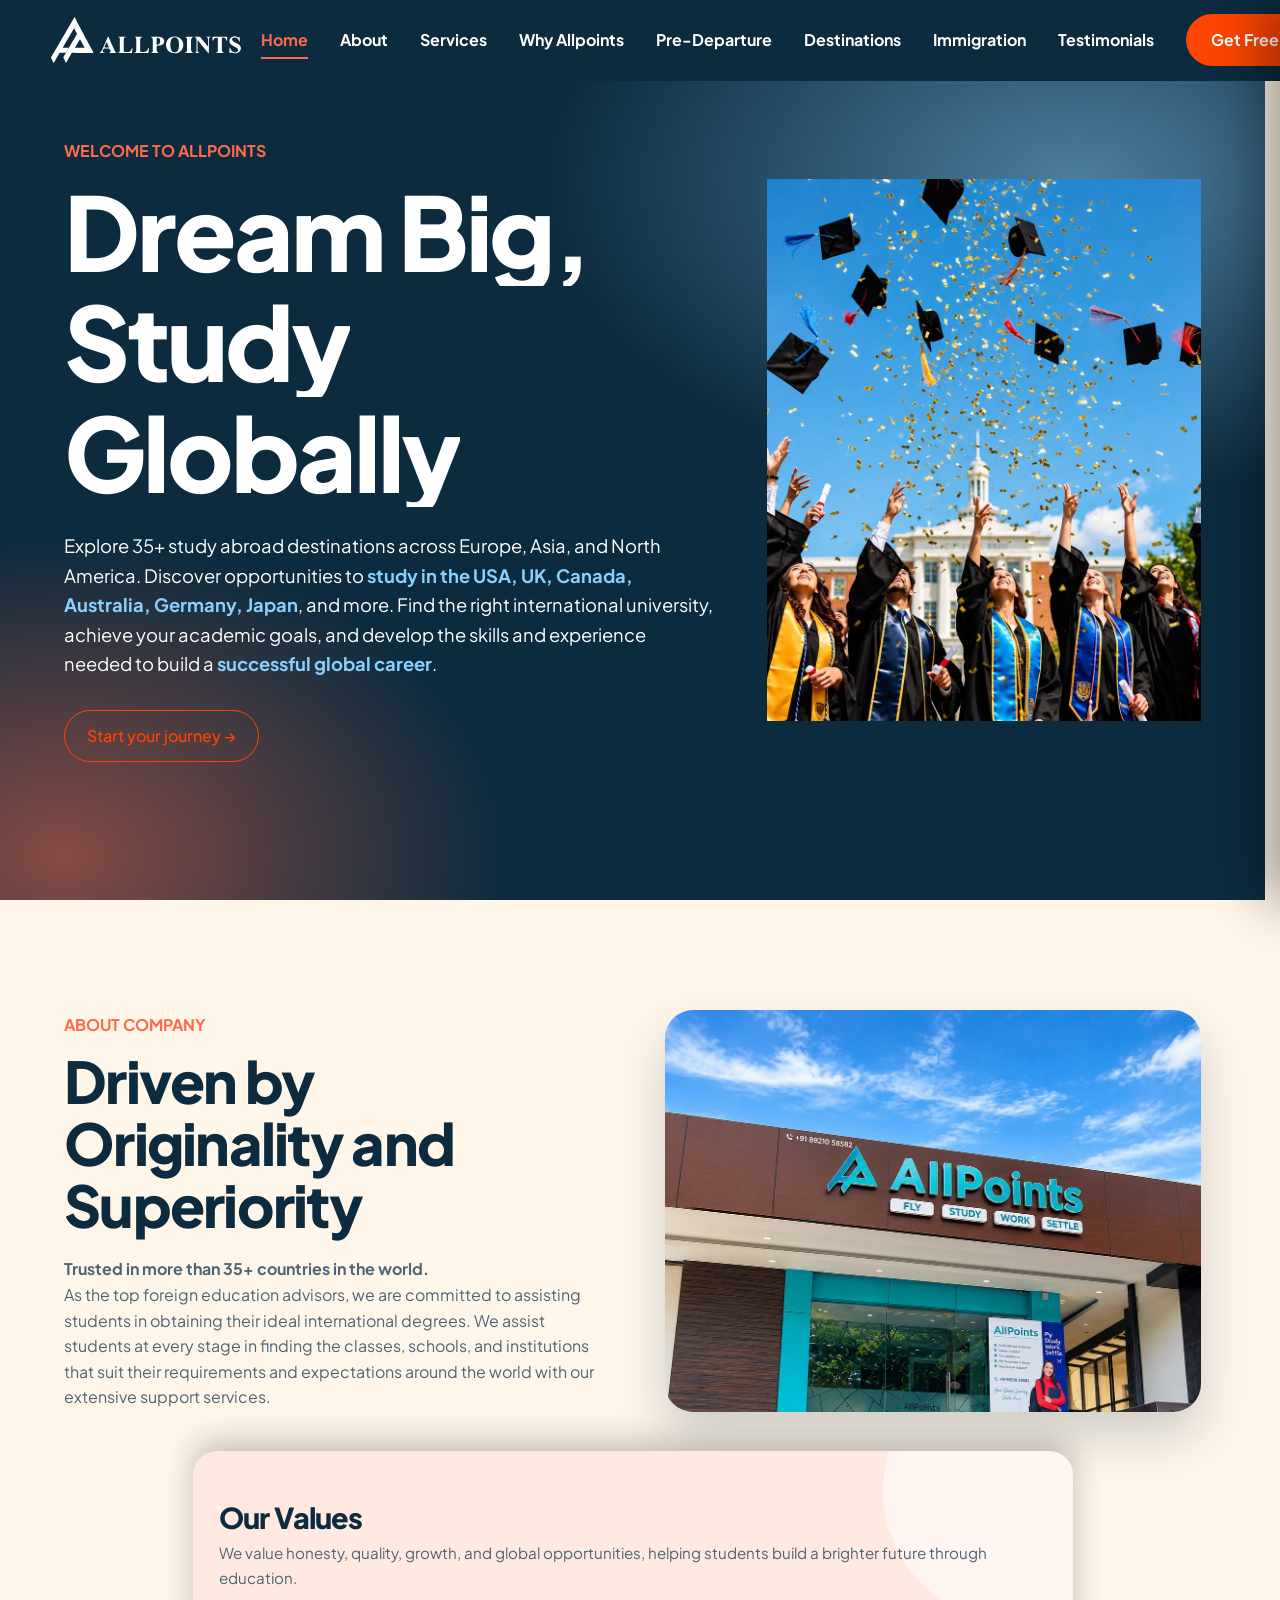
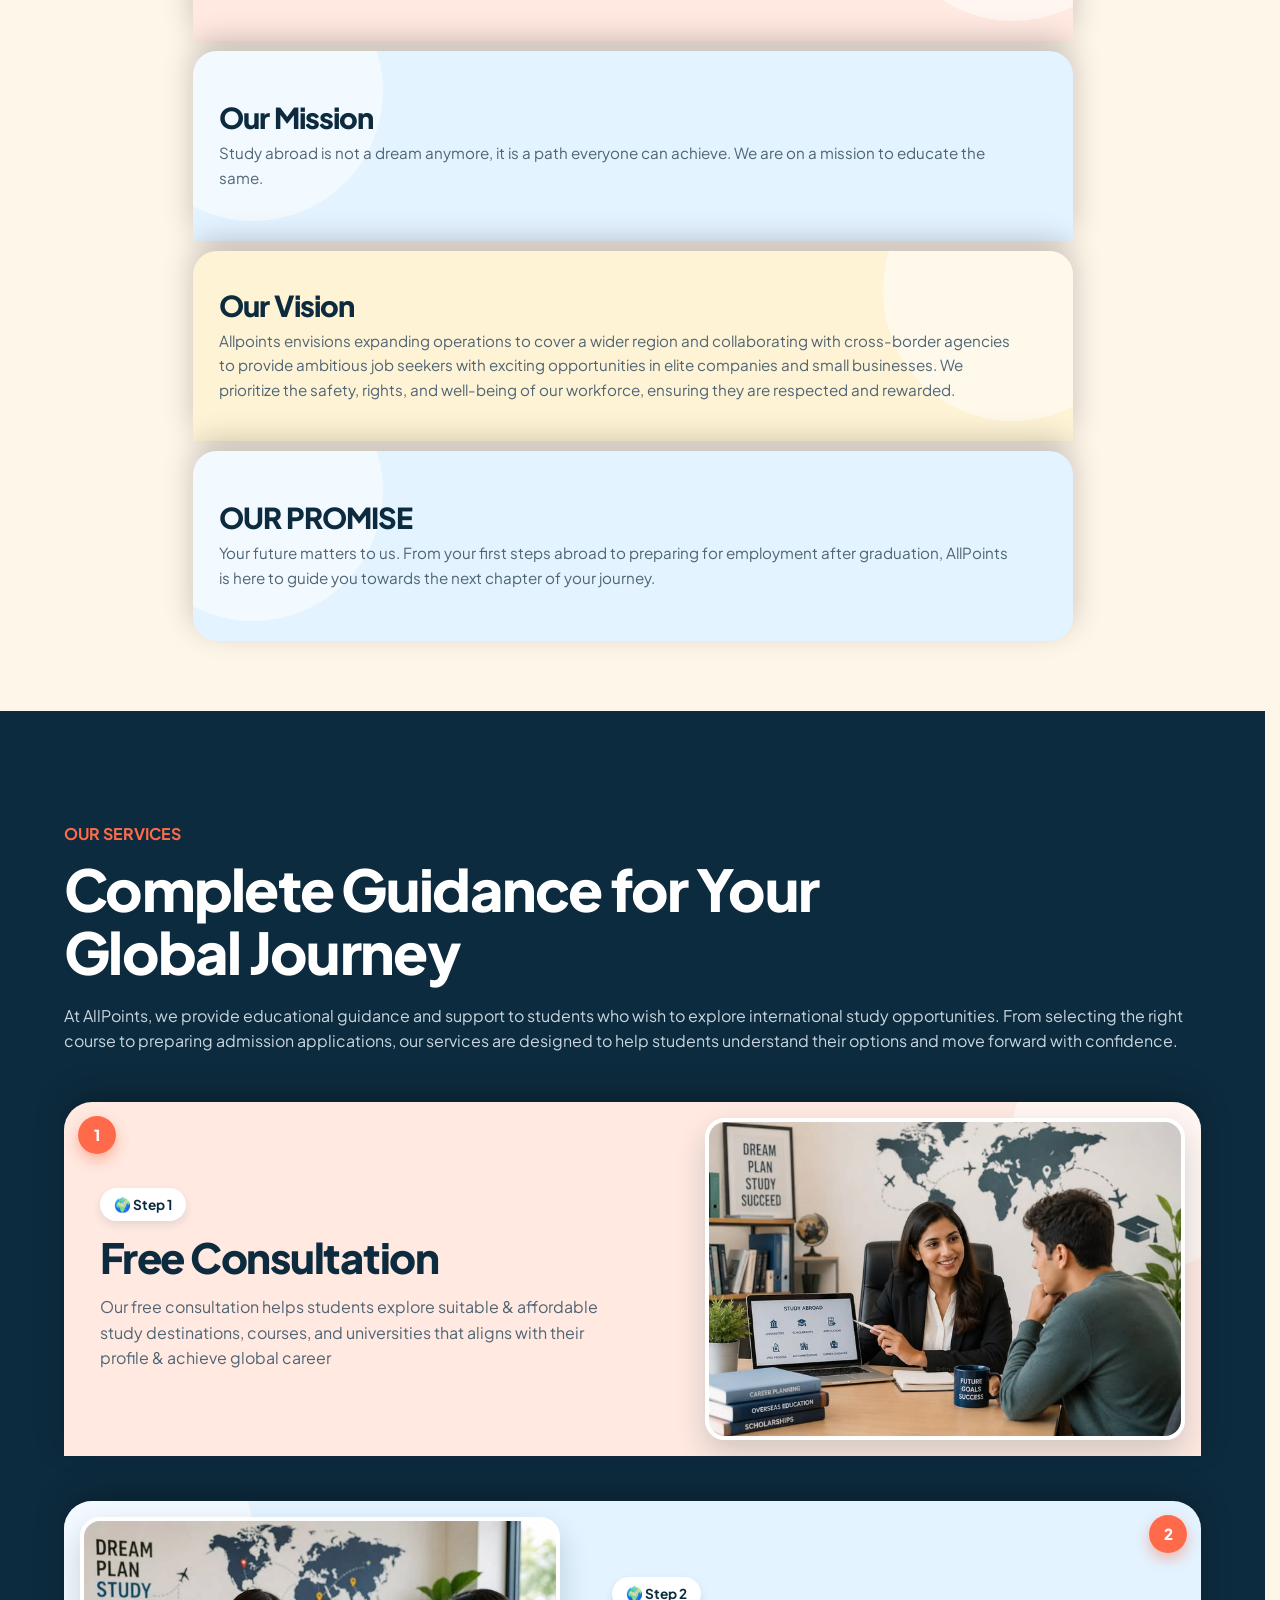
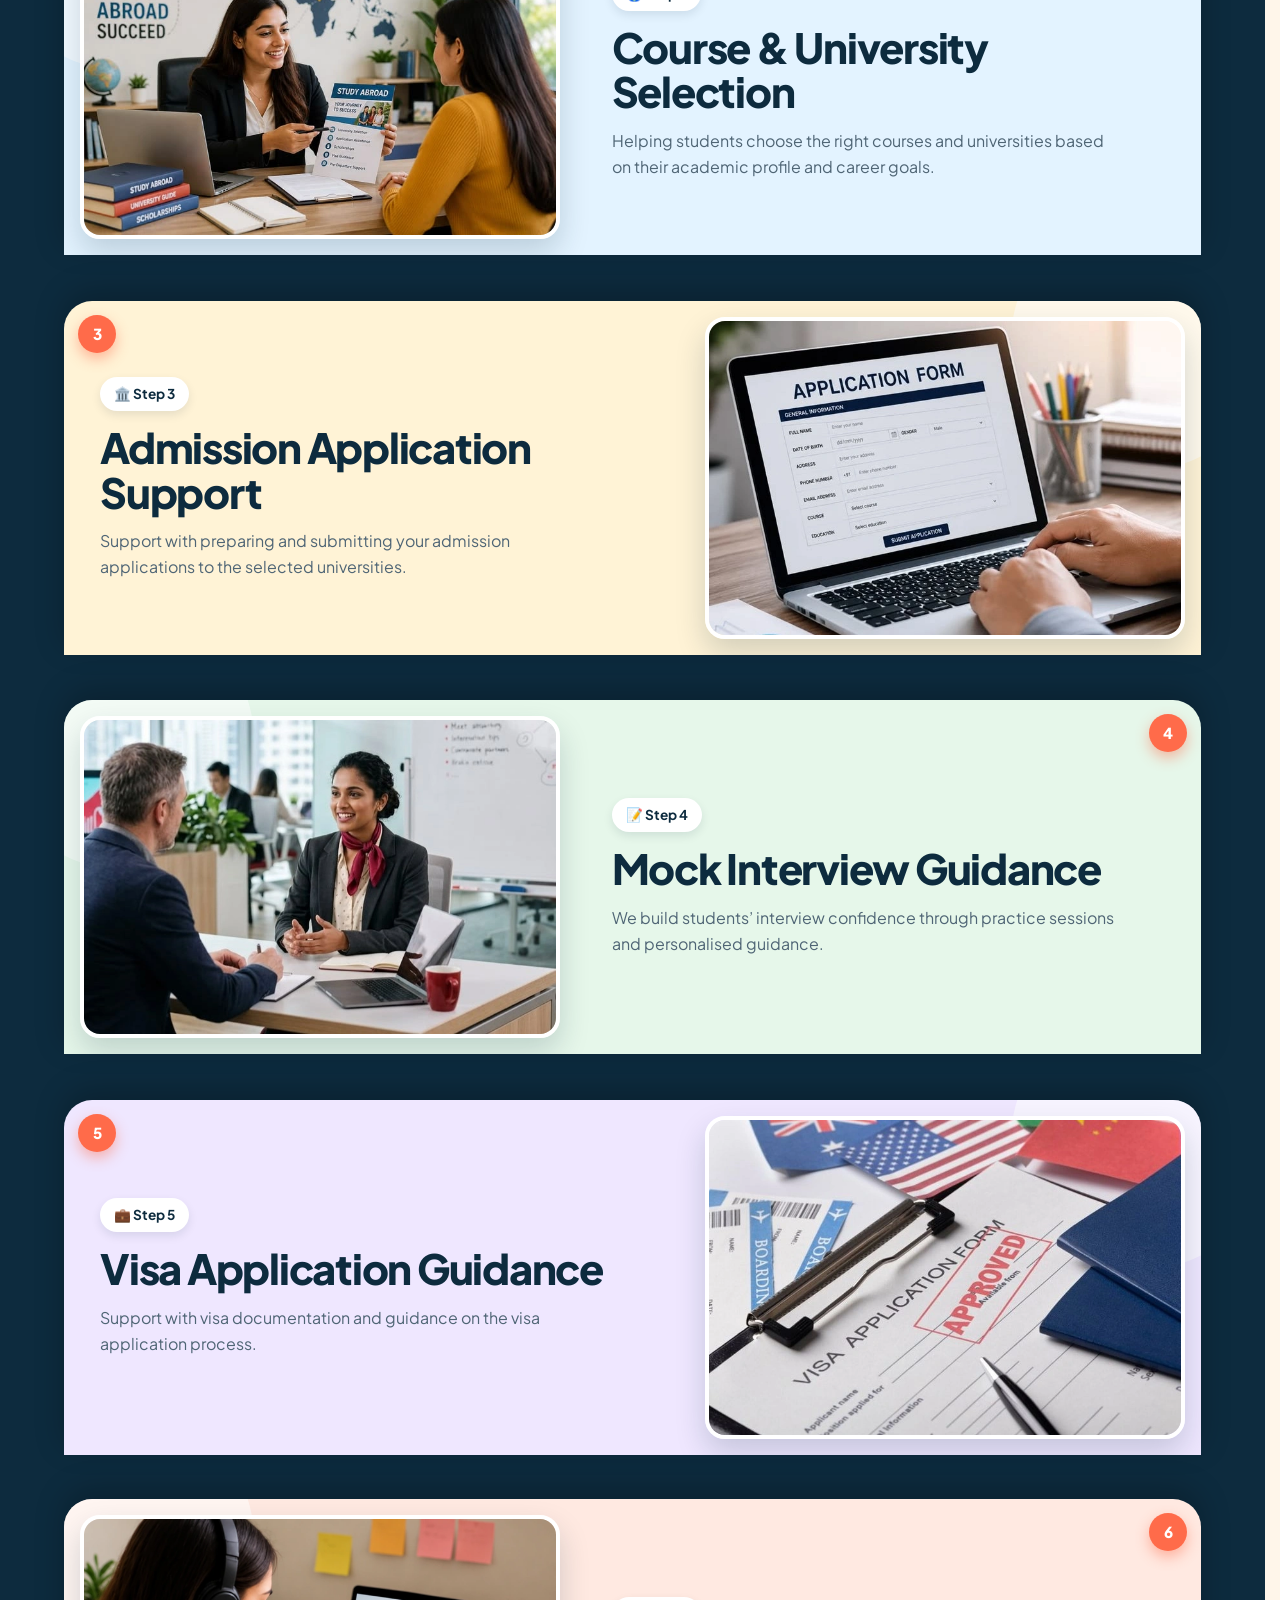
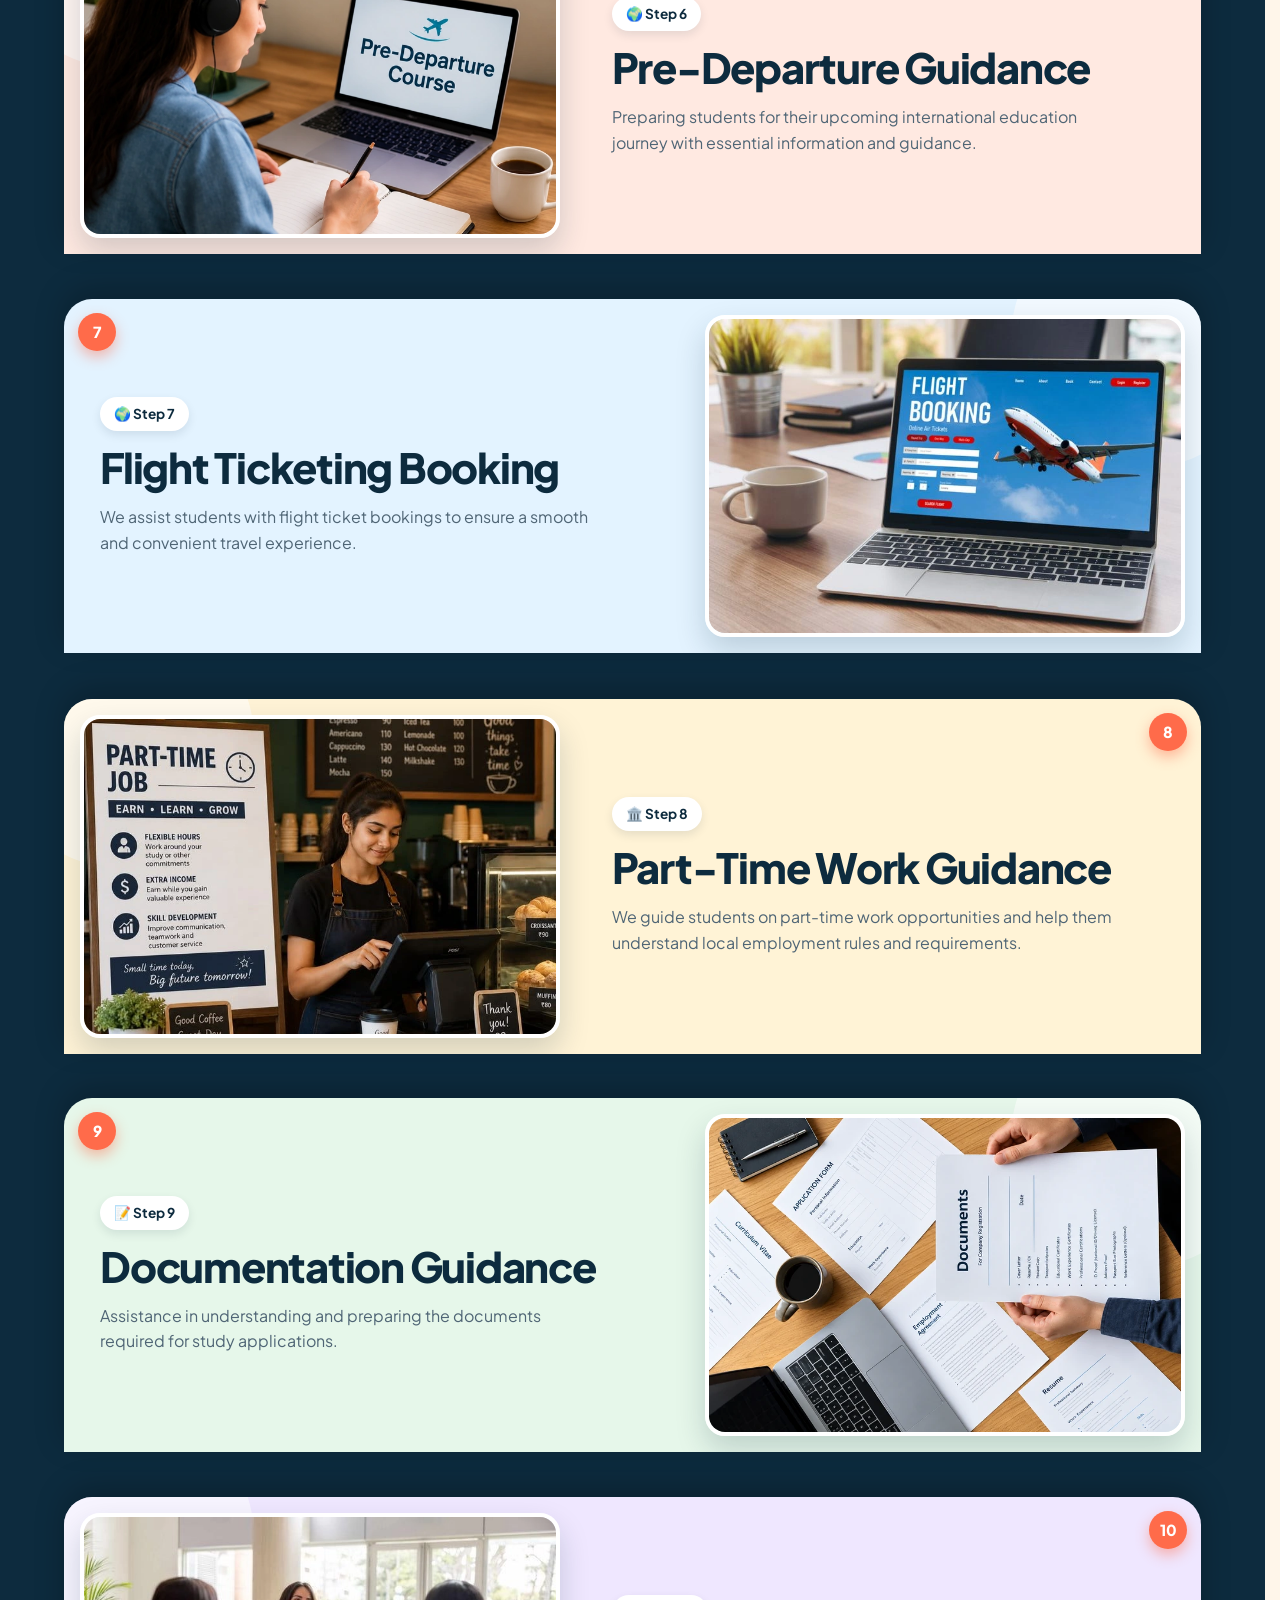
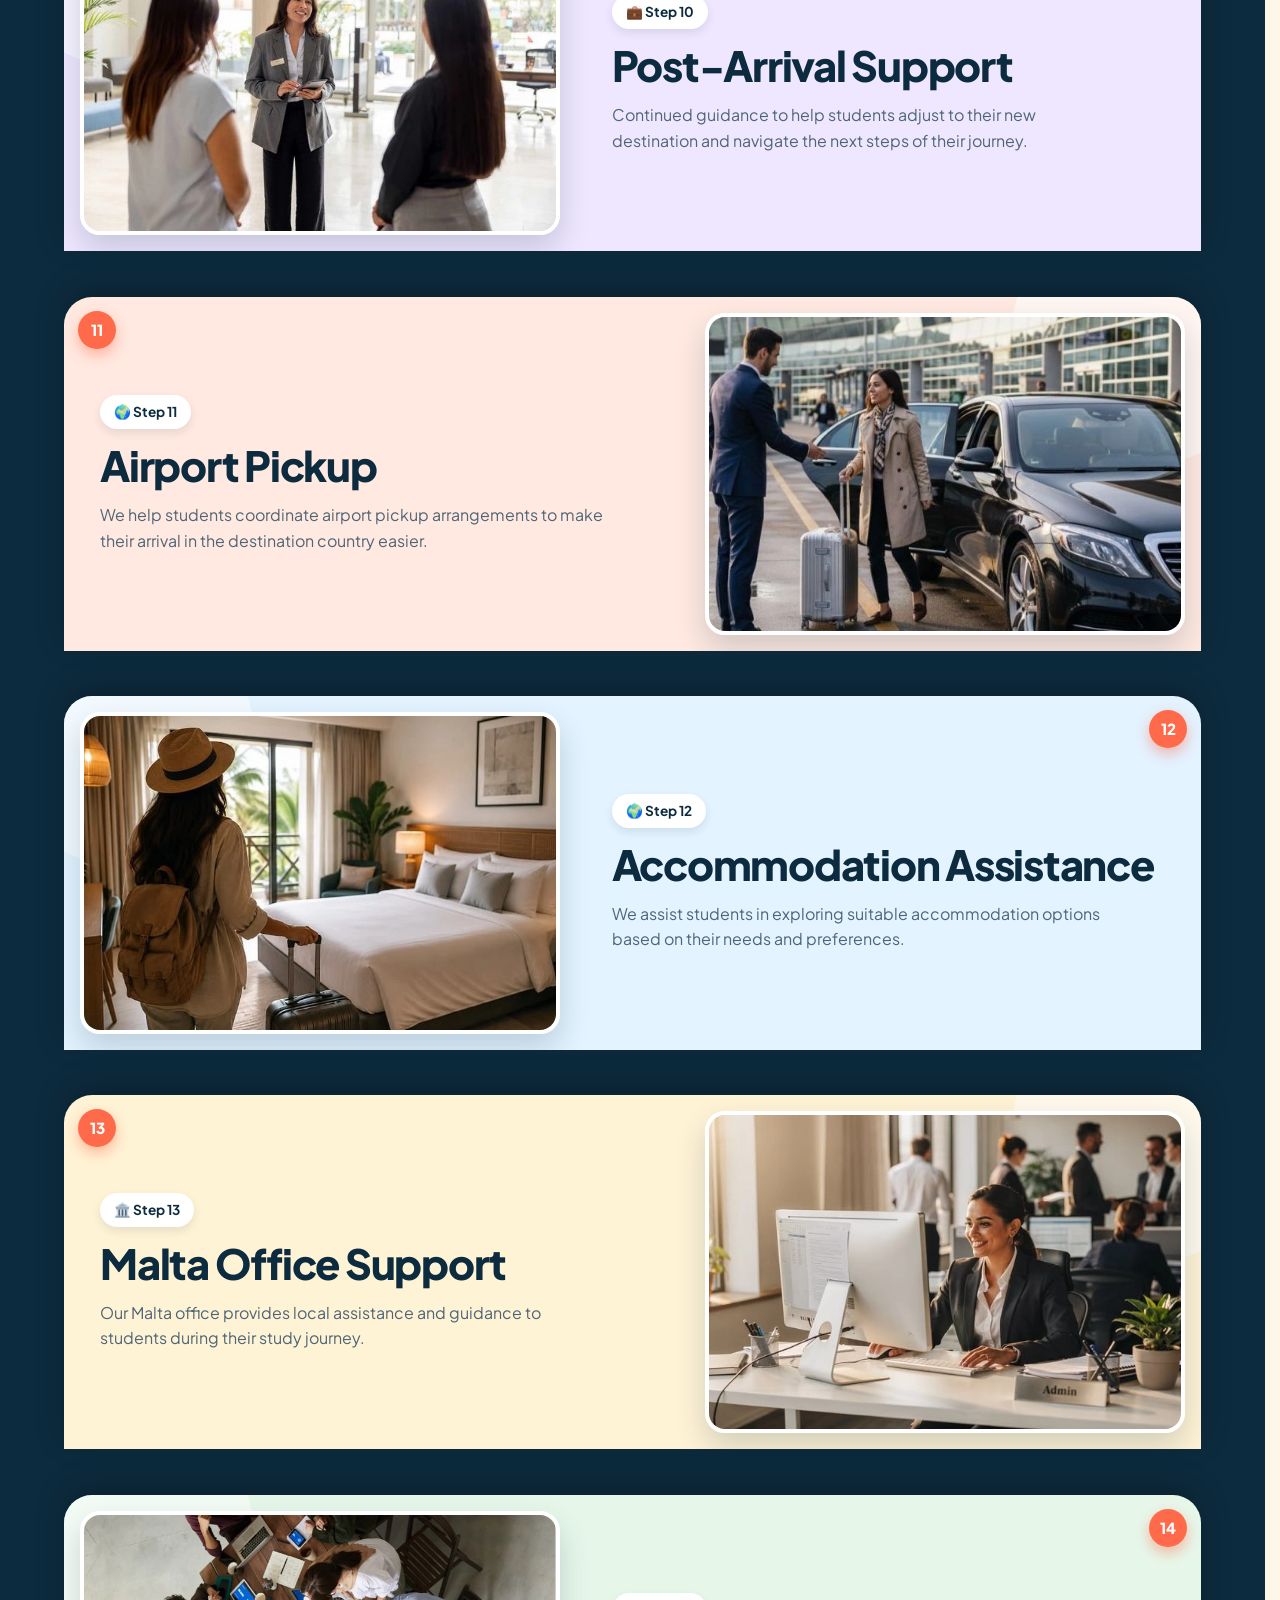
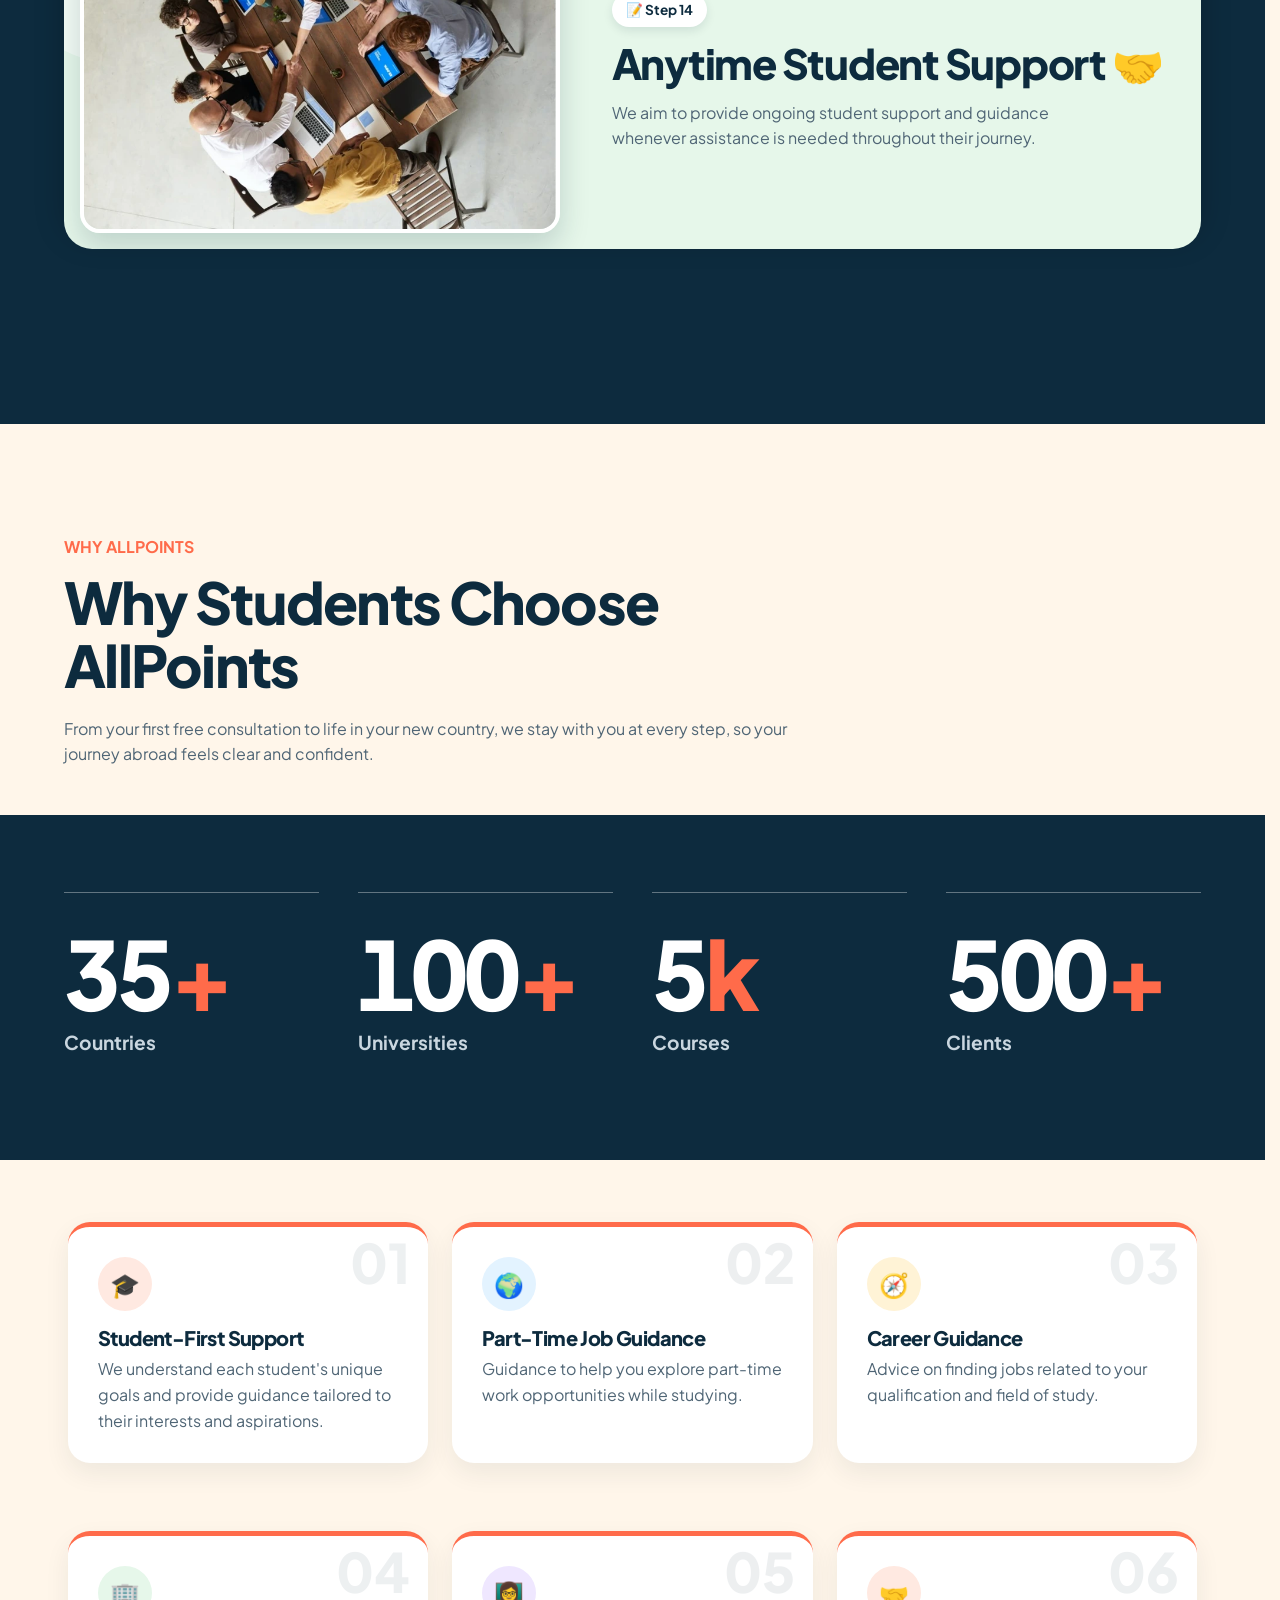
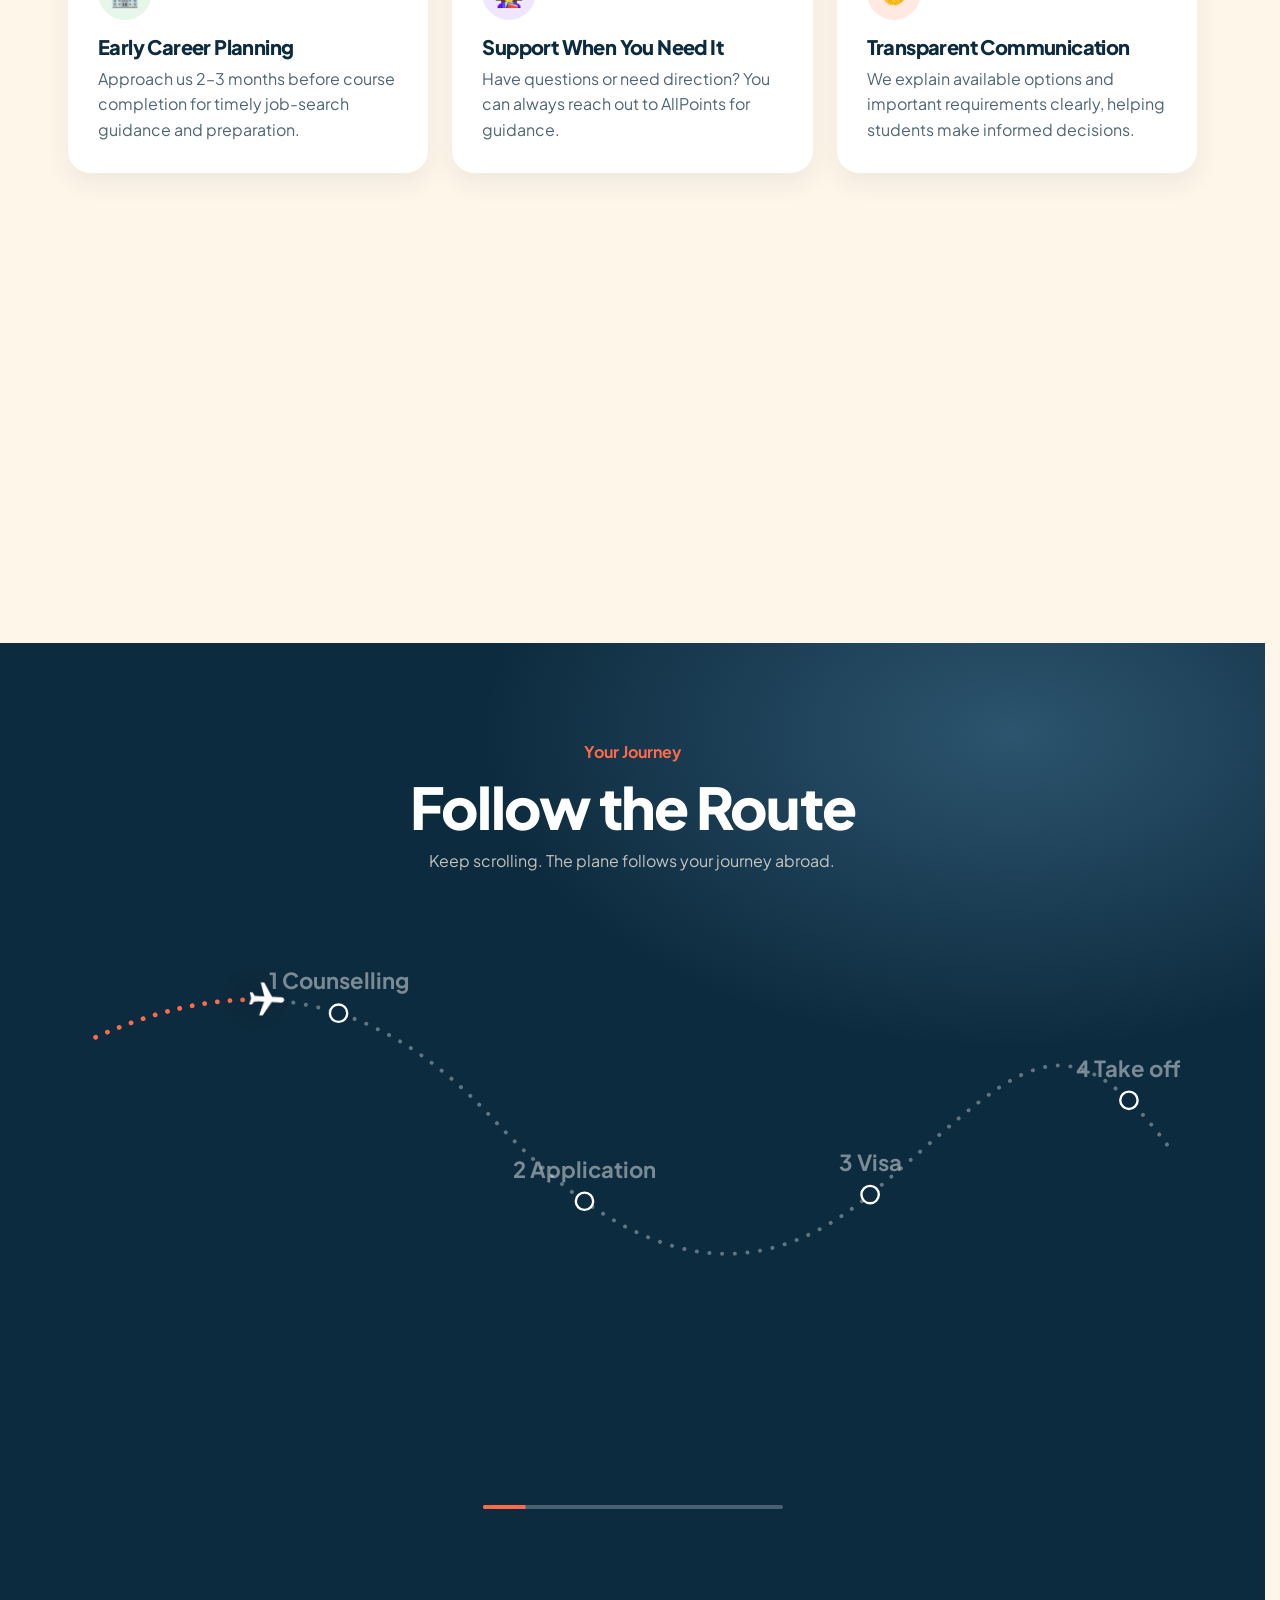
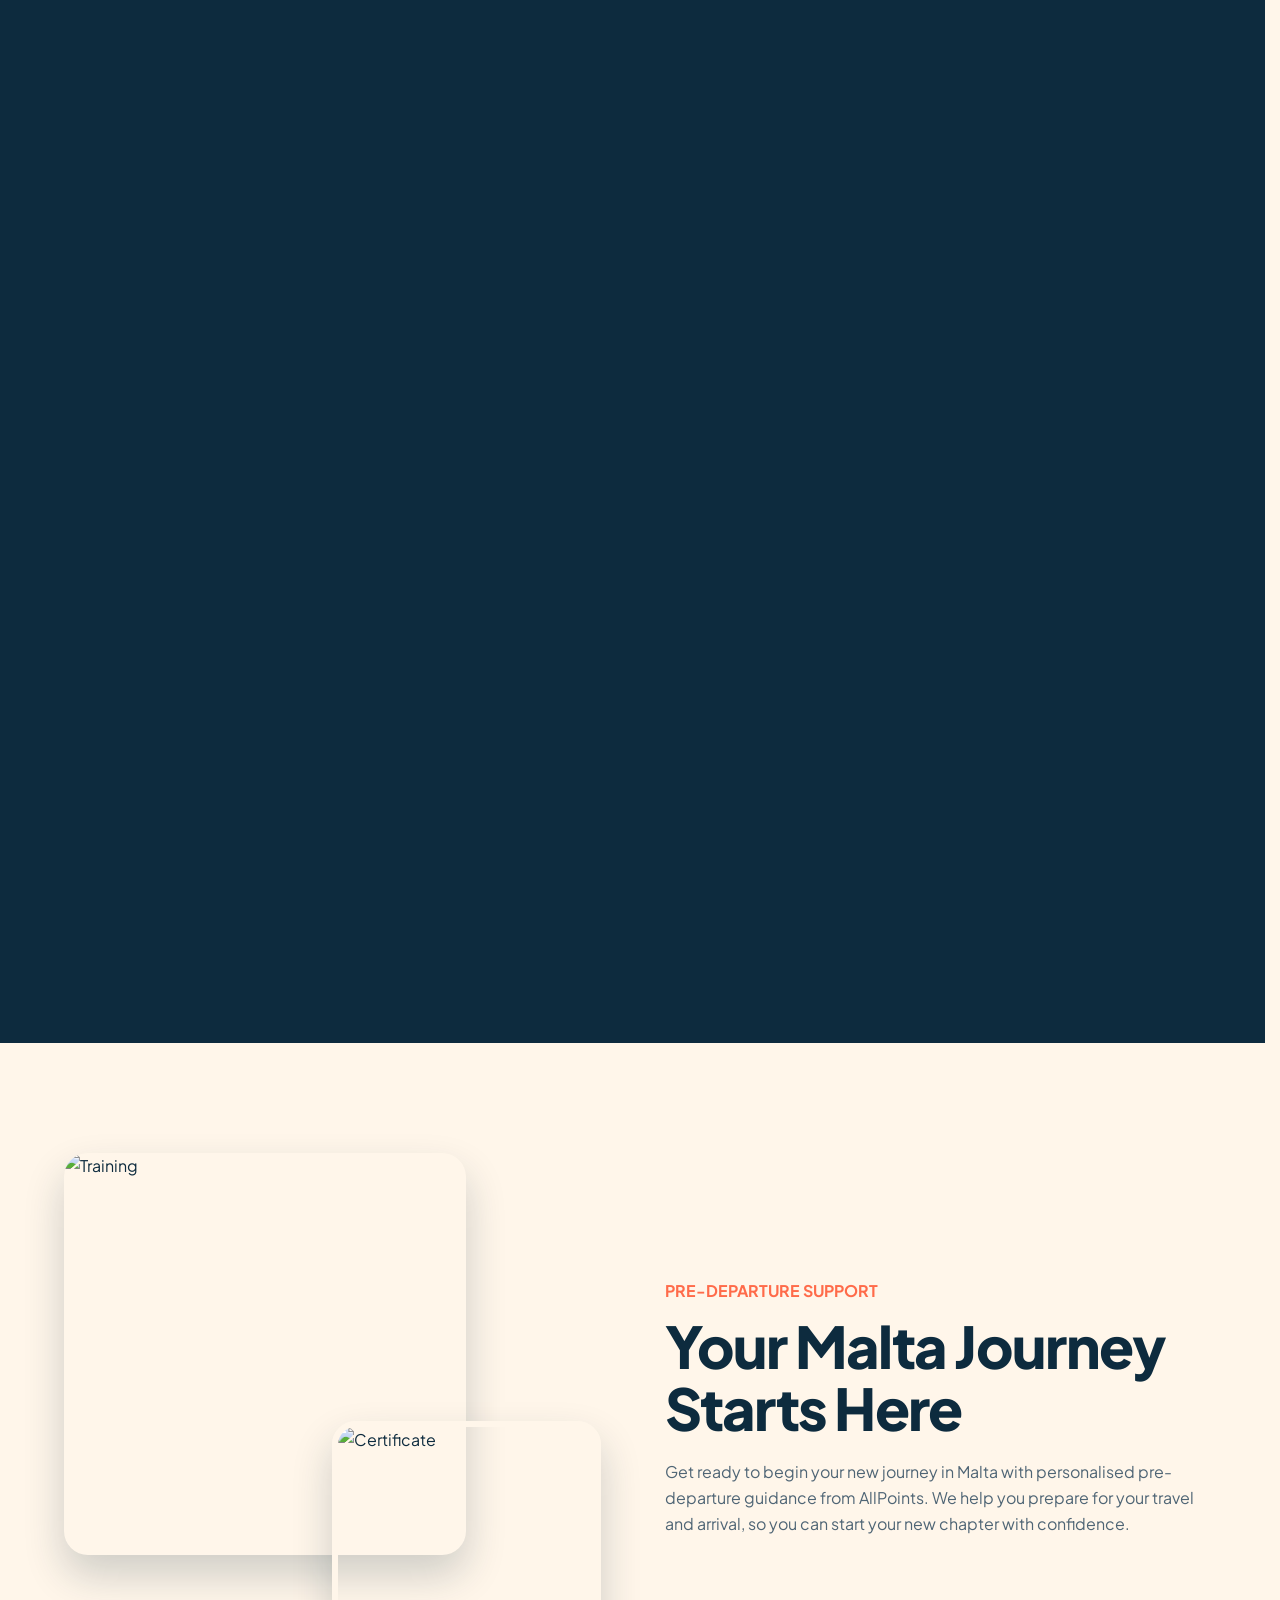
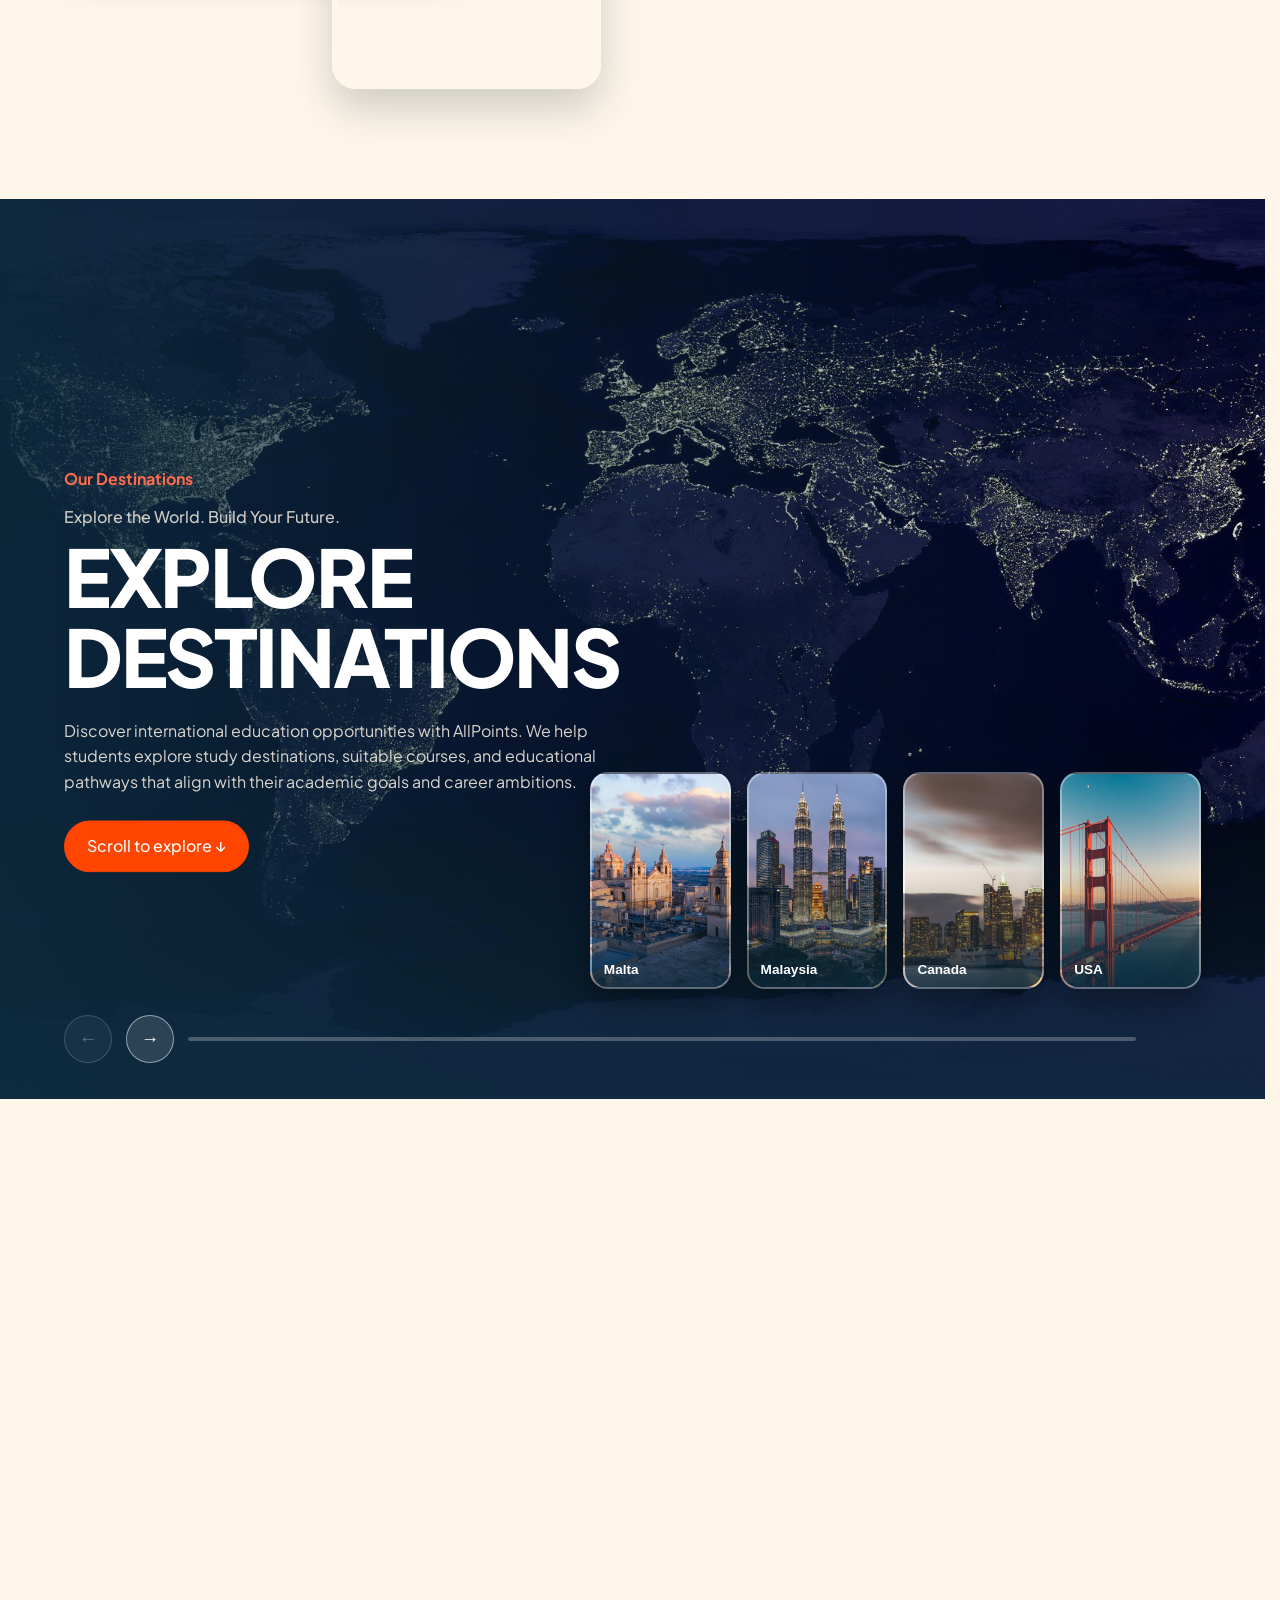
==== commit 7d3d5e2c: "index.html" ====
--- a/index.html
+++ b/index.html
@@ -14,7 +14,7 @@
 <link rel="preconnect" href="https://fonts.gstatic.com" crossorigin>
 <link href="https://fonts.googleapis.com/css2?family=Plus+Jakarta+Sans:wght@400;500;700;800&display=swap" rel="stylesheet">
 <!-- <link rel="stylesheet" href="style.css"> -->
-<link rel="stylesheet" href="style.css?v=8">
+<link rel="stylesheet" href="style.css?v=9">
 <script>
   /* loading screen: once per session */
   try {
@@ -740,10 +740,10 @@
   ];
 
   const MODES = {
-    desktop: { box: '0 0 1440 600', font: 28, plane: 2.2, y: -30,
-      d: 'M 40 110 C 240 20, 400 60, 540 210 S 840 460, 1020 310 S 1260 60, 1400 250' },
-    mobile:  { box: '0 0 400 800', font: 18, plane: 1.6, y: -22,
-      d: 'M 70 30 C 360 90, 360 230, 200 290 C 40 350, 40 480, 200 540 C 360 600, 340 700, 250 770' }
+    desktop: { box: '0 0 1440 600', font: 28, plane: 2.2, y: -30, pad: 70, r: 11,
+  d: 'M 40 110 C 240 20, 400 60, 540 210 S 840 460, 1020 310 S 1260 60, 1400 250' },
+    mobile:  { box: '0 0 400 800', font: 30, plane: 2.4, y: -34, pad: 105, r: 15,
+  d: 'M 70 30 C 360 90, 360 230, 200 290 C 40 350, 40 480, 200 540 C 360 600, 340 700, 250 770' }
   };
   const mq = matchMedia('(min-width:769px)');
 
@@ -762,9 +762,9 @@
       const g = document.createElementNS(NS, 'g');
       g.setAttribute('class', 'rstop');
       const c = document.createElementNS(NS, 'circle');
-      c.setAttribute('cx', pt.x); c.setAttribute('cy', pt.y); c.setAttribute('r', 11);
+      c.setAttribute('cx', pt.x); c.setAttribute('cy', pt.y); c.setAttribute('r', mode.r);;
       const t = document.createElementNS(NS, 'text');
-      t.setAttribute('x', Math.max(70, Math.min(pt.x, parseFloat(mode.box.split(' ')[2]) - 70)));
+      t.setAttribute('x', Math.max(mode.pad, Math.min(pt.x, parseFloat(mode.box.split(' ')[2]) - mode.pad)));
       t.setAttribute('y', pt.y + mode.y);
       t.style.fontSize = mode.font + 'px';
       t.textContent = s.label;
--- a/style.css
+++ b/style.css
@@ -5,7 +5,13 @@
 }
 *{box-sizing:border-box;margin:0;padding:0}
 html{scroll-behavior:auto}
-body{font-family:var(--font);background:var(--sand);color:var(--ink);line-height:1.6;overflow-x:hidden}
+/* body{font-family:var(--font);background:var(--sand);color:var(--ink);line-height:1.6;overflow-x:hidden} */
+body{font-family:var(--font);background:var(--sand);color:var(--ink);line-height:1.6;overflow-x:clip}
+
+/* very old browsers that do not know "clip" */
+@supports not (overflow:clip){
+  html{overflow-x:hidden}
+}
 a{color:inherit;text-decoration:none}
 img{max-width:100%;display:block}
 a:focus-visible,button:focus-visible{outline:3px solid var(--coral);outline-offset:3px}
@@ -925,6 +931,14 @@
   .dsl-title{margin-bottom:12px}
   .dsl-desc{
     font-size:.9rem;margin-bottom:14px;
-    display:-webkit-box;-webkit-line-clamp:4;-webkit-box-orient:vertical;overflow:hidden;
+    display:-webkit-box;-webkit-line-clamp:4;line-clamp:4;-webkit-box-orient:vertical;overflow:hidden;
   }
 }
+
+
+/* popup buttons */
+.up-foot .btn{
+  font:inherit;font-size:1.05rem;font-weight:700;
+  padding:15px 22px;cursor:pointer;
+}
+.up-foot small{font-size:.9rem}
--- a/style.css
+++ b/style.css
@@ -5,7 +5,13 @@
 }
 *{box-sizing:border-box;margin:0;padding:0}
 html{scroll-behavior:auto}
-body{font-family:var(--font);background:var(--sand);color:var(--ink);line-height:1.6;overflow-x:hidden}
+/* body{font-family:var(--font);background:var(--sand);color:var(--ink);line-height:1.6;overflow-x:hidden} */
+body{font-family:var(--font);background:var(--sand);color:var(--ink);line-height:1.6;overflow-x:clip}
+
+/* very old browsers that do not know "clip" */
+@supports not (overflow:clip){
+  html{overflow-x:hidden}
+}
 a{color:inherit;text-decoration:none}
 img{max-width:100%;display:block}
 a:focus-visible,button:focus-visible{outline:3px solid var(--coral);outline-offset:3px}
@@ -925,6 +931,14 @@
   .dsl-title{margin-bottom:12px}
   .dsl-desc{
     font-size:.9rem;margin-bottom:14px;
-    display:-webkit-box;-webkit-line-clamp:4;-webkit-box-orient:vertical;overflow:hidden;
+    display:-webkit-box;-webkit-line-clamp:4;line-clamp:4;-webkit-box-orient:vertical;overflow:hidden;
   }
 }
+
+
+/* popup buttons */
+.up-foot .btn{
+  font:inherit;font-size:1.05rem;font-weight:700;
+  padding:15px 22px;cursor:pointer;
+}
+.up-foot small{font-size:.9rem}
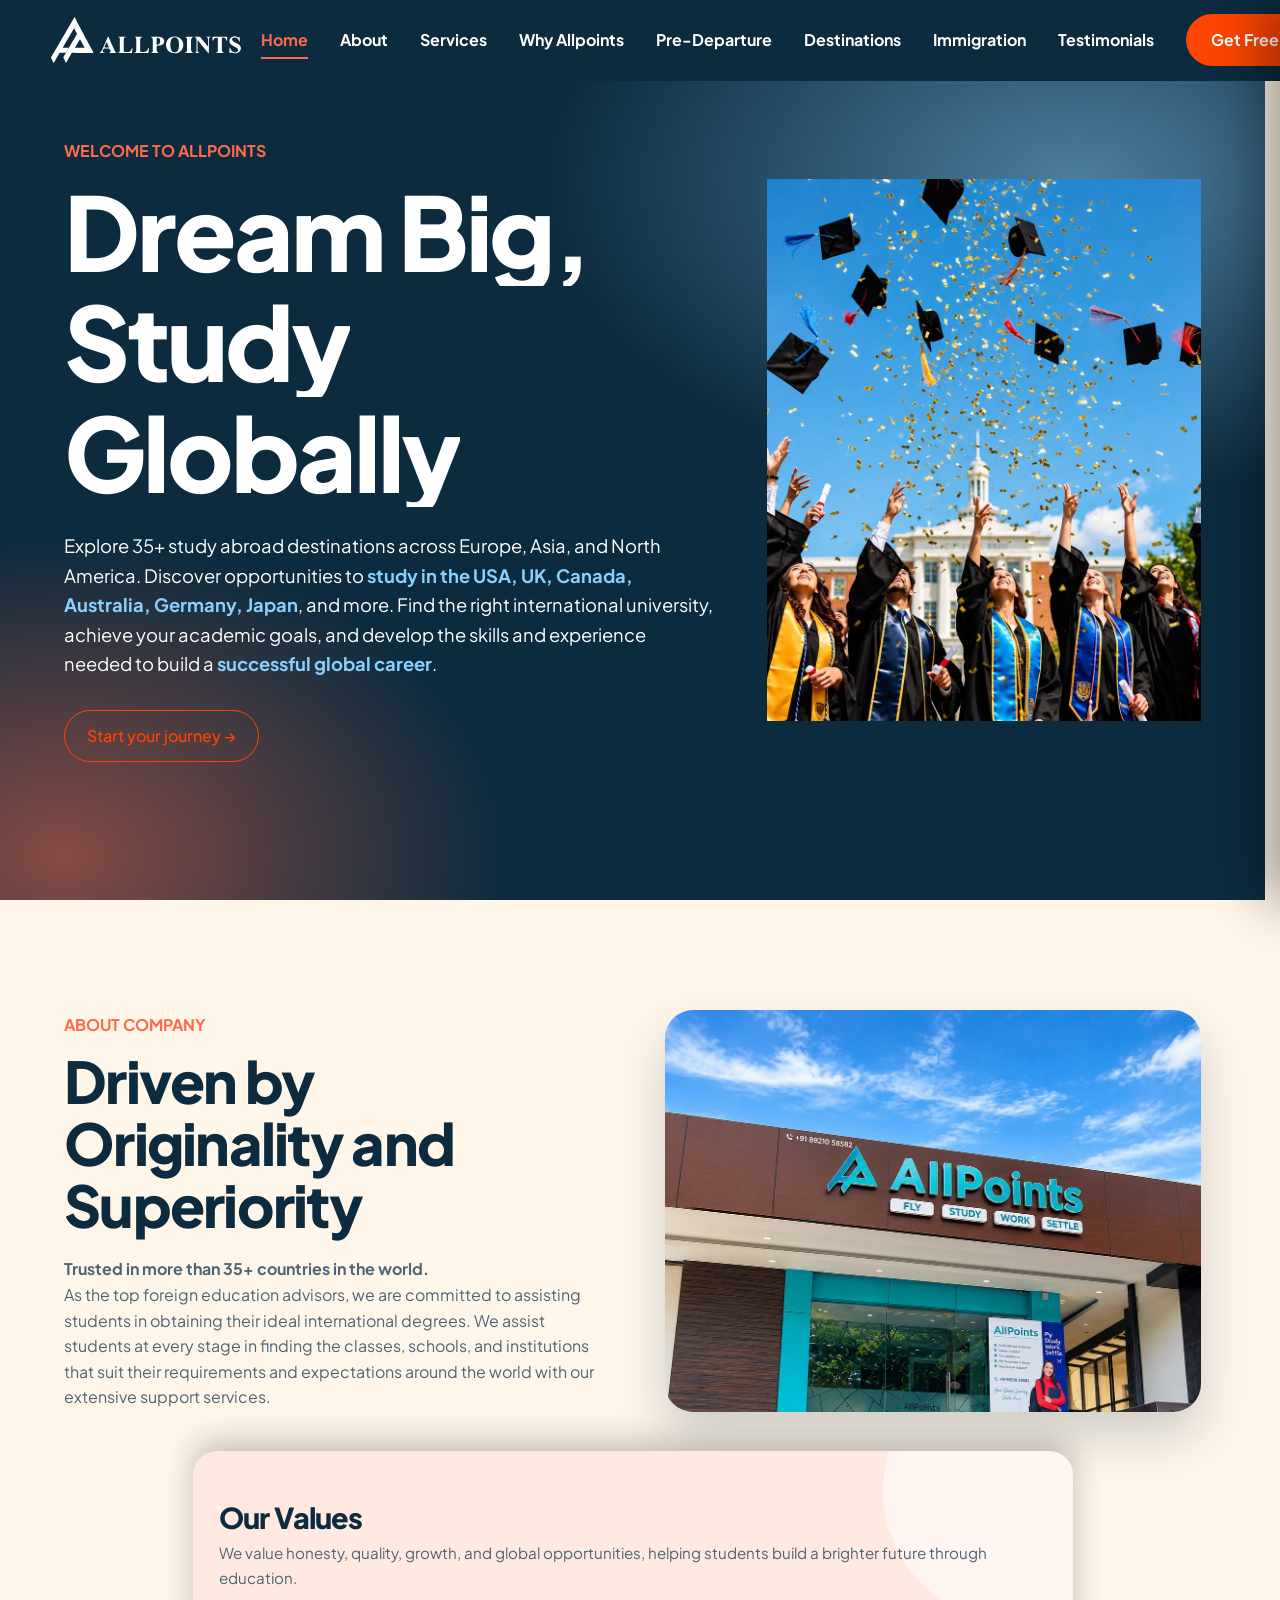
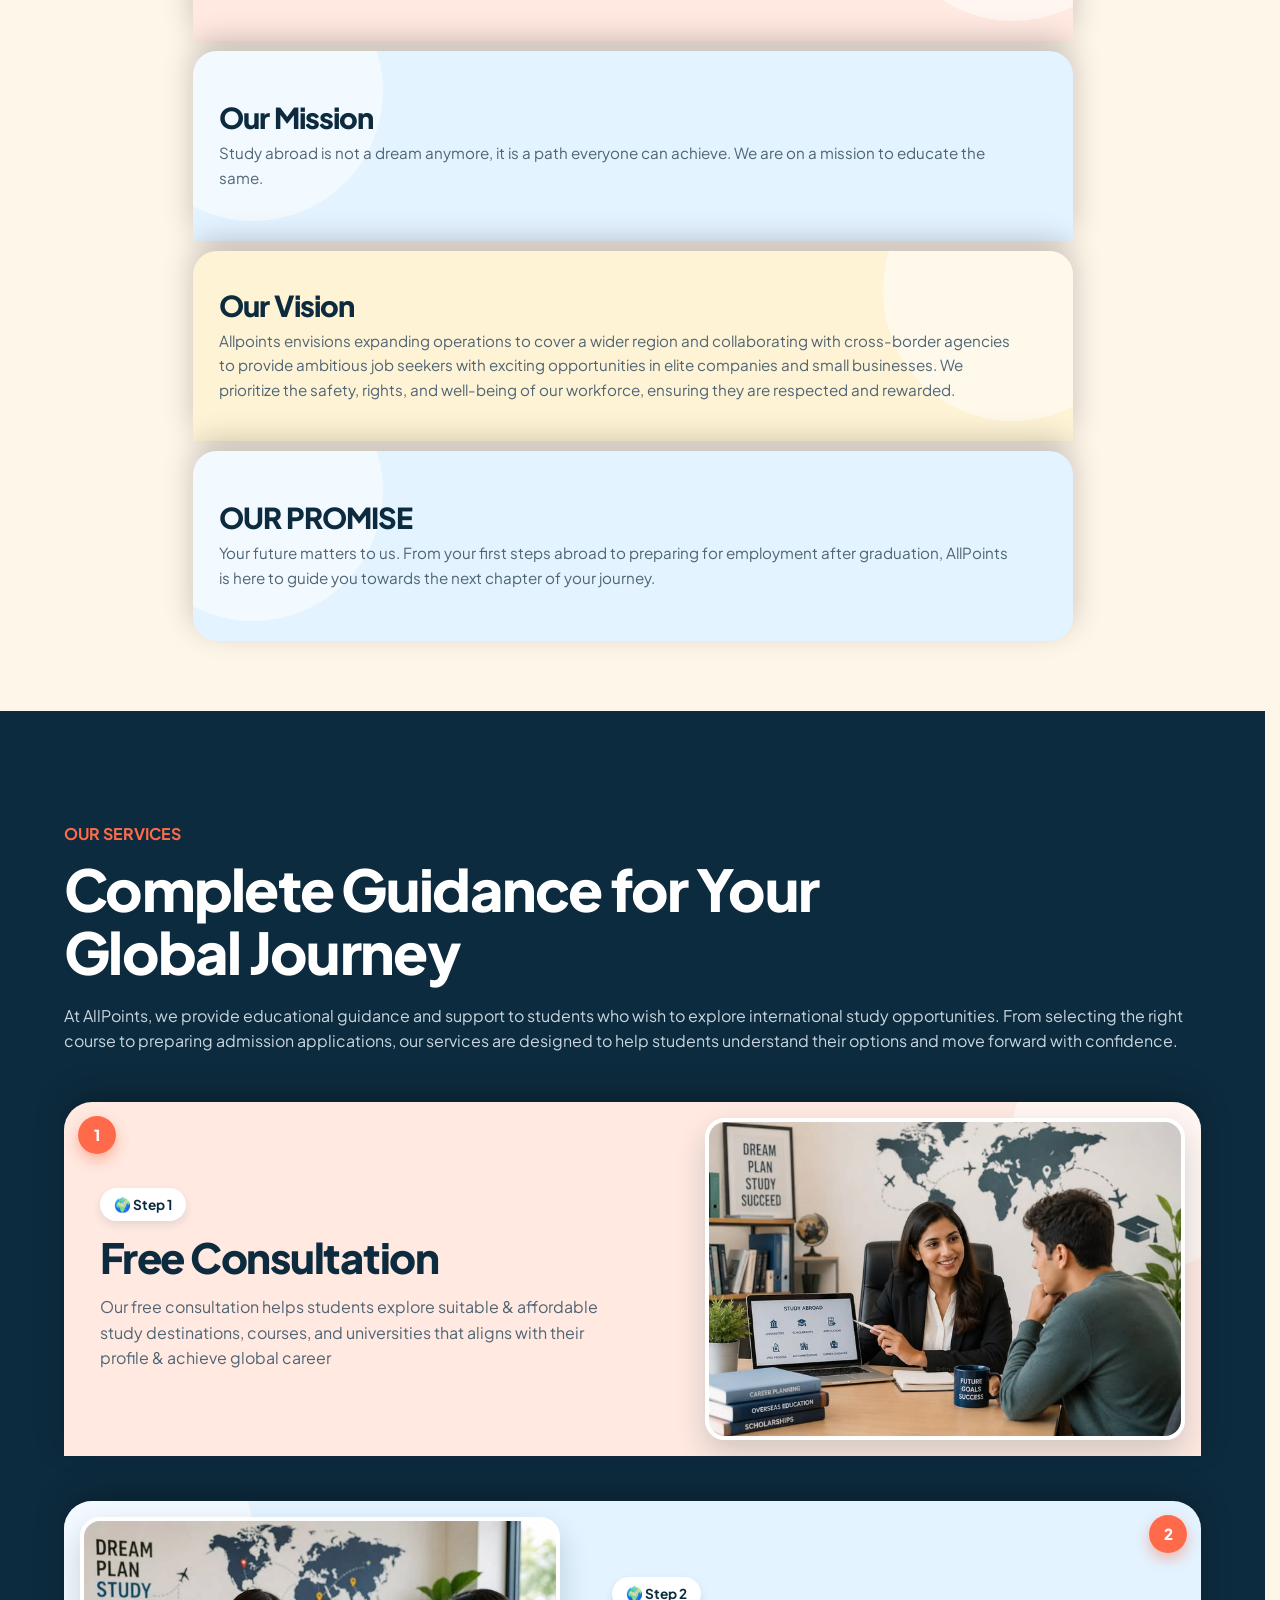
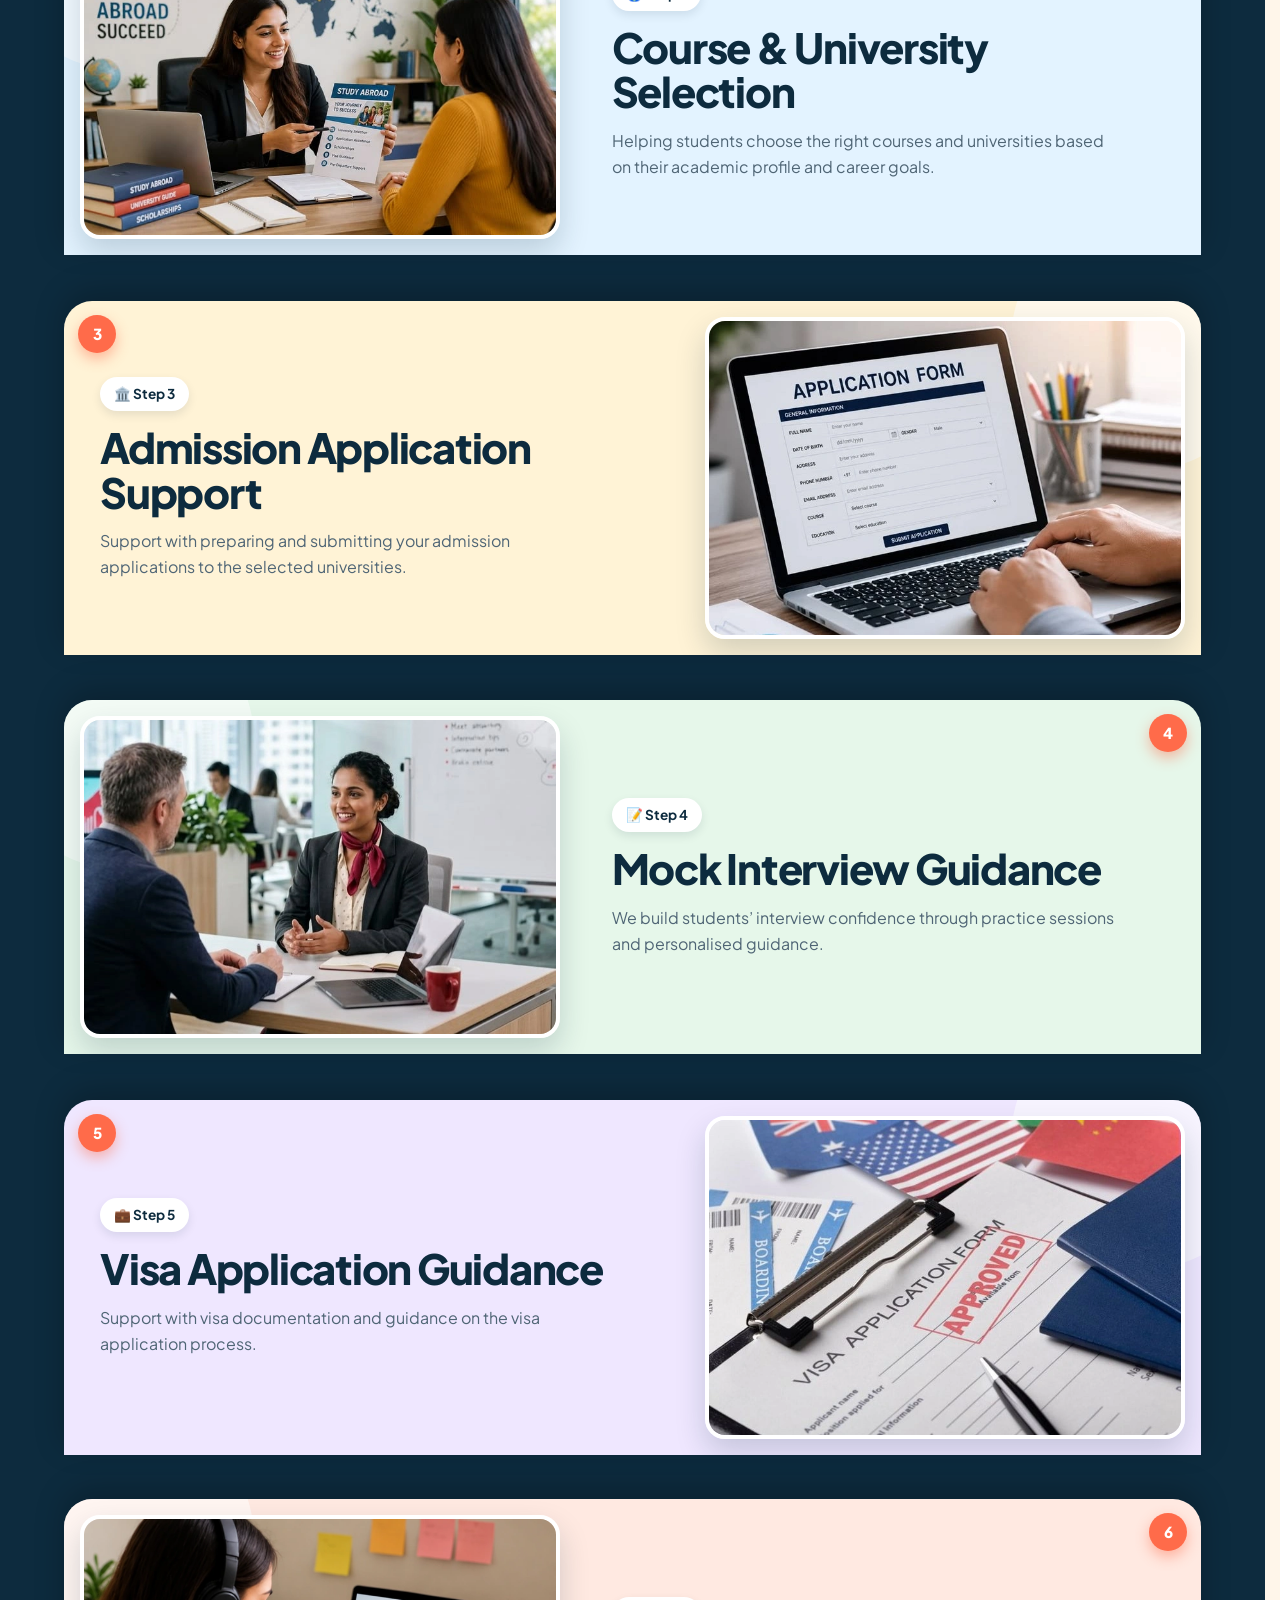
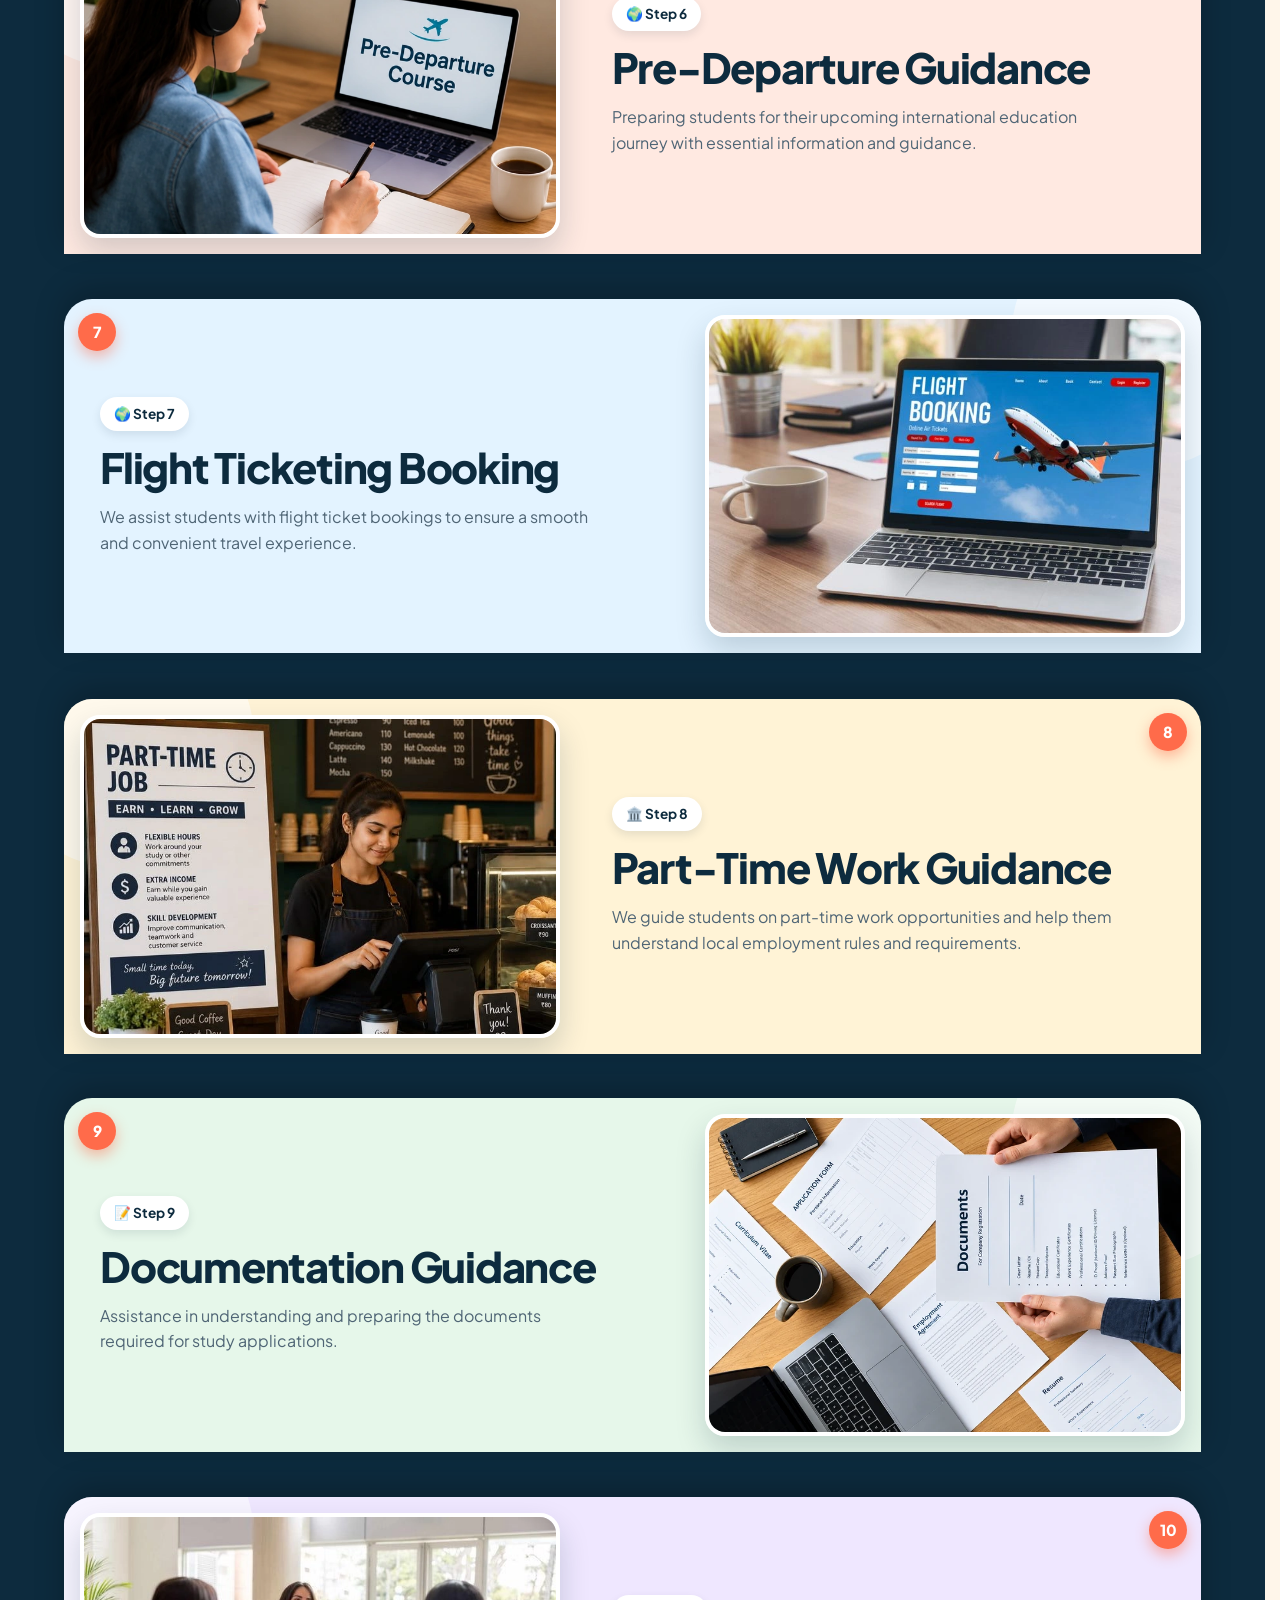
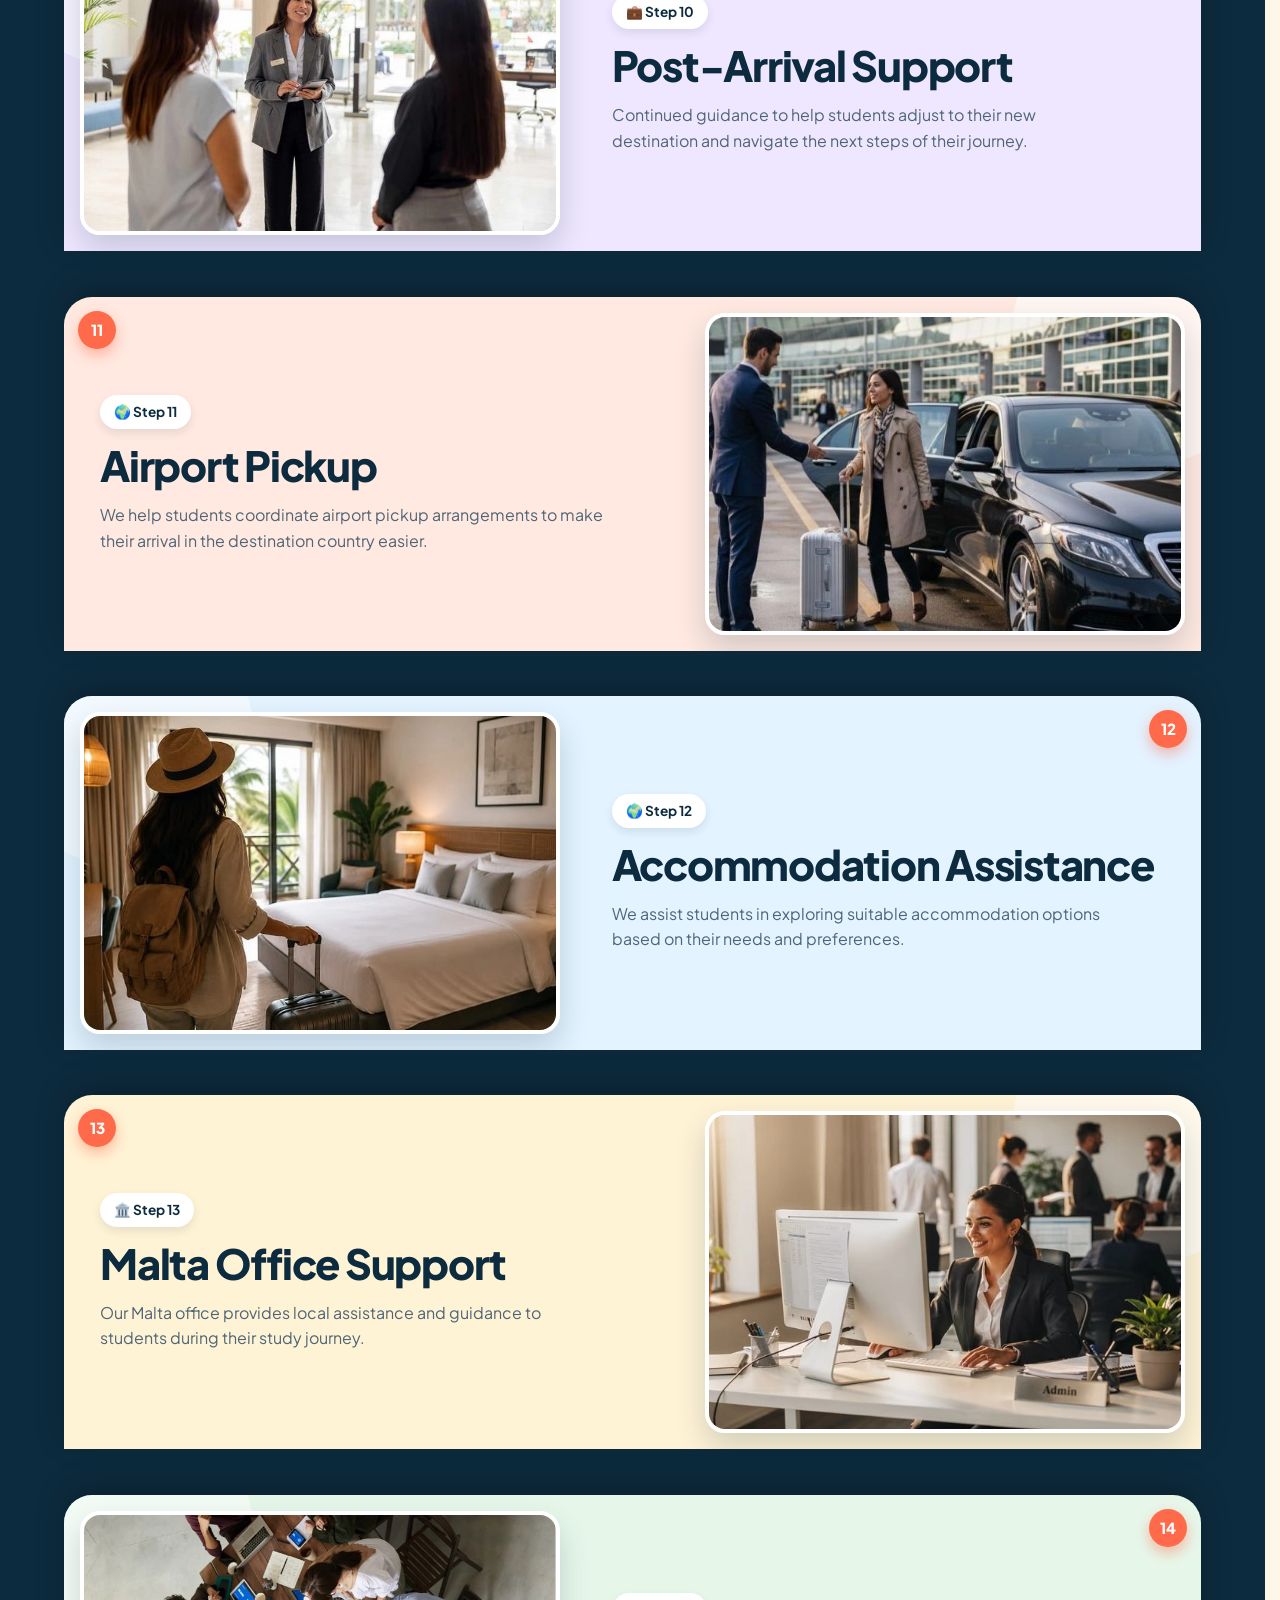
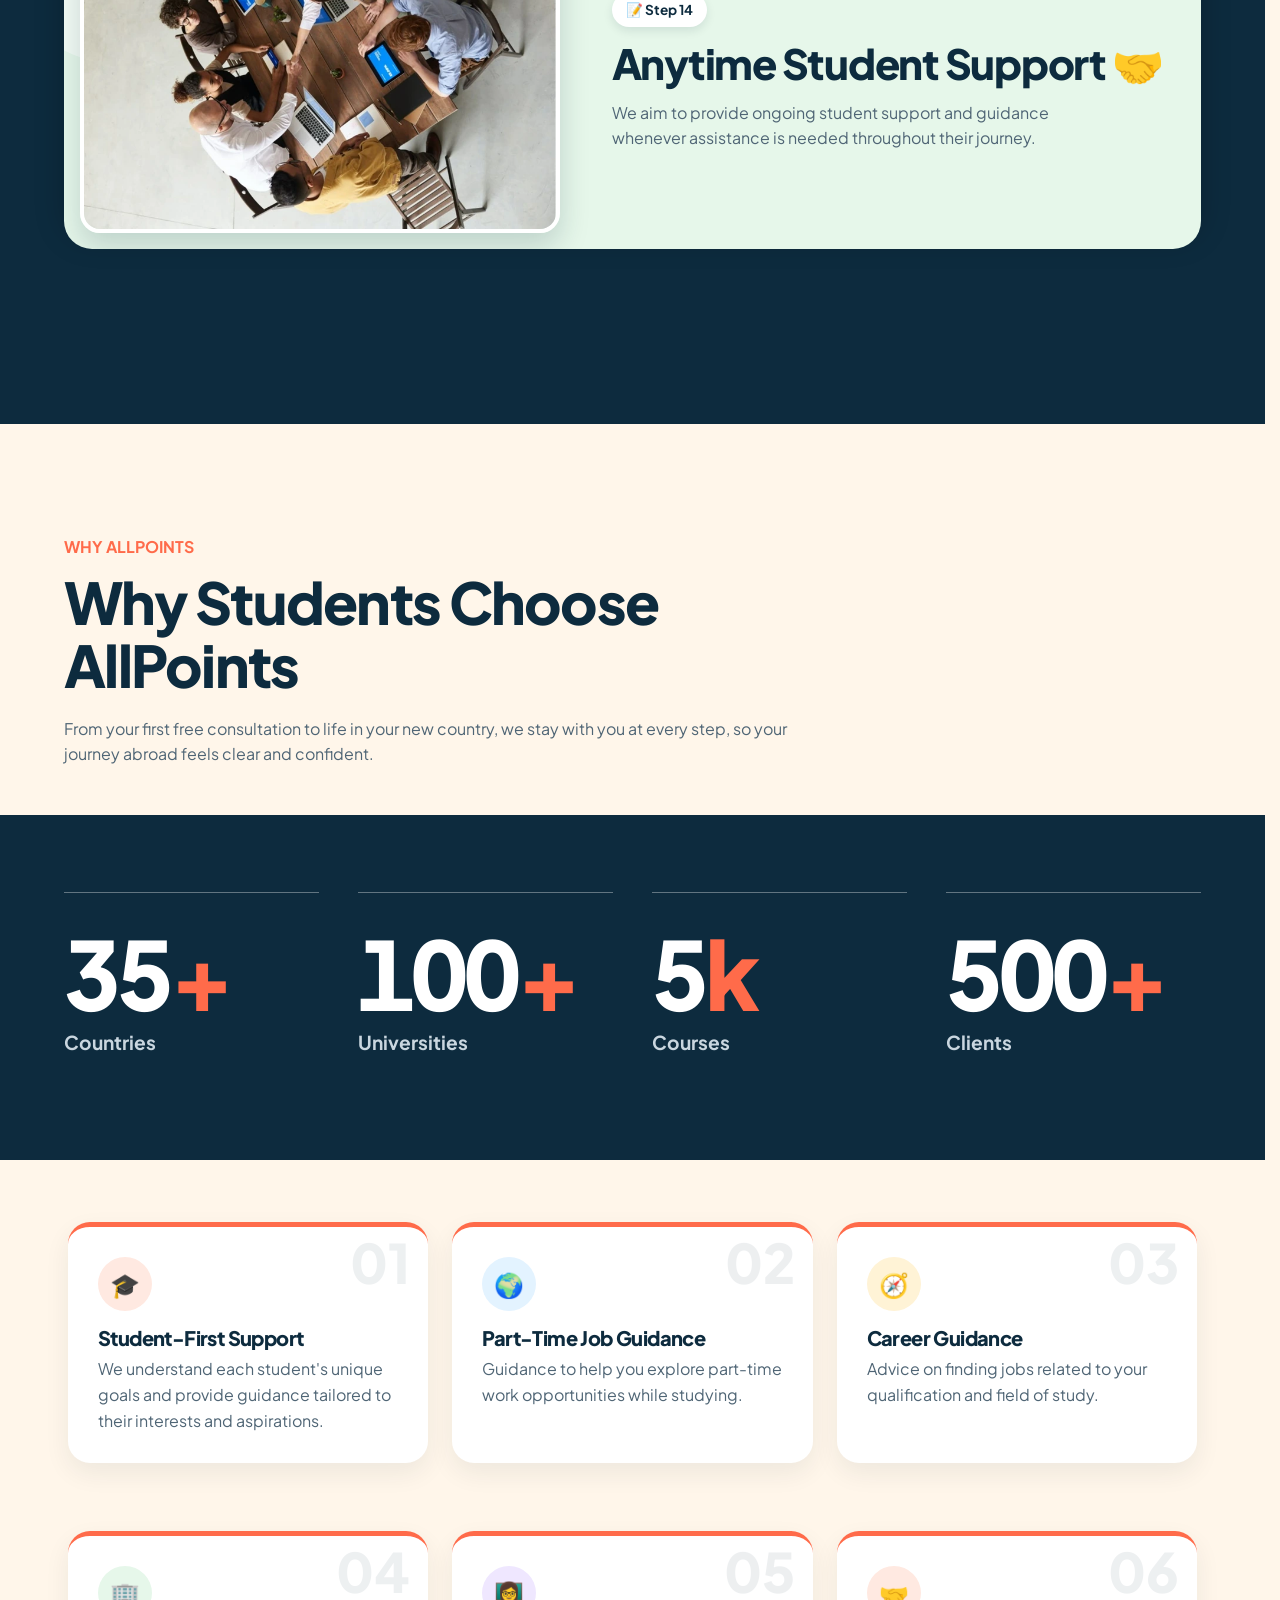
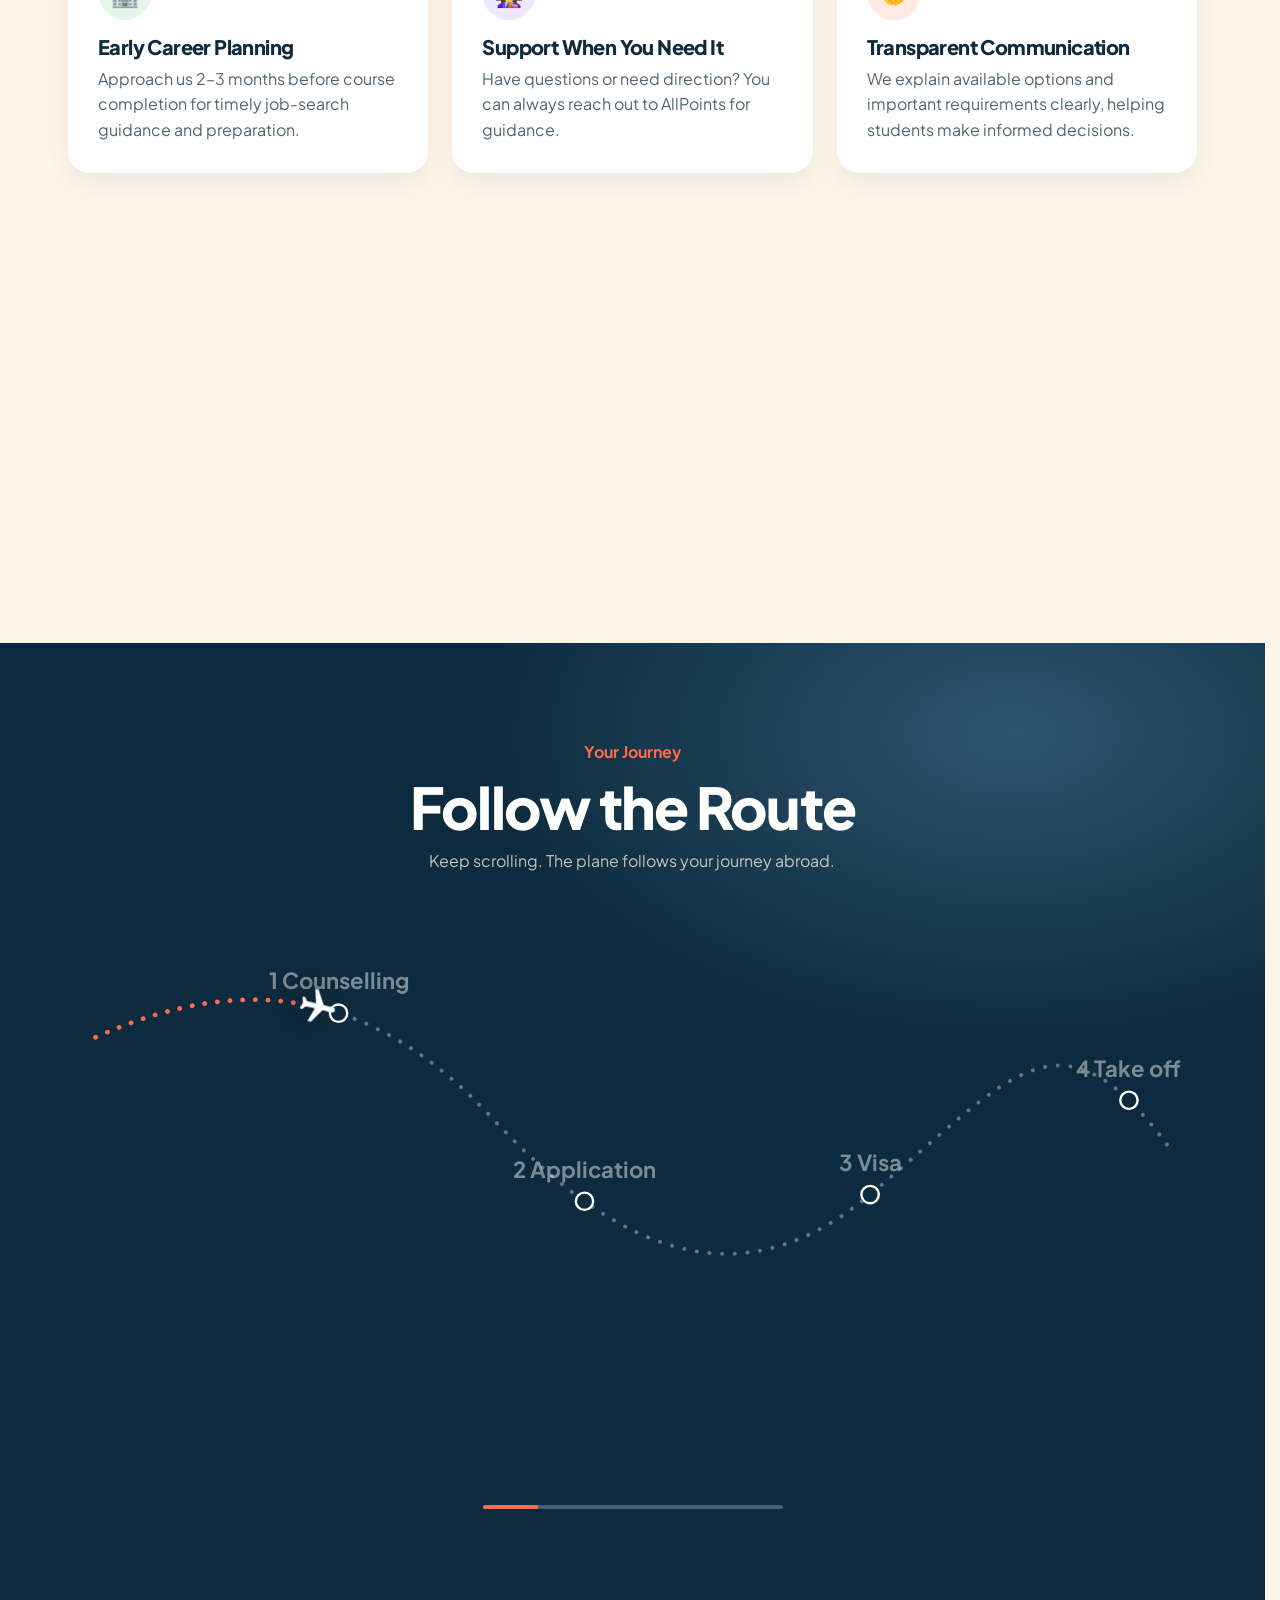
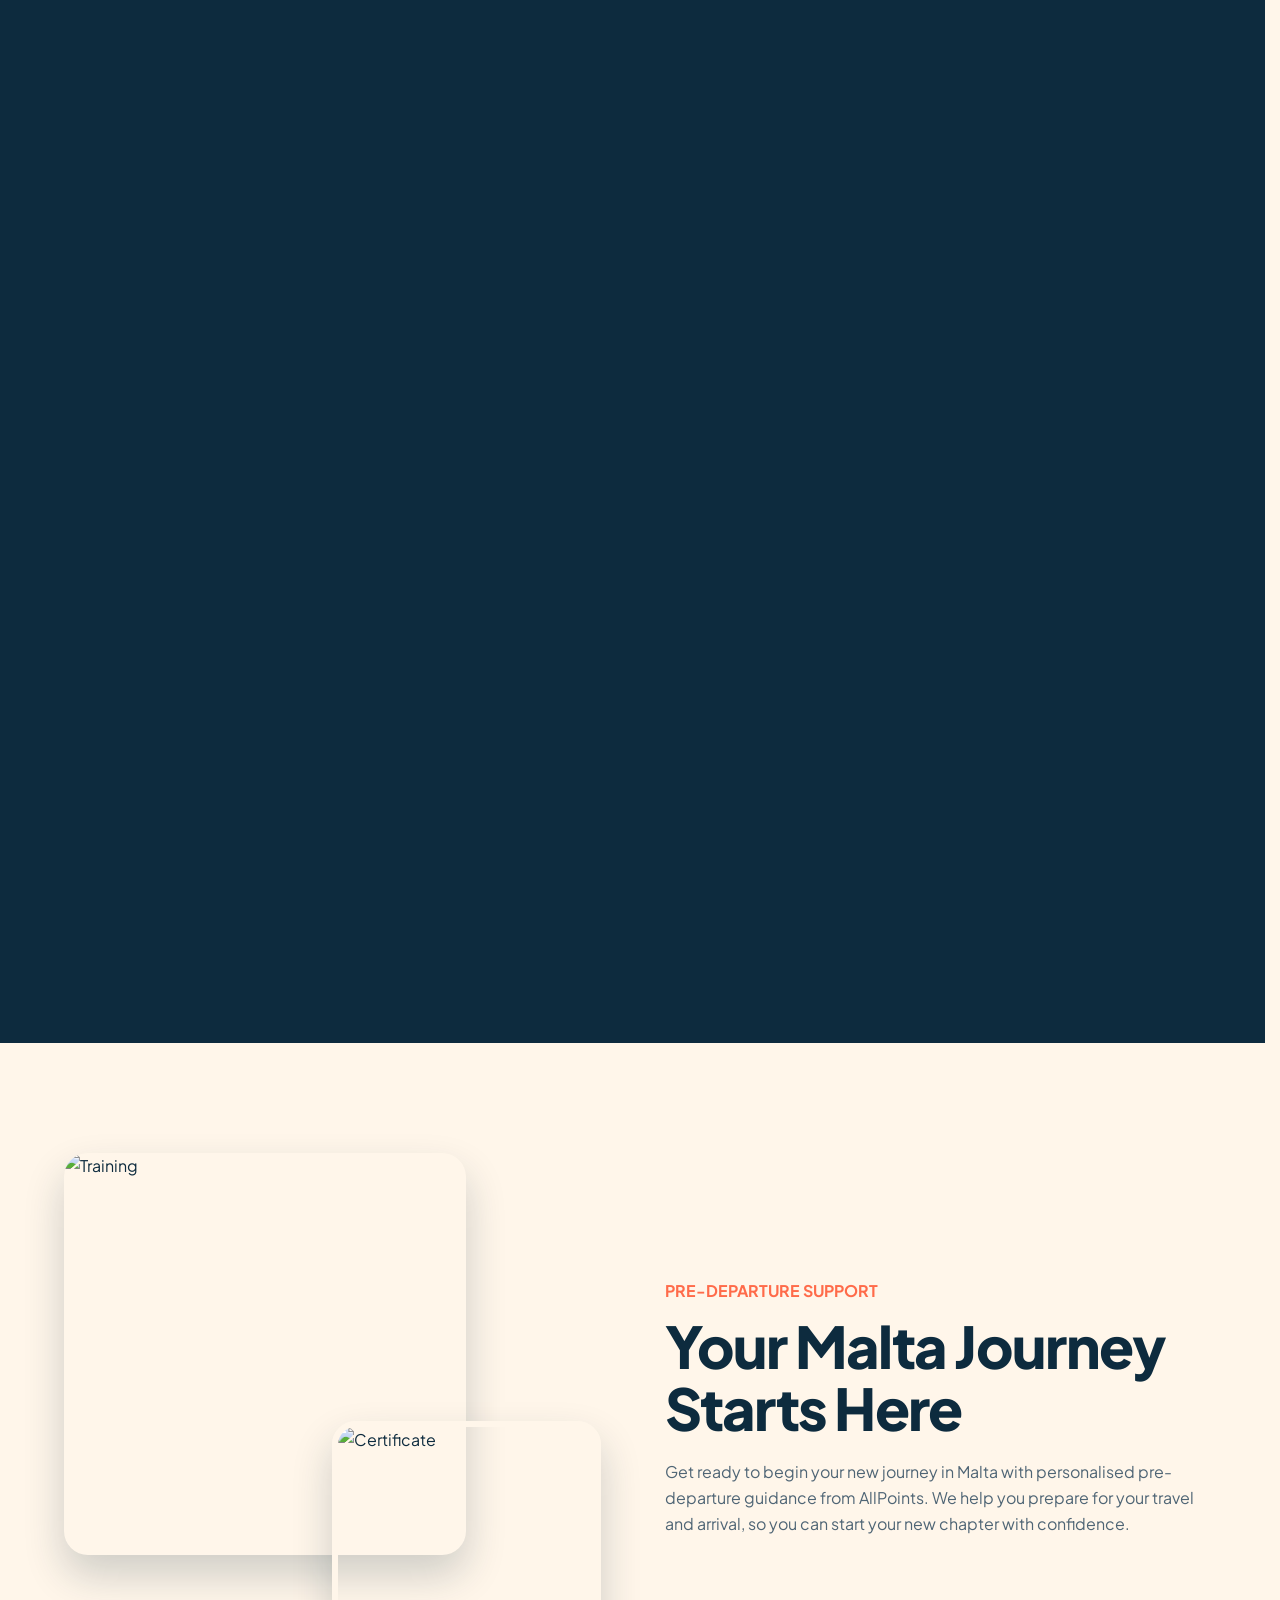
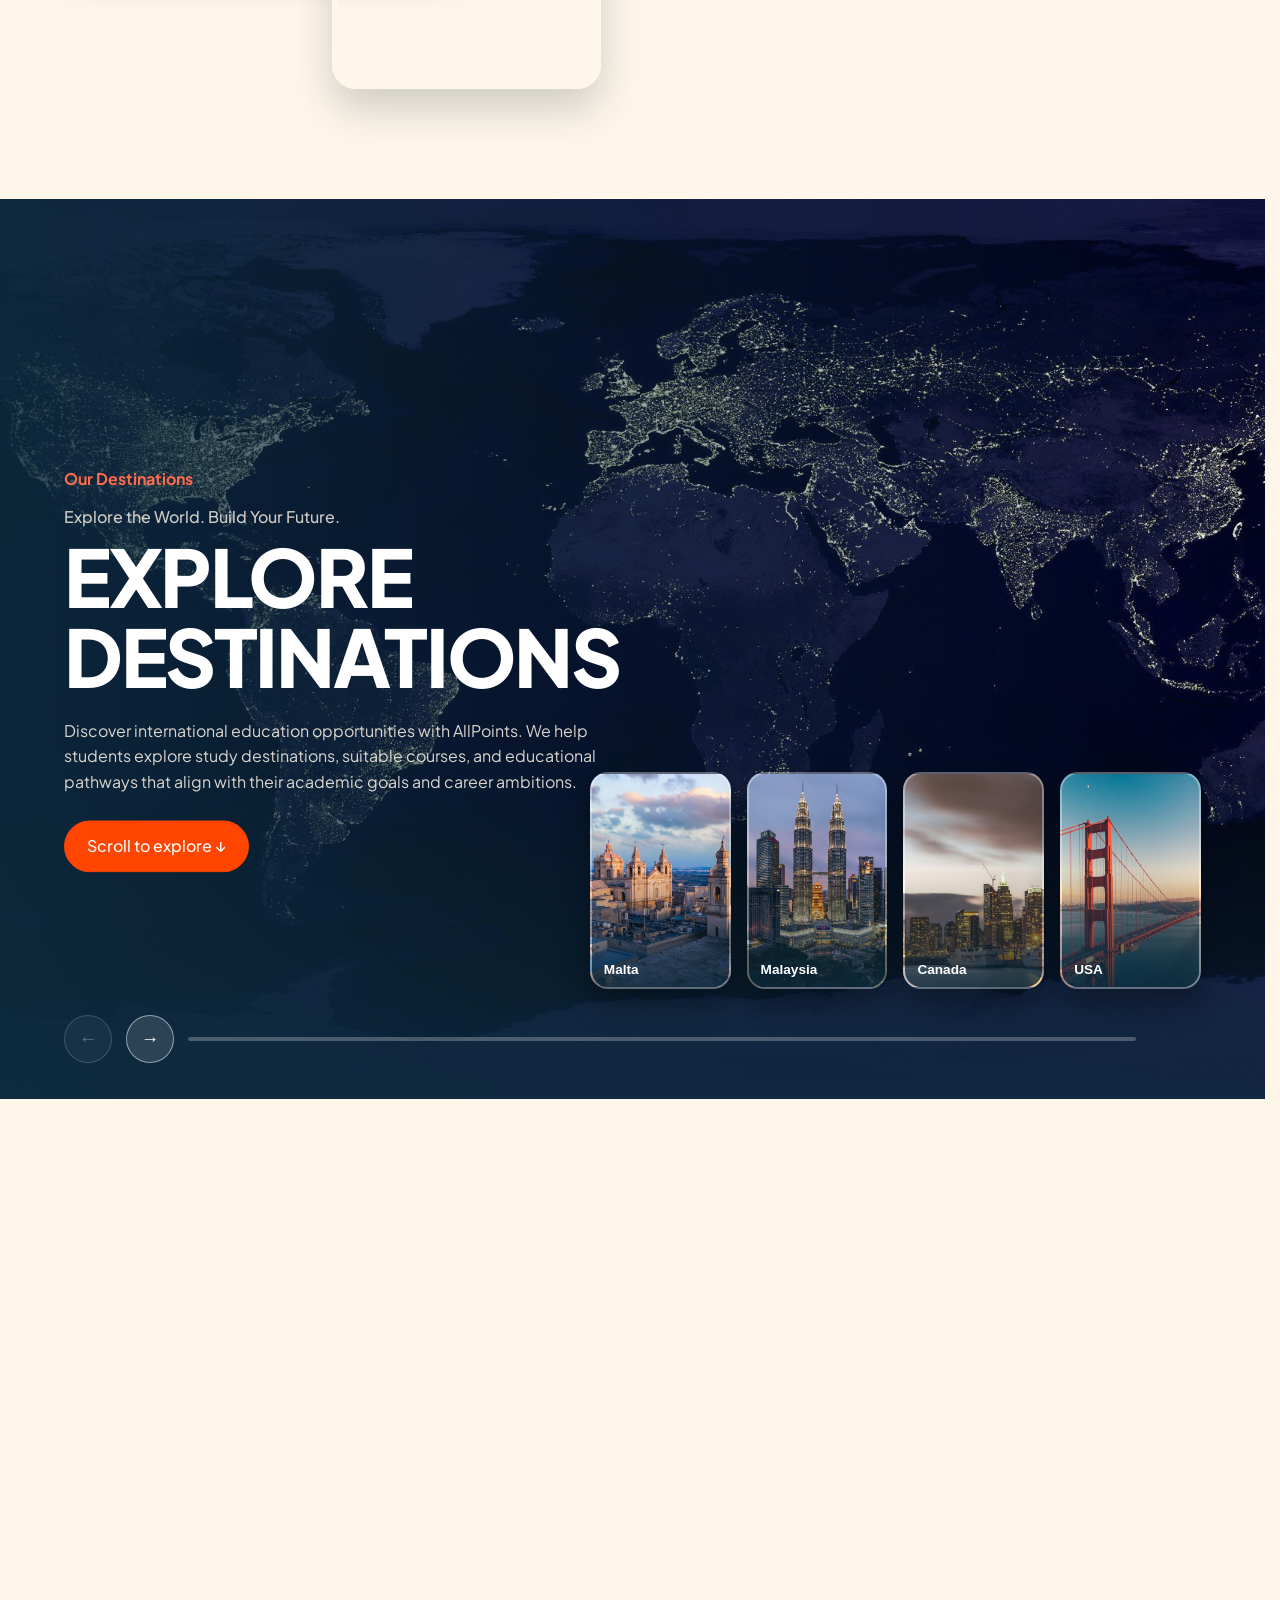
==== commit 3e1e98a7: "index.html" ====
--- a/index.html
+++ b/index.html
@@ -74,7 +74,7 @@
       <p>Explore 35+ study abroad destinations across Europe, Asia, and North America. Discover opportunities to <b>study in the USA, UK, Canada, Australia, Germany, Japan</b>, and more. Find the right international university, achieve your academic goals, and develop the skills and experience needed to build a <b>successful global career</b>.</p>
       <a class="btn" href="#cta">Start your journey →</a>
     </div>
-    <img class="hero-img" src="hero.webp" alt="Student">
+    <img class="hero-img" src="hero.webp" alt="Student" fetchpriority="high">
   </section>
 
   <!-- ABOUT -->
@@ -86,7 +86,7 @@
     <h2 class="reveal">Driven by Originality and Superiority</h2>
     <p class="lead reveal"><b>Trusted in more than 35+ countries in the world.</b><br>As the top foreign education advisors, we are committed to assisting students in obtaining their ideal international degrees. We assist students at every stage in finding the classes, schools, and institutions that suit their requirements and expectations around the world with our extensive support services.</p>
     </div>
-    <div class="abt-photo"><img src="AllPoints.webp" alt="Student"></div>
+    <div class="abt-photo"><img loading="lazy" decoding="async" src="AllPoints.webp" alt="Student"></div>
   </div>
 
   <div class="wstack">
@@ -136,7 +136,7 @@
             <h3>Free Consultation</h3>
             <p>Our free consultation helps students explore suitable & affordable study destinations, courses, and universities that aligns with their profile & achieve global career</p>
           </div>
-          <div class="wimg"><img src="services image/Free_Consultation.webp" alt="Global destinations"></div>
+          <div class="wimg"><img loading="lazy" decoding="async" src="services image/Free_Consultation.webp" alt="Free consultation"></div>
           <span class="num">1</span>
         </article>
 
@@ -146,7 +146,7 @@
             <h3>Course & University Selection</h3>
             <p>Helping students choose the right courses and universities based on their academic profile and career goals.</p>
           </div>
-          <div class="wimg"><img src="services image/Course___University_Selection.webp" alt="Global destinations"></div>
+          <div class="wimg"><img loading="lazy" decoding="async" src="services image/Course___University_Selection.webp" alt="Course and university selection"></div>
           <span class="num">2</span>
         </article>
 
@@ -156,7 +156,7 @@
             <h3>Admission Application Support</h3>
             <p>Support with preparing and submitting your admission applications to the selected universities.</p>
           </div>
-          <div class="wimg"><img src="services image/Admission.webp" alt="University options"></div>
+          <div class="wimg"><img loading="lazy" decoding="async" src="services image/Admission.webp" alt="Admission application support"></div>
           <span class="num">3</span>
         </article>
 
@@ -166,7 +166,7 @@
             <h3>Mock Interview Guidance</h3>
             <p>We build students’ interview confidence through practice sessions and personalised guidance.</p>
           </div>
-          <div class="wimg"><img src="services image/mock.webp" alt="Application support"></div>
+          <div class="wimg"><img loading="lazy" decoding="async" src="services image/mock.webp" alt="Mock interview guidance"></div>
           <span class="num">4</span>
         </article>
 
@@ -176,7 +176,7 @@
             <h3>Visa Application Guidance</h3>
             <p>Support with visa documentation and guidance on the visa application process.</p>
           </div>
-          <div class="wimg"><img src="services image/VISA_APPLICATION.webp" alt="Career-focused education"></div>
+          <div class="wimg"><img loading="lazy" decoding="async" src="services image/VISA_APPLICATION.webp" alt="Visa application guidance"></div>
           <span class="num">5</span>
         </article>
 
@@ -186,7 +186,7 @@
             <h3>Pre-Departure Guidance</h3>
             <p>Preparing students for their upcoming international education journey with essential information and guidance.</p>
           </div>
-          <div class="wimg"><img src="services image/Pre-Departure.webp" alt="Global destinations"></div>
+          <div class="wimg"><img loading="lazy" decoding="async" src="services image/Pre-Departure.webp" alt="Pre-departure guidance"></div>
           <span class="num">6</span>
         </article>
 
@@ -196,7 +196,7 @@
             <h3>Flight Ticketing Booking</h3>
             <p>We assist students with flight ticket bookings to ensure a smooth and convenient travel experience.</p>
           </div>
-          <div class="wimg"><img src="services image/flight_booking.webp" alt="Global destinations"></div>
+          <div class="wimg"><img loading="lazy" decoding="async" src="services image/flight_booking.webp" alt="Flight ticket booking"></div>
           <span class="num">7</span>
         </article>
 
@@ -206,7 +206,7 @@
             <h3>Part-Time Work Guidance</h3>
             <p>We guide students on part-time work opportunities and help them understand local employment rules and requirements.</p>
           </div>
-          <div class="wimg"><img src="services image/part_time_job.webp" alt="University options"></div>
+          <div class="wimg"><img loading="lazy" decoding="async" src="services image/part_time_job.webp" alt="Part-time work guidance"></div>
           <span class="num">8</span>
         </article>
 
@@ -216,7 +216,7 @@
             <h3>Documentation Guidance</h3>
             <p>Assistance in understanding and preparing the documents required for study applications.</p>
           </div>
-          <div class="wimg"><img src="services image/documention_.webp" alt="Application support"></div>
+          <div class="wimg"><img loading="lazy" decoding="async" src="services image/documention_.webp" alt="Documentation guidance"></div>
           <span class="num">9</span>
         </article>
 
@@ -226,7 +226,7 @@
             <h3>Post-Arrival Support</h3>
             <p>Continued guidance to help students adjust to their new destination and navigate the next steps of their journey.</p>
           </div>
-          <div class="wimg"><img src="services image/post-arrival.webp" alt="Career-focused education"></div>
+          <div class="wimg"><img loading="lazy" decoding="async" src="services image/post-arrival.webp" alt="Post-arrival support"></div>
           <span class="num">10</span>
         </article>
         
@@ -236,7 +236,7 @@
             <h3>Airport Pickup</h3>
             <p>We help students coordinate airport pickup arrangements to make their arrival in the destination country easier.</p>
           </div>
-          <div class="wimg"><img src="services image/airport_pickup.webp" alt="Global destinations"></div>
+          <div class="wimg"><img loading="lazy" decoding="async" src="services image/airport_pickup.webp" alt="Airport pickup"></div>
           <span class="num">11</span>
         </article>
 
@@ -246,7 +246,7 @@
             <h3>Accommodation Assistance</h3>
             <p>We assist students in exploring suitable accommodation options based on their needs and preferences.</p>
           </div>
-          <div class="wimg"><img src="services image/Accommodation.webp" alt="Global destinations"></div>
+          <div class="wimg"><img loading="lazy" decoding="async" src="services image/Accommodation.webp" alt="Accommodation assistance"></div>
           <span class="num">12</span>
         </article>
 
@@ -256,7 +256,7 @@
             <h3>Malta Office Support </h3>
             <p> Our Malta office provides local assistance and guidance to students during their study journey.</p>
           </div>
-          <div class="wimg"><img src="services image/malta_office.webp" alt="University options"></div>
+          <div class="wimg"><img loading="lazy" decoding="async" src="services image/malta_office.webp" alt="Malta office support"></div>
           <span class="num">13</span>
         </article>
 
@@ -266,7 +266,7 @@
             <h3>Anytime Student Support 🤝</h3>
             <p>We aim to provide ongoing student support and guidance whenever assistance is needed throughout their journey.</p>
           </div>
-          <div class="wimg"><img src="services image/any_time_support.webp" alt="Application support"></div>
+          <div class="wimg"><img loading="lazy" decoding="async" src="services image/any_time_support.webp" alt="Anytime student support"></div>
           <span class="num">14</span>
         </article>
 
@@ -353,8 +353,8 @@
 
   <section class="pre-departure" id="pre-departure">
     <div class="stack reveal">
-      <img src="https://allpoints.co.in/wp-content/uploads/2026/10/Woman-studying-at-a-laptop-desk-1024x1024.png" alt="Training">
-      <img src="https://allpoints.co.in/wp-content/uploads/2026/10/download-12.jpg" alt="Certificate">
+      <img loading="lazy" decoding="async" src="https://allpoints.co.in/wp-content/uploads/2026/10/Woman-studying-at-a-laptop-desk-1024x1024.png" alt="Training">
+      <img loading="lazy" decoding="async" src="https://allpoints.co.in/wp-content/uploads/2026/10/download-12.jpg" alt="Certificate">
     </div>
     <div class="reveal">
       <span class="kicker">PRE-DEPARTURE SUPPORT</span>
@@ -432,7 +432,7 @@
 
       <div class="slide"><div class="tcard">
         <div class="tuser">
-          <div class="av"><img src="testimonials/nikhil&monika.jpeg" alt="Nikhil &amp; Monica"></div>
+          <div class="av"><img loading="lazy" decoding="async" src="testimonials/nikhil&monika.jpeg" alt="Nikhil &amp; Monica"></div>
           <b>NIKHIL &amp; MONICA</b>
         </div>
         <p>Excellent service and genuine support throughout the process.</p>
@@ -440,7 +440,7 @@
 
       <div class="slide"><div class="tcard">
         <div class="tuser">
-          <div class="av"><img src="testimonials/akshay.jpeg" alt="Akshay Muraleedharan"></div>
+          <div class="av"><img loading="lazy" decoding="async" src="testimonials/akshay.jpeg" alt="Akshay Muraleedharan"></div>
           <b>AKSHAY MURALEEDHARAN</b>
         </div>
         <p>A big thank you to Allpoints for making my dream come true.</p>
@@ -448,49 +448,49 @@
 
       <div class="slide"><div class="tcard">
         <div class="tuser">
-          <div class="av"><img src="testimonials/shajil.png" alt="Shajil Muralidharan"></div>
+          <div class="av"><img loading="lazy" decoding="async" src="testimonials/shajil.png" alt="Shajil Muralidharan"></div>
           <b>SHAJIL MURALIDHARAN</b>
         </div>
         <p>Professional support from start to finish. Highly recommended!</p>
       </div></div>
       <div class="slide"><div class="tcard">
         <div class="tuser">
-          <div class="av"><img src="testimonials/vipindas.jpeg" alt="vipindas"></div>
+          <div class="av"><img loading="lazy" decoding="async" src="testimonials/vipindas.jpeg" alt="vipindas"></div>
           <b>VIPIN DAS</b>
         </div>
         <p>I'm grateful to AllPoints for guiding me every step of the way</p>
       </div></div>
       <div class="slide"><div class="tcard">
         <div class="tuser">
-          <div class="av"><img src="testimonials/arunlal.png" alt="Arunlal"></div>
+          <div class="av"><img loading="lazy" decoding="async" src="testimonials/arunlal.png" alt="Arunlal"></div>
           <b>ARUNLAL</b>
         </div>
         <p>Thanks to AllPoints, I'm now happily settled in Malta!</p>
       </div></div>
       <div class="slide"><div class="tcard">
         <div class="tuser">
-          <div class="av"><img src="testimonials/joby.jpeg" alt="Joby Joseph"></div>
+          <div class="av"><img loading="lazy" decoding="async" src="testimonials/joby.jpeg" alt="Joby Joseph"></div>
           <b>JOBY JOSEPH</b>
         </div>
         <p>Choosing AllPoints was the best decision for my Malta journey.</p>
       </div></div>
       <div class="slide"><div class="tcard">
         <div class="tuser">
-          <div class="av"><img src="testimonials/jeethu.png" alt="jeethu"></div>
+          <div class="av"><img loading="lazy" decoding="async" src="testimonials/jeethu.png" alt="jeethu"></div>
           <b>JEETHU</b>
         </div>
         <p>Thanks to AllPoints, my dream of building a career abroad came true.</p>
       </div></div>
       <div class="slide"><div class="tcard">
         <div class="tuser">
-          <div class="av"><img src="testimonials/mukesh.jpeg" alt="MUKESH"></div>
+          <div class="av"><img loading="lazy" decoding="async" src="testimonials/mukesh.jpeg" alt="MUKESH"></div>
           <b>MUKESH</b>
         </div>
         <p>Thank you, AllPoints, for making my overseas journey so easy.</p>
       </div></div>
       <div class="slide"><div class="tcard">
         <div class="tuser">
-          <div class="av"><img src="testimonials/sreejith.jpeg" alt="SREEJITH"></div>
+          <div class="av"><img loading="lazy" decoding="async" src="testimonials/sreejith.jpeg" alt="SREEJITH"></div>
           <b>SREEJITH</b>
         </div>
         <p>Reliable, supportive, and always there when I needed help.</p>
@@ -543,8 +543,8 @@
         <input type="text" name="name" autocomplete="name" required>
       </label>
       <label>Phone number
-        <input name="phone" type="tel" inputmode="numeric" maxlength="10" pattern="[0-9]{10}"
-         placeholder="10 digit number" autocomplete="tel" required>
+        <input name="phone" type="tel" inputmode="tel"
+         placeholder="Phone number" autocomplete="tel" required>
       </label>
     </div>
 
@@ -617,9 +617,9 @@
   <div class="bottom">
     <span>Copyright © 2026 AllPoints, All rights reserved</span>
     <div class="social">
-      <a href="https://www.facebook.com/share/1E1UcPH69e/?mibextid=wwXIfr" target="_blank">Facebook</a>
-      <a href="https://www.instagram.com/_allpoints_?xtok=MXU0MmkyM25veW9rYg==" target="_blank">Instagram</a>
-      <!-- <a href="https://www.linkedin.com/in/allpoints-overseas-2258a0321" target="_blank">LinkedIn</a> -->
+      <a href="https://www.facebook.com/share/1E1UcPH69e/?mibextid=wwXIfr" target="_blank" rel="noopener noreferrer">Facebook</a>
+      <a href="https://www.instagram.com/_allpoints_?xtok=MXU0MmkyM25veW9rYg==" target="_blank" rel="noopener noreferrer">Instagram</a>
+      <!-- <a href="https://www.linkedin.com/in/allpoints-overseas-2258a0321" target="_blank" rel="noopener noreferrer">LinkedIn</a> -->
       <a href="https://wa.me/918921058582?text=Hi%2C%20I%E2%80%99m%20visiting%20from%20your%20website.%20I%E2%80%99m%20interested%20in%20studying%20abroad.%20Could%20you%20please%20share%20more%20details%3F"
    target="_blank"
    rel="noopener noreferrer">
@@ -628,6 +628,55 @@
     </div>
   </div>
 </footer>
+
+<div class="wp-ov" id="wpOv"></div>
+
+<div class="wp" id="wpBox" role="dialog" aria-modal="true" aria-labelledby="wpTitle" aria-hidden="true">
+  <button class="wp-x" id="wpClose" type="button" aria-label="Close">✕</button>
+
+  <div class="wp-side">
+    <span class="kicker">FREE COUNSELLING</span>
+    <h3 id="wpTitle">Your Global Journey Starts Here!</h3>
+    <p>Ready to study abroad? Share your details, and our team will guide you towards the right course and destination for your future!</p>
+    <ul class="wp-contact">
+      <li><a href="tel:+918921058582">📞 +91 89210 58582</a></li>
+      <li><a href="https://wa.me/918921058582" target="_blank" rel="noopener">💬 WhatsApp us</a></li>
+      <li><a href="mailto:study@allpoints.mt">✉️ study@allpoints.mt</a></li>
+    </ul>
+  </div>
+
+  <form class="wp-form" id="wpForm" action="https://script.google.com/macros/s/AKfycbxlF7jNnAoJqExpVsiWYfaQCmN__LSs0lAwCu4p4I2lwsmXgk-RWabSjolDLJ_ecZaQ/exec" >
+    <label>Full name<input name="name" type="text" autocomplete="name" required></label>
+    <label>Phone number<input name="phone" type="tel" inputmode="tel" placeholder="Phone number" autocomplete="tel" required></label>
+    <label>Email<input name="email" type="email" autocomplete="email" required></label>
+    <label>Choose your interest course
+      <select name="course" required>
+        <option value="">Select a course</option>
+        <option>Degree</option><option>Diploma</option><option>Pg Diploma</option><option>Masters</option><option>Other</option>
+      </select>
+    </label>
+    <label>Preferred country
+      <select name="country">
+        <option value="">Select a country</option>
+        <option>Malta</option><option>United Kingdom</option><option>Canada</option><option>Australia</option>
+        <option>Germany</option><option>USA</option><option>Other</option>
+      </select>
+    </label>
+    <label>Message
+      <textarea name="message" placeholder="Tell us about the course or country you are interested in" required></textarea>
+    </label>
+    <input class="hp" type="text" name="website" tabindex="-1" autocomplete="off" aria-hidden="true">
+    <button class="btn solid" id="wpSend" type="submit">Get free counselling →</button>
+    <p class="wp-status" id="wpStatus" role="status" aria-live="polite"></p>
+  </form>
+
+  <div class="wp-done" id="wpDone" hidden>
+    <div class="wp-ok">✓</div>
+    <h3>Thank you!</h3>
+    <p>We will contact you soon.</p>
+    <button class="btn solid" id="wpFin" type="button">Close</button>
+  </div>
+</div>
 
 <div class="upanel-ov" id="upOv"></div>
 
@@ -658,7 +707,7 @@
             <div class="up-sel" id="upSel"></div>
           </div>
           <label>Full name<input name="name" type="text" autocomplete="name" required></label>
-          <label>Phone number<input name="phone" type="tel" inputmode="numeric" maxlength="10" pattern="[0-9]{10}" placeholder="10 digit number" autocomplete="tel" required></label>
+          <label>Phone number<input name="phone" type="tel" inputmode="tel" placeholder="Phone number" autocomplete="tel" required></label>
           <label>Email<input name="email" type="email" autocomplete="email" required></label>
           <label>Choose your interest course
             <select name="course" required>
@@ -881,15 +930,13 @@
 
 /* ---------- Phone: exactly 10 digits ---------- */
 document.querySelectorAll('input[name="phone"]').forEach(inp => {
-  const check = () => inp.setCustomValidity(
-    /^\d{10}$/.test(inp.value) ? '' : 'Please enter a 10 digit phone number');
-
-  inp.addEventListener('input', () => {
-    let v = inp.value.replace(/\D/g, '');                 // digits mathram
-    if (v.length > 10 && v.startsWith('91')) v = v.slice(2);   // +91 paste cheythaal kalayum
-    inp.value = v.slice(0, 10);
-    check();
-  });
+  inp.removeAttribute('maxlength'); inp.removeAttribute('pattern');
+  inp.placeholder = 'Phone (with country code if outside India)';
+  const check = () => {
+    const d = inp.value.replace(/\D/g, '');
+    inp.setCustomValidity(d.length >= 8 && d.length <= 15 ? '' : 'Please enter a valid phone number');
+  };
+  inp.addEventListener('input', () => { inp.value = inp.value.replace(/[^\d+ ]/g, ''); check(); });
   check();
 });
 
@@ -1118,6 +1165,7 @@
     if (exited) return; exited = true;
     try { sessionStorage.setItem('loader', '1'); } catch (e) {}
     draw(1);
+    document.dispatchEvent(new Event('loader:done'));
     el.classList.add('out');
     setTimeout(() => root.classList.remove('loader-on'), 350);      // hero text starts as the screen rises
     setTimeout(() => { root.classList.remove('has-loader'); el.remove(); }, 1000);
@@ -1178,6 +1226,79 @@
 })();
 
 
+/* ---------- Welcome contact popup ---------- */
+(function () {
+  const $ = id => document.getElementById(id);
+  const box = $('wpBox'), ov = $('wpOv'), form = $('wpForm');
+  if (!box || !form) return;
+
+  const SEEN = 'welcomePop', SENT = 'welcomeSent', DAYS = 30;
+  const sentRecently = () => { try { return Date.now() - (+localStorage.getItem(SENT) || 0) < DAYS * 864e5; } catch (e) { return false; } };
+  let shown = false;                      // once per page load only
+  if (sentRecently()) return;
+
+  let opener = null;
+
+    function show() {
+    if (shown) return;
+    const up = $('upPanel');
+    if (up && up.classList.contains('open')) return;
+    shown = true;
+    opener = document.activeElement;
+    ov.classList.add('open'); box.classList.add('open');
+    box.setAttribute('aria-hidden', 'false');
+    document.documentElement.classList.add('no-scroll');
+    if (matchMedia('(hover:hover)').matches) setTimeout(() => form.name.focus({ preventScroll: true }), 450);
+  }
+
+  function close() {
+    if (!box.classList.contains('open')) return;
+    if (document.activeElement) document.activeElement.blur();
+    ov.classList.remove('open'); box.classList.remove('open');
+    box.setAttribute('aria-hidden', 'true');
+    document.documentElement.classList.remove('no-scroll');
+    if (opener) opener.focus({ preventScroll: true });
+  }
+
+  /* open after the loading screen, or a little after the page loads if there is no loading screen */
+  if (document.documentElement.classList.contains('has-loader')) {
+    document.addEventListener('loader:done', () => setTimeout(show, 1200), { once: true });
+    setTimeout(show, 10000);                                       // safety
+  } else {
+    setTimeout(show, 2500);
+  }
+
+  $('wpClose').addEventListener('click', close);
+  $('wpFin').addEventListener('click', close);
+  ov.addEventListener('click', close);
+  document.addEventListener('keydown', e => { if (e.key === 'Escape') close(); });
+
+  form.addEventListener('submit', async e => {
+    e.preventDefault();
+    if (form.website.value) return;                                // spam trap
+
+    const url = window.LEAD_URL || ($('contactForm') || {}).action;  // same Google Apps Script URL
+    const btn = $('wpSend'), st = $('wpStatus');
+    st.textContent = '';
+    if (!url) { st.textContent = 'Form is not connected. Please call or WhatsApp us.'; return; }
+
+    btn.disabled = true; btn.textContent = 'Sending…';
+    const data = new URLSearchParams(new FormData(form));
+    data.delete('website');
+    data.set('source', 'Welcome popup');
+
+    try {
+      await fetch(url, { method: 'POST', body: data, mode: 'no-cors' });
+      try { localStorage.setItem(SENT, String(Date.now())); } catch (e) {}
+      box.classList.add('sent'); $('wpDone').hidden = false;
+    } catch (err) {
+      st.textContent = 'Something went wrong. Please call or WhatsApp us.';
+      btn.disabled = false; btn.textContent = 'Get free counselling →';
+    }
+  });
+})();
+
+
 </script>
 
 
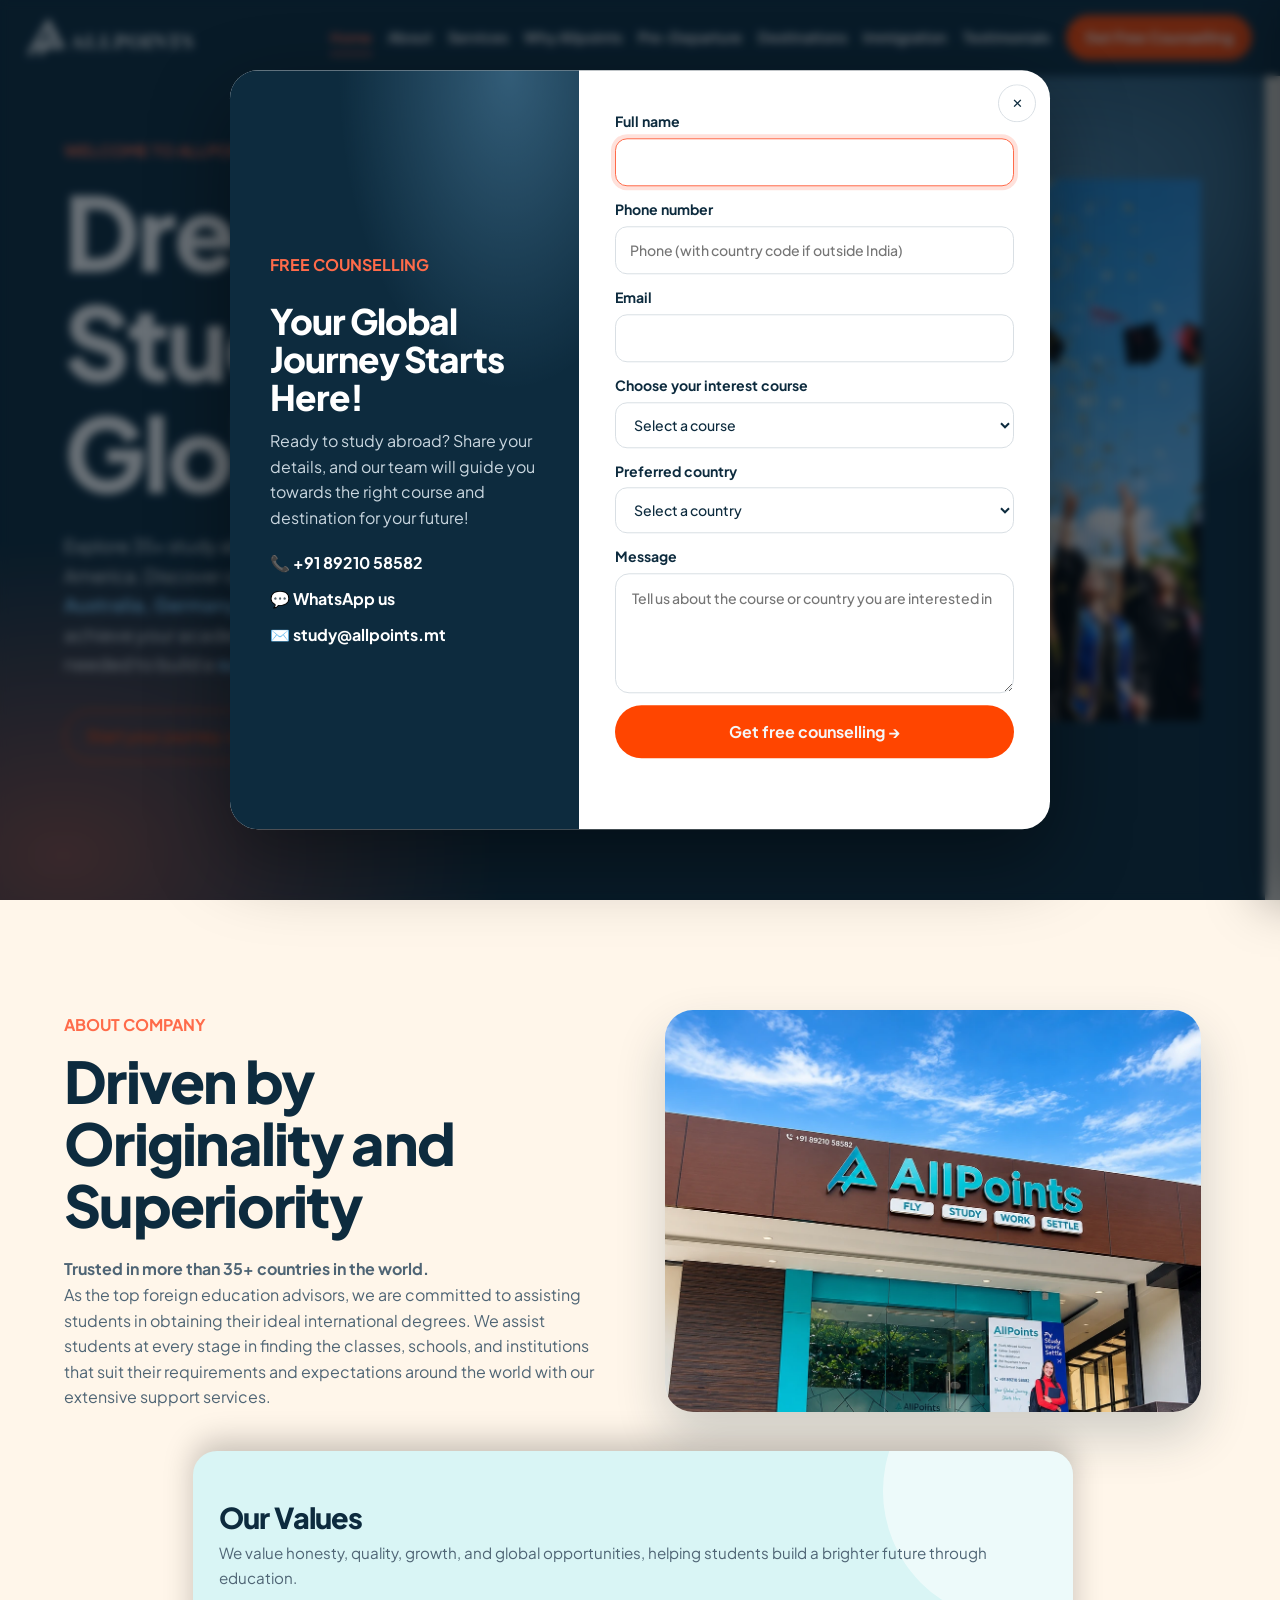
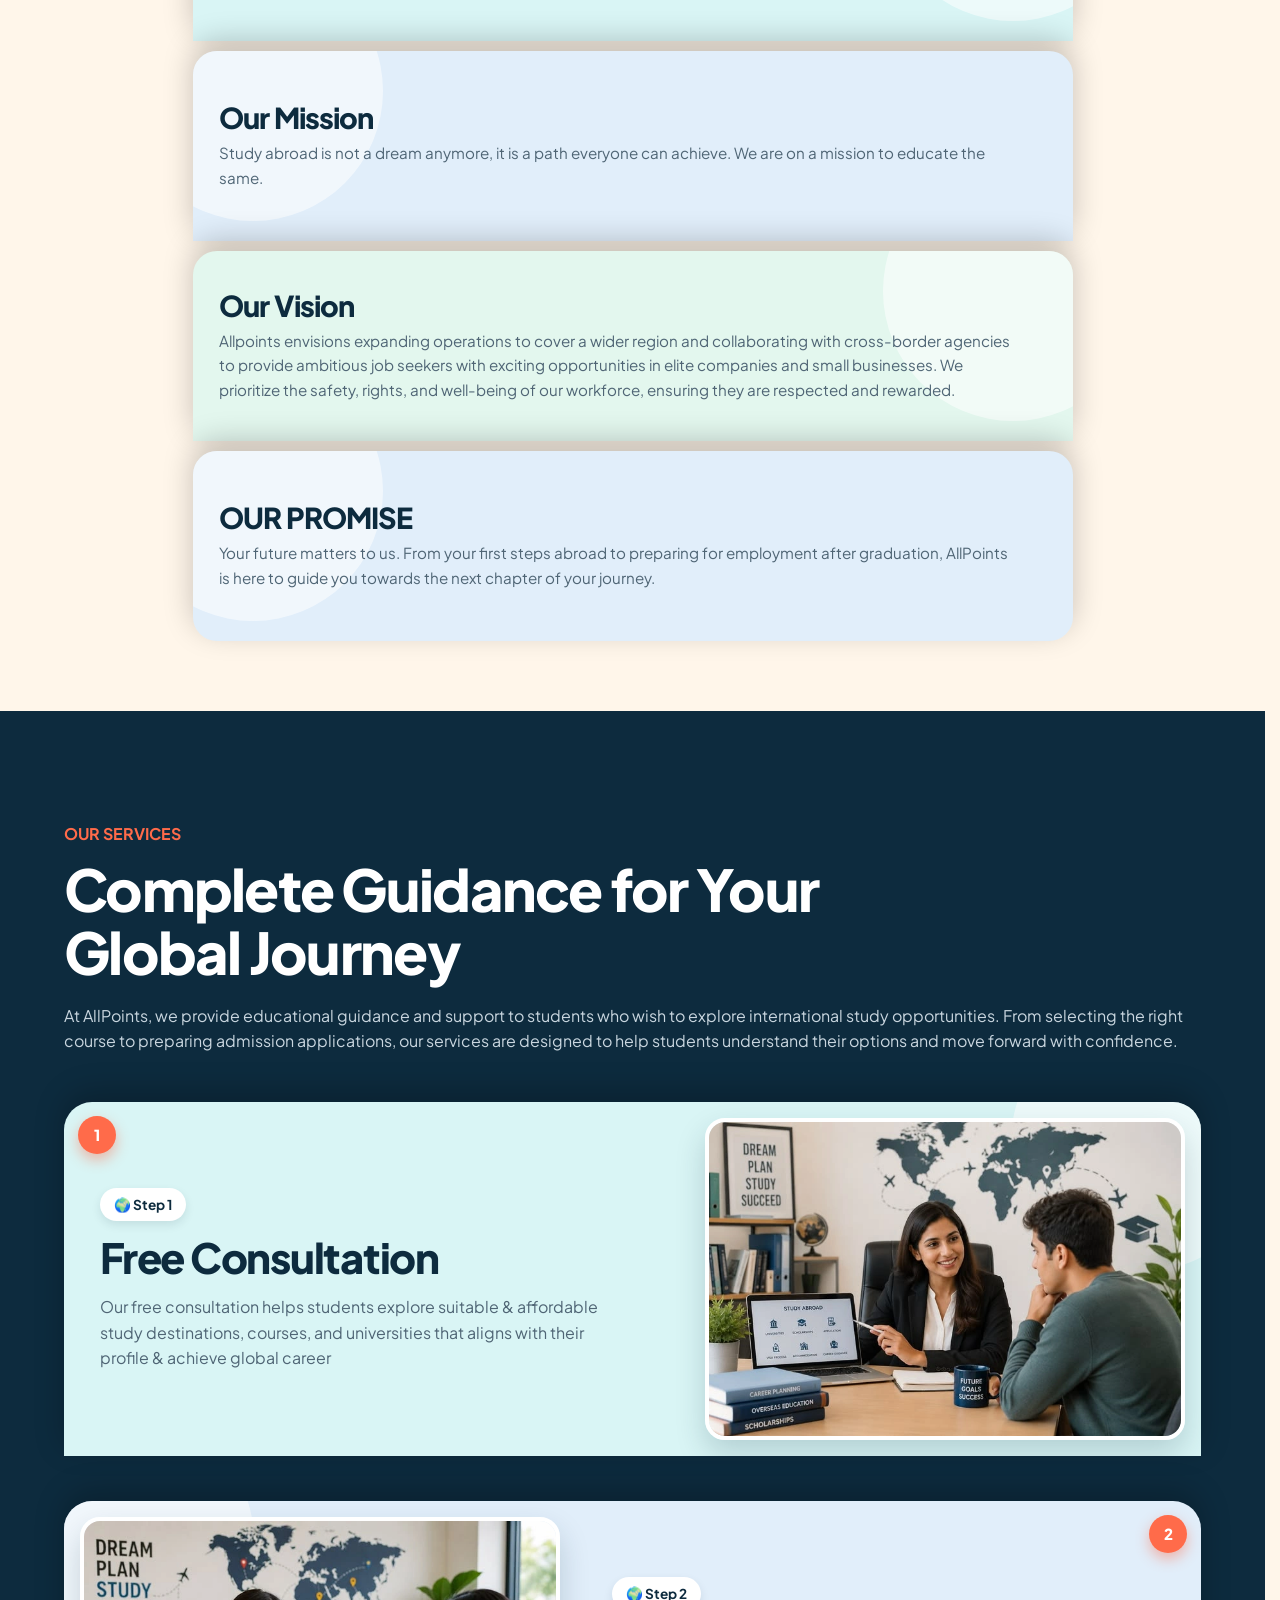
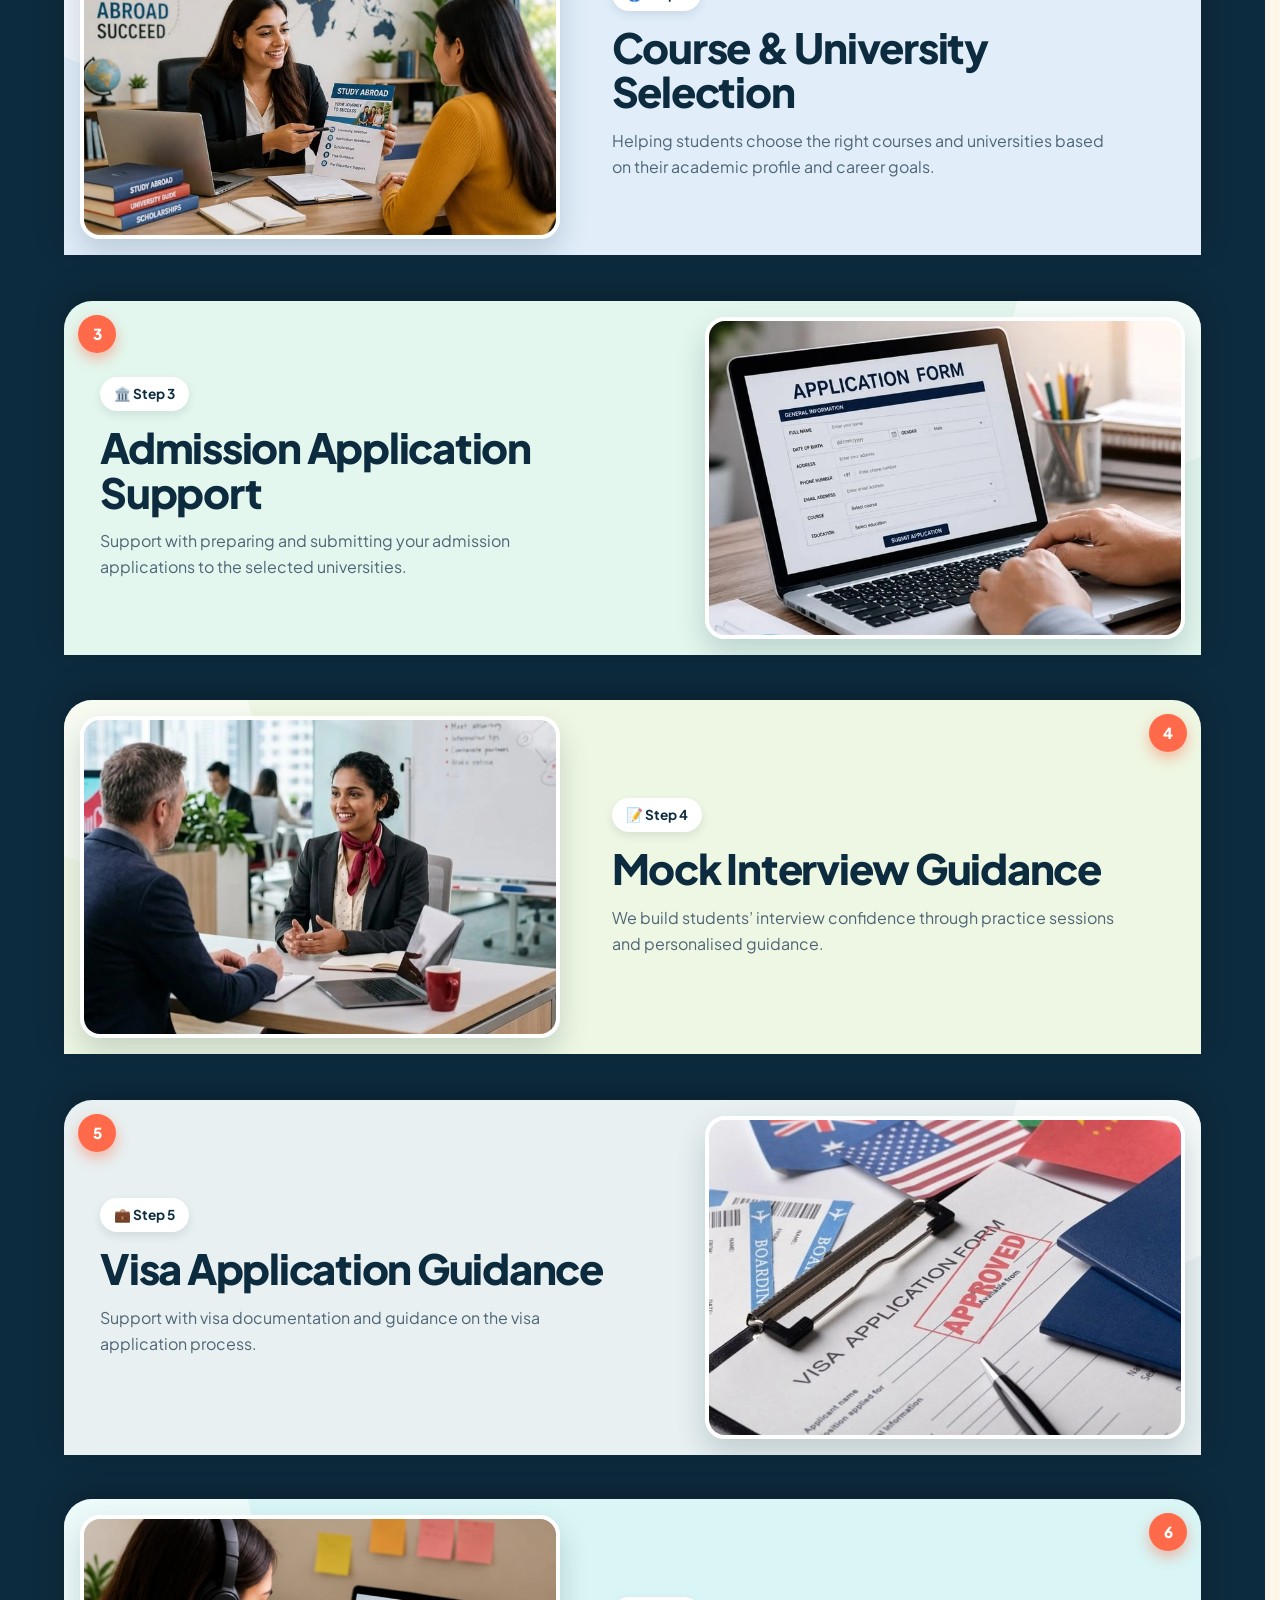
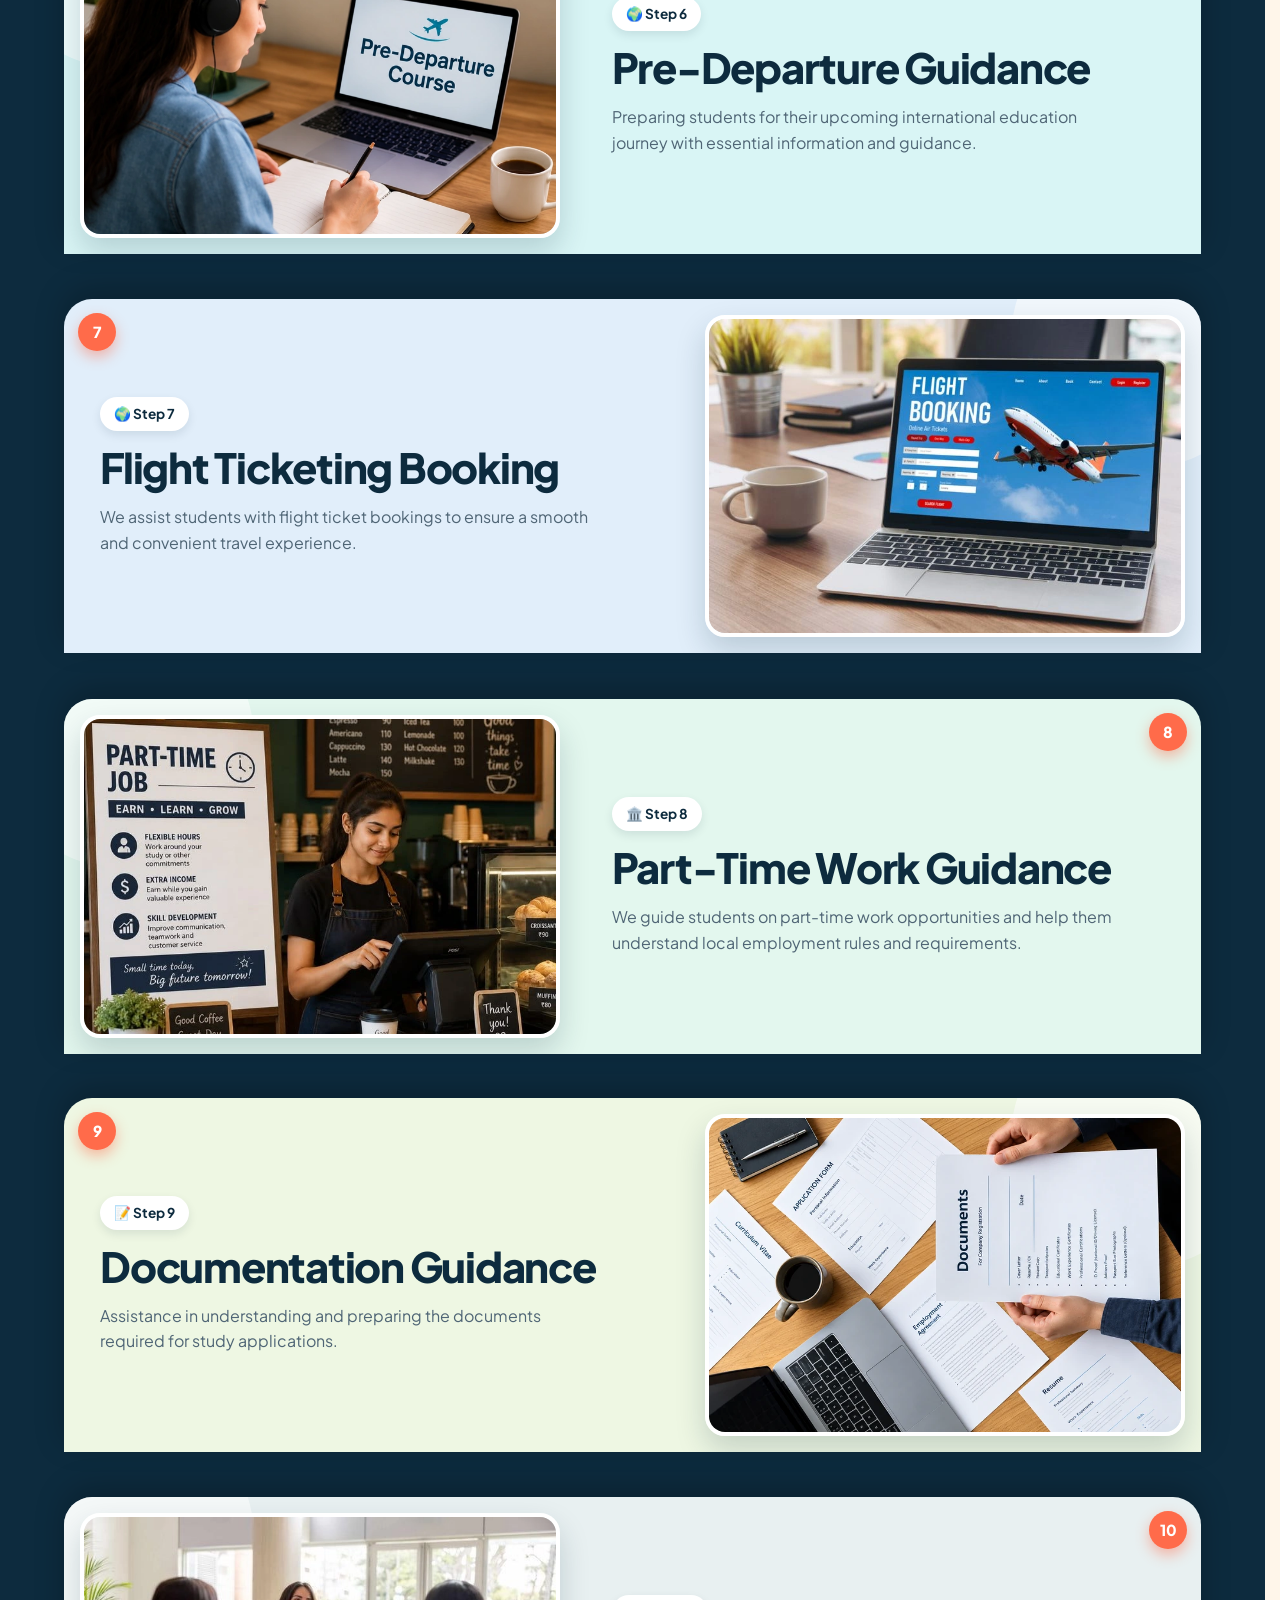
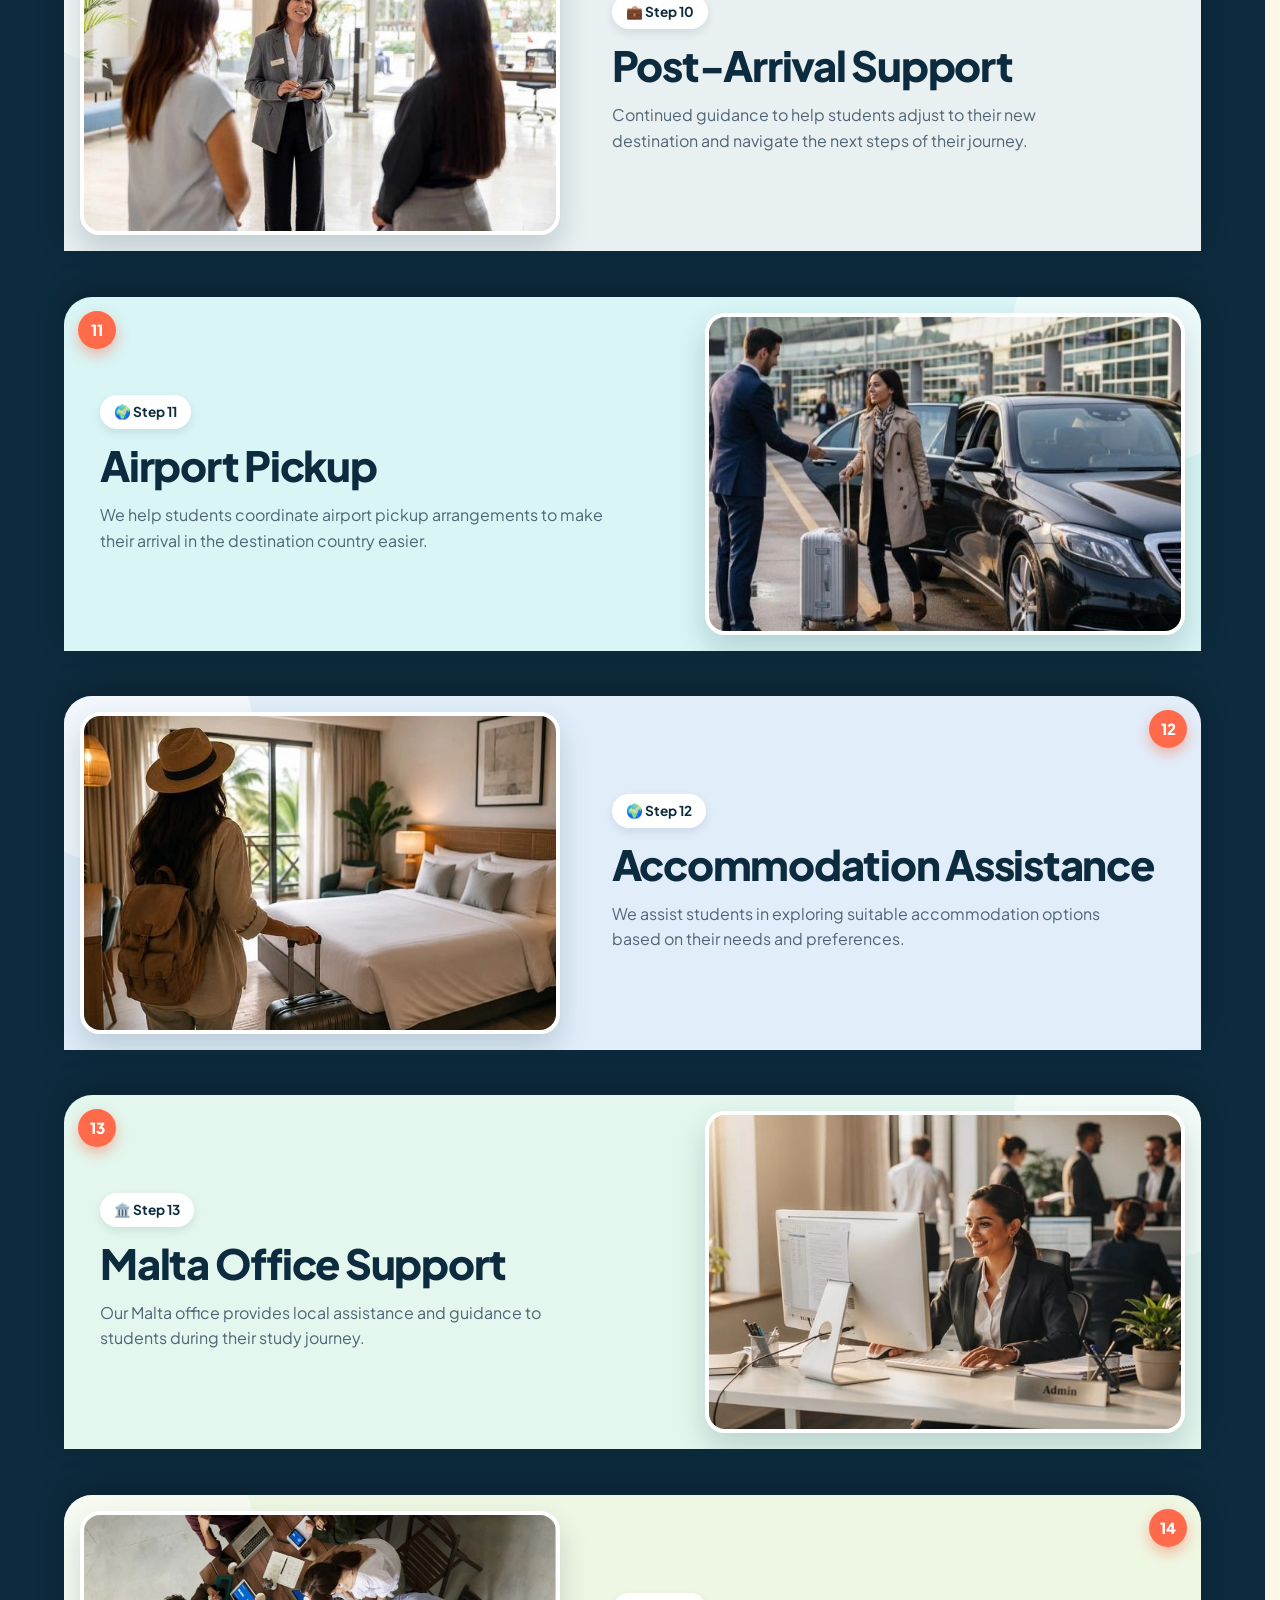
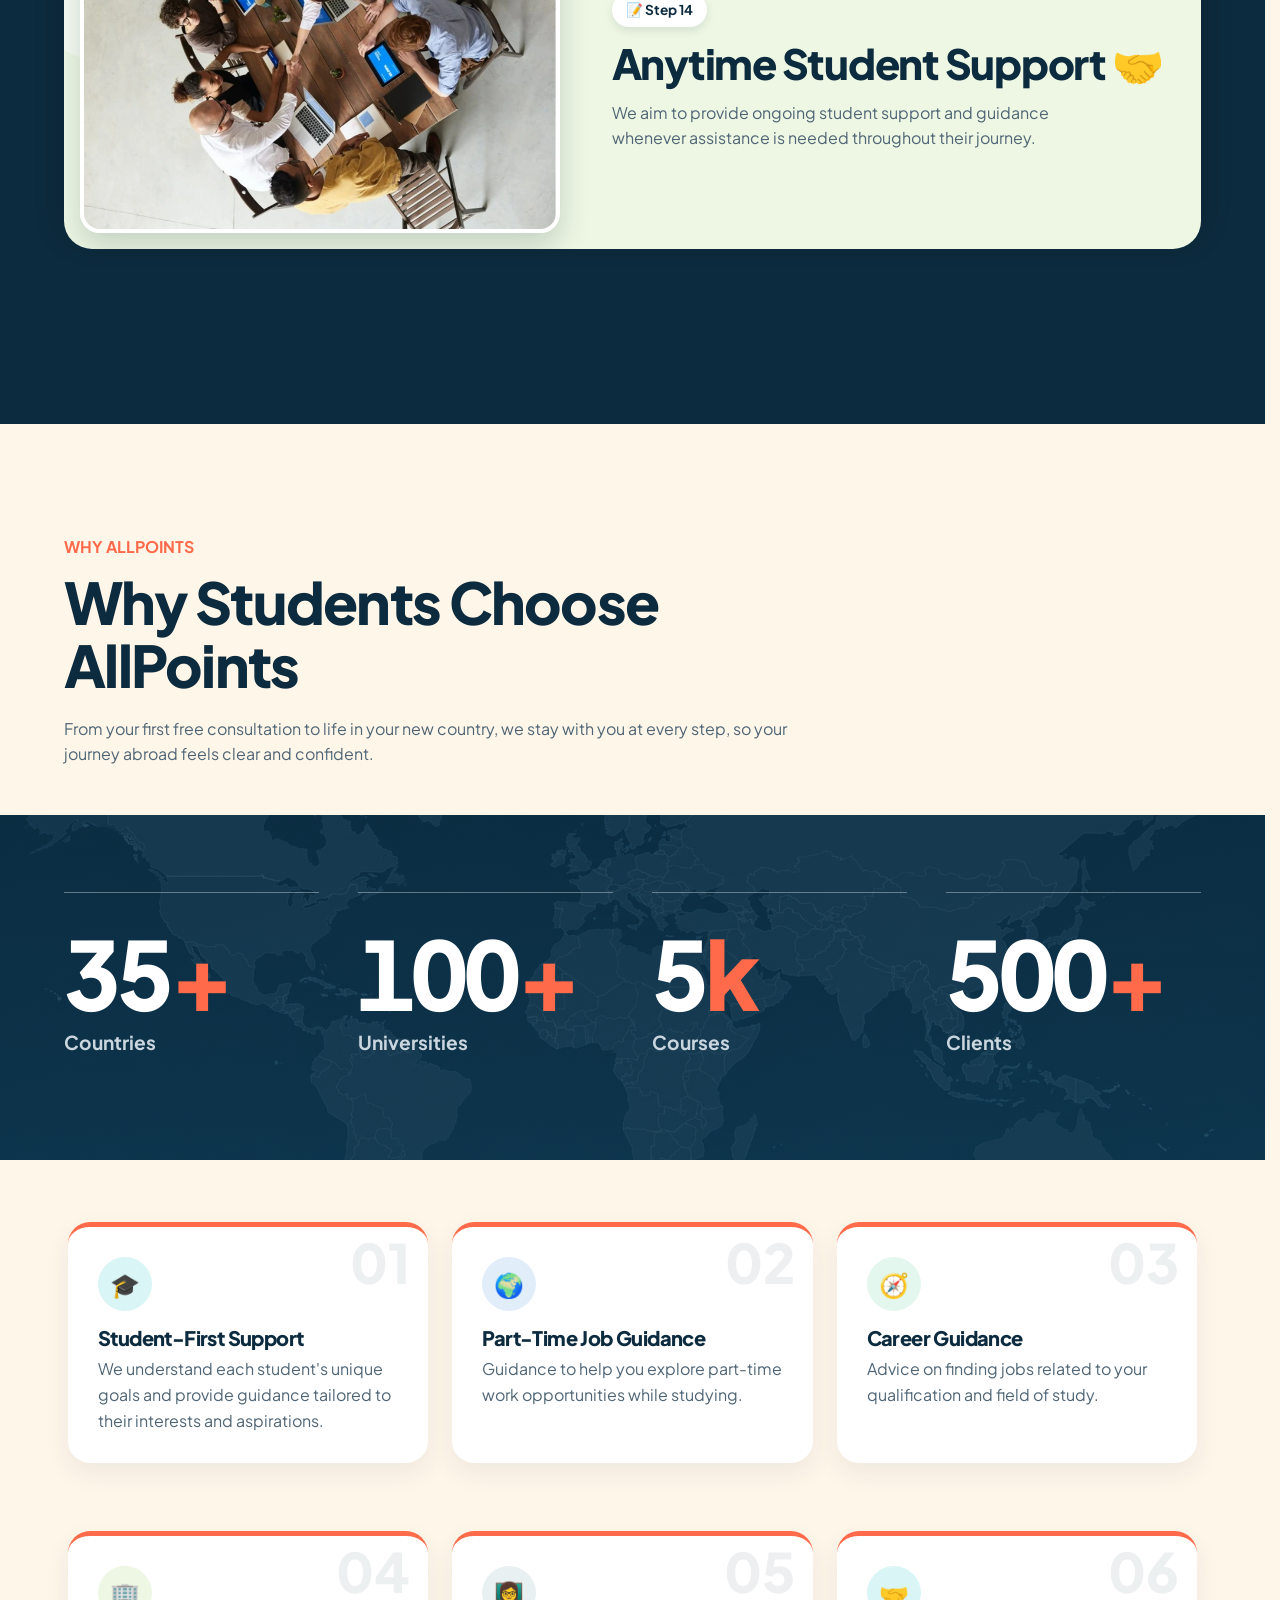
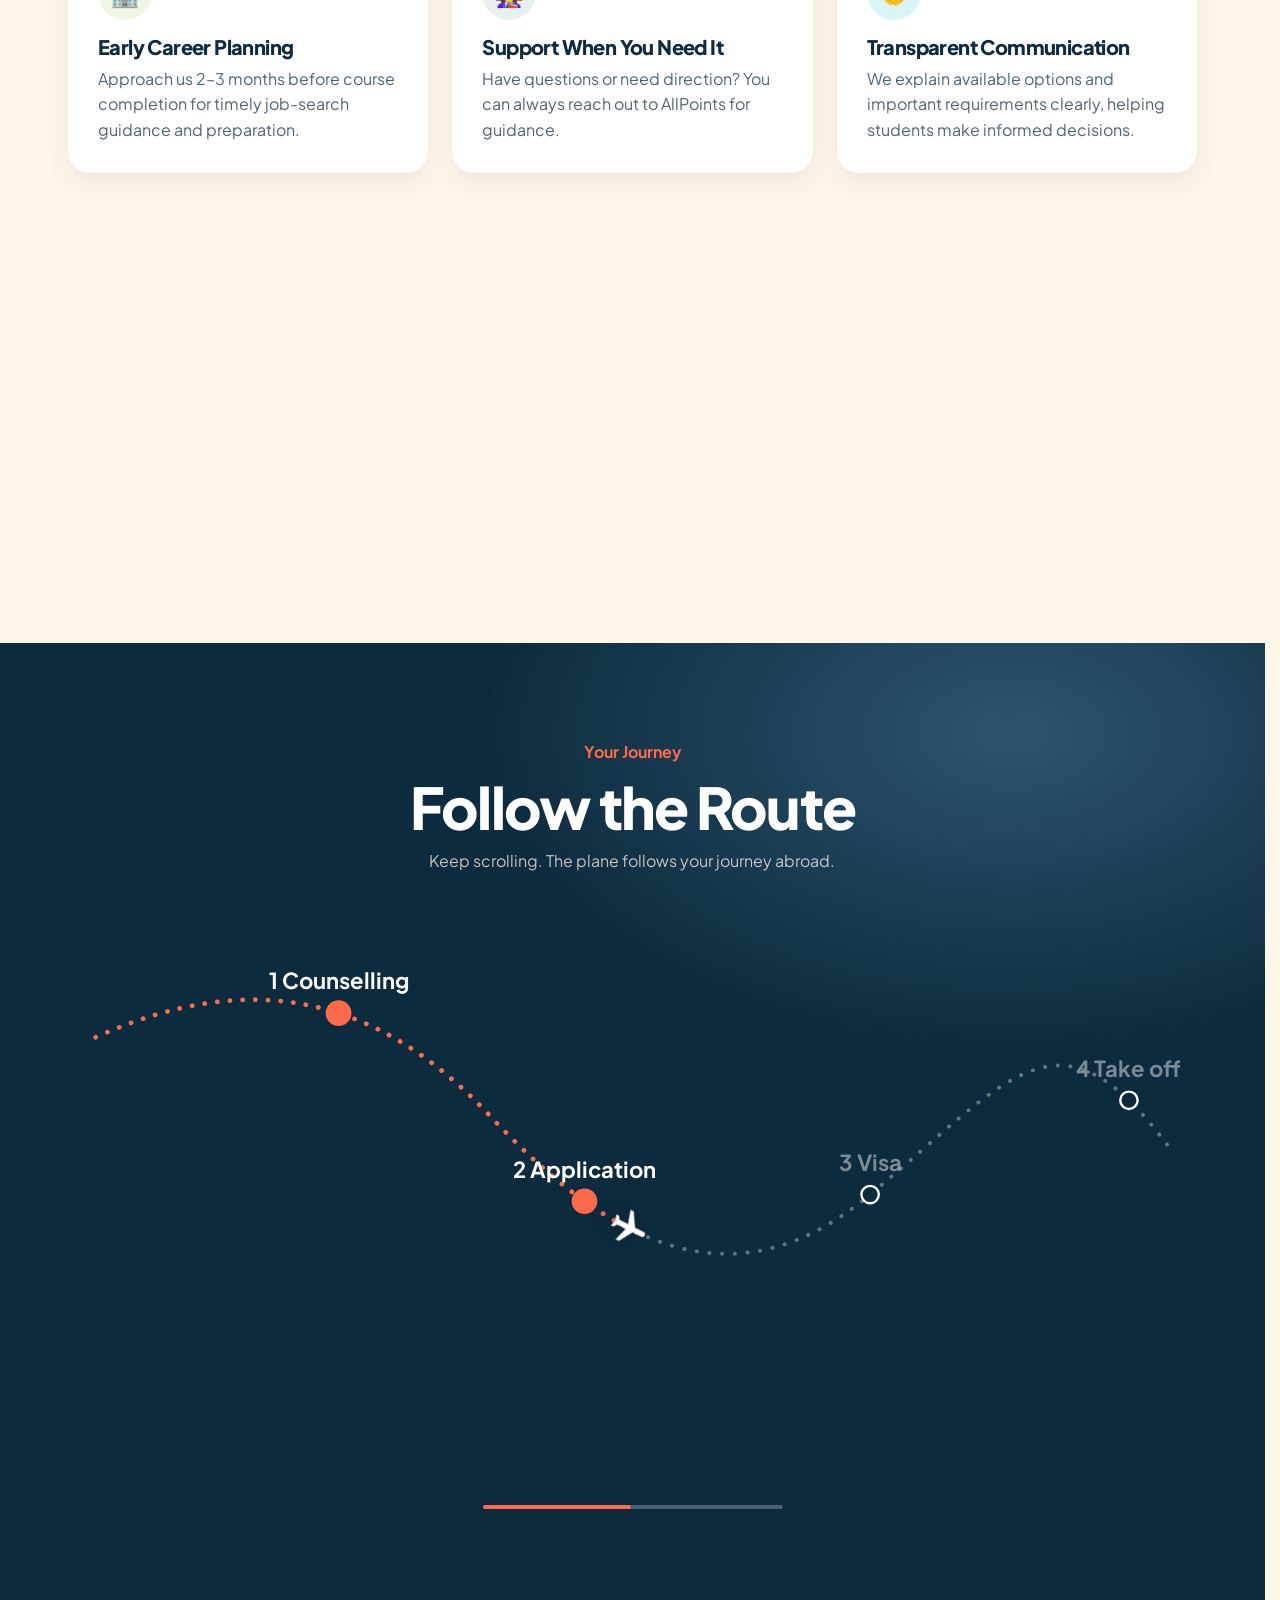
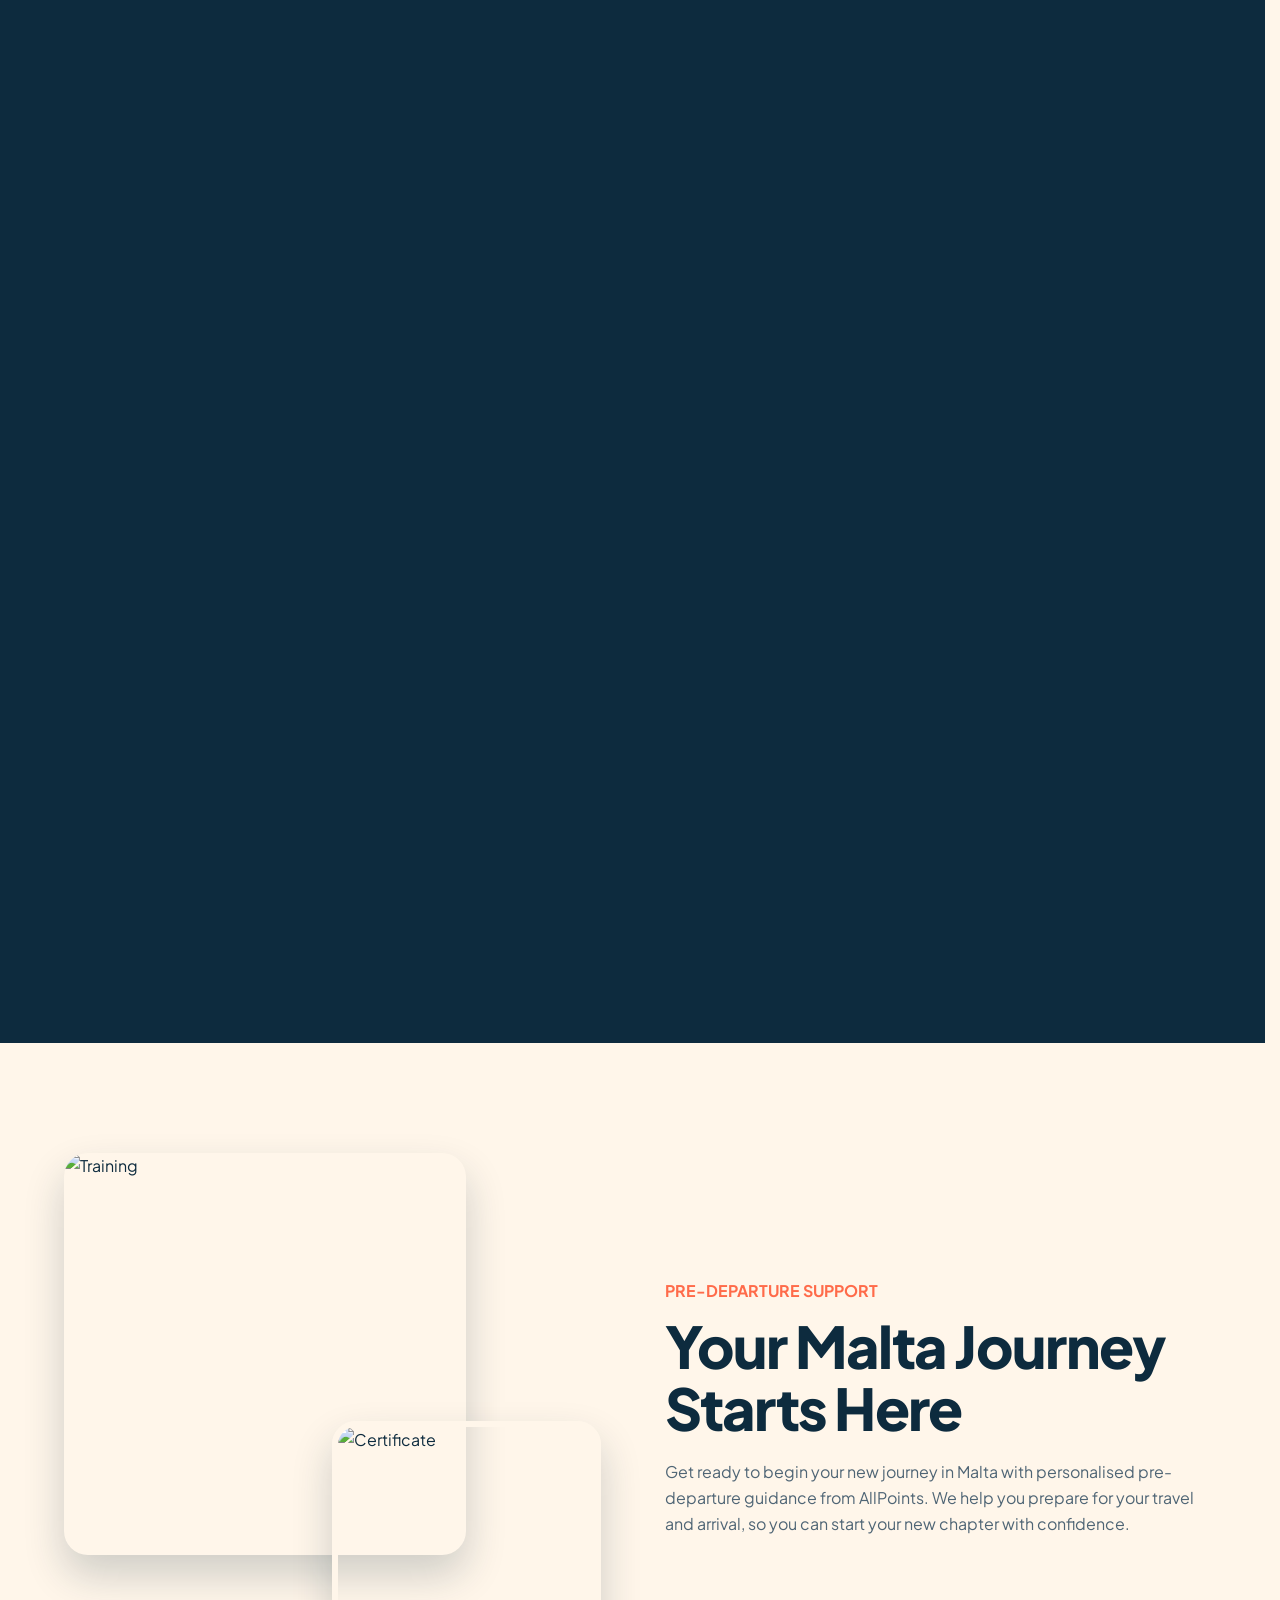
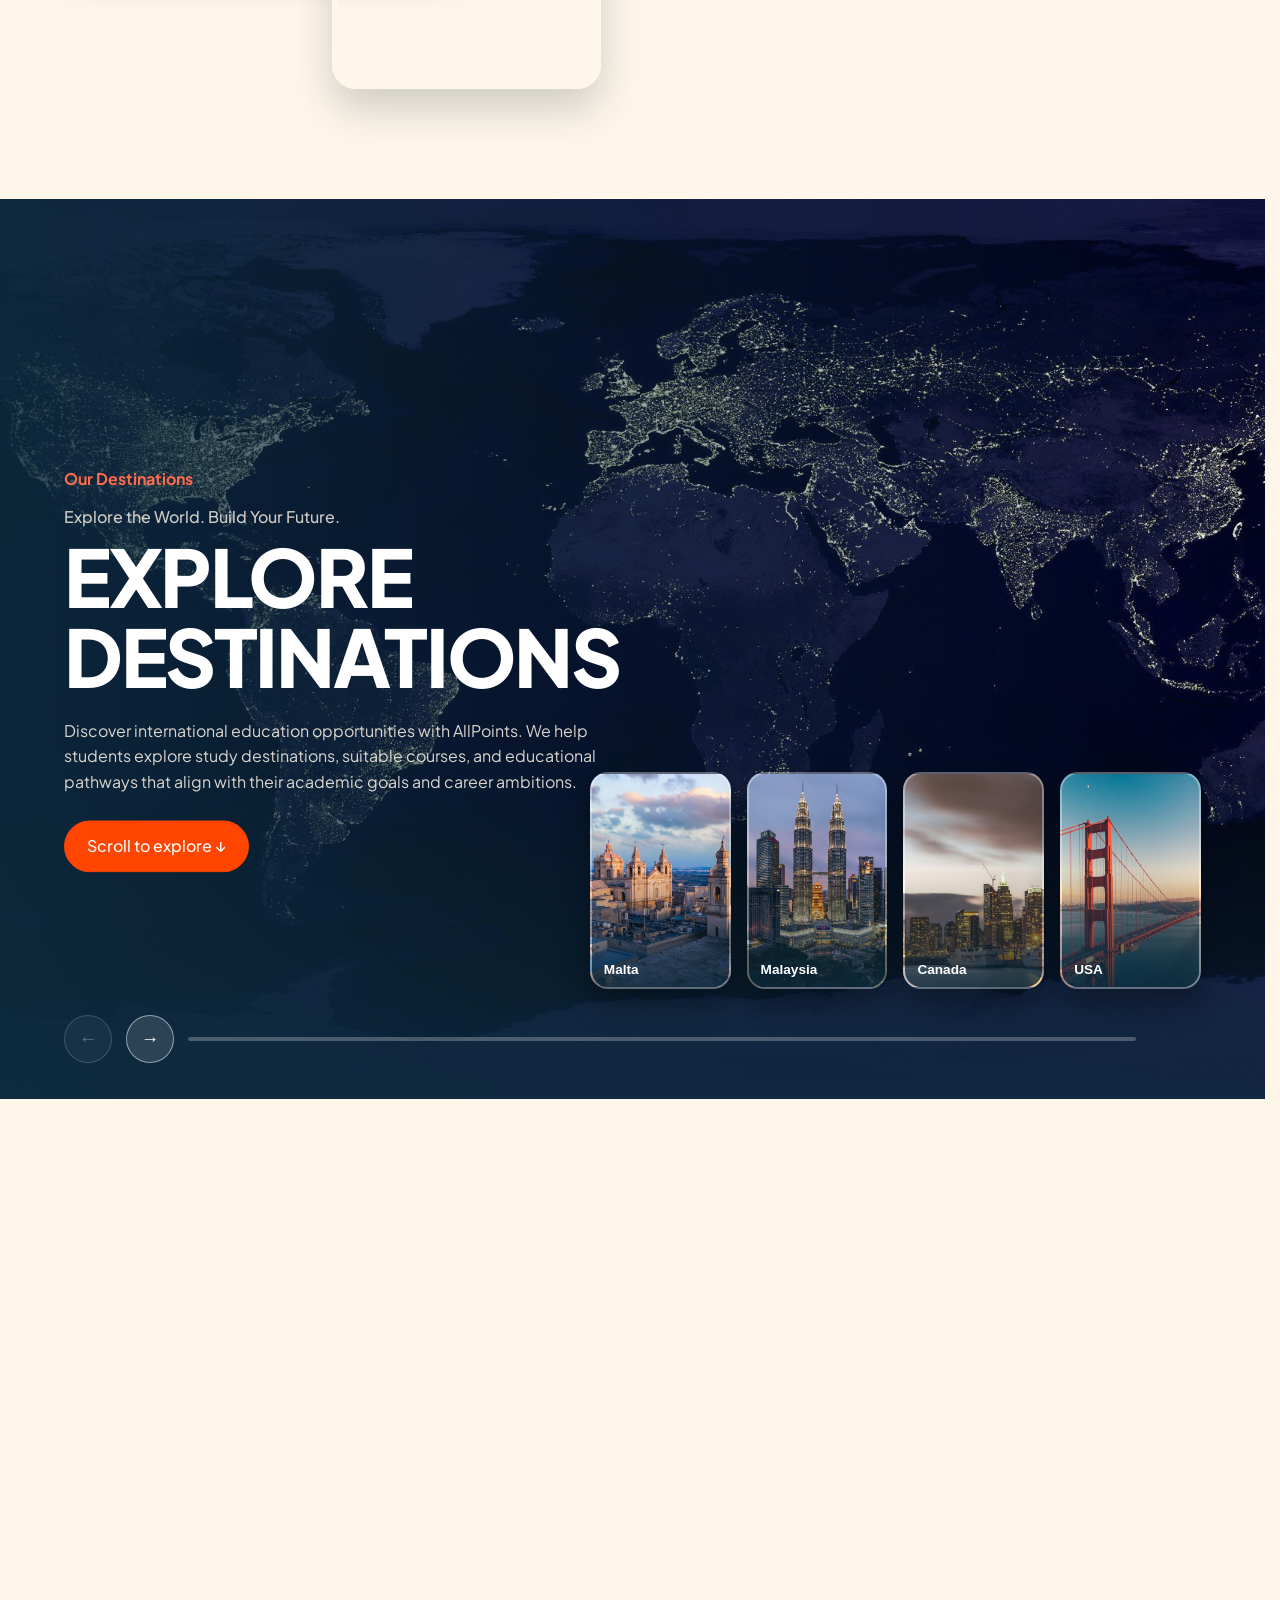
==== commit 20bff96c: "index.html" ====
--- a/index.html
+++ b/index.html
@@ -4,7 +4,7 @@
 <meta charset="UTF-8">
 <meta name="viewport" content="width=device-width, initial-scale=1">
 <title>AllPoints | Dream Big, Study Globally</title>
-<meta name="theme-color" content="#0d2b3e">
+<meta name="theme-color" content="#062c30">
 <meta property="og:type" content="website">
 <meta property="og:title" content="AllPoints | Dream Big, Study Globally">
 <meta property="og:description" content="Explore 35+ study abroad destinations across Europe, Asia, and North America.">
@@ -91,21 +91,21 @@
 
   <div class="wstack">
 
-    <article class="wcard" style="--i:0;--tint:#ffe9e1">
+    <article class="wcard" style="--i:0;--tint:#d9f5f5">
       <div class="wcard-text">
         <h3>Our Values</h3>
         <p>We value honesty, quality, growth, and global opportunities, helping students build a brighter future through education.</p>
       </div>
     </article>
 
-    <article class="wcard" style="--i:1;--tint:#e3f3ff">
+    <article class="wcard" style="--i:1;--tint:#e1eefa">
       <div class="wcard-text">
         <h3>Our Mission</h3>
         <p>Study abroad is not a dream anymore, it is a path everyone can achieve. We are on a mission to educate the same.</p>
       </div>
     </article>
 
-    <article class="wcard" style="--i:2;--tint:#fff3d6">
+    <article class="wcard" style="--i:2;--tint:#e3f7ee">
       <div class="wcard-text">
         <h3>Our Vision</h3>
         <p>Allpoints envisions expanding operations to cover a wider region and collaborating with cross-border agencies to provide ambitious job seekers with exciting opportunities in elite companies and small businesses. We prioritize the safety, rights, and well-being of our workforce, ensuring they are respected and rewarded.</p>
@@ -113,7 +113,7 @@
     </article>
 
 
-    <article class="wcard" style="--i:3;--tint:#e3f3ff">
+    <article class="wcard" style="--i:3;--tint:#e1eefa">
       <div class="wcard-text">
         <h3>OUR PROMISE</h3>
         <p>Your future matters to us. From your first steps abroad to preparing for employment after graduation, AllPoints is here to guide you towards the next chapter of your journey.</p>
@@ -130,7 +130,7 @@
 
       <div class="wstack">
 
-        <article class="wcard" style="--i:0;--tint:#ffe9e1">
+        <article class="wcard" style="--i:0;--tint:#d9f5f5">
           <div class="wcard-text">
             <span class="tag">🌍 Step 1</span>
             <h3>Free Consultation</h3>
@@ -140,7 +140,7 @@
           <span class="num">1</span>
         </article>
 
-        <article class="wcard" style="--i:0;--tint:#e3f3ff">
+        <article class="wcard" style="--i:0;--tint:#e1eefa">
           <div class="wcard-text">
             <span class="tag">🌍 Step 2</span>
             <h3>Course & University Selection</h3>
@@ -150,7 +150,7 @@
           <span class="num">2</span>
         </article>
 
-        <article class="wcard" style="--i:0;--tint:#fff3d6">
+        <article class="wcard" style="--i:0;--tint:#e3f7ee">
           <div class="wcard-text">
             <span class="tag">🏛️ Step 3</span>
             <h3>Admission Application Support</h3>
@@ -160,7 +160,7 @@
           <span class="num">3</span>
         </article>
 
-        <article class="wcard" style="--i:0;--tint:#e6f7ea">
+        <article class="wcard" style="--i:0;--tint:#eef7e3">
           <div class="wcard-text">
             <span class="tag">📝 Step 4</span>
             <h3>Mock Interview Guidance</h3>
@@ -170,7 +170,7 @@
           <span class="num">4</span>
         </article>
 
-        <article class="wcard" style="--i:0;--tint:#efe7ff">
+        <article class="wcard" style="--i:0;--tint:#e8f0f1">
           <div class="wcard-text">
             <span class="tag">💼 Step 5</span>
             <h3>Visa Application Guidance</h3>
@@ -180,7 +180,7 @@
           <span class="num">5</span>
         </article>
 
-        <article class="wcard" style="--i:0;--tint:#ffe9e1">
+        <article class="wcard" style="--i:0;--tint:#d9f5f5">
           <div class="wcard-text">
             <span class="tag">🌍 Step 6</span>
             <h3>Pre-Departure Guidance</h3>
@@ -190,7 +190,7 @@
           <span class="num">6</span>
         </article>
 
-        <article class="wcard" style="--i:0;--tint:#e3f3ff">
+        <article class="wcard" style="--i:0;--tint:#e1eefa">
           <div class="wcard-text">
             <span class="tag">🌍 Step 7</span>
             <h3>Flight Ticketing Booking</h3>
@@ -200,7 +200,7 @@
           <span class="num">7</span>
         </article>
 
-        <article class="wcard" style="--i:0;--tint:#fff3d6">
+        <article class="wcard" style="--i:0;--tint:#e3f7ee">
           <div class="wcard-text">
             <span class="tag">🏛️ Step 8</span>
             <h3>Part-Time Work Guidance</h3>
@@ -210,7 +210,7 @@
           <span class="num">8</span>
         </article>
 
-        <article class="wcard" style="--i:0;--tint:#e6f7ea">
+        <article class="wcard" style="--i:0;--tint:#eef7e3">
           <div class="wcard-text">
             <span class="tag">📝 Step 9</span>
             <h3>Documentation Guidance</h3>
@@ -220,7 +220,7 @@
           <span class="num">9</span>
         </article>
 
-        <article class="wcard" style="--i:0;--tint:#efe7ff">
+        <article class="wcard" style="--i:0;--tint:#e8f0f1">
           <div class="wcard-text">
             <span class="tag">💼 Step 10</span>
             <h3>Post-Arrival Support</h3>
@@ -230,7 +230,7 @@
           <span class="num">10</span>
         </article>
         
-        <article class="wcard" style="--i:0;--tint:#ffe9e1">
+        <article class="wcard" style="--i:0;--tint:#d9f5f5">
           <div class="wcard-text">
             <span class="tag">🌍 Step 11</span>
             <h3>Airport Pickup</h3>
@@ -240,7 +240,7 @@
           <span class="num">11</span>
         </article>
 
-        <article class="wcard" style="--i:0;--tint:#e3f3ff">
+        <article class="wcard" style="--i:0;--tint:#e1eefa">
           <div class="wcard-text">
             <span class="tag">🌍 Step 12</span>
             <h3>Accommodation Assistance</h3>
@@ -250,7 +250,7 @@
           <span class="num">12</span>
         </article>
 
-        <article class="wcard" style="--i:0;--tint:#fff3d6">
+        <article class="wcard" style="--i:0;--tint:#e3f7ee">
           <div class="wcard-text">
             <span class="tag">🏛️ Step 13</span>
             <h3>Malta Office Support </h3>
@@ -260,7 +260,7 @@
           <span class="num">13</span>
         </article>
 
-        <article class="wcard" style="--i:0;--tint:#e6f7ea">
+        <article class="wcard" style="--i:0;--tint:#eef7e3">
           <div class="wcard-text">
             <span class="tag">📝 Step 14</span>
             <h3>Anytime Student Support 🤝</h3>
@@ -292,17 +292,17 @@
   <div class="why-rows">
 
     <div class="why-row" style="--i:0">
-      <article class="why-card reveal" style="--d:0s;--t:#ffe9e1" data-n="01">
+      <article class="why-card reveal" style="--d:0s;--t:#d9f5f5" data-n="01">
         <span class="why-ic">🎓</span>
         <h3>Student-First Support</h3>
         <p>We understand each student's unique goals and provide guidance tailored to their interests and aspirations.</p>
       </article>
-      <article class="why-card reveal" style="--d:.1s;--t:#e3f3ff" data-n="02">
+      <article class="why-card reveal" style="--d:.1s;--t:#e1eefa" data-n="02">
         <span class="why-ic">🌍</span>
         <h3>Part-Time Job Guidance</h3>
         <p>Guidance to help you explore part-time work opportunities while studying.</p>
       </article>
-      <article class="why-card reveal" style="--d:.2s;--t:#fff3d6" data-n="03">
+      <article class="why-card reveal" style="--d:.2s;--t:#e3f7ee" data-n="03">
         <span class="why-ic">🧭</span>
         <h3>Career Guidance</h3>
         <p>Advice on finding jobs related to your qualification and field of study.</p>
@@ -310,17 +310,17 @@
     </div>
 
     <div class="why-row" style="--i:1">
-      <article class="why-card reveal" style="--d:0s;--t:#e6f7ea" data-n="04">
+      <article class="why-card reveal" style="--d:0s;--t:#eef7e3" data-n="04">
         <span class="why-ic">🏢</span>
         <h3>Early Career Planning</h3>
         <p>Approach us 2–3 months before course completion for timely job-search guidance and preparation.</p>
       </article>
-      <article class="why-card reveal" style="--d:.1s;--t:#efe7ff" data-n="05">
+      <article class="why-card reveal" style="--d:.1s;--t:#e8f0f1" data-n="05">
         <span class="why-ic">👩‍🏫</span>
         <h3>Support When You Need It</h3>
         <p>Have questions or need direction? You can always reach out to AllPoints for guidance.</p>
       </article>
-      <article class="why-card reveal" style="--d:.2s;--t:#ffe9e1" data-n="06">
+      <article class="why-card reveal" style="--d:.2s;--t:#d9f5f5" data-n="06">
         <span class="why-ic">🤝</span>
         <h3>Transparent Communication</h3>
         <p>We explain available options and important requirements clearly, helping students make informed decisions.</p>
@@ -871,7 +871,7 @@
   el.className = 'plane-cursor';
   el.innerHTML =
   '<svg viewBox="0 0 24 24" aria-hidden="true">' +
-  '<path d="M21 16v-2l-8-5V3.5c0-.83-.67-1.5-1.5-1.5S10 2.67 10 3.5V9l-8 5v2l8-2.5V19l-2 1.5V22l3.5-1 3.5 1v-1.5L13 19v-5.5l8 2.5z" fill="#ff6b4a" stroke="#fff" stroke-width="1" stroke-linejoin="round"/>' +
+  '<path d="M21 16v-2l-8-5V3.5c0-.83-.67-1.5-1.5-1.5S10 2.67 10 3.5V9l-8 5v2l8-2.5V19l-2 1.5V22l3.5-1 3.5 1v-1.5L13 19v-5.5l8 2.5z" fill="#029A9F" stroke="#fff" stroke-width="1" stroke-linejoin="round"/>' +
   '</svg>';
   document.body.appendChild(el);
   document.documentElement.classList.add('has-plane');
--- a/style.css
+++ b/style.css
@@ -258,7 +258,7 @@
 .why-stats{display:grid;grid-template-columns:repeat(4,1fr);gap:clamp(20px,3vw,48px);
   margin:clamp(28px,4vw,48px) calc(var(--pad) * -1);padding:clamp(40px,6vw,80px) var(--pad) clamp(52px,8vw,110px);color:#fff;
   /* map.png is the map you already use in the loading screen. Change .8 to show more / less of the map */
-  background:linear-gradient(rgba(13,43,62,.8),rgba(13,43,62,.8)),url('map.png') center/cover no-repeat,var(--navy)}
+  background:linear-gradient(rgba(13,43,62,.8),rgba(13,43,62,.8)),url('map.webp') center/cover no-repeat,var(--navy)}
 .why-stats>div{border-top:1px solid rgba(255,255,255,.35);padding-top:clamp(18px,2.6vw,36px)}
 .why-stats b{display:block;font-size:clamp(3rem,7.4vw,6rem);line-height:1;font-weight:800;letter-spacing:-.04em;font-variant-numeric:tabular-nums}
 .why-stats em{font-style:normal;color:var(--coral)}
@@ -917,7 +917,6 @@
 @keyframes lIn{from{opacity:0;transform:translateY(18px) scale(.92)}}
 @keyframes lFade{from{opacity:0;transform:translateY(10px)}}
 
-
 /* ===== Mobile fix: pinned sections ===== */
 .route-stage{height:100svh;height:100dvh}
 .dsl{height:100svh;height:100dvh;min-height:0}
@@ -935,10 +934,90 @@
   }
 }
 
-
 /* popup buttons */
 .up-foot .btn{
   font:inherit;font-size:1.05rem;font-weight:700;
   padding:15px 22px;cursor:pointer;
 }
 .up-foot small{font-size:.9rem}
+
+
+/* ===== Welcome contact popup ===== */
+.wp-ov{position:fixed;inset:0;z-index:1300;background:rgba(5,18,28,.6);backdrop-filter:blur(4px);opacity:0;pointer-events:none;transition:opacity .35s}
+.wp-ov.open{opacity:1;pointer-events:auto}
+
+.wp{
+  position:fixed;z-index:1301;left:50%;top:50%;width:min(820px,94vw);max-height:92vh;max-height:92dvh;overflow:auto;
+  display:grid;grid-template-columns:.85fr 1.15fr;background:#fff;color:var(--ink);border-radius:var(--r);
+  box-shadow:0 30px 80px rgba(0,0,0,.4);
+  opacity:0;pointer-events:none;transform:translate(-50%,-46%) scale(.94);
+  transition:opacity .35s,transform .45s cubic-bezier(.2,.8,.2,1);
+}
+.wp.open{opacity:1;pointer-events:auto;transform:translate(-50%,-50%) scale(1)}
+
+.wp-x{position:absolute;top:14px;right:14px;z-index:2;width:38px;height:38px;border-radius:50%;cursor:pointer;
+  border:1.5px solid #d9dfe4;background:#fff;color:var(--ink);transition:background .25s,color .25s,border-color .25s}
+.wp-x:hover{background:var(--coral);border-color:var(--coral);color:#fff}
+
+.wp-side{padding:clamp(24px,3.4vw,40px);color:#fff;display:flex;flex-direction:column;justify-content:center;gap:12px;
+  background:radial-gradient(70% 60% at 80% 0%,rgba(138,208,255,.3),transparent 70%),var(--navy)}
+.wp-side h3{font-size:clamp(1.6rem,3vw,2.2rem)}
+.wp-side p{color:#c9d6df}
+.wp-contact{list-style:none;display:grid;gap:10px;margin-top:8px;font-weight:700}
+.wp-contact a{transition:color .2s}
+.wp-contact a:hover{color:var(--coral)}
+
+
+.wp-form{display:grid;gap:12px;padding:clamp(24px,3.4vw,40px) clamp(22px,3vw,36px);align-content:center}
+.wp-form label{display:grid;gap:5px;font-weight:700;font-size:.88rem}
+.wp-form input,.wp-form select{width:100%;font:inherit;font-weight:500;color:var(--ink);background:#fff;
+  padding:12px 14px;border:1.5px solid #d9dfe4;border-radius:12px;transition:border-color .2s,box-shadow .2s}
+.wp-form input:focus,.wp-form select:focus{outline:none;border-color:var(--coral);box-shadow:0 0 0 4px rgba(255,107,74,.2)}
+.wp-form .hp{position:absolute;left:-9999px;width:1px;height:1px;opacity:0}
+.wp-form .btn{border:0;cursor:pointer;font:inherit;font-weight:700;padding:14px;text-align:center}
+.wp-form button:disabled{opacity:.6;cursor:wait}
+.wp-status{min-height:1.2em;font-weight:700;color:#c0392b}
+.wp-form textarea{
+  width:100%;font:inherit;font-weight:500;color:var(--ink);background:#fff;
+  padding:13px 16px;border:1.5px solid #d9dfe4;border-radius:14px;
+  transition:border-color .2s,box-shadow .2s}
+.wp-form textarea{min-height:120px;resize:vertical}
+.wp-form textarea:focus{
+  outline:none;border-color:var(--coral);box-shadow:0 0 0 4px rgba(255,107,74,.2)}
+.wp-done{grid-column:1/-1;display:grid;justify-items:center;text-align:center;gap:10px;padding:48px 24px}
+.wp-done[hidden]{display:none}
+.wp-ok{width:72px;height:72px;border-radius:50%;display:grid;place-items:center;font-size:2rem;color:#fff;background:var(--coral)}
+.wp.sent .wp-side,.wp.sent .wp-form{display:none}
+
+@media (max-width:720px){
+  .wp{grid-template-columns:1fr;top:auto;bottom:0;left:0;width:100%;max-height:92dvh;border-radius:22px 22px 0 0;transform:translateY(40px)}
+  .wp.open{transform:none}
+  .wp-side{padding:26px 20px 18px}
+  .wp-form input,.wp-form select{font-size:16px}             /* stops iPhone zooming in */
+  .wp-form{padding-bottom:calc(24px + env(safe-area-inset-bottom))}
+}
+
+/* ===== Header: more room for 9 menu links ===== */
+@media (min-width:1181px) and (max-width:1520px){
+  #hdr{padding-left:28px;padding-right:28px}
+  #hdr .logo img{height:40px}
+  #navLinks{gap:16px}
+  #navLinks a{font-size:.9rem}
+  #navLinks a.btn{padding:10px 18px}
+}
+/* 769px to 1180px: use the hamburger menu */
+@media (min-width:769px) and (max-width:1180px){
+  #hdr{min-height:70px;padding:10px 24px}
+  .menu-toggle{display:flex}
+  #navLinks{display:none;position:absolute;top:100%;left:0;right:0;padding:12px 24px 22px;flex-direction:column;align-items:stretch;gap:0;
+    background:#0d2b3e;box-shadow:0 12px 20px rgba(0,0,0,.2);max-height:calc(100dvh - 70px);overflow:auto}
+  #navLinks.active{display:flex}
+  #navLinks a{display:block;padding:14px 10px}
+  #navLinks a.btn{margin-top:10px;text-align:center}
+  #navLinks a:not(.btn)::after{display:none}
+  #navLinks a.active:not(.btn){border-left:3px solid var(--coral);padding-left:16px}
+}
+/* phones: the long menu can scroll */
+@media (max-width:768px){
+  #navLinks{max-height:calc(100dvh - 70px);overflow:auto}
+}
--- a/style.css
+++ b/style.css
@@ -258,7 +258,7 @@
 .why-stats{display:grid;grid-template-columns:repeat(4,1fr);gap:clamp(20px,3vw,48px);
   margin:clamp(28px,4vw,48px) calc(var(--pad) * -1);padding:clamp(40px,6vw,80px) var(--pad) clamp(52px,8vw,110px);color:#fff;
   /* map.png is the map you already use in the loading screen. Change .8 to show more / less of the map */
-  background:linear-gradient(rgba(13,43,62,.8),rgba(13,43,62,.8)),url('map.png') center/cover no-repeat,var(--navy)}
+  background:linear-gradient(rgba(13,43,62,.8),rgba(13,43,62,.8)),url('map.webp') center/cover no-repeat,var(--navy)}
 .why-stats>div{border-top:1px solid rgba(255,255,255,.35);padding-top:clamp(18px,2.6vw,36px)}
 .why-stats b{display:block;font-size:clamp(3rem,7.4vw,6rem);line-height:1;font-weight:800;letter-spacing:-.04em;font-variant-numeric:tabular-nums}
 .why-stats em{font-style:normal;color:var(--coral)}
@@ -917,7 +917,6 @@
 @keyframes lIn{from{opacity:0;transform:translateY(18px) scale(.92)}}
 @keyframes lFade{from{opacity:0;transform:translateY(10px)}}
 
-
 /* ===== Mobile fix: pinned sections ===== */
 .route-stage{height:100svh;height:100dvh}
 .dsl{height:100svh;height:100dvh;min-height:0}
@@ -935,10 +934,90 @@
   }
 }
 
-
 /* popup buttons */
 .up-foot .btn{
   font:inherit;font-size:1.05rem;font-weight:700;
   padding:15px 22px;cursor:pointer;
 }
 .up-foot small{font-size:.9rem}
+
+
+/* ===== Welcome contact popup ===== */
+.wp-ov{position:fixed;inset:0;z-index:1300;background:rgba(5,18,28,.6);backdrop-filter:blur(4px);opacity:0;pointer-events:none;transition:opacity .35s}
+.wp-ov.open{opacity:1;pointer-events:auto}
+
+.wp{
+  position:fixed;z-index:1301;left:50%;top:50%;width:min(820px,94vw);max-height:92vh;max-height:92dvh;overflow:auto;
+  display:grid;grid-template-columns:.85fr 1.15fr;background:#fff;color:var(--ink);border-radius:var(--r);
+  box-shadow:0 30px 80px rgba(0,0,0,.4);
+  opacity:0;pointer-events:none;transform:translate(-50%,-46%) scale(.94);
+  transition:opacity .35s,transform .45s cubic-bezier(.2,.8,.2,1);
+}
+.wp.open{opacity:1;pointer-events:auto;transform:translate(-50%,-50%) scale(1)}
+
+.wp-x{position:absolute;top:14px;right:14px;z-index:2;width:38px;height:38px;border-radius:50%;cursor:pointer;
+  border:1.5px solid #d9dfe4;background:#fff;color:var(--ink);transition:background .25s,color .25s,border-color .25s}
+.wp-x:hover{background:var(--coral);border-color:var(--coral);color:#fff}
+
+.wp-side{padding:clamp(24px,3.4vw,40px);color:#fff;display:flex;flex-direction:column;justify-content:center;gap:12px;
+  background:radial-gradient(70% 60% at 80% 0%,rgba(138,208,255,.3),transparent 70%),var(--navy)}
+.wp-side h3{font-size:clamp(1.6rem,3vw,2.2rem)}
+.wp-side p{color:#c9d6df}
+.wp-contact{list-style:none;display:grid;gap:10px;margin-top:8px;font-weight:700}
+.wp-contact a{transition:color .2s}
+.wp-contact a:hover{color:var(--coral)}
+
+
+.wp-form{display:grid;gap:12px;padding:clamp(24px,3.4vw,40px) clamp(22px,3vw,36px);align-content:center}
+.wp-form label{display:grid;gap:5px;font-weight:700;font-size:.88rem}
+.wp-form input,.wp-form select{width:100%;font:inherit;font-weight:500;color:var(--ink);background:#fff;
+  padding:12px 14px;border:1.5px solid #d9dfe4;border-radius:12px;transition:border-color .2s,box-shadow .2s}
+.wp-form input:focus,.wp-form select:focus{outline:none;border-color:var(--coral);box-shadow:0 0 0 4px rgba(255,107,74,.2)}
+.wp-form .hp{position:absolute;left:-9999px;width:1px;height:1px;opacity:0}
+.wp-form .btn{border:0;cursor:pointer;font:inherit;font-weight:700;padding:14px;text-align:center}
+.wp-form button:disabled{opacity:.6;cursor:wait}
+.wp-status{min-height:1.2em;font-weight:700;color:#c0392b}
+.wp-form textarea{
+  width:100%;font:inherit;font-weight:500;color:var(--ink);background:#fff;
+  padding:13px 16px;border:1.5px solid #d9dfe4;border-radius:14px;
+  transition:border-color .2s,box-shadow .2s}
+.wp-form textarea{min-height:120px;resize:vertical}
+.wp-form textarea:focus{
+  outline:none;border-color:var(--coral);box-shadow:0 0 0 4px rgba(255,107,74,.2)}
+.wp-done{grid-column:1/-1;display:grid;justify-items:center;text-align:center;gap:10px;padding:48px 24px}
+.wp-done[hidden]{display:none}
+.wp-ok{width:72px;height:72px;border-radius:50%;display:grid;place-items:center;font-size:2rem;color:#fff;background:var(--coral)}
+.wp.sent .wp-side,.wp.sent .wp-form{display:none}
+
+@media (max-width:720px){
+  .wp{grid-template-columns:1fr;top:auto;bottom:0;left:0;width:100%;max-height:92dvh;border-radius:22px 22px 0 0;transform:translateY(40px)}
+  .wp.open{transform:none}
+  .wp-side{padding:26px 20px 18px}
+  .wp-form input,.wp-form select{font-size:16px}             /* stops iPhone zooming in */
+  .wp-form{padding-bottom:calc(24px + env(safe-area-inset-bottom))}
+}
+
+/* ===== Header: more room for 9 menu links ===== */
+@media (min-width:1181px) and (max-width:1520px){
+  #hdr{padding-left:28px;padding-right:28px}
+  #hdr .logo img{height:40px}
+  #navLinks{gap:16px}
+  #navLinks a{font-size:.9rem}
+  #navLinks a.btn{padding:10px 18px}
+}
+/* 769px to 1180px: use the hamburger menu */
+@media (min-width:769px) and (max-width:1180px){
+  #hdr{min-height:70px;padding:10px 24px}
+  .menu-toggle{display:flex}
+  #navLinks{display:none;position:absolute;top:100%;left:0;right:0;padding:12px 24px 22px;flex-direction:column;align-items:stretch;gap:0;
+    background:#0d2b3e;box-shadow:0 12px 20px rgba(0,0,0,.2);max-height:calc(100dvh - 70px);overflow:auto}
+  #navLinks.active{display:flex}
+  #navLinks a{display:block;padding:14px 10px}
+  #navLinks a.btn{margin-top:10px;text-align:center}
+  #navLinks a:not(.btn)::after{display:none}
+  #navLinks a.active:not(.btn){border-left:3px solid var(--coral);padding-left:16px}
+}
+/* phones: the long menu can scroll */
+@media (max-width:768px){
+  #navLinks{max-height:calc(100dvh - 70px);overflow:auto}
+}
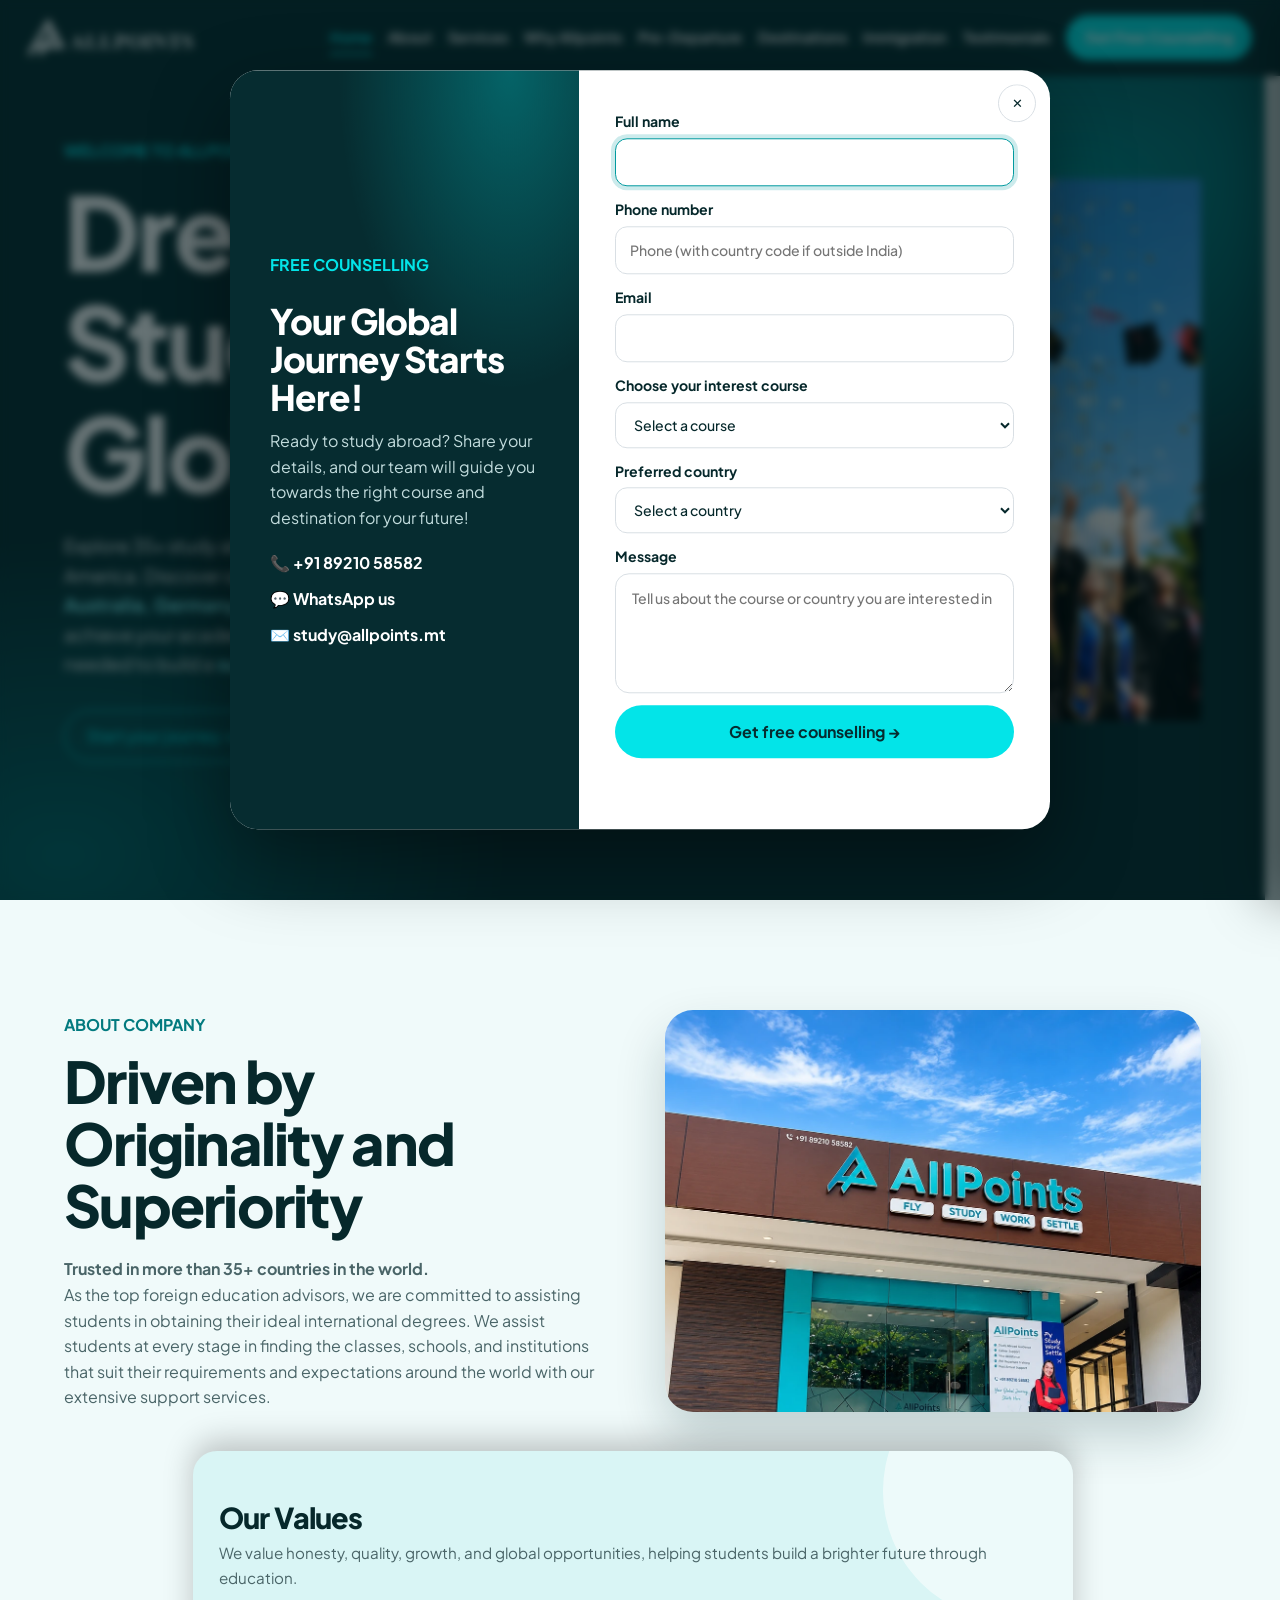
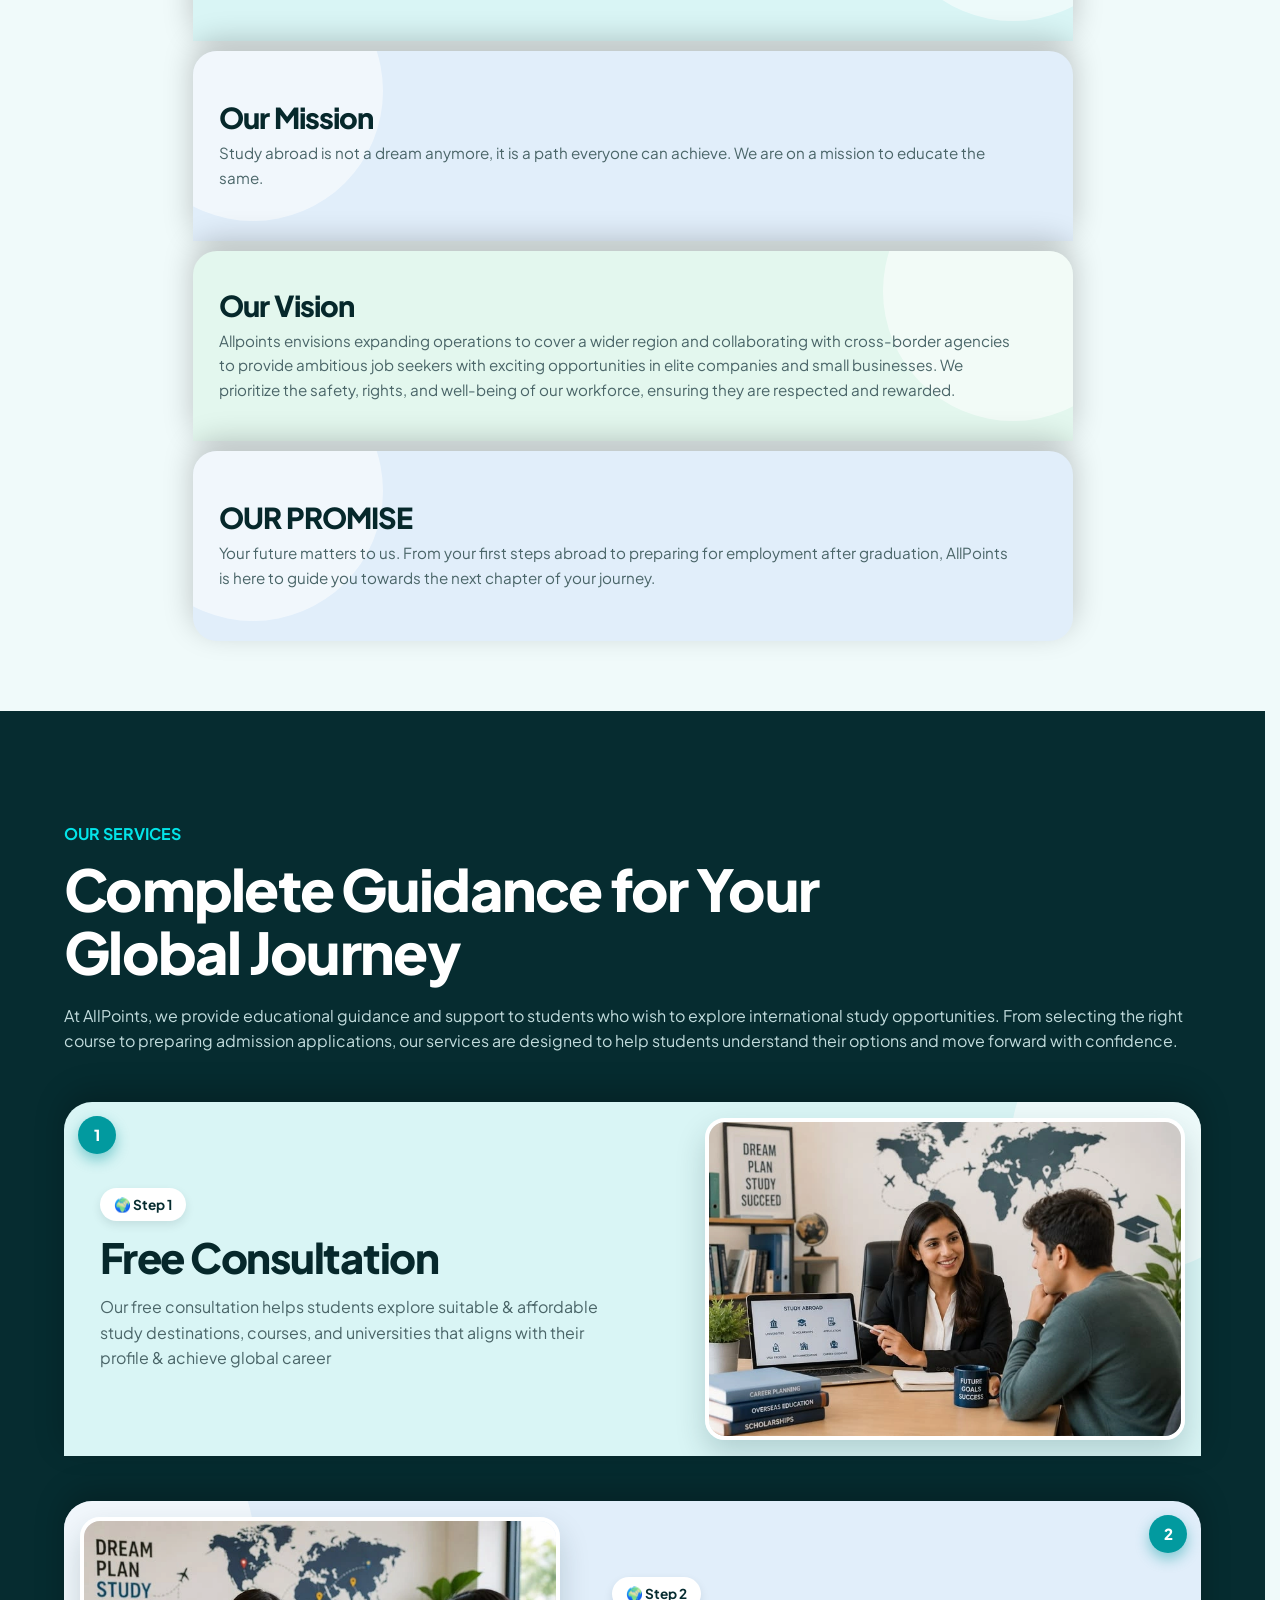
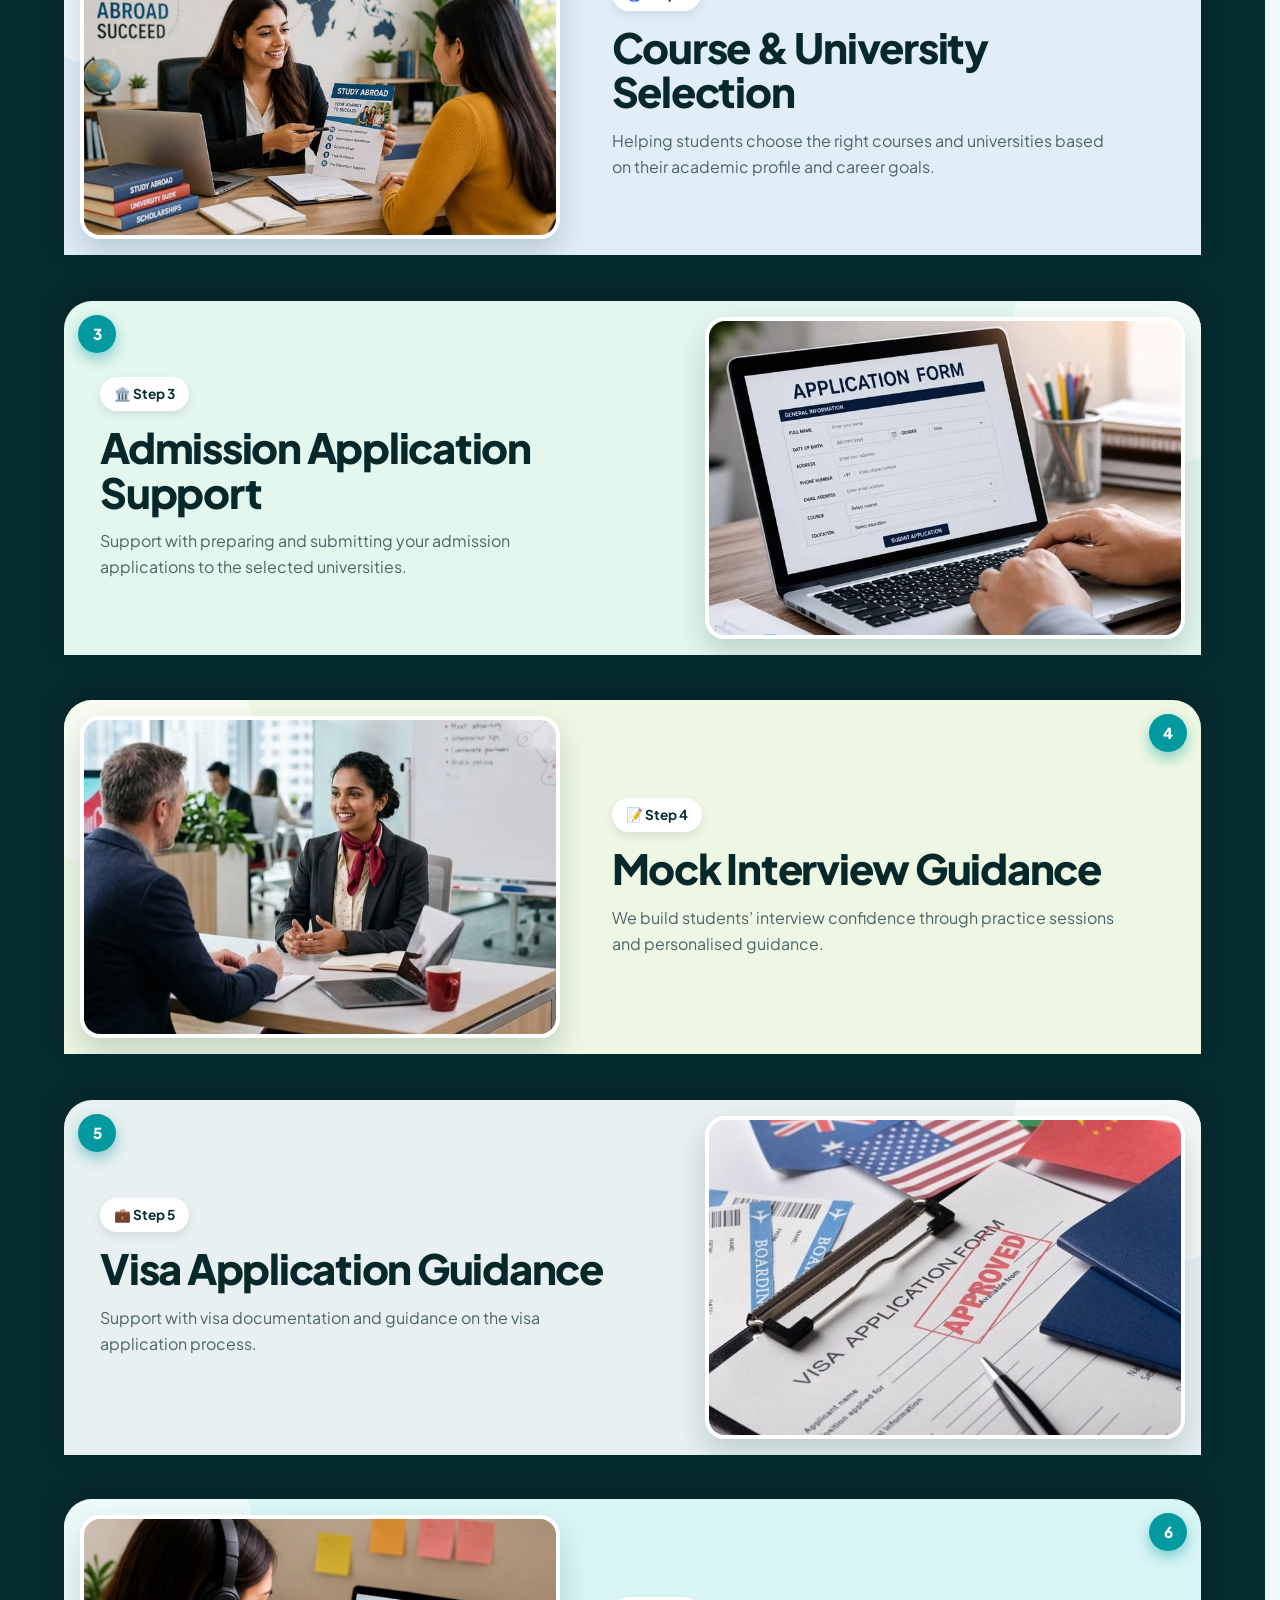
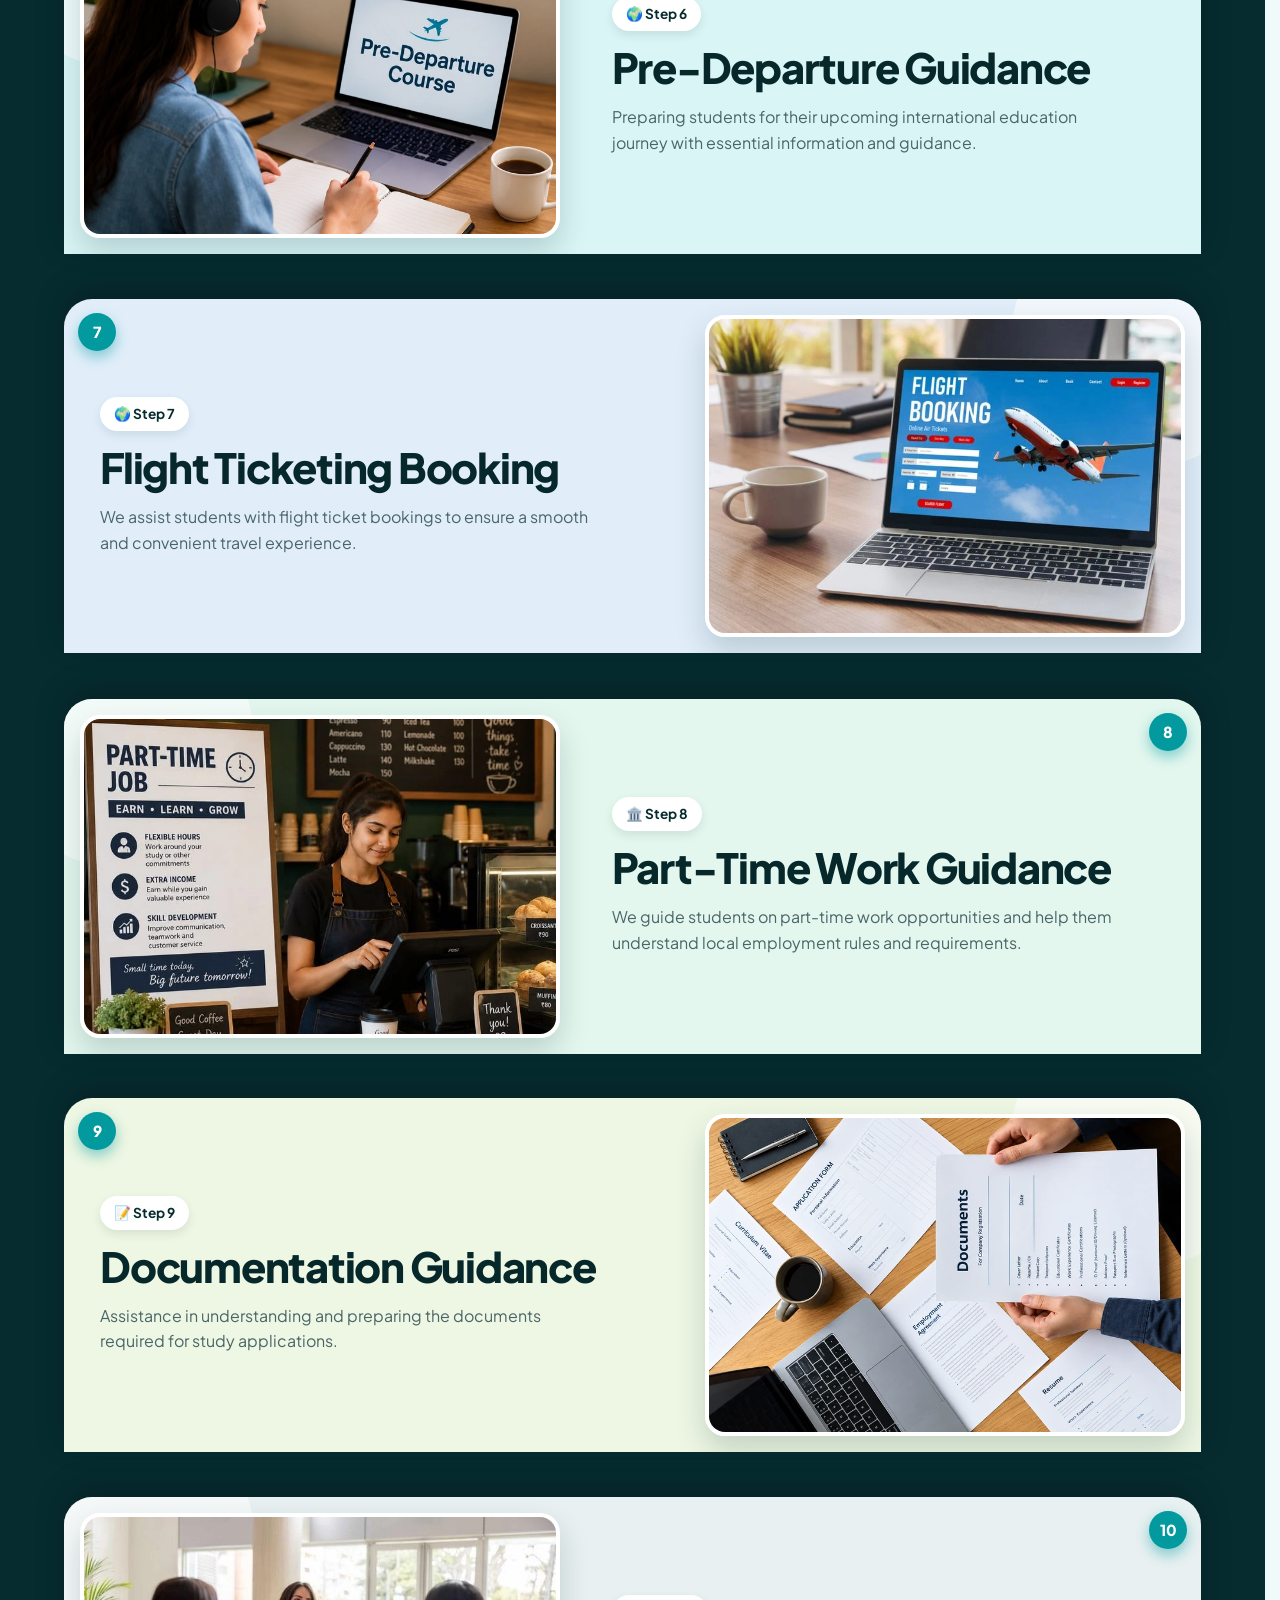
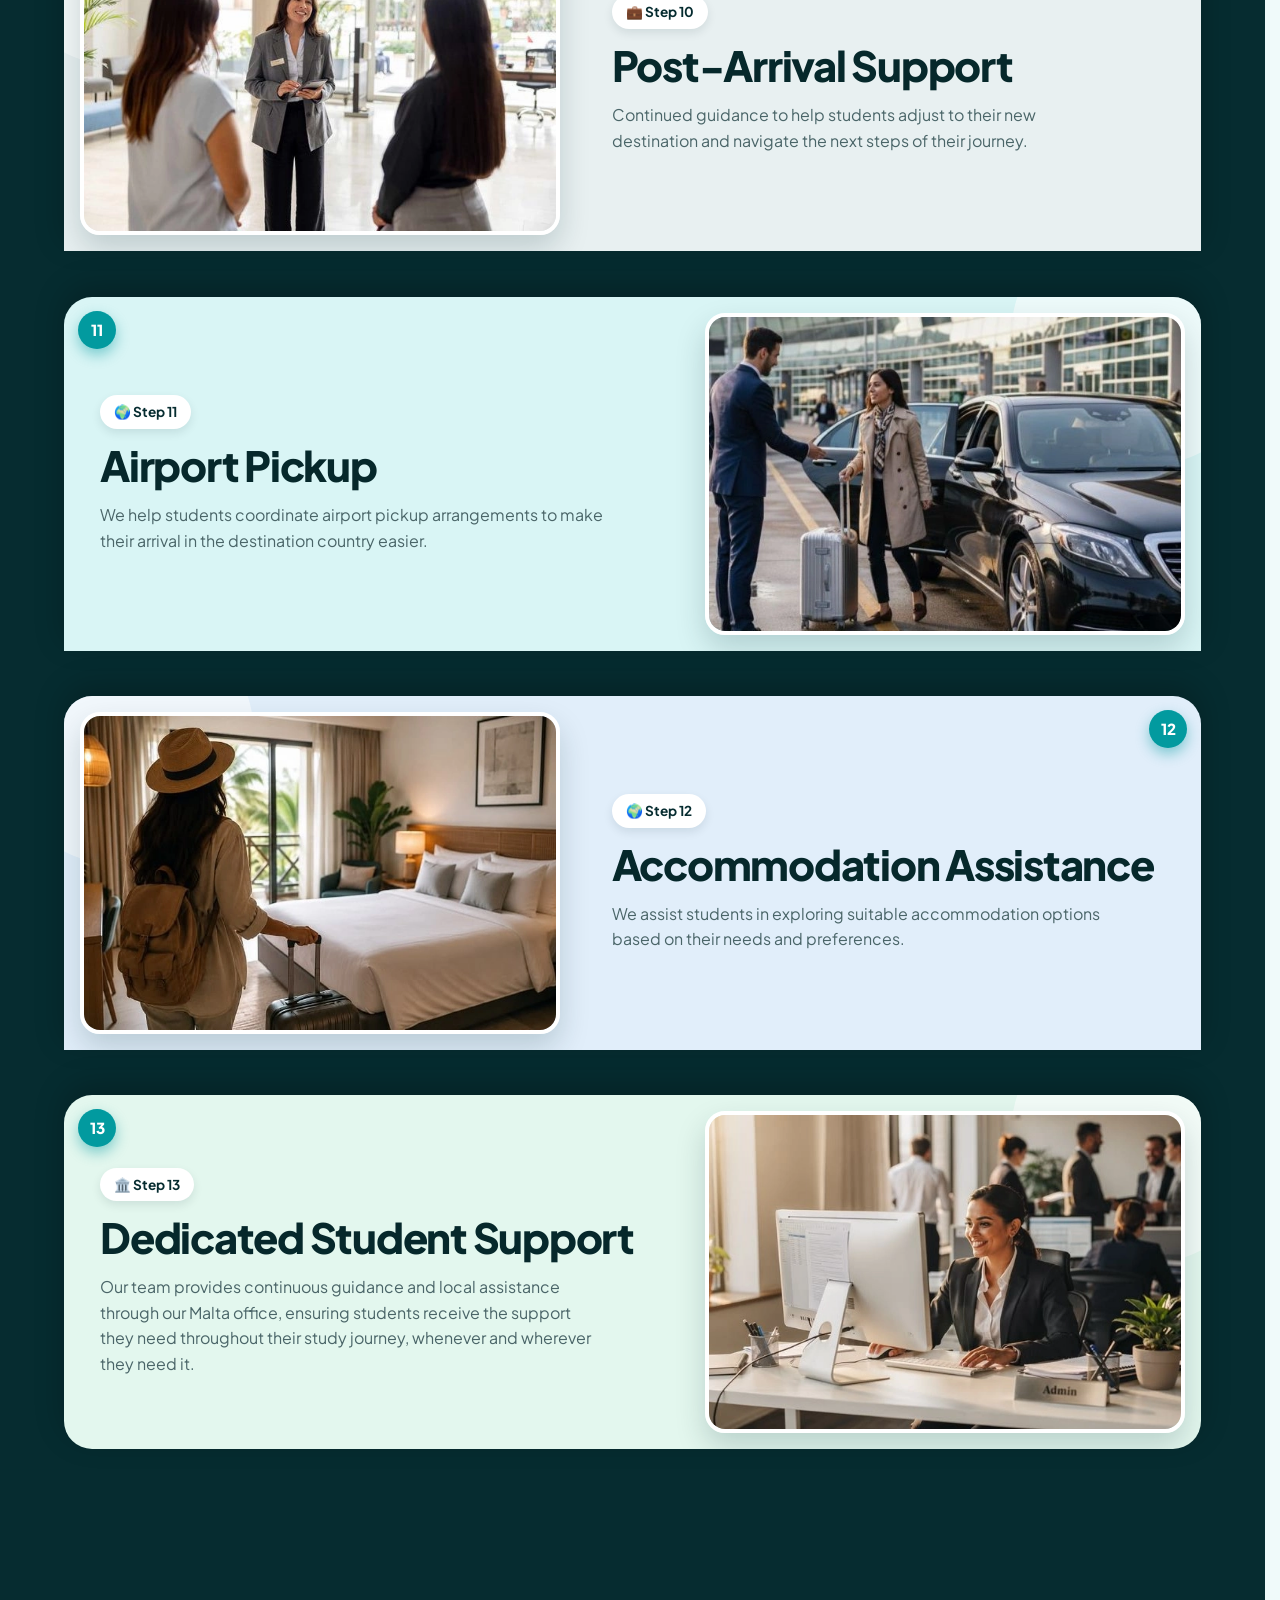
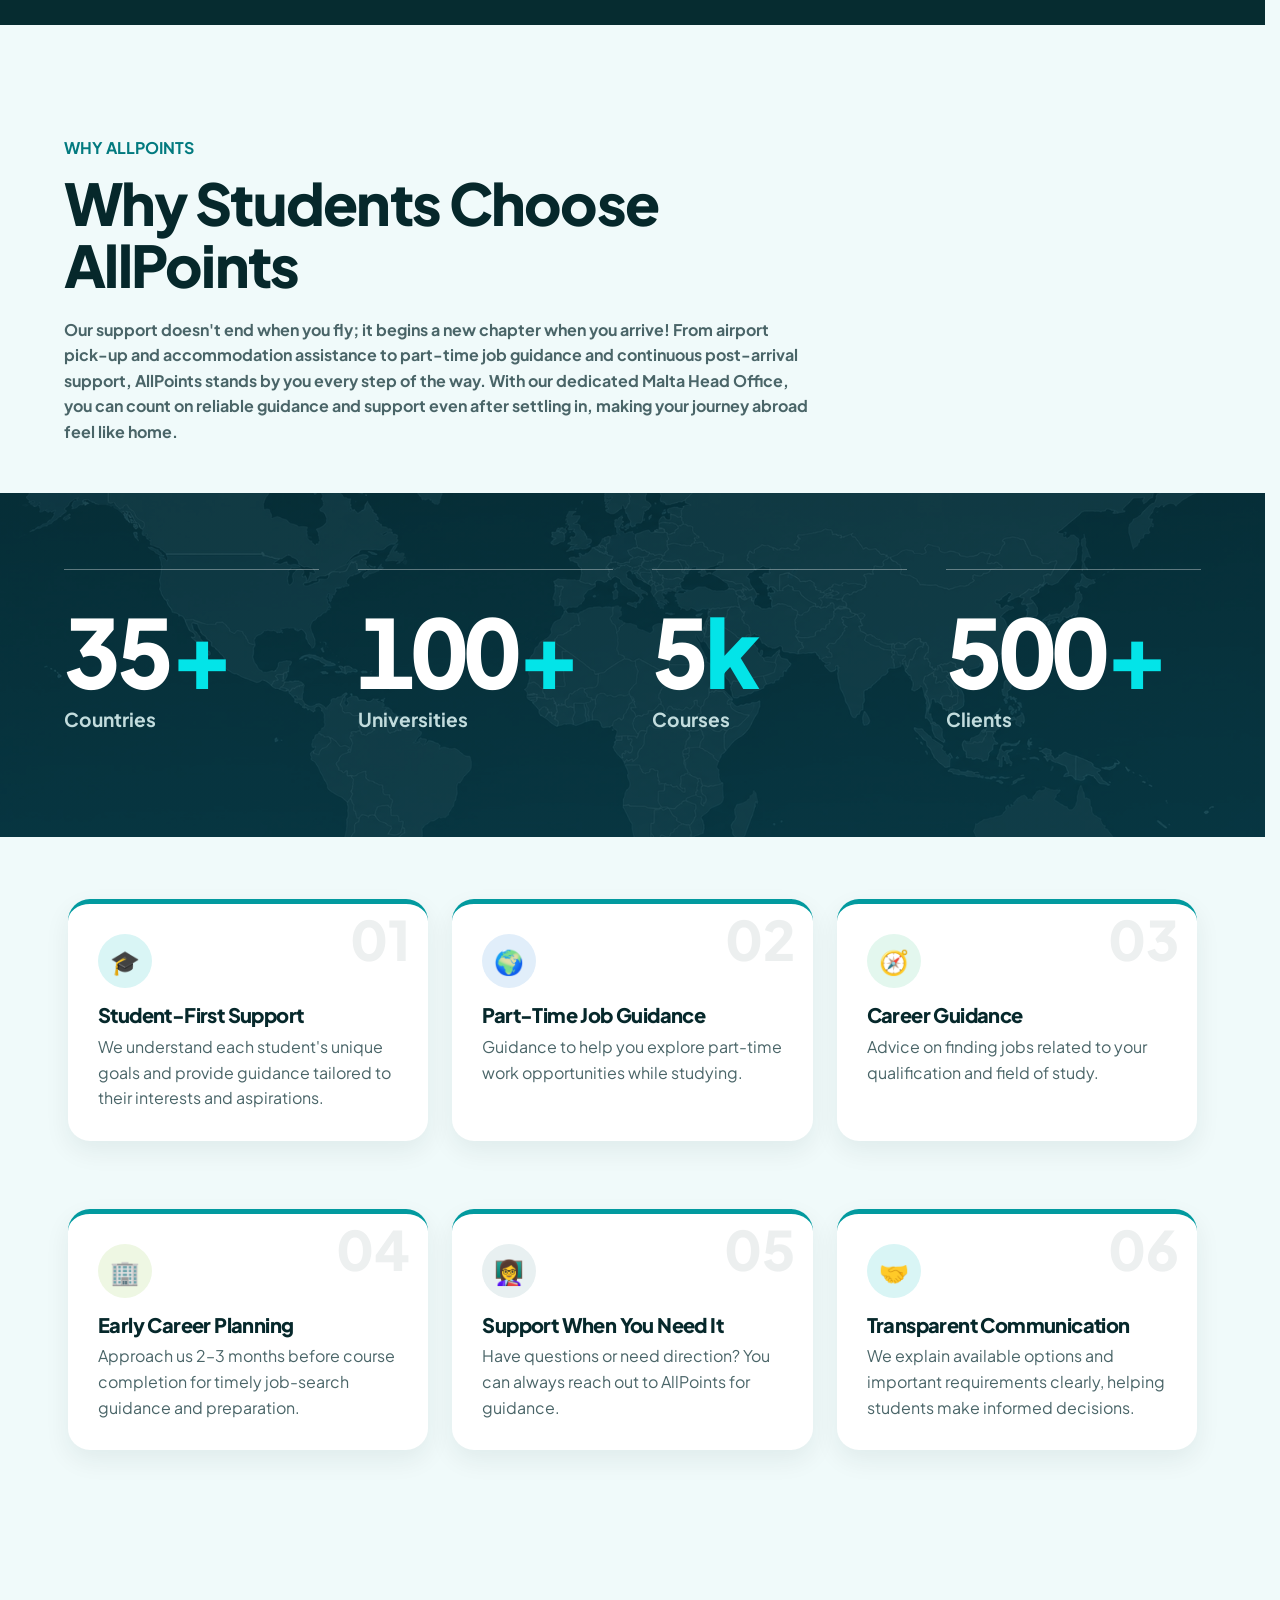
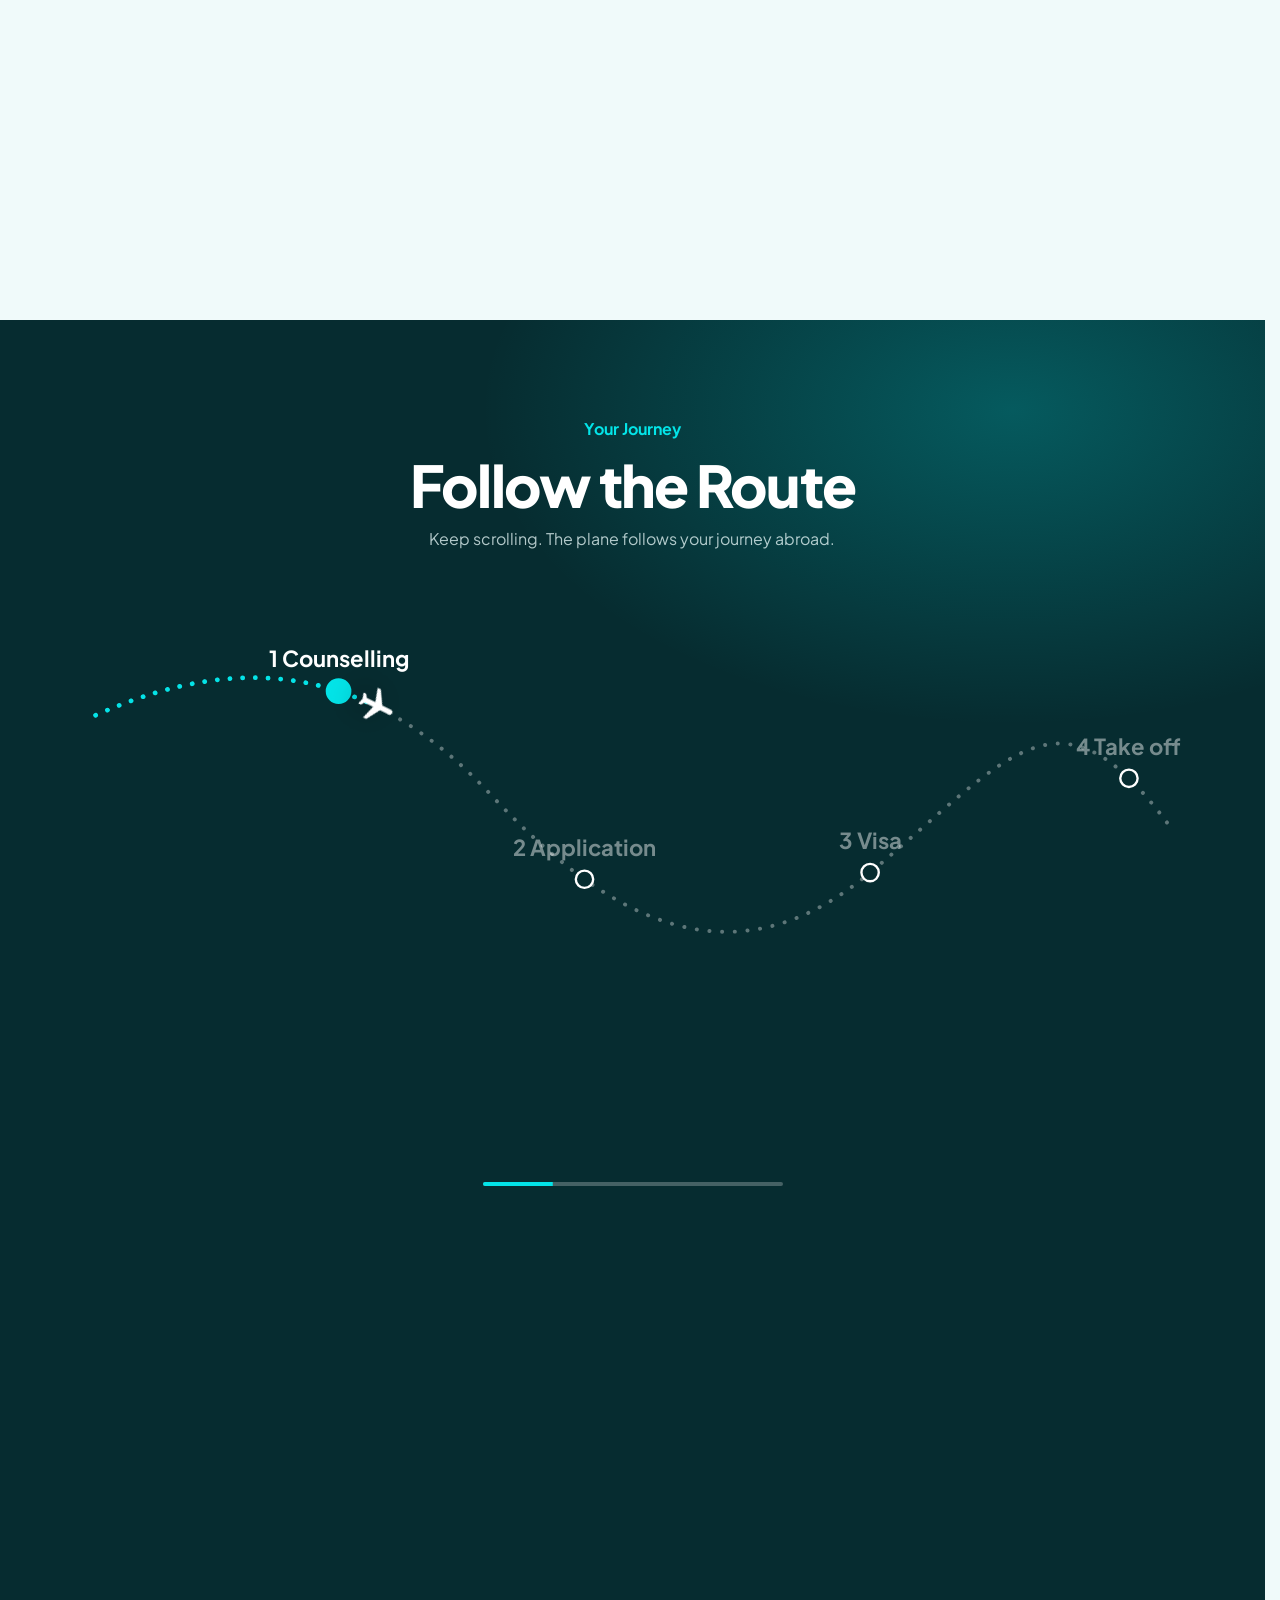
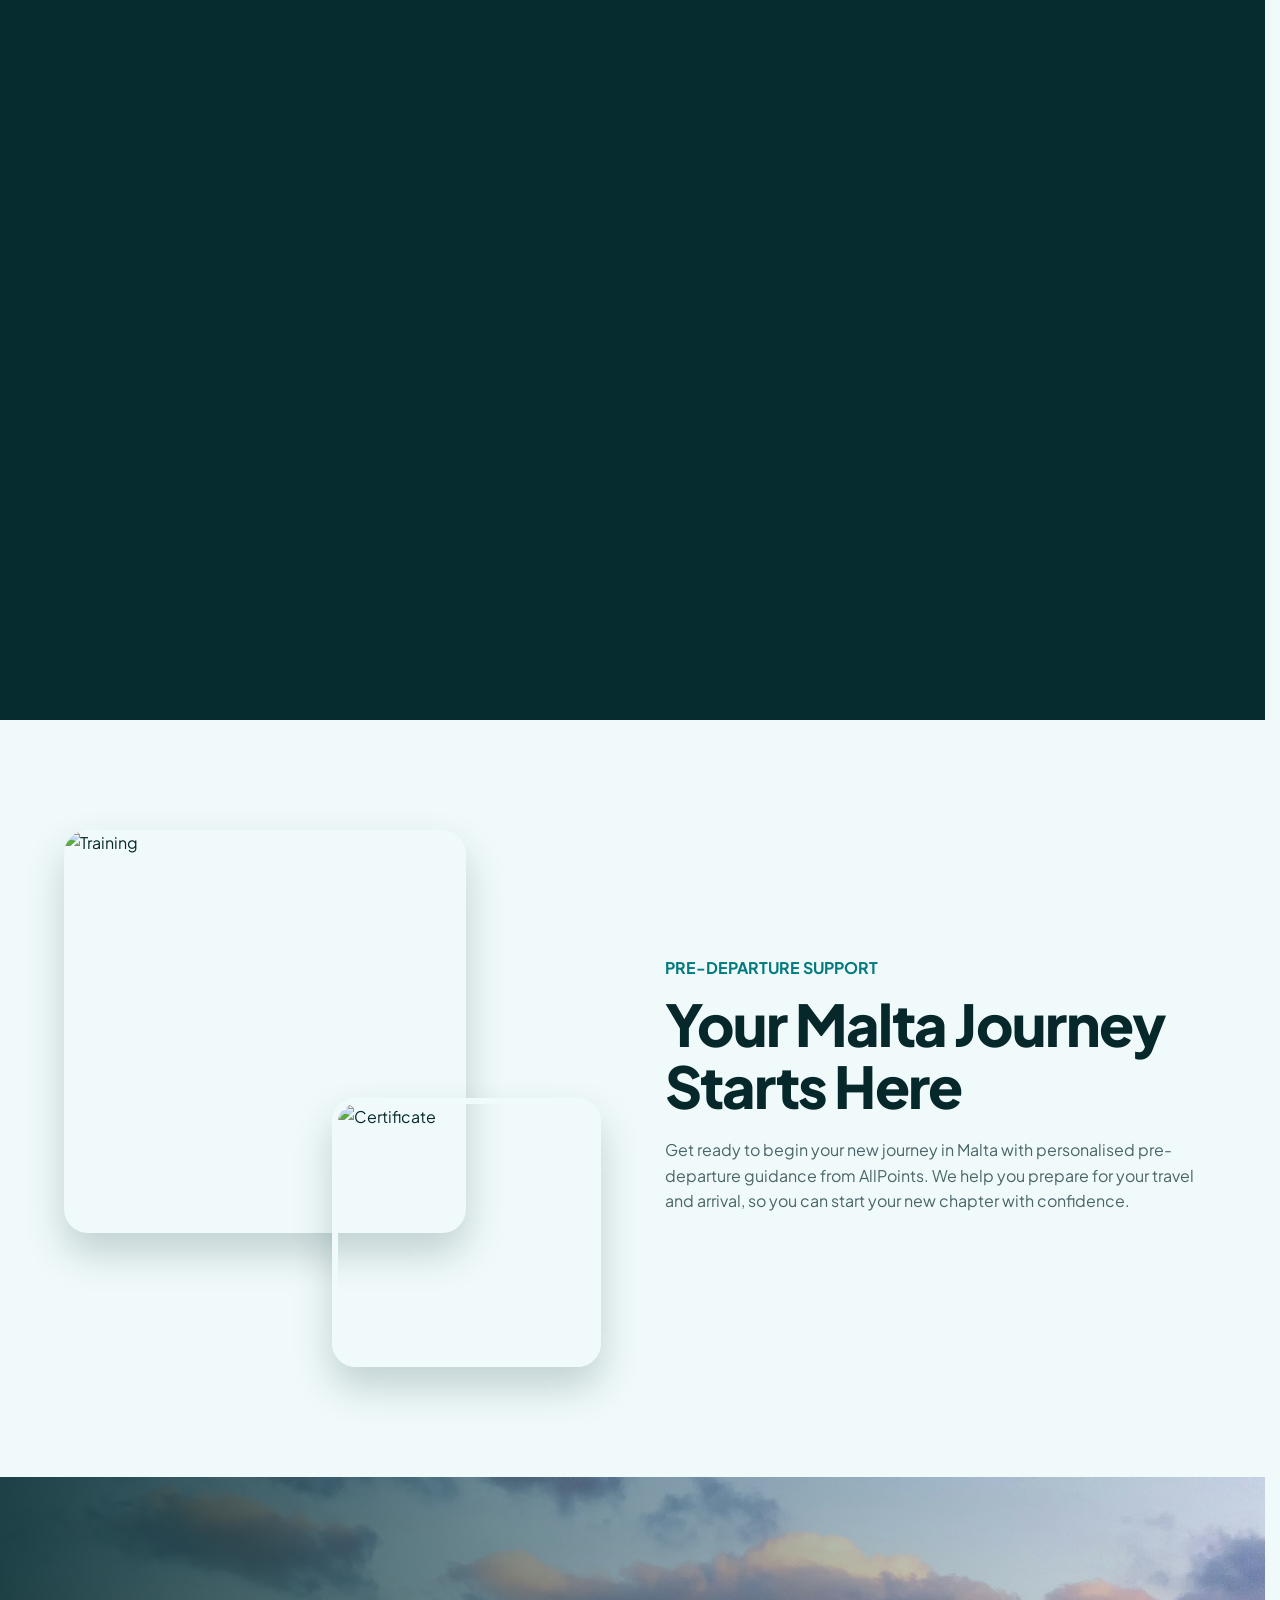
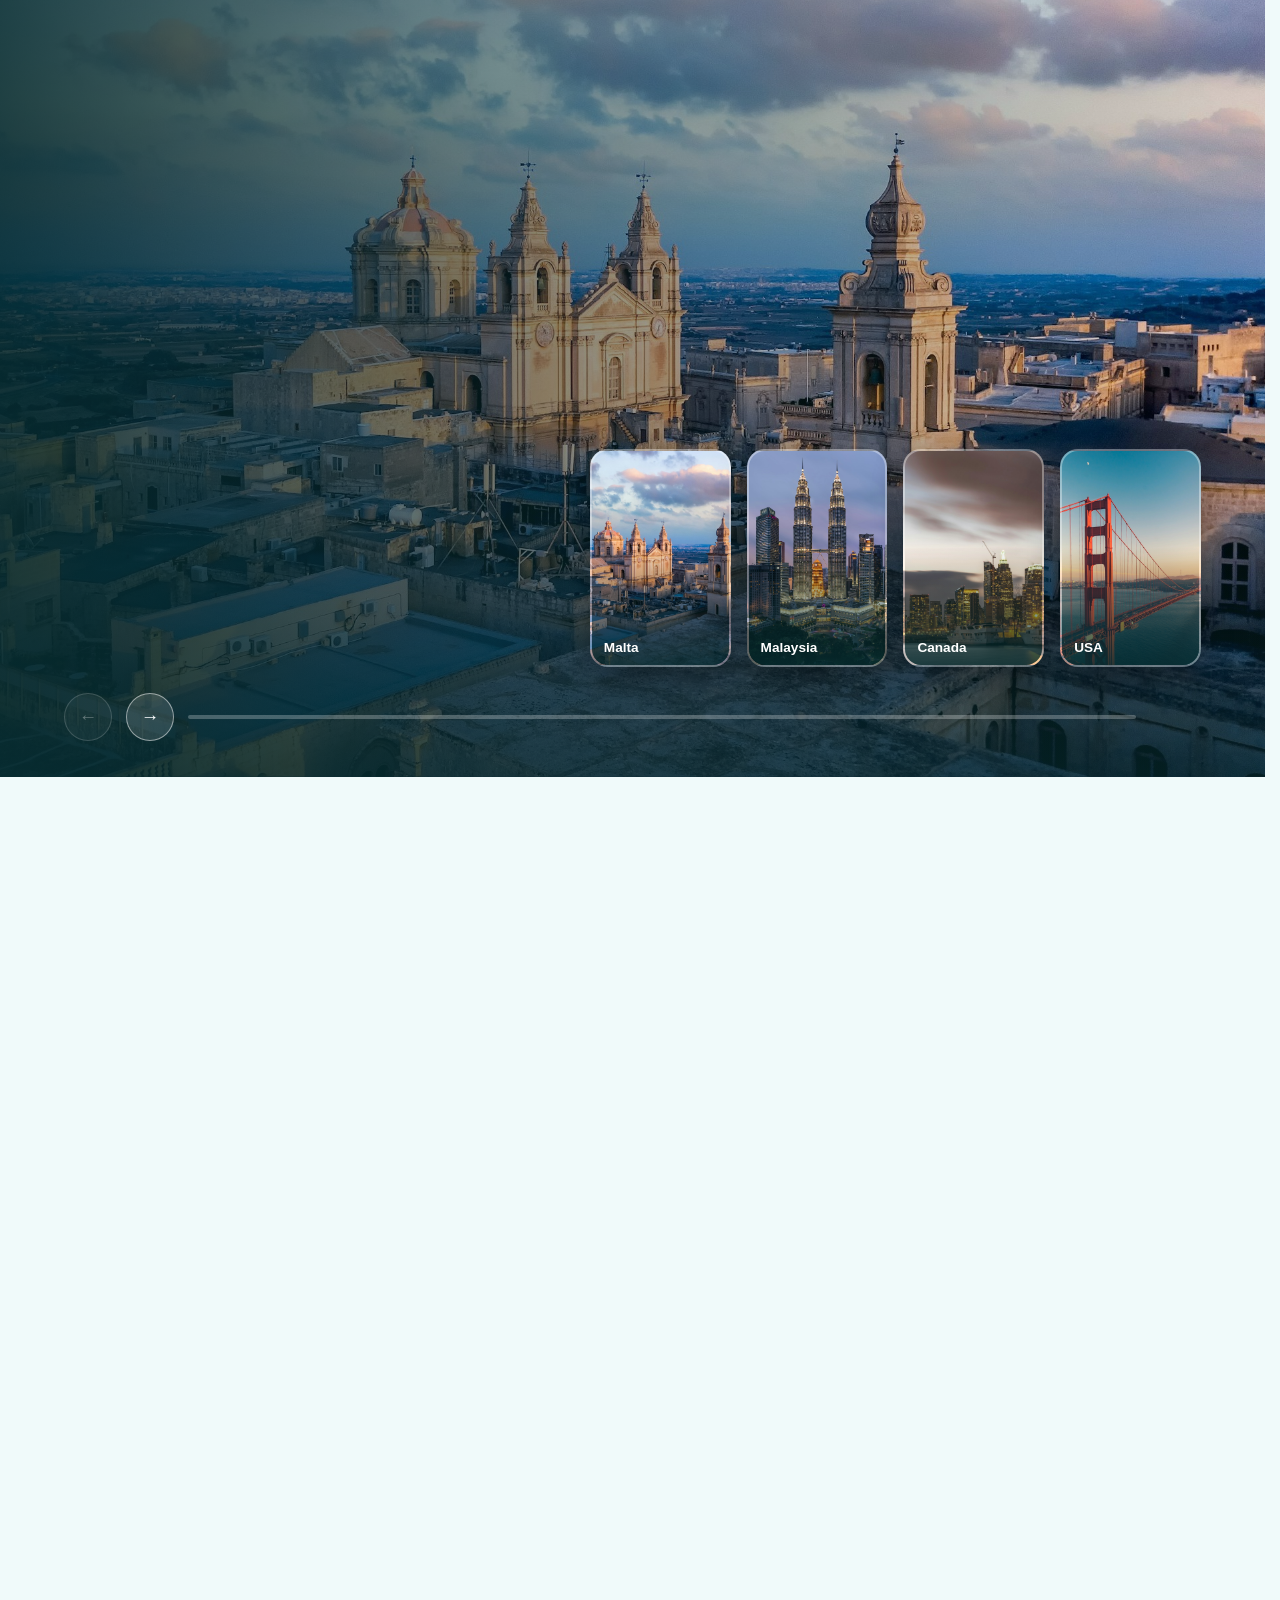
==== commit 72b66ecc: "index.html" ====
--- a/index.html
+++ b/index.html
@@ -253,22 +253,14 @@
         <article class="wcard" style="--i:0;--tint:#e3f7ee">
           <div class="wcard-text">
             <span class="tag">🏛️ Step 13</span>
-            <h3>Malta Office Support </h3>
-            <p> Our Malta office provides local assistance and guidance to students during their study journey.</p>
+            <h3>Dedicated Student Support  </h3>
+            <p> Our team provides continuous guidance and local assistance through our Malta office, ensuring students receive the support they need throughout their study journey, whenever and wherever they need it.</p>
           </div>
           <div class="wimg"><img loading="lazy" decoding="async" src="services image/malta_office.webp" alt="Malta office support"></div>
           <span class="num">13</span>
         </article>
 
-        <article class="wcard" style="--i:0;--tint:#eef7e3">
-          <div class="wcard-text">
-            <span class="tag">📝 Step 14</span>
-            <h3>Anytime Student Support 🤝</h3>
-            <p>We aim to provide ongoing student support and guidance whenever assistance is needed throughout their journey.</p>
-          </div>
-          <div class="wimg"><img loading="lazy" decoding="async" src="services image/any_time_support.webp" alt="Anytime student support"></div>
-          <span class="num">14</span>
-        </article>
+        
 
       </div>
 
@@ -280,7 +272,7 @@
   <section class="why" id="why">
   <span class="kicker reveal">WHY ALLPOINTS</span>
   <h2 class="reveal">Why Students Choose AllPoints</h2>
-  <p class="lead reveal">From your first free consultation to life in your new country, we stay with you at every step, so your journey abroad feels clear and confident.</p>
+  <p class="lead reveal"><b>Our support doesn't end when you fly; it begins a new chapter when you arrive! From airport pick-up and accommodation assistance to part-time job guidance and continuous post-arrival support, AllPoints stands by you every step of the way. With our dedicated Malta Head Office, you can count on reliable guidance and support even after settling in, making your journey abroad feel like home.</b></p>
 
   <div class="why-stats reveal" id="whyStats">
     <div><b><span data-count="35">35</span><em>+</em></b><span class="lbl">Countries</span></div>
@@ -629,6 +621,23 @@
   </div>
 </footer>
 
+<div class="fab" id="fab">
+  <div class="fab-menu" id="fabMenu">
+    <a class="fab-item fab-wa" href="https://wa.me/918921058582?text=Hi%2C%20I%E2%80%99m%20visiting%20from%20your%20website.%20I%E2%80%99m%20interested%20in%20studying%20abroad.%20Could%20you%20please%20share%20more%20details%3F" target="_blank" rel="noopener noreferrer">
+      <span class="fab-label">WhatsApp</span>
+      <span class="fab-ic"><svg viewBox="0 0 24 24" aria-hidden="true"><path d="M17.472 14.382c-.297-.149-1.758-.867-2.03-.967-.273-.099-.471-.148-.67.15-.197.297-.767.966-.94 1.164-.173.199-.347.223-.644.075-.297-.15-1.255-.463-2.39-1.475-.883-.788-1.48-1.761-1.653-2.059-.173-.297-.018-.458.13-.606.134-.133.298-.347.446-.52.149-.174.198-.298.298-.497.099-.198.05-.371-.025-.52-.075-.149-.669-1.612-.916-2.207-.242-.579-.487-.5-.669-.51-.173-.008-.371-.01-.57-.01-.198 0-.52.074-.792.372-.272.297-1.04 1.016-1.04 2.479 0 1.462 1.065 2.875 1.213 3.074.149.198 2.096 3.2 5.077 4.487.709.306 1.262.489 1.694.625.712.227 1.36.195 1.871.118.571-.085 1.758-.719 2.006-1.413.248-.694.248-1.289.173-1.413-.074-.124-.272-.198-.57-.347m-5.421 7.403h-.004a9.87 9.87 0 01-5.031-1.378l-.361-.214-3.741.982.998-3.648-.235-.374a9.86 9.86 0 01-1.51-5.26c.001-5.45 4.436-9.884 9.888-9.884 2.64 0 5.122 1.03 6.988 2.898a9.825 9.825 0 012.893 6.994c-.003 5.45-4.437 9.884-9.885 9.884m8.413-18.297A11.815 11.815 0 0012.05 0C5.495 0 .16 5.335.157 11.892c0 2.096.547 4.142 1.588 5.945L.057 24l6.305-1.654a11.882 11.882 0 005.683 1.448h.005c6.554 0 11.89-5.335 11.893-11.893a11.821 11.821 0 00-3.48-8.413z"/></svg></span>
+    </a>
+    <a class="fab-item fab-call" href="tel:+918921058582">
+      <span class="fab-label">Call us</span>
+      <span class="fab-ic"><svg viewBox="0 0 24 24" aria-hidden="true"><path d="M6.62 10.79c1.44 2.83 3.76 5.14 6.59 6.59l2.2-2.2c.27-.27.67-.36 1.02-.24 1.12.37 2.33.57 3.57.57.55 0 1 .45 1 1V20c0 .55-.45 1-1 1-9.39 0-17-7.61-17-17 0-.55.45-1 1-1h3.5c.55 0 1 .45 1 1 0 1.25.2 2.45.57 3.57.11.35.03.74-.25 1.02l-2.2 2.2z"/></svg></span>
+    </a>
+  </div>
+  <button class="fab-btn" id="fabBtn" type="button" aria-label="Contact us" aria-expanded="false" aria-controls="fabMenu">
+    <svg class="i-chat" viewBox="0 0 24 24" aria-hidden="true"><path d="M20 2H4c-1.1 0-2 .9-2 2v18l4-4h14c1.1 0 2-.9 2-2V4c0-1.1-.9-2-2-2zM6 9h12v2H6V9zm8 5H6v-2h8v2zm4-6H6V6h12v2z"/></svg>
+    <svg class="i-close" viewBox="0 0 24 24" aria-hidden="true"><path d="M19 6.41L17.59 5 12 10.59 6.41 5 5 6.41 10.59 12 5 17.59 6.41 19 12 13.41 17.59 19 19 17.59 13.41 12z"/></svg>
+  </button>
+</div>
+
 <div class="wp-ov" id="wpOv"></div>
 
 <div class="wp" id="wpBox" role="dialog" aria-modal="true" aria-labelledby="wpTitle" aria-hidden="true">
@@ -916,8 +925,8 @@
         mode: 'no-cors'
       });
       form.reset();
-      statusEl.textContent = 'Thank you! We will contact you soon.';
-      statusEl.classList.add('ok');
+      if (window.showThanks) window.showThanks();
+      else { statusEl.textContent = 'Thank you! We will contact you soon.'; statusEl.classList.add('ok'); }
     } catch (err) {
       statusEl.textContent = 'Something went wrong. Please call or WhatsApp us instead.';
       statusEl.classList.add('err');
@@ -1226,6 +1235,54 @@
 })();
 
 
+/* ---------- Corner contact button ---------- */
+(function () {
+  const fab = document.getElementById('fab'), btn = document.getElementById('fabBtn');
+  if (!fab || !btn) return;
+  function set(o) {
+    fab.classList.toggle('open', o);
+    btn.setAttribute('aria-expanded', String(o));
+    btn.setAttribute('aria-label', o ? 'Close contact options' : 'Contact us');
+  }
+  btn.addEventListener('click', function () { set(!fab.classList.contains('open')); });
+  document.addEventListener('click', function (e) { if (!fab.contains(e.target)) set(false); });
+  document.addEventListener('keydown', function (e) { if (e.key === 'Escape') set(false); });
+  fab.querySelectorAll('.fab-item').forEach(function (a) { a.addEventListener('click', function () { setTimeout(function () { set(false); }, 200); }); });
+})();
+
+/* ---------- Thank-you popup (used by the contact form) ---------- */
+(function () {
+  const $ = id => document.getElementById(id);
+  const box = $('wpBox'), ov = $('wpOv'), done = $('wpDone');
+  if (!box || !ov || !done) return;
+
+  let thanksOpen = false;
+
+  window.showThanks = function () {
+    thanksOpen = true;
+    try { localStorage.setItem('welcomeSent', String(Date.now())); } catch (e) {}   // no welcome popup for the next 30 days
+    box.classList.add('sent'); done.hidden = false;
+    ov.classList.add('open'); box.classList.add('open');
+    box.setAttribute('aria-hidden', 'false');
+    document.documentElement.classList.add('no-scroll');
+    const b = $('wpFin'); if (b) b.focus({ preventScroll: true });
+  };
+
+  function closeThanks() {
+    if (!thanksOpen) return;
+    thanksOpen = false;
+    if (document.activeElement) document.activeElement.blur();
+    ov.classList.remove('open'); box.classList.remove('open');
+    box.setAttribute('aria-hidden', 'true');
+    document.documentElement.classList.remove('no-scroll');
+    setTimeout(function () { box.classList.remove('sent'); done.hidden = true; }, 450);   // put the popup back to normal
+  }
+
+  ['wpClose', 'wpFin'].forEach(function (id) { const b = $(id); if (b) b.addEventListener('click', closeThanks); });
+  ov.addEventListener('click', closeThanks);
+  document.addEventListener('keydown', function (e) { if (e.key === 'Escape') closeThanks(); });
+})();
+
 /* ---------- Welcome contact popup ---------- */
 (function () {
   const $ = id => document.getElementById(id);
--- a/style.css
+++ b/style.css
@@ -1,5 +1,12 @@
 :root{
-  --navy:#0d2b3e; --sand:#fff6ea; --coral:#ff6b4a; --sky:#8ad0ff; --ink:#0d2b3e; --muted:#4f6575;
+  --brand:#029A9F;        /* main brand teal: borders, badges, icons, big surfaces */
+  --brand-dark:#027A7F;   /* teal for small text and gradients on light backgrounds */
+  --accent:#03E4E8;       /* bright cyan: buttons, highlights and progress on dark backgrounds */
+  --navy:#062C30;         /* deep teal: header, dark sections, footer */
+  --sand:#F0FAFA;         /* light page background */
+  --sky:#7DF3F5;          /* light cyan: hover and soft highlights */
+  --coral:#029A9F;        /* old name, now the brand teal (so nothing breaks) */
+  --ink:#06282B; --muted:#4A6568;
   --pad:clamp(18px,5vw,72px); --r:28px;
   --font:"Plus Jakarta Sans","Segoe UI",Arial,sans-serif;
 }
@@ -24,7 +31,7 @@
 /* ===== Buttons ===== */
 .btn{display:inline-block;padding:12px 22px;border-radius:999px;font-weight:500;border:1.5px solid var(--ink);
   transition:background .2s,color .2s,border-color .2s,transform .2s,box-shadow .2s}
-.btn.solid{background:orangered;border-color:orangered;color:whitesmoke}
+.btn.solid{background:var(--accent);border-color:var(--accent);color:whitesmoke}
 .btn.solid:hover{background:var(--coral);border-color:var(--coral)}
 
 /* ===== Header ===== */
@@ -36,7 +43,7 @@
 
 #hdr{
   /* ...keep your other rules... */
-  background:#0d2b3e;
+  background:#062c30;
   transition:box-shadow .3s ease, border-color .3s ease;
   border-bottom:1px solid transparent;
 }
@@ -93,7 +100,7 @@
   #navLinks{
     display:none;position:absolute;top:100%;left:0;right:0;
     padding:12px 20px 22px;flex-direction:column;align-items:stretch;gap:0;
-    background:#0d2b3e;box-shadow:0 12px 20px rgba(0,0,0,.2);
+    background:#062c30;box-shadow:0 12px 20px rgba(0,0,0,.2);
   }
   #navLinks.active{display:flex}
   #navLinks a{display:block;padding:14px 10px;font-size:15px}
@@ -102,7 +109,7 @@
 
 /* ===== Hero ===== */
 .hero{min-height:100svh;display:grid;grid-template-columns:1.2fr .8fr;gap:clamp(20px,4vw,60px);align-items:center;color:#fff;padding-top:110px;overflow:hidden;
-  background:radial-gradient(60% 50% at 85% 20%,rgba(138,208,255,.5),transparent 70%),radial-gradient(50% 50% at 5% 95%,rgba(255,107,74,.5),transparent 70%),var(--navy)}
+  background:radial-gradient(60% 50% at 85% 20%,rgba(3,228,232,.5),transparent 70%),radial-gradient(50% 50% at 5% 95%,rgba(2,154,159,.5),transparent 70%),var(--navy)}
 .hero .kicker{opacity:0;animation:fade .8s .1s forwards}
 .hero h1{font-size:clamp(2.8rem,8vw,6.8rem)}
 .hero h1 span{display:inline-block;overflow:hidden;vertical-align:bottom}
@@ -112,8 +119,8 @@
 .hero h1 span:nth-child(4) i{animation-delay:.45s}
 .hero p{max-width:54ch;margin:24px 0 32px;font-size:clamp(1rem,1.8vw,1.15rem);opacity:0;animation:fade .8s .7s forwards}
 .hero p b{color:var(--sky)}
-.hero .btn{color:orangered;border-color:orangered}
-.hero .btn:hover{background:var(--coral);border-color:var(--coral);color:#fff;transform:translateY(-2px);box-shadow:0 8px 20px rgba(255,107,74,.3)}
+.hero .btn{color:var(--accent);border-color:var(--accent)}
+.hero .btn:hover{background:var(--coral);border-color:var(--coral);color:#fff;transform:translateY(-2px);box-shadow:0 8px 20px rgba(2,154,159,.3)}
 .hero-img{animation:float 5s ease-in-out infinite;justify-self:center;max-height:80vh;object-fit:contain}
 @keyframes rise{to{transform:none}}
 @keyframes fade{to{opacity:1}}
@@ -160,7 +167,7 @@
 .abt-head{display:grid;grid-template-columns:1fr 1fr;gap:clamp(24px,5vw,72px);align-items:center}
 .abt-copy .lead{margin-bottom:0}
 .abt-photo{justify-self:end;width:min(100%,680px);margin:0}
-.abt-photo img{width:100%;height:auto;aspect-ratio:4/3;object-fit:cover;border-radius:var(--r);box-shadow:0 24px 50px rgba(13,43,62,.2)}
+.abt-photo img{width:100%;height:auto;aspect-ratio:4/3;object-fit:cover;border-radius:var(--r);box-shadow:0 24px 50px rgba(6,44,48,.2)}
 @media (max-width:900px){
   .abt-head{grid-template-columns:1fr}
   .abt-photo{justify-self:center;width:100%}
@@ -169,9 +176,9 @@
 
 /* ===== Services ===== */
 .services{background:var(--navy);color:#fff}
-.services .lead{color:#c9d6df}
+.services .lead{color:#c2dcdd}
 .services .btn{background:var(--coral);border-color:var(--coral);color:#fff}
-.services .btn:hover{transform:translateY(-2px);box-shadow:0 8px 20px rgba(255,107,74,.3)}
+.services .btn:hover{transform:translateY(-2px);box-shadow:0 8px 20px rgba(2,154,159,.3)}
 .services p {max-width: 100ch;}
 .chips{display:flex;flex-wrap:wrap;gap:12px;margin-bottom:32px}
 .chips span{padding:12px 22px;border-radius:999px;border:1px solid rgba(255,255,255,.3);font-weight:700;transition:background .2s,border-color .2s}
@@ -212,7 +219,7 @@
 .wcard-text .tag{
   align-self:flex-start;background:#fff;color:var(--navy);
   font-weight:700;font-size:.85rem;padding:6px 14px;border-radius:999px;
-  box-shadow:0 4px 10px rgba(13,43,62,.1);
+  box-shadow:0 4px 10px rgba(6,44,48,.1);
 }
 .wcard-text h3{font-size:clamp(1.6rem,3.4vw,2.6rem)}
 .wcard-text p{color:var(--muted);max-width:42ch}
@@ -221,7 +228,7 @@
 .wimg{position:relative;z-index:1;padding:clamp(10px,1.5vw,16px)}
 .wimg img{
   width:100%;height:100%;object-fit:cover;border-radius:20px;
-  border:4px solid #fff;box-shadow:0 14px 30px rgba(13,43,62,.18);
+  border:4px solid #fff;box-shadow:0 14px 30px rgba(6,44,48,.18);
   transition:transform .5s cubic-bezier(.34,1.56,.64,1);
 }
 .wcard:hover .wimg img{transform:rotate(-2deg) scale(1.03)}
@@ -231,7 +238,7 @@
   position:absolute;z-index:2;top:14px;left:14px;
   width:38px;height:38px;border-radius:50%;display:grid;place-items:center;
   background:var(--coral);color:#fff;font-weight:800;font-size:.95rem;
-  box-shadow:0 6px 14px rgba(255,107,74,.45);
+  box-shadow:0 6px 14px rgba(2,154,159,.45);
   transition:transform .4s cubic-bezier(.34,1.56,.64,1);
 }
 
@@ -249,7 +256,7 @@
 /* ===== Training ===== */
 .pre-departure{display:grid;grid-template-columns:1fr 1fr;gap:clamp(24px,5vw,72px);align-items:center}
 .stack{position:relative;aspect-ratio:1/1}
-.stack img{position:absolute;border-radius:24px;object-fit:cover;box-shadow:0 20px 40px rgba(13,43,62,.2)}
+.stack img{position:absolute;border-radius:24px;object-fit:cover;box-shadow:0 20px 40px rgba(6,44,48,.2)}
 .stack img:first-child{width:75%;height:75%;top:0;left:0}
 .stack img:last-child{width:50%;height:50%;right:0;bottom:0;border:6px solid var(--sand);animation:float 6s ease-in-out infinite}
 
@@ -258,11 +265,11 @@
 .why-stats{display:grid;grid-template-columns:repeat(4,1fr);gap:clamp(20px,3vw,48px);
   margin:clamp(28px,4vw,48px) calc(var(--pad) * -1);padding:clamp(40px,6vw,80px) var(--pad) clamp(52px,8vw,110px);color:#fff;
   /* map.png is the map you already use in the loading screen. Change .8 to show more / less of the map */
-  background:linear-gradient(rgba(13,43,62,.8),rgba(13,43,62,.8)),url('map.webp') center/cover no-repeat,var(--navy)}
+  background:linear-gradient(rgba(6,44,48,.8),rgba(6,44,48,.8)),url('map.webp') center/cover no-repeat,var(--navy)}
 .why-stats>div{border-top:1px solid rgba(255,255,255,.35);padding-top:clamp(18px,2.6vw,36px)}
 .why-stats b{display:block;font-size:clamp(3rem,7.4vw,6rem);line-height:1;font-weight:800;letter-spacing:-.04em;font-variant-numeric:tabular-nums}
 .why-stats em{font-style:normal;color:var(--coral)}
-.why-stats .lbl{display:block;margin-top:6px;font-weight:700;font-size:clamp(.95rem,1.6vw,1.2rem);color:#c9d6df}
+.why-stats .lbl{display:block;margin-top:6px;font-weight:700;font-size:clamp(.95rem,1.6vw,1.2rem);color:#c2dcdd}
 @media (max-width:700px){.why-stats{grid-template-columns:1fr 1fr;row-gap:32px}}
 
 /* two rows of 3 cards: row 2 slides over row 1 (stacking, like Services) */
@@ -271,9 +278,9 @@
 .why-row{display:grid;grid-template-columns:repeat(3,1fr);gap:clamp(14px,2vw,24px);
   position:sticky;top:96px;background:var(--sand);padding:14px 4px 34px;margin-bottom:clamp(10px,2vw,20px)}
 .why-card{position:relative;overflow:hidden;background:#fff;border-radius:22px;border-top:5px solid var(--coral);
-  padding:clamp(20px,2.6vw,30px);box-shadow:0 10px 26px rgba(13,43,62,.07)}
+  padding:clamp(20px,2.6vw,30px);box-shadow:0 10px 26px rgba(6,44,48,.07)}
 .why-card.reveal{transition:opacity .8s var(--d,0s),transform .8s var(--d,0s) cubic-bezier(.2,.8,.2,1),translate .25s,box-shadow .25s}
-.why-card:hover{translate:0 -8px;box-shadow:0 20px 40px rgba(13,43,62,.14)}
+.why-card:hover{translate:0 -8px;box-shadow:0 20px 40px rgba(6,44,48,.14)}
 .why-card::after{content:attr(data-n);position:absolute;top:8px;right:18px;font-size:3.4rem;font-weight:800;line-height:1;color:var(--navy);opacity:.07}
 .why-ic{display:grid;place-items:center;width:54px;height:54px;margin-bottom:16px;border-radius:50%;font-size:1.5rem;
   background:var(--t,#ffe9e1);transition:transform .4s cubic-bezier(.34,1.56,.64,1)}
@@ -295,11 +302,11 @@
   position:sticky;top:0;height:100svh;
   display:flex;flex-direction:column;align-items:center;
   padding:96px var(--pad) 34px;overflow:hidden;
-  background:radial-gradient(60% 50% at 80% 10%,rgba(138,208,255,.25),transparent 70%),var(--navy);
+  background:radial-gradient(60% 50% at 80% 10%,rgba(3,228,232,.25),transparent 70%),var(--navy);
 }
 .route-head{text-align:center;flex:none}
 .route-head h2{margin:0 auto 10px;max-width:none}
-.route-head p{color:rgba(255,246,234,.75)}
+.route-head p{color:rgba(236,252,252,.75)}
 
 .route svg{flex:1;min-height:0;width:100%;margin-top:10px;overflow:visible}
 .rbase{fill:none;stroke:rgba(255,255,255,.35);stroke-width:5;stroke-linecap:round;stroke-dasharray:.1 16}
@@ -363,8 +370,8 @@
 .dsl::after{
   content:"";position:absolute;inset:0;z-index:2;pointer-events:none;
   background:
-    linear-gradient(90deg,rgba(13,43,62,.88) 0%,rgba(13,43,62,.45) 45%,rgba(13,43,62,.05) 100%),
-    linear-gradient(0deg,rgba(13,43,62,.65),transparent 40%);
+    linear-gradient(90deg,rgba(6,44,48,.88) 0%,rgba(6,44,48,.45) 45%,rgba(6,44,48,.05) 100%),
+    linear-gradient(0deg,rgba(6,44,48,.65),transparent 40%);
 }
 
 .dsl-bg video,.dsl-grow video{position:absolute;inset:0;width:100%;height:100%;object-fit:cover}
@@ -378,14 +385,14 @@
   max-width:min(600px,52%);transition:opacity .35s;
 }
 .dsl-content.out{opacity:0}
-.dsl-region{display:block;margin-bottom:10px;color:rgba(255,246,234,.8);font-weight:500}
+.dsl-region{display:block;margin-bottom:10px;color:rgba(236,252,252,.8);font-weight:500}
 .dsl-title{
   max-width:none;margin:0 0 18px;text-transform:uppercase;
   font-size:clamp(2.4rem,7vw,6rem);line-height:.95;
 }
 .dsl-title .ln{display:block;overflow:hidden;padding-bottom:.06em}
 .dsl-title .ln i{display:block;font-style:normal}
-.dsl-desc{max-width:46ch;margin-bottom:26px;color:rgba(255,246,234,.85)}
+.dsl-desc{max-width:46ch;margin-bottom:26px;color:rgba(236,252,252,.85)}
 
 /* text animation (runs every time .go is re-added) */
 .dsl-content.go .ln i{animation:dslUp .8s cubic-bezier(.2,.8,.2,1) both}
@@ -406,7 +413,7 @@
   background:center/cover no-repeat;box-shadow:0 14px 30px rgba(0,0,0,.35);
   transition:transform .3s,border-color .3s;
 }
-.dsl-card::after{content:"";position:absolute;inset:0;background:linear-gradient(0deg,rgba(13,43,62,.85),transparent 55%)}
+.dsl-card::after{content:"";position:absolute;inset:0;background:linear-gradient(0deg,rgba(6,44,48,.85),transparent 55%)}
 .dsl-card span{position:absolute;z-index:1;left:12px;right:10px;bottom:10px;text-align:left;font-weight:700;font-size:.85rem;color:#fff}
 .dsl-card:hover{transform:translateY(-8px);border-color:var(--coral)}
 .dsl-card.enter{animation:dslCard .6s cubic-bezier(.2,.8,.2,1) both}
@@ -454,7 +461,7 @@
 .countries .label{display:inline-block;color:var(--coral);font-weight:700;letter-spacing:.02em;margin-bottom:14px}
 .countries h2{margin:0 0 20px;font-size:clamp(2rem,6vw,4.6rem);line-height:1.05;letter-spacing:-.03em;font-weight:800;max-width:18ch}
 .countries h2 em{font-style:normal;color:var(--coral);font-variant-numeric:tabular-nums;display:inline-block;min-width:2.6ch}
-.countries .sub{margin:0;color:rgba(255,246,234,.75);max-width:58ch;font-size:clamp(1rem,1.6vw,1.15rem)}
+.countries .sub{margin:0;color:rgba(236,252,252,.75);max-width:58ch;font-size:clamp(1rem,1.6vw,1.15rem)}
 
 .countries .rows{display:grid;gap:clamp(10px,1.6vw,16px);
   -webkit-mask-image:linear-gradient(90deg,transparent,#000 6%,#000 94%,transparent);
@@ -473,7 +480,7 @@
   border:1px solid rgba(255,255,255,.28);color:#fff;font-size:clamp(.92rem,1.5vw,1.1rem);font-weight:500;
   transition:background .25s,border-color .25s,color .25s,transform .25s}
 .countries .pill img{width:24px;height:auto;border-radius:3px;flex:none}
-.countries .pill:hover,.countries .pill:focus-visible{background:orangered;border-color:var(--coral);color:#fff;}
+.countries .pill:hover,.countries .pill:focus-visible{background:var(--accent);border-color:var(--coral);color:#fff;}
 
 @media (max-width:600px){
   .countries .track{animation-duration:34s}
@@ -486,11 +493,11 @@
 .countries .more-btn{
   display:inline-flex;align-items:center;gap:10px;
   padding:clamp(12px,1.6vw,15px) clamp(22px,3vw,32px);
-  background:orangered;border-color:var(--coral);color:#fff;
+  background:var(--accent);border-color:var(--coral);color:#fff;
   font-weight:700;font-size:clamp(.95rem,1.5vw,1.05rem);
 }
 .countries .more-btn svg{transition:transform .25s}
-.countries .more-btn:hover{transform:translateY(-3px);box-shadow:0 10px 24px rgba(255,107,74,.4)}
+.countries .more-btn:hover{transform:translateY(-3px);box-shadow:0 10px 24px rgba(2,154,159,.4)}
 .countries .more-btn:hover svg{transform:translateX(5px)}
 
 @media (max-width:600px){
@@ -521,7 +528,7 @@
 /* connecting line, from each circle down to the next */
 .flow li:not(:last-child)::after{
   content:"";position:absolute;left:19px;top:52px;bottom:-8px;
-  width:2px;background:#e5d9cb}
+  width:2px;background:#cfe6e7}
 
 .flow li strong{display:block;font-weight:800;font-size:1.05rem;line-height:1.3}
 .flow li p{margin:4px 0 0;font-weight:400;font-size:.95rem;color:var(--muted)}
@@ -605,7 +612,7 @@
 .cinfo a:hover{border-color:#fff}
 
 .cform{position:relative;display:grid;gap:16px;background:#fff;color:var(--ink);
-  border-radius:var(--r);padding:clamp(22px,3.5vw,40px);box-shadow:0 24px 48px rgba(13,43,62,.25)}
+  border-radius:var(--r);padding:clamp(22px,3.5vw,40px);box-shadow:0 24px 48px rgba(6,44,48,.25)}
 .cform h3{font-size:1.5rem}
 .cform .row2{display:grid;grid-template-columns:1fr 1fr;gap:16px}
 .cform label{display:grid;gap:6px;font-weight:700;font-size:.9rem}
@@ -615,11 +622,11 @@
   transition:border-color .2s,box-shadow .2s}
 .cform textarea{min-height:120px;resize:vertical}
 .cform input:focus,.cform select:focus,.cform textarea:focus{
-  outline:none;border-color:var(--coral);box-shadow:0 0 0 4px rgba(255,107,74,.2)}
+  outline:none;border-color:var(--coral);box-shadow:0 0 0 4px rgba(2,154,159,.2)}
 .cform .hp{position:absolute;left:-9999px;width:1px;height:1px;opacity:0}
 .cform button{font:inherit;font-weight:700;cursor:pointer;justify-self:start;
   background:var(--navy);border-color:var(--navy);color:#fff;padding:14px 30px}
-.cform button:hover{transform:translateY(-2px);box-shadow:0 8px 20px rgba(13,43,62,.35)}
+.cform button:hover{transform:translateY(-2px);box-shadow:0 8px 20px rgba(6,44,48,.35)}
 .cform button:disabled{opacity:.6;cursor:wait;transform:none;box-shadow:none}
 .form-status{min-height:1.4em;margin:0;font-weight:700}
 .form-status.ok{color:#17805a}
@@ -657,7 +664,7 @@
 }
 
 .view-more a:hover {
-  color: orangered;
+  color: var(--accent);
 }
 
 .view-more a:hover span {
@@ -665,7 +672,7 @@
 }
 
 /* ===== Footer ===== */
-footer{background:var(--navy);color:#c9d6df;padding:56px var(--pad) 24px}
+footer{background:var(--navy);color:#c2dcdd;padding:56px var(--pad) 24px}
 .cols{display:grid;grid-template-columns:1.4fr 1fr 1.2fr 1.2fr;gap:32px;margin-bottom:36px}
 footer h4{color:#fff;margin-bottom:12px}
 footer ul{list-style:none;display:grid;gap:8px}
@@ -701,7 +708,7 @@
 html.no-scroll{overflow:hidden}
 .upanel-ov{
   position:fixed;inset:0;z-index:1200;overflow:hidden;
-  background:rgba(5,18,28,.6);
+  background:rgba(2,22,25,.6);
   opacity:0;pointer-events:none;transition:opacity .3s;
 }
 .upanel-ov.open{opacity:1;pointer-events:auto}
@@ -715,14 +722,14 @@
 /* dark shade so the popup stays readable */
 .upanel-ov::after{
   content:"";position:absolute;inset:0;
-  background:linear-gradient(90deg,rgba(5,18,28,.65),rgba(5,18,28,.3));
+  background:linear-gradient(90deg,rgba(2,22,25,.65),rgba(2,22,25,.3));
 }
 
 .upanel{
   position:fixed;top:0;right:0;bottom:0;width:min(440px,100%);z-index:1201;
   display:flex;flex-direction:column;color:#fff;
   background:
-    linear-gradient(180deg,rgba(13,43,62,.72),rgba(13,43,62,.93) 55%),
+    linear-gradient(180deg,rgba(6,44,48,.72),rgba(6,44,48,.93) 55%),
     var(--up-photo,none) center/cover no-repeat,
     var(--navy);
   box-shadow:-20px 0 50px rgba(0,0,0,.35);
@@ -734,7 +741,7 @@
 .up-head{position:relative;display:flex;align-items:center;gap:10px;padding:20px 20px 14px}
 .up-t{flex:1;min-width:0}
 .up-head h3{font-size:1.6rem;line-height:1.1}
-.up-head small{color:#c9d6df}
+.up-head small{color:#c2dcdd}
 .up-ib{
   width:40px;height:40px;flex:none;border-radius:50%;color:#fff;
   border:1.5px solid rgba(255,255,255,.5);background:rgba(255,255,255,.12);
@@ -751,7 +758,7 @@
 .up-scroll{flex:1;min-height:0;overflow:auto;padding:4px 20px 16px;-webkit-overflow-scrolling:touch}
 .up-foot{padding:14px 20px 20px;text-align:center;border-top:1px solid rgba(255,255,255,.18)}
 .up-foot .btn{width:100%;text-align:center}
-.up-foot small{display:block;margin-top:8px;color:#c9d6df}
+.up-foot small{display:block;margin-top:8px;color:#c2dcdd}
 
 /* step 1: selectable university cards */
 .up-uni{
@@ -761,13 +768,13 @@
   transition:background .2s,border-color .2s,transform .2s;
 }
 .up-uni:hover{transform:translateY(-2px);border-color:rgba(255,255,255,.5)}
-.up-uni.on{background:rgba(255,107,74,.2);border-color:var(--coral)}
+.up-uni.on{background:rgba(2,154,159,.2);border-color:var(--coral)}
 .up-tick{width:24px;height:24px;flex:none;margin-top:2px;border-radius:50%;border:2px solid rgba(255,255,255,.6);display:grid;place-items:center;font-size:.8rem;color:transparent;transition:.2s}
 .up-uni.on .up-tick{background:var(--coral);border-color:var(--coral);color:#fff}
 .up-uni h4{font-size:1rem;line-height:1.3}
-.up-city{display:block;margin:1px 0 8px;font-size:.85rem;color:#c9d6df}
+.up-city{display:block;margin:1px 0 8px;font-size:.85rem;color:#c2dcdd}
 .up-chip{display:inline-block;margin:0 4px 4px 0;padding:3px 10px;border-radius:999px;font-size:.78rem;background:rgba(255,255,255,.14);border:1px solid rgba(255,255,255,.25)}
-.up-empty{color:#c9d6df;padding:10px 0}
+.up-empty{color:#c2dcdd;padding:10px 0}
 .upanel.open .up-uni{animation:upIn .5s cubic-bezier(.2,.8,.2,1) both;animation-delay:calc(.12s + var(--k) * .06s)}
 @keyframes upIn{from{opacity:0;transform:translateX(24px)}}
 
@@ -782,7 +789,7 @@
   width:100%;font:inherit;font-weight:500;color:var(--navy);background:#fff;
   padding:12px 14px;border:1.5px solid transparent;border-radius:12px;
 }
-.up-form input:focus,.up-form select:focus{outline:none;border-color:var(--coral);box-shadow:0 0 0 4px rgba(255,107,74,.3)}
+.up-form input:focus,.up-form select:focus{outline:none;border-color:var(--coral);box-shadow:0 0 0 4px rgba(2,154,159,.3)}
 .up-form .hp{position:absolute;left:-9999px;width:1px;height:1px;opacity:0}
 .up-status{min-height:1.3em;margin-top:6px;font-weight:700}
 .up-status.err{color:#ffb4a6}
@@ -791,7 +798,7 @@
 /* step 3: thank you */
 .up-done{flex:1;display:grid;place-content:center;justify-items:center;text-align:center;gap:10px;padding:30px}
 .up-done h3{font-size:1.7rem}
-.up-done p{color:#c9d6df}
+.up-done p{color:#c2dcdd}
 .up-ok{width:72px;height:72px;border-radius:50%;display:grid;place-items:center;font-size:2rem;background:var(--coral)}
 .upanel.open .up-view:not(.right):not(.left) .up-ok{animation:upPop .5s cubic-bezier(.34,1.56,.64,1) both}
 @keyframes upPop{from{transform:scale(0)}}
@@ -841,7 +848,7 @@
 .dsl.is-all .dsl-allview{opacity:1;pointer-events:auto}
 .dsl.is-all .dsl-allview.out{opacity:0;pointer-events:none}
 .dsl-allview h2{max-width:none;margin:0 0 6px;font-size:clamp(1.8rem,4vw,3rem)}
-.dsl-allview p{color:rgba(255,246,234,.8);margin-bottom:14px}
+.dsl-allview p{color:rgba(236,252,252,.8);margin-bottom:14px}
 .dsl-allview input{
   width:min(360px,100%);margin-bottom:16px;padding:11px 16px;font:inherit;color:#fff;
   border-radius:999px;border:1.5px solid rgba(255,255,255,.4);background:rgba(255,255,255,.12);
@@ -861,7 +868,7 @@
 .ac img{width:24px;height:auto;border-radius:3px;flex:none}
 .dsl-allview.go .ac{animation:dslFade .5s both;animation-delay:calc(var(--k) * 18ms)}
 
-.dsl-card.plain{background:linear-gradient(150deg,#1d4a66,#0d2b3e)}
+.dsl-card.plain{background:linear-gradient(150deg,#0e5a60,#062c30)}
 
 @media (max-width:900px){
   .dsl-allview{top:96px;bottom:84px}
@@ -911,7 +918,7 @@
 .l-bar{width:min(280px,70vw);height:4px;border-radius:4px;background:rgba(255,255,255,.22);overflow:hidden}
 .l-bar span{display:block;height:100%;background:var(--coral);transform:scaleX(0);transform-origin:left}
 .l-num{font-size:clamp(1.4rem,4vw,2rem);font-weight:800;font-variant-numeric:tabular-nums}
-.l-tag{color:rgba(255,246,234,.8);animation:lFade .8s .4s both}
+.l-tag{color:rgba(236,252,252,.8);animation:lFade .8s .4s both}
 .l-skip{position:absolute;z-index:3;right:clamp(18px,4vw,40px);bottom:clamp(18px,4vw,36px);background:none;border:0;color:rgba(255,255,255,.6);font:inherit;cursor:pointer;transition:color .2s}
 .l-skip:hover{color:var(--coral)}
 @keyframes lIn{from{opacity:0;transform:translateY(18px) scale(.92)}}
@@ -943,7 +950,7 @@
 
 
 /* ===== Welcome contact popup ===== */
-.wp-ov{position:fixed;inset:0;z-index:1300;background:rgba(5,18,28,.6);backdrop-filter:blur(4px);opacity:0;pointer-events:none;transition:opacity .35s}
+.wp-ov{position:fixed;inset:0;z-index:1300;background:rgba(2,22,25,.6);backdrop-filter:blur(4px);opacity:0;pointer-events:none;transition:opacity .35s}
 .wp-ov.open{opacity:1;pointer-events:auto}
 
 .wp{
@@ -960,9 +967,9 @@
 .wp-x:hover{background:var(--coral);border-color:var(--coral);color:#fff}
 
 .wp-side{padding:clamp(24px,3.4vw,40px);color:#fff;display:flex;flex-direction:column;justify-content:center;gap:12px;
-  background:radial-gradient(70% 60% at 80% 0%,rgba(138,208,255,.3),transparent 70%),var(--navy)}
+  background:radial-gradient(70% 60% at 80% 0%,rgba(3,228,232,.3),transparent 70%),var(--navy)}
 .wp-side h3{font-size:clamp(1.6rem,3vw,2.2rem)}
-.wp-side p{color:#c9d6df}
+.wp-side p{color:#c2dcdd}
 .wp-contact{list-style:none;display:grid;gap:10px;margin-top:8px;font-weight:700}
 .wp-contact a{transition:color .2s}
 .wp-contact a:hover{color:var(--coral)}
@@ -972,7 +979,7 @@
 .wp-form label{display:grid;gap:5px;font-weight:700;font-size:.88rem}
 .wp-form input,.wp-form select{width:100%;font:inherit;font-weight:500;color:var(--ink);background:#fff;
   padding:12px 14px;border:1.5px solid #d9dfe4;border-radius:12px;transition:border-color .2s,box-shadow .2s}
-.wp-form input:focus,.wp-form select:focus{outline:none;border-color:var(--coral);box-shadow:0 0 0 4px rgba(255,107,74,.2)}
+.wp-form input:focus,.wp-form select:focus{outline:none;border-color:var(--coral);box-shadow:0 0 0 4px rgba(2,154,159,.2)}
 .wp-form .hp{position:absolute;left:-9999px;width:1px;height:1px;opacity:0}
 .wp-form .btn{border:0;cursor:pointer;font:inherit;font-weight:700;padding:14px;text-align:center}
 .wp-form button:disabled{opacity:.6;cursor:wait}
@@ -983,7 +990,7 @@
   transition:border-color .2s,box-shadow .2s}
 .wp-form textarea{min-height:120px;resize:vertical}
 .wp-form textarea:focus{
-  outline:none;border-color:var(--coral);box-shadow:0 0 0 4px rgba(255,107,74,.2)}
+  outline:none;border-color:var(--coral);box-shadow:0 0 0 4px rgba(2,154,159,.2)}
 .wp-done{grid-column:1/-1;display:grid;justify-items:center;text-align:center;gap:10px;padding:48px 24px}
 .wp-done[hidden]{display:none}
 .wp-ok{width:72px;height:72px;border-radius:50%;display:grid;place-items:center;font-size:2rem;color:#fff;background:var(--coral)}
@@ -1010,7 +1017,7 @@
   #hdr{min-height:70px;padding:10px 24px}
   .menu-toggle{display:flex}
   #navLinks{display:none;position:absolute;top:100%;left:0;right:0;padding:12px 24px 22px;flex-direction:column;align-items:stretch;gap:0;
-    background:#0d2b3e;box-shadow:0 12px 20px rgba(0,0,0,.2);max-height:calc(100dvh - 70px);overflow:auto}
+    background:#062c30;box-shadow:0 12px 20px rgba(0,0,0,.2);max-height:calc(100dvh - 70px);overflow:auto}
   #navLinks.active{display:flex}
   #navLinks a{display:block;padding:14px 10px}
   #navLinks a.btn{margin-top:10px;text-align:center}
@@ -1021,3 +1028,24 @@
 @media (max-width:768px){
   #navLinks{max-height:calc(100dvh - 70px);overflow:auto}
 }
+
+/* ===== Brand colours: teal #029A9F + cyan #03E4E8 ===== */
+.kicker{color:var(--brand-dark)}
+.hero .kicker,.services .kicker,.route .kicker,.testi .kicker,.dsl .kicker,.wp-side .kicker{color:var(--accent)}
+
+.btn.solid,.services .btn{background:var(--accent);border-color:var(--accent);color:var(--navy)}
+.btn.solid:hover,.services .btn:hover{background:var(--sky);border-color:var(--sky);color:var(--navy)}
+.hero .btn{color:var(--accent);border-color:var(--accent)}
+.hero .btn:hover{background:var(--accent);border-color:var(--accent);color:var(--navy)}
+
+#navLinks a:not(.btn):hover,#navLinks a.active:not(.btn){color:var(--accent)}
+#navLinks a:not(.btn)::after{background:var(--accent)}
+footer a:hover,.l-skip:hover{color:var(--accent)}
+
+.rtrail{stroke:var(--accent)}
+.rstop.on circle{fill:var(--accent);stroke:var(--accent)}
+.rbar span,.l-bar span,.dsl-bar span{background:var(--accent)}
+.why-stats em{color:var(--accent)}
+
+.cta{background:linear-gradient(135deg,var(--brand),var(--brand-dark))}
+#loader::before{content:"";position:absolute;inset:0;background:linear-gradient(160deg,rgba(6,44,48,.78),rgba(2,154,159,.35))}
--- a/style.css
+++ b/style.css
@@ -1,5 +1,12 @@
 :root{
-  --navy:#0d2b3e; --sand:#fff6ea; --coral:#ff6b4a; --sky:#8ad0ff; --ink:#0d2b3e; --muted:#4f6575;
+  --brand:#029A9F;        /* main brand teal: borders, badges, icons, big surfaces */
+  --brand-dark:#027A7F;   /* teal for small text and gradients on light backgrounds */
+  --accent:#03E4E8;       /* bright cyan: buttons, highlights and progress on dark backgrounds */
+  --navy:#062C30;         /* deep teal: header, dark sections, footer */
+  --sand:#F0FAFA;         /* light page background */
+  --sky:#7DF3F5;          /* light cyan: hover and soft highlights */
+  --coral:#029A9F;        /* old name, now the brand teal (so nothing breaks) */
+  --ink:#06282B; --muted:#4A6568;
   --pad:clamp(18px,5vw,72px); --r:28px;
   --font:"Plus Jakarta Sans","Segoe UI",Arial,sans-serif;
 }
@@ -24,7 +31,7 @@
 /* ===== Buttons ===== */
 .btn{display:inline-block;padding:12px 22px;border-radius:999px;font-weight:500;border:1.5px solid var(--ink);
   transition:background .2s,color .2s,border-color .2s,transform .2s,box-shadow .2s}
-.btn.solid{background:orangered;border-color:orangered;color:whitesmoke}
+.btn.solid{background:var(--accent);border-color:var(--accent);color:whitesmoke}
 .btn.solid:hover{background:var(--coral);border-color:var(--coral)}
 
 /* ===== Header ===== */
@@ -36,7 +43,7 @@
 
 #hdr{
   /* ...keep your other rules... */
-  background:#0d2b3e;
+  background:#062c30;
   transition:box-shadow .3s ease, border-color .3s ease;
   border-bottom:1px solid transparent;
 }
@@ -93,7 +100,7 @@
   #navLinks{
     display:none;position:absolute;top:100%;left:0;right:0;
     padding:12px 20px 22px;flex-direction:column;align-items:stretch;gap:0;
-    background:#0d2b3e;box-shadow:0 12px 20px rgba(0,0,0,.2);
+    background:#062c30;box-shadow:0 12px 20px rgba(0,0,0,.2);
   }
   #navLinks.active{display:flex}
   #navLinks a{display:block;padding:14px 10px;font-size:15px}
@@ -102,7 +109,7 @@
 
 /* ===== Hero ===== */
 .hero{min-height:100svh;display:grid;grid-template-columns:1.2fr .8fr;gap:clamp(20px,4vw,60px);align-items:center;color:#fff;padding-top:110px;overflow:hidden;
-  background:radial-gradient(60% 50% at 85% 20%,rgba(138,208,255,.5),transparent 70%),radial-gradient(50% 50% at 5% 95%,rgba(255,107,74,.5),transparent 70%),var(--navy)}
+  background:radial-gradient(60% 50% at 85% 20%,rgba(3,228,232,.5),transparent 70%),radial-gradient(50% 50% at 5% 95%,rgba(2,154,159,.5),transparent 70%),var(--navy)}
 .hero .kicker{opacity:0;animation:fade .8s .1s forwards}
 .hero h1{font-size:clamp(2.8rem,8vw,6.8rem)}
 .hero h1 span{display:inline-block;overflow:hidden;vertical-align:bottom}
@@ -112,8 +119,8 @@
 .hero h1 span:nth-child(4) i{animation-delay:.45s}
 .hero p{max-width:54ch;margin:24px 0 32px;font-size:clamp(1rem,1.8vw,1.15rem);opacity:0;animation:fade .8s .7s forwards}
 .hero p b{color:var(--sky)}
-.hero .btn{color:orangered;border-color:orangered}
-.hero .btn:hover{background:var(--coral);border-color:var(--coral);color:#fff;transform:translateY(-2px);box-shadow:0 8px 20px rgba(255,107,74,.3)}
+.hero .btn{color:var(--accent);border-color:var(--accent)}
+.hero .btn:hover{background:var(--coral);border-color:var(--coral);color:#fff;transform:translateY(-2px);box-shadow:0 8px 20px rgba(2,154,159,.3)}
 .hero-img{animation:float 5s ease-in-out infinite;justify-self:center;max-height:80vh;object-fit:contain}
 @keyframes rise{to{transform:none}}
 @keyframes fade{to{opacity:1}}
@@ -160,7 +167,7 @@
 .abt-head{display:grid;grid-template-columns:1fr 1fr;gap:clamp(24px,5vw,72px);align-items:center}
 .abt-copy .lead{margin-bottom:0}
 .abt-photo{justify-self:end;width:min(100%,680px);margin:0}
-.abt-photo img{width:100%;height:auto;aspect-ratio:4/3;object-fit:cover;border-radius:var(--r);box-shadow:0 24px 50px rgba(13,43,62,.2)}
+.abt-photo img{width:100%;height:auto;aspect-ratio:4/3;object-fit:cover;border-radius:var(--r);box-shadow:0 24px 50px rgba(6,44,48,.2)}
 @media (max-width:900px){
   .abt-head{grid-template-columns:1fr}
   .abt-photo{justify-self:center;width:100%}
@@ -169,9 +176,9 @@
 
 /* ===== Services ===== */
 .services{background:var(--navy);color:#fff}
-.services .lead{color:#c9d6df}
+.services .lead{color:#c2dcdd}
 .services .btn{background:var(--coral);border-color:var(--coral);color:#fff}
-.services .btn:hover{transform:translateY(-2px);box-shadow:0 8px 20px rgba(255,107,74,.3)}
+.services .btn:hover{transform:translateY(-2px);box-shadow:0 8px 20px rgba(2,154,159,.3)}
 .services p {max-width: 100ch;}
 .chips{display:flex;flex-wrap:wrap;gap:12px;margin-bottom:32px}
 .chips span{padding:12px 22px;border-radius:999px;border:1px solid rgba(255,255,255,.3);font-weight:700;transition:background .2s,border-color .2s}
@@ -212,7 +219,7 @@
 .wcard-text .tag{
   align-self:flex-start;background:#fff;color:var(--navy);
   font-weight:700;font-size:.85rem;padding:6px 14px;border-radius:999px;
-  box-shadow:0 4px 10px rgba(13,43,62,.1);
+  box-shadow:0 4px 10px rgba(6,44,48,.1);
 }
 .wcard-text h3{font-size:clamp(1.6rem,3.4vw,2.6rem)}
 .wcard-text p{color:var(--muted);max-width:42ch}
@@ -221,7 +228,7 @@
 .wimg{position:relative;z-index:1;padding:clamp(10px,1.5vw,16px)}
 .wimg img{
   width:100%;height:100%;object-fit:cover;border-radius:20px;
-  border:4px solid #fff;box-shadow:0 14px 30px rgba(13,43,62,.18);
+  border:4px solid #fff;box-shadow:0 14px 30px rgba(6,44,48,.18);
   transition:transform .5s cubic-bezier(.34,1.56,.64,1);
 }
 .wcard:hover .wimg img{transform:rotate(-2deg) scale(1.03)}
@@ -231,7 +238,7 @@
   position:absolute;z-index:2;top:14px;left:14px;
   width:38px;height:38px;border-radius:50%;display:grid;place-items:center;
   background:var(--coral);color:#fff;font-weight:800;font-size:.95rem;
-  box-shadow:0 6px 14px rgba(255,107,74,.45);
+  box-shadow:0 6px 14px rgba(2,154,159,.45);
   transition:transform .4s cubic-bezier(.34,1.56,.64,1);
 }
 
@@ -249,7 +256,7 @@
 /* ===== Training ===== */
 .pre-departure{display:grid;grid-template-columns:1fr 1fr;gap:clamp(24px,5vw,72px);align-items:center}
 .stack{position:relative;aspect-ratio:1/1}
-.stack img{position:absolute;border-radius:24px;object-fit:cover;box-shadow:0 20px 40px rgba(13,43,62,.2)}
+.stack img{position:absolute;border-radius:24px;object-fit:cover;box-shadow:0 20px 40px rgba(6,44,48,.2)}
 .stack img:first-child{width:75%;height:75%;top:0;left:0}
 .stack img:last-child{width:50%;height:50%;right:0;bottom:0;border:6px solid var(--sand);animation:float 6s ease-in-out infinite}
 
@@ -258,11 +265,11 @@
 .why-stats{display:grid;grid-template-columns:repeat(4,1fr);gap:clamp(20px,3vw,48px);
   margin:clamp(28px,4vw,48px) calc(var(--pad) * -1);padding:clamp(40px,6vw,80px) var(--pad) clamp(52px,8vw,110px);color:#fff;
   /* map.png is the map you already use in the loading screen. Change .8 to show more / less of the map */
-  background:linear-gradient(rgba(13,43,62,.8),rgba(13,43,62,.8)),url('map.webp') center/cover no-repeat,var(--navy)}
+  background:linear-gradient(rgba(6,44,48,.8),rgba(6,44,48,.8)),url('map.webp') center/cover no-repeat,var(--navy)}
 .why-stats>div{border-top:1px solid rgba(255,255,255,.35);padding-top:clamp(18px,2.6vw,36px)}
 .why-stats b{display:block;font-size:clamp(3rem,7.4vw,6rem);line-height:1;font-weight:800;letter-spacing:-.04em;font-variant-numeric:tabular-nums}
 .why-stats em{font-style:normal;color:var(--coral)}
-.why-stats .lbl{display:block;margin-top:6px;font-weight:700;font-size:clamp(.95rem,1.6vw,1.2rem);color:#c9d6df}
+.why-stats .lbl{display:block;margin-top:6px;font-weight:700;font-size:clamp(.95rem,1.6vw,1.2rem);color:#c2dcdd}
 @media (max-width:700px){.why-stats{grid-template-columns:1fr 1fr;row-gap:32px}}
 
 /* two rows of 3 cards: row 2 slides over row 1 (stacking, like Services) */
@@ -271,9 +278,9 @@
 .why-row{display:grid;grid-template-columns:repeat(3,1fr);gap:clamp(14px,2vw,24px);
   position:sticky;top:96px;background:var(--sand);padding:14px 4px 34px;margin-bottom:clamp(10px,2vw,20px)}
 .why-card{position:relative;overflow:hidden;background:#fff;border-radius:22px;border-top:5px solid var(--coral);
-  padding:clamp(20px,2.6vw,30px);box-shadow:0 10px 26px rgba(13,43,62,.07)}
+  padding:clamp(20px,2.6vw,30px);box-shadow:0 10px 26px rgba(6,44,48,.07)}
 .why-card.reveal{transition:opacity .8s var(--d,0s),transform .8s var(--d,0s) cubic-bezier(.2,.8,.2,1),translate .25s,box-shadow .25s}
-.why-card:hover{translate:0 -8px;box-shadow:0 20px 40px rgba(13,43,62,.14)}
+.why-card:hover{translate:0 -8px;box-shadow:0 20px 40px rgba(6,44,48,.14)}
 .why-card::after{content:attr(data-n);position:absolute;top:8px;right:18px;font-size:3.4rem;font-weight:800;line-height:1;color:var(--navy);opacity:.07}
 .why-ic{display:grid;place-items:center;width:54px;height:54px;margin-bottom:16px;border-radius:50%;font-size:1.5rem;
   background:var(--t,#ffe9e1);transition:transform .4s cubic-bezier(.34,1.56,.64,1)}
@@ -295,11 +302,11 @@
   position:sticky;top:0;height:100svh;
   display:flex;flex-direction:column;align-items:center;
   padding:96px var(--pad) 34px;overflow:hidden;
-  background:radial-gradient(60% 50% at 80% 10%,rgba(138,208,255,.25),transparent 70%),var(--navy);
+  background:radial-gradient(60% 50% at 80% 10%,rgba(3,228,232,.25),transparent 70%),var(--navy);
 }
 .route-head{text-align:center;flex:none}
 .route-head h2{margin:0 auto 10px;max-width:none}
-.route-head p{color:rgba(255,246,234,.75)}
+.route-head p{color:rgba(236,252,252,.75)}
 
 .route svg{flex:1;min-height:0;width:100%;margin-top:10px;overflow:visible}
 .rbase{fill:none;stroke:rgba(255,255,255,.35);stroke-width:5;stroke-linecap:round;stroke-dasharray:.1 16}
@@ -363,8 +370,8 @@
 .dsl::after{
   content:"";position:absolute;inset:0;z-index:2;pointer-events:none;
   background:
-    linear-gradient(90deg,rgba(13,43,62,.88) 0%,rgba(13,43,62,.45) 45%,rgba(13,43,62,.05) 100%),
-    linear-gradient(0deg,rgba(13,43,62,.65),transparent 40%);
+    linear-gradient(90deg,rgba(6,44,48,.88) 0%,rgba(6,44,48,.45) 45%,rgba(6,44,48,.05) 100%),
+    linear-gradient(0deg,rgba(6,44,48,.65),transparent 40%);
 }
 
 .dsl-bg video,.dsl-grow video{position:absolute;inset:0;width:100%;height:100%;object-fit:cover}
@@ -378,14 +385,14 @@
   max-width:min(600px,52%);transition:opacity .35s;
 }
 .dsl-content.out{opacity:0}
-.dsl-region{display:block;margin-bottom:10px;color:rgba(255,246,234,.8);font-weight:500}
+.dsl-region{display:block;margin-bottom:10px;color:rgba(236,252,252,.8);font-weight:500}
 .dsl-title{
   max-width:none;margin:0 0 18px;text-transform:uppercase;
   font-size:clamp(2.4rem,7vw,6rem);line-height:.95;
 }
 .dsl-title .ln{display:block;overflow:hidden;padding-bottom:.06em}
 .dsl-title .ln i{display:block;font-style:normal}
-.dsl-desc{max-width:46ch;margin-bottom:26px;color:rgba(255,246,234,.85)}
+.dsl-desc{max-width:46ch;margin-bottom:26px;color:rgba(236,252,252,.85)}
 
 /* text animation (runs every time .go is re-added) */
 .dsl-content.go .ln i{animation:dslUp .8s cubic-bezier(.2,.8,.2,1) both}
@@ -406,7 +413,7 @@
   background:center/cover no-repeat;box-shadow:0 14px 30px rgba(0,0,0,.35);
   transition:transform .3s,border-color .3s;
 }
-.dsl-card::after{content:"";position:absolute;inset:0;background:linear-gradient(0deg,rgba(13,43,62,.85),transparent 55%)}
+.dsl-card::after{content:"";position:absolute;inset:0;background:linear-gradient(0deg,rgba(6,44,48,.85),transparent 55%)}
 .dsl-card span{position:absolute;z-index:1;left:12px;right:10px;bottom:10px;text-align:left;font-weight:700;font-size:.85rem;color:#fff}
 .dsl-card:hover{transform:translateY(-8px);border-color:var(--coral)}
 .dsl-card.enter{animation:dslCard .6s cubic-bezier(.2,.8,.2,1) both}
@@ -454,7 +461,7 @@
 .countries .label{display:inline-block;color:var(--coral);font-weight:700;letter-spacing:.02em;margin-bottom:14px}
 .countries h2{margin:0 0 20px;font-size:clamp(2rem,6vw,4.6rem);line-height:1.05;letter-spacing:-.03em;font-weight:800;max-width:18ch}
 .countries h2 em{font-style:normal;color:var(--coral);font-variant-numeric:tabular-nums;display:inline-block;min-width:2.6ch}
-.countries .sub{margin:0;color:rgba(255,246,234,.75);max-width:58ch;font-size:clamp(1rem,1.6vw,1.15rem)}
+.countries .sub{margin:0;color:rgba(236,252,252,.75);max-width:58ch;font-size:clamp(1rem,1.6vw,1.15rem)}
 
 .countries .rows{display:grid;gap:clamp(10px,1.6vw,16px);
   -webkit-mask-image:linear-gradient(90deg,transparent,#000 6%,#000 94%,transparent);
@@ -473,7 +480,7 @@
   border:1px solid rgba(255,255,255,.28);color:#fff;font-size:clamp(.92rem,1.5vw,1.1rem);font-weight:500;
   transition:background .25s,border-color .25s,color .25s,transform .25s}
 .countries .pill img{width:24px;height:auto;border-radius:3px;flex:none}
-.countries .pill:hover,.countries .pill:focus-visible{background:orangered;border-color:var(--coral);color:#fff;}
+.countries .pill:hover,.countries .pill:focus-visible{background:var(--accent);border-color:var(--coral);color:#fff;}
 
 @media (max-width:600px){
   .countries .track{animation-duration:34s}
@@ -486,11 +493,11 @@
 .countries .more-btn{
   display:inline-flex;align-items:center;gap:10px;
   padding:clamp(12px,1.6vw,15px) clamp(22px,3vw,32px);
-  background:orangered;border-color:var(--coral);color:#fff;
+  background:var(--accent);border-color:var(--coral);color:#fff;
   font-weight:700;font-size:clamp(.95rem,1.5vw,1.05rem);
 }
 .countries .more-btn svg{transition:transform .25s}
-.countries .more-btn:hover{transform:translateY(-3px);box-shadow:0 10px 24px rgba(255,107,74,.4)}
+.countries .more-btn:hover{transform:translateY(-3px);box-shadow:0 10px 24px rgba(2,154,159,.4)}
 .countries .more-btn:hover svg{transform:translateX(5px)}
 
 @media (max-width:600px){
@@ -521,7 +528,7 @@
 /* connecting line, from each circle down to the next */
 .flow li:not(:last-child)::after{
   content:"";position:absolute;left:19px;top:52px;bottom:-8px;
-  width:2px;background:#e5d9cb}
+  width:2px;background:#cfe6e7}
 
 .flow li strong{display:block;font-weight:800;font-size:1.05rem;line-height:1.3}
 .flow li p{margin:4px 0 0;font-weight:400;font-size:.95rem;color:var(--muted)}
@@ -605,7 +612,7 @@
 .cinfo a:hover{border-color:#fff}
 
 .cform{position:relative;display:grid;gap:16px;background:#fff;color:var(--ink);
-  border-radius:var(--r);padding:clamp(22px,3.5vw,40px);box-shadow:0 24px 48px rgba(13,43,62,.25)}
+  border-radius:var(--r);padding:clamp(22px,3.5vw,40px);box-shadow:0 24px 48px rgba(6,44,48,.25)}
 .cform h3{font-size:1.5rem}
 .cform .row2{display:grid;grid-template-columns:1fr 1fr;gap:16px}
 .cform label{display:grid;gap:6px;font-weight:700;font-size:.9rem}
@@ -615,11 +622,11 @@
   transition:border-color .2s,box-shadow .2s}
 .cform textarea{min-height:120px;resize:vertical}
 .cform input:focus,.cform select:focus,.cform textarea:focus{
-  outline:none;border-color:var(--coral);box-shadow:0 0 0 4px rgba(255,107,74,.2)}
+  outline:none;border-color:var(--coral);box-shadow:0 0 0 4px rgba(2,154,159,.2)}
 .cform .hp{position:absolute;left:-9999px;width:1px;height:1px;opacity:0}
 .cform button{font:inherit;font-weight:700;cursor:pointer;justify-self:start;
   background:var(--navy);border-color:var(--navy);color:#fff;padding:14px 30px}
-.cform button:hover{transform:translateY(-2px);box-shadow:0 8px 20px rgba(13,43,62,.35)}
+.cform button:hover{transform:translateY(-2px);box-shadow:0 8px 20px rgba(6,44,48,.35)}
 .cform button:disabled{opacity:.6;cursor:wait;transform:none;box-shadow:none}
 .form-status{min-height:1.4em;margin:0;font-weight:700}
 .form-status.ok{color:#17805a}
@@ -657,7 +664,7 @@
 }
 
 .view-more a:hover {
-  color: orangered;
+  color: var(--accent);
 }
 
 .view-more a:hover span {
@@ -665,7 +672,7 @@
 }
 
 /* ===== Footer ===== */
-footer{background:var(--navy);color:#c9d6df;padding:56px var(--pad) 24px}
+footer{background:var(--navy);color:#c2dcdd;padding:56px var(--pad) 24px}
 .cols{display:grid;grid-template-columns:1.4fr 1fr 1.2fr 1.2fr;gap:32px;margin-bottom:36px}
 footer h4{color:#fff;margin-bottom:12px}
 footer ul{list-style:none;display:grid;gap:8px}
@@ -701,7 +708,7 @@
 html.no-scroll{overflow:hidden}
 .upanel-ov{
   position:fixed;inset:0;z-index:1200;overflow:hidden;
-  background:rgba(5,18,28,.6);
+  background:rgba(2,22,25,.6);
   opacity:0;pointer-events:none;transition:opacity .3s;
 }
 .upanel-ov.open{opacity:1;pointer-events:auto}
@@ -715,14 +722,14 @@
 /* dark shade so the popup stays readable */
 .upanel-ov::after{
   content:"";position:absolute;inset:0;
-  background:linear-gradient(90deg,rgba(5,18,28,.65),rgba(5,18,28,.3));
+  background:linear-gradient(90deg,rgba(2,22,25,.65),rgba(2,22,25,.3));
 }
 
 .upanel{
   position:fixed;top:0;right:0;bottom:0;width:min(440px,100%);z-index:1201;
   display:flex;flex-direction:column;color:#fff;
   background:
-    linear-gradient(180deg,rgba(13,43,62,.72),rgba(13,43,62,.93) 55%),
+    linear-gradient(180deg,rgba(6,44,48,.72),rgba(6,44,48,.93) 55%),
     var(--up-photo,none) center/cover no-repeat,
     var(--navy);
   box-shadow:-20px 0 50px rgba(0,0,0,.35);
@@ -734,7 +741,7 @@
 .up-head{position:relative;display:flex;align-items:center;gap:10px;padding:20px 20px 14px}
 .up-t{flex:1;min-width:0}
 .up-head h3{font-size:1.6rem;line-height:1.1}
-.up-head small{color:#c9d6df}
+.up-head small{color:#c2dcdd}
 .up-ib{
   width:40px;height:40px;flex:none;border-radius:50%;color:#fff;
   border:1.5px solid rgba(255,255,255,.5);background:rgba(255,255,255,.12);
@@ -751,7 +758,7 @@
 .up-scroll{flex:1;min-height:0;overflow:auto;padding:4px 20px 16px;-webkit-overflow-scrolling:touch}
 .up-foot{padding:14px 20px 20px;text-align:center;border-top:1px solid rgba(255,255,255,.18)}
 .up-foot .btn{width:100%;text-align:center}
-.up-foot small{display:block;margin-top:8px;color:#c9d6df}
+.up-foot small{display:block;margin-top:8px;color:#c2dcdd}
 
 /* step 1: selectable university cards */
 .up-uni{
@@ -761,13 +768,13 @@
   transition:background .2s,border-color .2s,transform .2s;
 }
 .up-uni:hover{transform:translateY(-2px);border-color:rgba(255,255,255,.5)}
-.up-uni.on{background:rgba(255,107,74,.2);border-color:var(--coral)}
+.up-uni.on{background:rgba(2,154,159,.2);border-color:var(--coral)}
 .up-tick{width:24px;height:24px;flex:none;margin-top:2px;border-radius:50%;border:2px solid rgba(255,255,255,.6);display:grid;place-items:center;font-size:.8rem;color:transparent;transition:.2s}
 .up-uni.on .up-tick{background:var(--coral);border-color:var(--coral);color:#fff}
 .up-uni h4{font-size:1rem;line-height:1.3}
-.up-city{display:block;margin:1px 0 8px;font-size:.85rem;color:#c9d6df}
+.up-city{display:block;margin:1px 0 8px;font-size:.85rem;color:#c2dcdd}
 .up-chip{display:inline-block;margin:0 4px 4px 0;padding:3px 10px;border-radius:999px;font-size:.78rem;background:rgba(255,255,255,.14);border:1px solid rgba(255,255,255,.25)}
-.up-empty{color:#c9d6df;padding:10px 0}
+.up-empty{color:#c2dcdd;padding:10px 0}
 .upanel.open .up-uni{animation:upIn .5s cubic-bezier(.2,.8,.2,1) both;animation-delay:calc(.12s + var(--k) * .06s)}
 @keyframes upIn{from{opacity:0;transform:translateX(24px)}}
 
@@ -782,7 +789,7 @@
   width:100%;font:inherit;font-weight:500;color:var(--navy);background:#fff;
   padding:12px 14px;border:1.5px solid transparent;border-radius:12px;
 }
-.up-form input:focus,.up-form select:focus{outline:none;border-color:var(--coral);box-shadow:0 0 0 4px rgba(255,107,74,.3)}
+.up-form input:focus,.up-form select:focus{outline:none;border-color:var(--coral);box-shadow:0 0 0 4px rgba(2,154,159,.3)}
 .up-form .hp{position:absolute;left:-9999px;width:1px;height:1px;opacity:0}
 .up-status{min-height:1.3em;margin-top:6px;font-weight:700}
 .up-status.err{color:#ffb4a6}
@@ -791,7 +798,7 @@
 /* step 3: thank you */
 .up-done{flex:1;display:grid;place-content:center;justify-items:center;text-align:center;gap:10px;padding:30px}
 .up-done h3{font-size:1.7rem}
-.up-done p{color:#c9d6df}
+.up-done p{color:#c2dcdd}
 .up-ok{width:72px;height:72px;border-radius:50%;display:grid;place-items:center;font-size:2rem;background:var(--coral)}
 .upanel.open .up-view:not(.right):not(.left) .up-ok{animation:upPop .5s cubic-bezier(.34,1.56,.64,1) both}
 @keyframes upPop{from{transform:scale(0)}}
@@ -841,7 +848,7 @@
 .dsl.is-all .dsl-allview{opacity:1;pointer-events:auto}
 .dsl.is-all .dsl-allview.out{opacity:0;pointer-events:none}
 .dsl-allview h2{max-width:none;margin:0 0 6px;font-size:clamp(1.8rem,4vw,3rem)}
-.dsl-allview p{color:rgba(255,246,234,.8);margin-bottom:14px}
+.dsl-allview p{color:rgba(236,252,252,.8);margin-bottom:14px}
 .dsl-allview input{
   width:min(360px,100%);margin-bottom:16px;padding:11px 16px;font:inherit;color:#fff;
   border-radius:999px;border:1.5px solid rgba(255,255,255,.4);background:rgba(255,255,255,.12);
@@ -861,7 +868,7 @@
 .ac img{width:24px;height:auto;border-radius:3px;flex:none}
 .dsl-allview.go .ac{animation:dslFade .5s both;animation-delay:calc(var(--k) * 18ms)}
 
-.dsl-card.plain{background:linear-gradient(150deg,#1d4a66,#0d2b3e)}
+.dsl-card.plain{background:linear-gradient(150deg,#0e5a60,#062c30)}
 
 @media (max-width:900px){
   .dsl-allview{top:96px;bottom:84px}
@@ -911,7 +918,7 @@
 .l-bar{width:min(280px,70vw);height:4px;border-radius:4px;background:rgba(255,255,255,.22);overflow:hidden}
 .l-bar span{display:block;height:100%;background:var(--coral);transform:scaleX(0);transform-origin:left}
 .l-num{font-size:clamp(1.4rem,4vw,2rem);font-weight:800;font-variant-numeric:tabular-nums}
-.l-tag{color:rgba(255,246,234,.8);animation:lFade .8s .4s both}
+.l-tag{color:rgba(236,252,252,.8);animation:lFade .8s .4s both}
 .l-skip{position:absolute;z-index:3;right:clamp(18px,4vw,40px);bottom:clamp(18px,4vw,36px);background:none;border:0;color:rgba(255,255,255,.6);font:inherit;cursor:pointer;transition:color .2s}
 .l-skip:hover{color:var(--coral)}
 @keyframes lIn{from{opacity:0;transform:translateY(18px) scale(.92)}}
@@ -943,7 +950,7 @@
 
 
 /* ===== Welcome contact popup ===== */
-.wp-ov{position:fixed;inset:0;z-index:1300;background:rgba(5,18,28,.6);backdrop-filter:blur(4px);opacity:0;pointer-events:none;transition:opacity .35s}
+.wp-ov{position:fixed;inset:0;z-index:1300;background:rgba(2,22,25,.6);backdrop-filter:blur(4px);opacity:0;pointer-events:none;transition:opacity .35s}
 .wp-ov.open{opacity:1;pointer-events:auto}
 
 .wp{
@@ -960,9 +967,9 @@
 .wp-x:hover{background:var(--coral);border-color:var(--coral);color:#fff}
 
 .wp-side{padding:clamp(24px,3.4vw,40px);color:#fff;display:flex;flex-direction:column;justify-content:center;gap:12px;
-  background:radial-gradient(70% 60% at 80% 0%,rgba(138,208,255,.3),transparent 70%),var(--navy)}
+  background:radial-gradient(70% 60% at 80% 0%,rgba(3,228,232,.3),transparent 70%),var(--navy)}
 .wp-side h3{font-size:clamp(1.6rem,3vw,2.2rem)}
-.wp-side p{color:#c9d6df}
+.wp-side p{color:#c2dcdd}
 .wp-contact{list-style:none;display:grid;gap:10px;margin-top:8px;font-weight:700}
 .wp-contact a{transition:color .2s}
 .wp-contact a:hover{color:var(--coral)}
@@ -972,7 +979,7 @@
 .wp-form label{display:grid;gap:5px;font-weight:700;font-size:.88rem}
 .wp-form input,.wp-form select{width:100%;font:inherit;font-weight:500;color:var(--ink);background:#fff;
   padding:12px 14px;border:1.5px solid #d9dfe4;border-radius:12px;transition:border-color .2s,box-shadow .2s}
-.wp-form input:focus,.wp-form select:focus{outline:none;border-color:var(--coral);box-shadow:0 0 0 4px rgba(255,107,74,.2)}
+.wp-form input:focus,.wp-form select:focus{outline:none;border-color:var(--coral);box-shadow:0 0 0 4px rgba(2,154,159,.2)}
 .wp-form .hp{position:absolute;left:-9999px;width:1px;height:1px;opacity:0}
 .wp-form .btn{border:0;cursor:pointer;font:inherit;font-weight:700;padding:14px;text-align:center}
 .wp-form button:disabled{opacity:.6;cursor:wait}
@@ -983,7 +990,7 @@
   transition:border-color .2s,box-shadow .2s}
 .wp-form textarea{min-height:120px;resize:vertical}
 .wp-form textarea:focus{
-  outline:none;border-color:var(--coral);box-shadow:0 0 0 4px rgba(255,107,74,.2)}
+  outline:none;border-color:var(--coral);box-shadow:0 0 0 4px rgba(2,154,159,.2)}
 .wp-done{grid-column:1/-1;display:grid;justify-items:center;text-align:center;gap:10px;padding:48px 24px}
 .wp-done[hidden]{display:none}
 .wp-ok{width:72px;height:72px;border-radius:50%;display:grid;place-items:center;font-size:2rem;color:#fff;background:var(--coral)}
@@ -1010,7 +1017,7 @@
   #hdr{min-height:70px;padding:10px 24px}
   .menu-toggle{display:flex}
   #navLinks{display:none;position:absolute;top:100%;left:0;right:0;padding:12px 24px 22px;flex-direction:column;align-items:stretch;gap:0;
-    background:#0d2b3e;box-shadow:0 12px 20px rgba(0,0,0,.2);max-height:calc(100dvh - 70px);overflow:auto}
+    background:#062c30;box-shadow:0 12px 20px rgba(0,0,0,.2);max-height:calc(100dvh - 70px);overflow:auto}
   #navLinks.active{display:flex}
   #navLinks a{display:block;padding:14px 10px}
   #navLinks a.btn{margin-top:10px;text-align:center}
@@ -1021,3 +1028,24 @@
 @media (max-width:768px){
   #navLinks{max-height:calc(100dvh - 70px);overflow:auto}
 }
+
+/* ===== Brand colours: teal #029A9F + cyan #03E4E8 ===== */
+.kicker{color:var(--brand-dark)}
+.hero .kicker,.services .kicker,.route .kicker,.testi .kicker,.dsl .kicker,.wp-side .kicker{color:var(--accent)}
+
+.btn.solid,.services .btn{background:var(--accent);border-color:var(--accent);color:var(--navy)}
+.btn.solid:hover,.services .btn:hover{background:var(--sky);border-color:var(--sky);color:var(--navy)}
+.hero .btn{color:var(--accent);border-color:var(--accent)}
+.hero .btn:hover{background:var(--accent);border-color:var(--accent);color:var(--navy)}
+
+#navLinks a:not(.btn):hover,#navLinks a.active:not(.btn){color:var(--accent)}
+#navLinks a:not(.btn)::after{background:var(--accent)}
+footer a:hover,.l-skip:hover{color:var(--accent)}
+
+.rtrail{stroke:var(--accent)}
+.rstop.on circle{fill:var(--accent);stroke:var(--accent)}
+.rbar span,.l-bar span,.dsl-bar span{background:var(--accent)}
+.why-stats em{color:var(--accent)}
+
+.cta{background:linear-gradient(135deg,var(--brand),var(--brand-dark))}
+#loader::before{content:"";position:absolute;inset:0;background:linear-gradient(160deg,rgba(6,44,48,.78),rgba(2,154,159,.35))}
